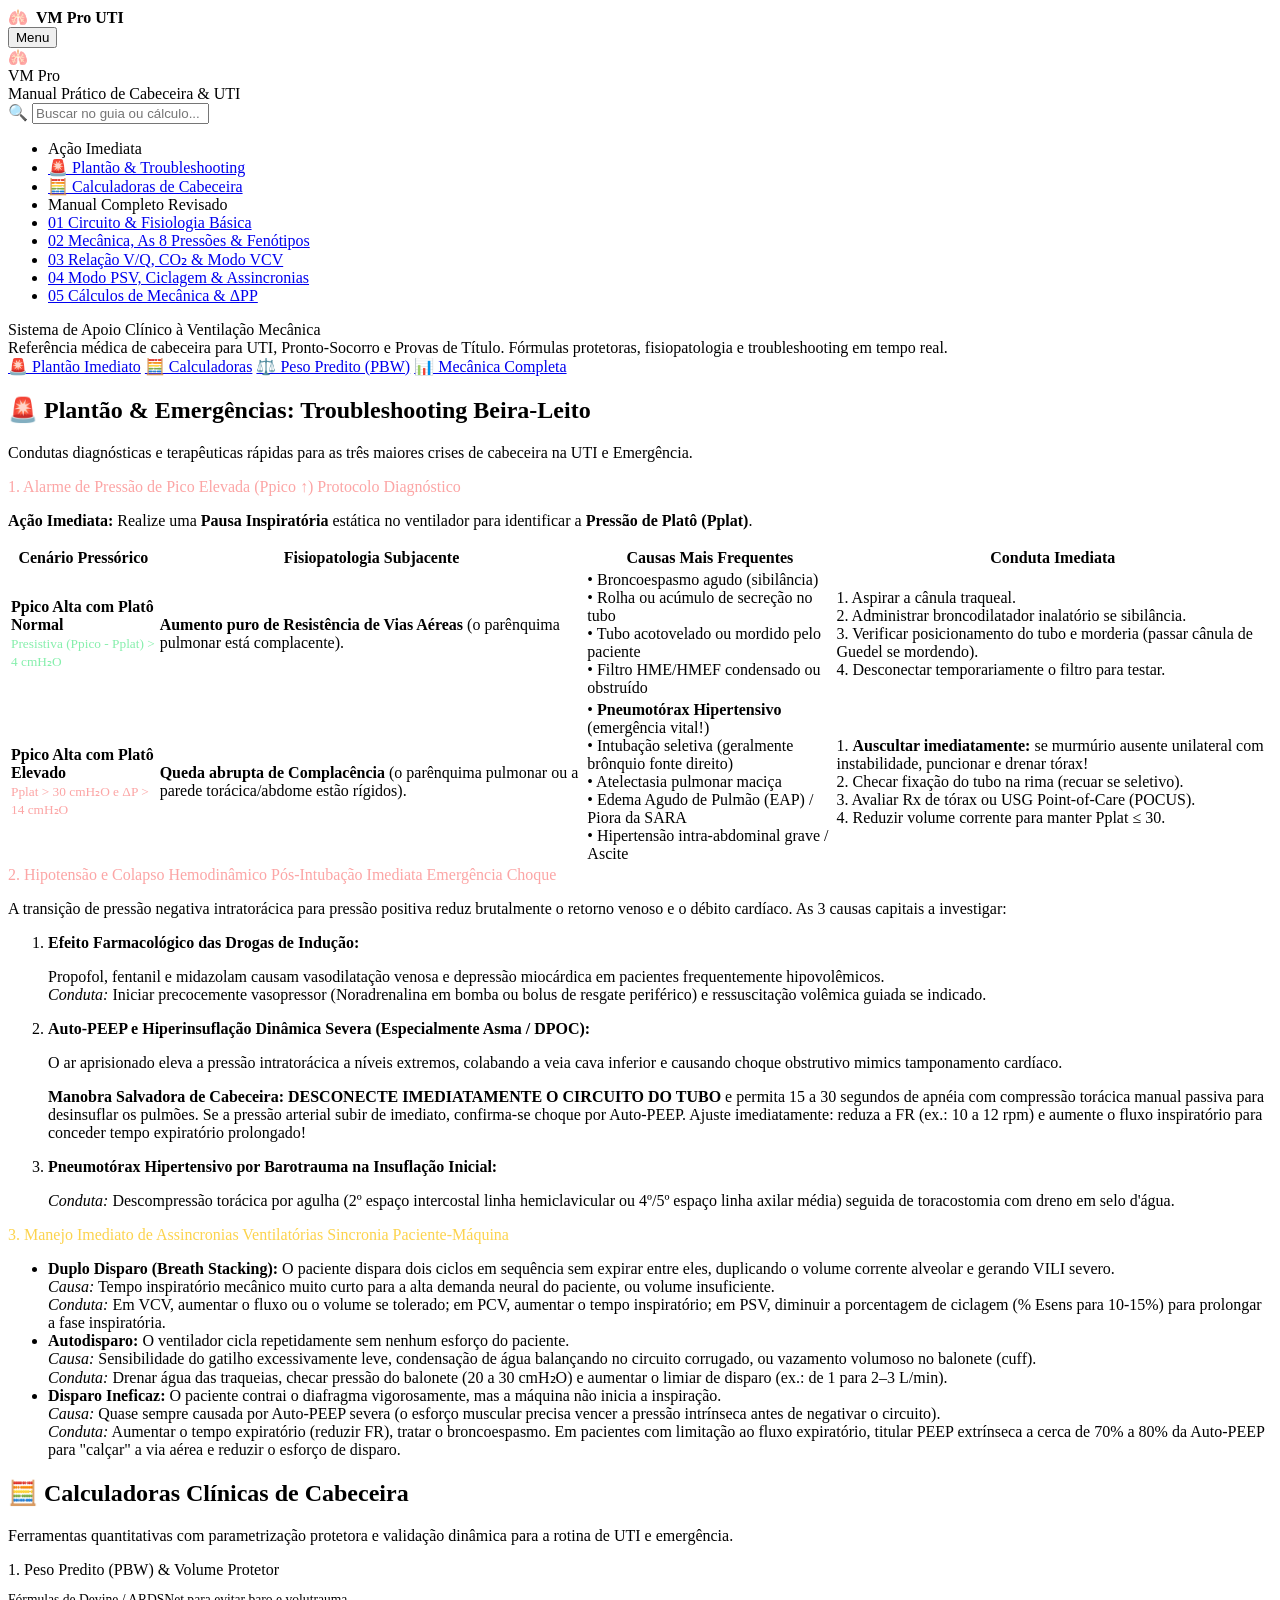
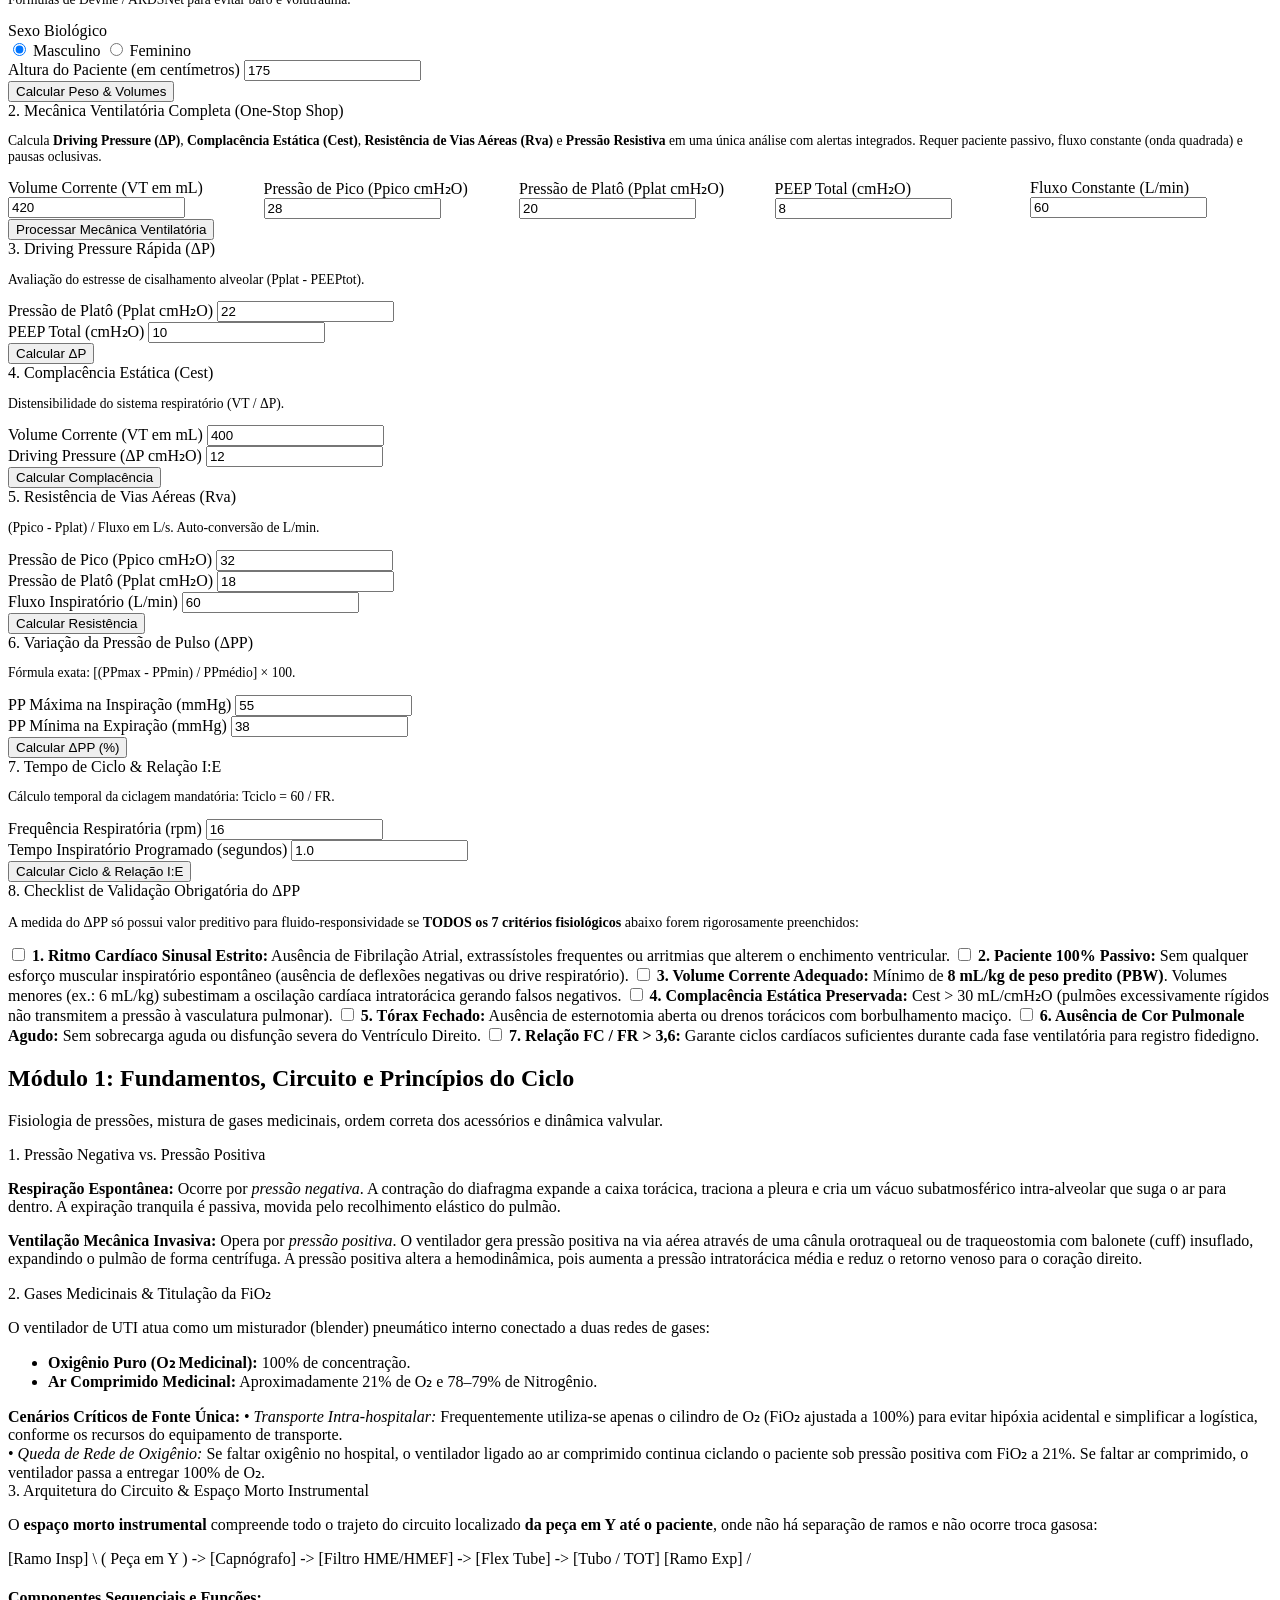
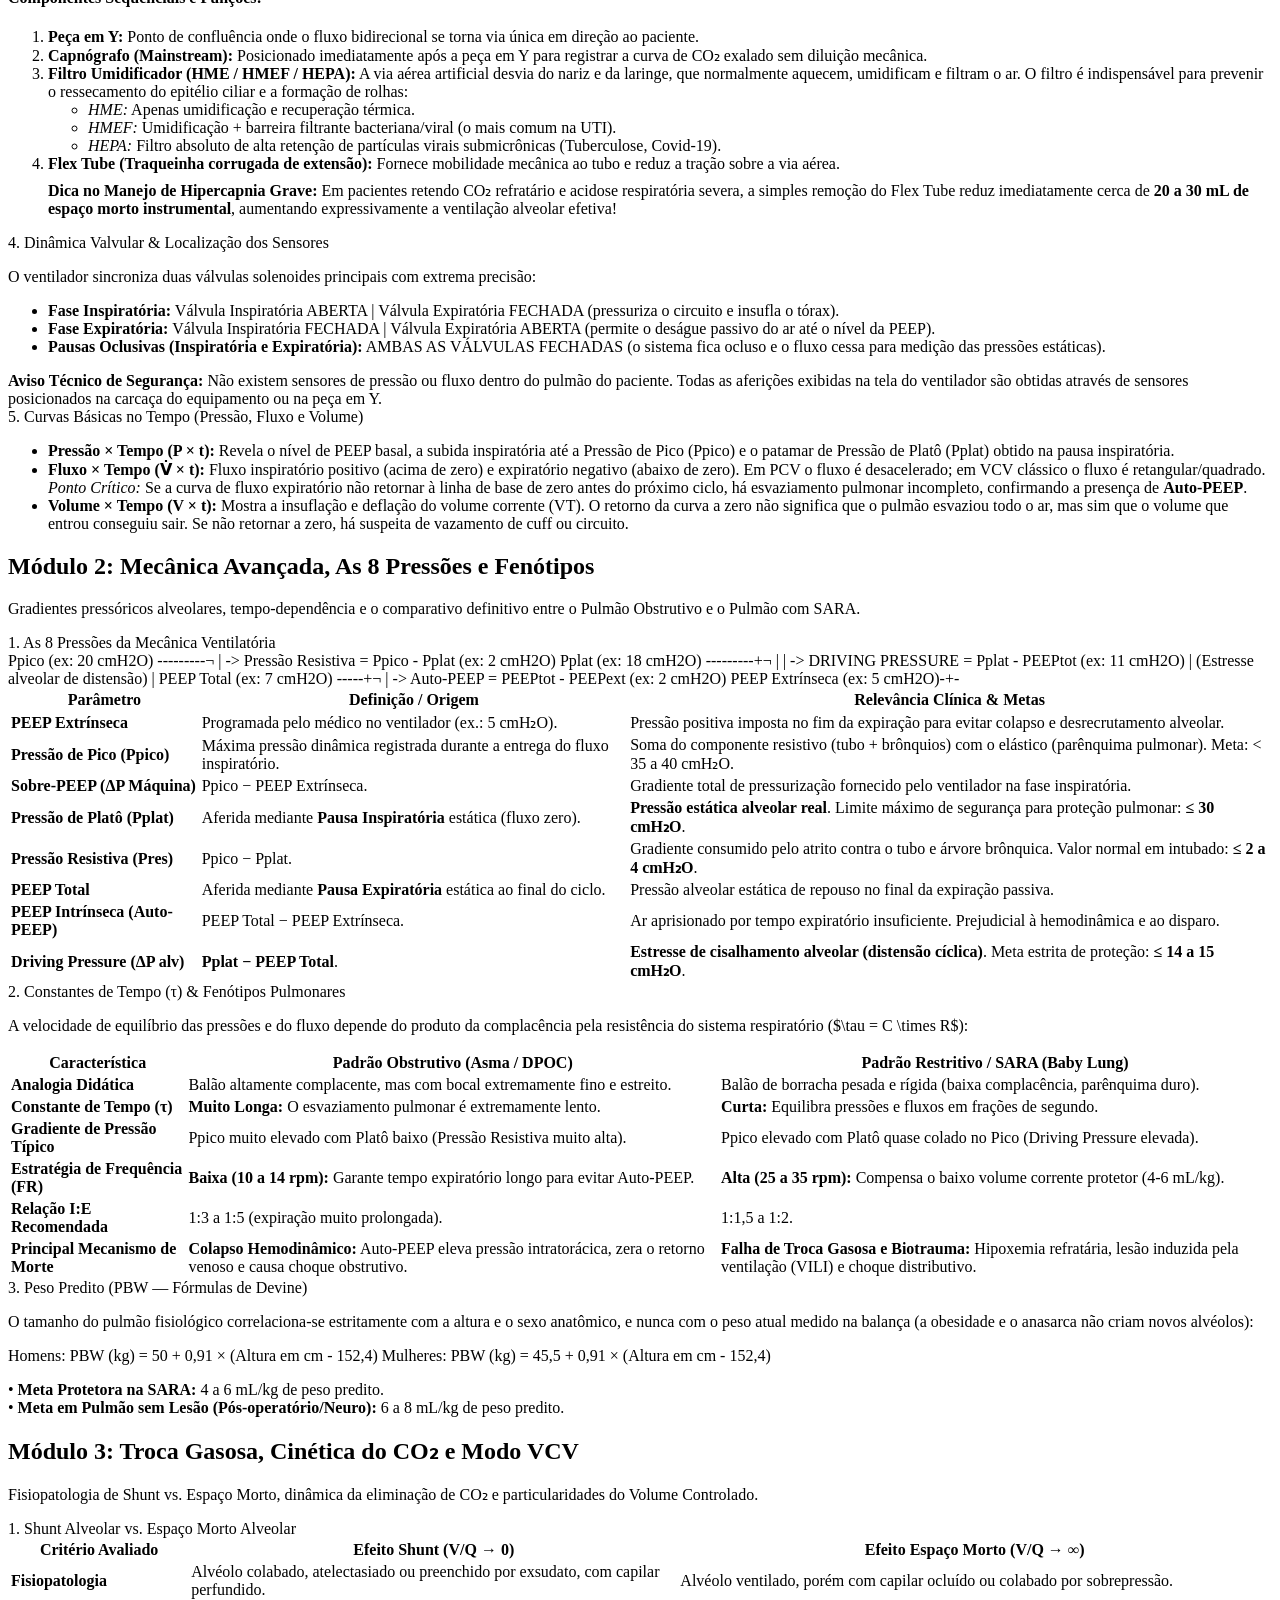
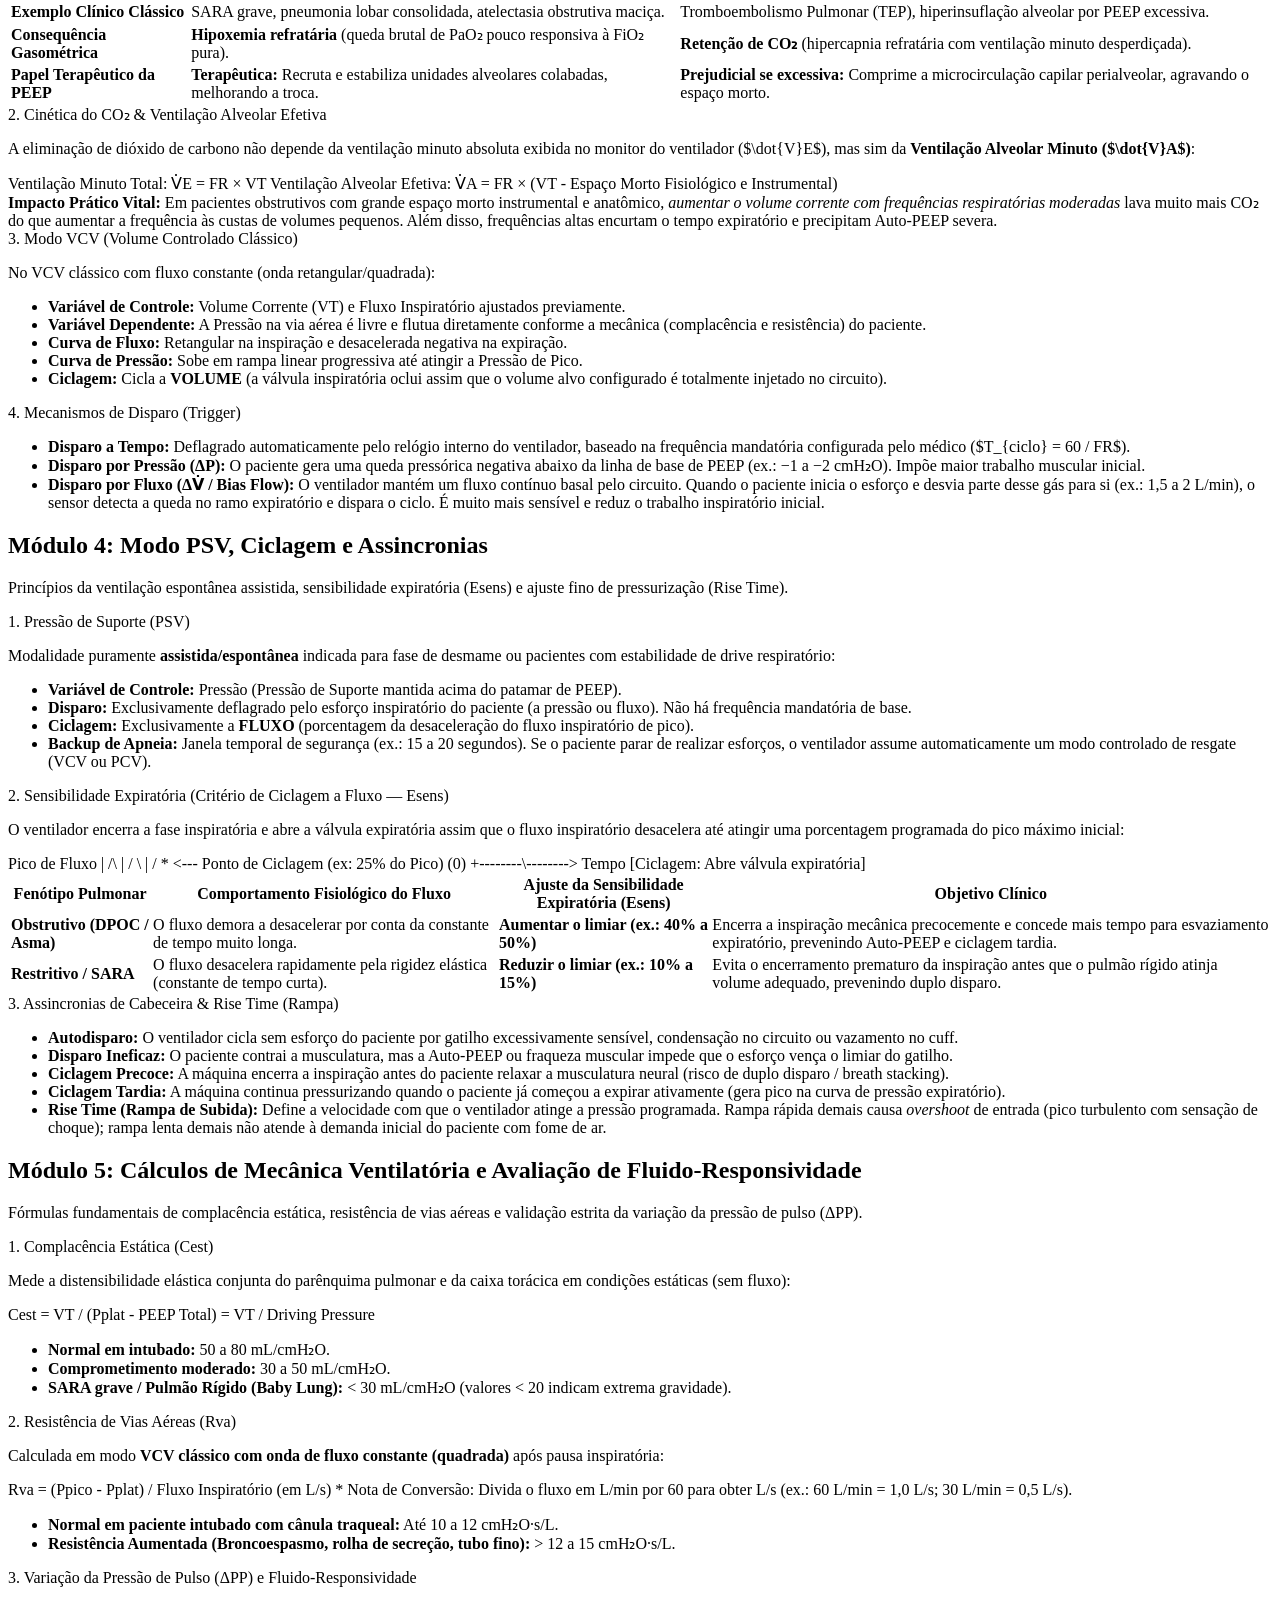
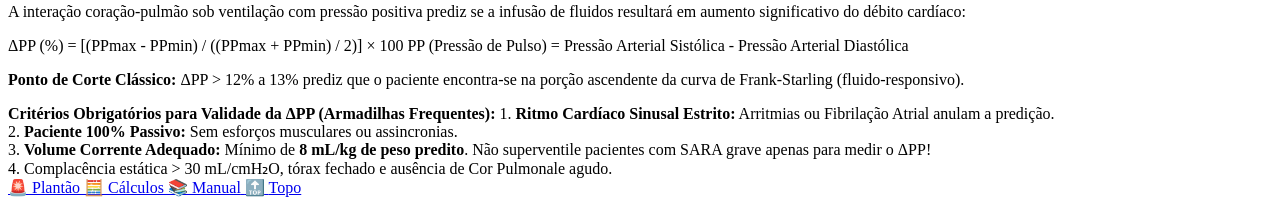
==== index.html @ 40370edd "Add files via upload" ====
<!DOCTYPE html>
<html lang="pt-BR">
<head>
  <meta charset="UTF-8">
  <meta name="viewport" content="width=device-width, initial-scale=1.0">
  <title>VM Pro — Manual Clínico & Decisão em Ventilação Mecânica</title>
  <link rel="preconnect" href="https://fonts.googleapis.com">
  <link rel="preconnect" href="https://fonts.gstatic.com" crossorigin>
  <link href="https://fonts.googleapis.com/css2?family=Inter:wght@400;500;600;700;800&family=JetBrains+Mono:wght@400;500;700&display=swap" rel="stylesheet">
  <link rel="stylesheet" href="css/styles.css">
</head>
<body>

  <!-- Top Mobile Bar -->
  <header class="mobile-header">
    <div style="display:flex; align-items:center; gap:0.5rem; font-weight: 700; font-size: 1rem;">
      <span>🫁</span> <span>VM Pro UTI</span>
    </div>
    <button class="btn-mobile-toggle" onclick="toggleSidebar()">Menu</button>
  </header>

  <!-- Navigation Sidebar -->
  <aside id="sidebar">
    <div class="brand-header">
      <div class="brand-icon">🫁</div>
      <div>
        <div class="brand-title">VM Pro</div>
        <div class="brand-sub">Manual Prático de Cabeceira & UTI</div>
      </div>
    </div>
    
    <div class="search-container">
      <div class="search-input-wrapper">
        <span class="search-icon-inside">🔍</span>
        <input type="text" id="filterNav" class="search-input" placeholder="Buscar no guia ou cálculo..." onkeyup="filterContent()">
      </div>
    </div>

    <ul class="nav-list">
      <li class="nav-category">Ação Imediata</li>
      <li class="nav-item">
        <a href="#plantao" class="nav-link">
          <span class="nav-badge danger">🚨</span> Plantão & Troubleshooting
        </a>
      </li>
      <li class="nav-item">
        <a href="#calculadoras" class="nav-link">
          <span class="nav-badge accent">🧮</span> Calculadoras de Cabeceira
        </a>
      </li>

      <li class="nav-category">Manual Completo Revisado</li>
      <li class="nav-item">
        <a href="#mod1" class="nav-link active">
          <span class="nav-badge">01</span> Circuito & Fisiologia Básica
        </a>
      </li>
      <li class="nav-item">
        <a href="#mod2" class="nav-link">
          <span class="nav-badge">02</span> Mecânica, As 8 Pressões & Fenótipos
        </a>
      </li>
      <li class="nav-item">
        <a href="#mod3" class="nav-link">
          <span class="nav-badge">03</span> Relação V/Q, CO₂ & Modo VCV
        </a>
      </li>
      <li class="nav-item">
        <a href="#mod4" class="nav-link">
          <span class="nav-badge">04</span> Modo PSV, Ciclagem & Assincronias
        </a>
      </li>
      <li class="nav-item">
        <a href="#mod5" class="nav-link">
          <span class="nav-badge">05</span> Cálculos de Mecânica & ΔPP
        </a>
      </li>
    </ul>
  </aside>

  <!-- Workspace Content -->
  <main id="main-content">

    <!-- Hero Banner -->
    <div class="hero-banner">
      <div>
        <div class="hero-banner-title">Sistema de Apoio Clínico à Ventilação Mecânica</div>
        <div class="hero-banner-desc">Referência médica de cabeceira para UTI, Pronto-Socorro e Provas de Título. Fórmulas protetoras, fisiopatologia e troubleshooting em tempo real.</div>
      </div>
      <div class="quick-action-pills">
        <a href="#plantao" class="pill-btn emergency">🚨 Plantão Imediato</a>
        <a href="#calculadoras" class="pill-btn">🧮 Calculadoras</a>
        <a href="#calc-pbw" class="pill-btn">⚖️ Peso Predito (PBW)</a>
        <a href="#calc-mech-all" class="pill-btn">📊 Mecânica Completa</a>
      </div>
    </div>

    <!-- ==================== PLANTÃO & TROUBLESHOOTING ==================== -->
    <section id="plantao" class="module-section">
      <h2 class="section-title">🚨 Plantão & Emergências: Troubleshooting Beira-Leito</h2>
      <p class="section-desc">Condutas diagnósticas e terapêuticas rápidas para as três maiores crises de cabeceira na UTI e Emergência.</p>

      <!-- Crise 1: Pressão de Pico Elevada -->
      <div class="card">
        <div class="card-header" style="color: #fca5a5;">
          <span>1. Alarme de Pressão de Pico Elevada (Ppico ↑)</span>
          <span class="nav-badge danger">Protocolo Diagnóstico</span>
        </div>
        <p><strong>Ação Imediata:</strong> Realize uma <strong>Pausa Inspiratória</strong> estática no ventilador para identificar a <strong>Pressão de Platô (Pplat)</strong>.</p>
        
        <div class="table-responsive">
          <table>
            <thead>
              <tr>
                <th>Cenário Pressórico</th>
                <th>Fisiopatologia Subjacente</th>
                <th>Causas Mais Frequentes</th>
                <th>Conduta Imediata</th>
              </tr>
            </thead>
            <tbody>
              <tr>
                <td><strong>Ppico Alta com Platô Normal</strong><br><small style="color:#86efac;">Presistiva (Ppico - Pplat) > 4 cmH₂O</small></td>
                <td><strong>Aumento puro de Resistência de Vias Aéreas</strong> (o parênquima pulmonar está complacente).</td>
                <td>
                  • Broncoespasmo agudo (sibilância)<br>
                  • Rolha ou acúmulo de secreção no tubo<br>
                  • Tubo acotovelado ou mordido pelo paciente<br>
                  • Filtro HME/HMEF condensado ou obstruído
                </td>
                <td>
                  1. Aspirar a cânula traqueal.<br>
                  2. Administrar broncodilatador inalatório se sibilância.<br>
                  3. Verificar posicionamento do tubo e morderia (passar cânula de Guedel se mordendo).<br>
                  4. Desconectar temporariamente o filtro para testar.
                </td>
              </tr>
              <tr>
                <td><strong>Ppico Alta com Platô Elevado</strong><br><small style="color:#fca5a5;">Pplat > 30 cmH₂O e ΔP > 14 cmH₂O</small></td>
                <td><strong>Queda abrupta de Complacência</strong> (o parênquima pulmonar ou a parede torácica/abdome estão rígidos).</td>
                <td>
                  • <strong>Pneumotórax Hipertensivo</strong> (emergência vital!)<br>
                  • Intubação seletiva (geralmente brônquio fonte direito)<br>
                  • Atelectasia pulmonar maciça<br>
                  • Edema Agudo de Pulmão (EAP) / Piora da SARA<br>
                  • Hipertensão intra-abdominal grave / Ascite
                </td>
                <td>
                  1. <strong>Auscultar imediatamente:</strong> se murmúrio ausente unilateral com instabilidade, puncionar e drenar tórax!<br>
                  2. Checar fixação do tubo na rima (recuar se seletivo).<br>
                  3. Avaliar Rx de tórax ou USG Point-of-Care (POCUS).<br>
                  4. Reduzir volume corrente para manter Pplat ≤ 30.
                </td>
              </tr>
            </tbody>
          </table>
        </div>
      </div>

      <!-- Crise 2: Hipotensão Pós-Intubação -->
      <div class="card">
        <div class="card-header" style="color: #fca5a5;">
          <span>2. Hipotensão e Colapso Hemodinâmico Pós-Intubação Imediata</span>
          <span class="nav-badge danger">Emergência Choque</span>
        </div>
        <p>A transição de pressão negativa intratorácica para pressão positiva reduz brutalmente o retorno venoso e o débito cardíaco. As 3 causas capitais a investigar:</p>
        <ol>
          <li>
            <strong>Efeito Farmacológico das Drogas de Indução:</strong>
            <p>Propofol, fentanil e midazolam causam vasodilatação venosa e depressão miocárdica em pacientes frequentemente hipovolêmicos.<br>
            <em>Conduta:</em> Iniciar precocemente vasopressor (Noradrenalina em bomba ou bolus de resgate periférico) e ressuscitação volêmica guiada se indicado.</p>
          </li>
          <li>
            <strong>Auto-PEEP e Hiperinsuflação Dinâmica Severa (Especialmente Asma / DPOC):</strong>
            <p>O ar aprisionado eleva a pressão intratorácica a níveis extremos, colabando a veia cava inferior e causando choque obstrutivo mimics tamponamento cardíaco.<br>
            <div class="callout callout-danger">
              <strong>Manobra Salvadora de Cabeceira:</strong> <strong>DESCONECTE IMEDIATAMENTE O CIRCUITO DO TUBO</strong> e permita 15 a 30 segundos de apnéia com compressão torácica manual passiva para desinsuflar os pulmões. Se a pressão arterial subir de imediato, confirma-se choque por Auto-PEEP. Ajuste imediatamente: reduza a FR (ex.: 10 a 12 rpm) e aumente o fluxo inspiratório para conceder tempo expiratório prolongado!
            </div>
            </p>
          </li>
          <li>
            <strong>Pneumotórax Hipertensivo por Barotrauma na Insuflação Inicial:</strong>
            <p><em>Conduta:</em> Descompressão torácica por agulha (2º espaço intercostal linha hemiclavicular ou 4º/5º espaço linha axilar média) seguida de toracostomia com dreno em selo d'água.</p>
          </li>
        </ol>
      </div>

      <!-- Crise 3: Assincronias Graves -->
      <div class="card">
        <div class="card-header" style="color: #fcd34d;">
          <span>3. Manejo Imediato de Assincronias Ventilatórias</span>
          <span class="nav-badge warning">Sincronia Paciente-Máquina</span>
        </div>
        <ul>
          <li>
            <strong>Duplo Disparo (Breath Stacking):</strong> O paciente dispara dois ciclos em sequência sem expirar entre eles, duplicando o volume corrente alveolar e gerando VILI severo.<br>
            <em>Causa:</em> Tempo inspiratório mecânico muito curto para a alta demanda neural do paciente, ou volume insuficiente.<br>
            <em>Conduta:</em> Em VCV, aumentar o fluxo ou o volume se tolerado; em PCV, aumentar o tempo inspiratório; em PSV, diminuir a porcentagem de ciclagem (% Esens para 10-15%) para prolongar a fase inspiratória.
          </li>
          <li>
            <strong>Autodisparo:</strong> O ventilador cicla repetidamente sem nenhum esforço do paciente.<br>
            <em>Causa:</em> Sensibilidade do gatilho excessivamente leve, condensação de água balançando no circuito corrugado, ou vazamento volumoso no balonete (cuff).<br>
            <em>Conduta:</em> Drenar água das traqueias, checar pressão do balonete (20 a 30 cmH₂O) e aumentar o limiar de disparo (ex.: de 1 para 2–3 L/min).
          </li>
          <li>
            <strong>Disparo Ineficaz:</strong> O paciente contrai o diafragma vigorosamente, mas a máquina não inicia a inspiração.<br>
            <em>Causa:</em> Quase sempre causada por Auto-PEEP severa (o esforço muscular precisa vencer a pressão intrínseca antes de negativar o circuito).<br>
            <em>Conduta:</em> Aumentar o tempo expiratório (reduzir FR), tratar o broncoespasmo. Em pacientes com limitação ao fluxo expiratório, titular PEEP extrínseca a cerca de 70% a 80% da Auto-PEEP para "calçar" a via aérea e reduzir o esforço de disparo.
          </li>
        </ul>
      </div>
    </section>

    <!-- ==================== CALCULADORAS ==================== -->
    <section id="calculadoras" class="module-section">
      <h2 class="section-title">🧮 Calculadoras Clínicas de Cabeceira</h2>
      <p class="section-desc">Ferramentas quantitativas com parametrização protetora e validação dinâmica para a rotina de UTI e emergência.</p>

      <div class="calc-grid">
        <!-- Calc 1: PBW -->
        <div class="calc-item" id="calc-pbw">
          <div>
            <div class="card-header">1. Peso Predito (PBW) & Volume Protetor</div>
            <p style="font-size:0.85rem; color:var(--text-muted);">Fórmulas de Devine / ARDSNet para evitar baro e volutrauma.</p>
            <div class="form-group">
              <label>Sexo Biológico</label>
              <div class="radio-group">
                <label class="radio-label"><input type="radio" name="pbw-sex" value="male" checked> Masculino</label>
                <label class="radio-label"><input type="radio" name="pbw-sex" value="female"> Feminino</label>
              </div>
            </div>
            <div class="form-group">
              <label>Altura do Paciente (em centímetros)</label>
              <input type="number" id="pbw-height" class="form-input" placeholder="Ex: 175" value="175">
            </div>
          </div>
          <div>
            <button class="btn-calc" onclick="calcPBW()">Calcular Peso & Volumes</button>
            <div id="pbw-result" class="result-badge" style="display:none;"></div>
          </div>
        </div>

        <!-- Calc 2: Mecânica All-In-One -->
        <div class="calc-item full-width" id="calc-mech-all">
          <div>
            <div class="card-header">2. Mecânica Ventilatória Completa (One-Stop Shop)</div>
            <p style="font-size:0.85rem; color:var(--text-muted);">
              Calcula <strong>Driving Pressure (ΔP)</strong>, <strong>Complacência Estática (Cest)</strong>, <strong>Resistência de Vias Aéreas (Rva)</strong> e <strong>Pressão Resistiva</strong> em uma única análise com alertas integrados. Requer paciente passivo, fluxo constante (onda quadrada) e pausas oclusivas.
            </p>
            <div style="display:grid; grid-template-columns: repeat(auto-fit, minmax(180px, 1fr)); gap: 0.85rem;">
              <div class="form-group">
                <label>Volume Corrente (VT em mL)</label>
                <input type="number" id="all-vt" class="form-input" placeholder="Ex: 420" value="420">
              </div>
              <div class="form-group">
                <label>Pressão de Pico (Ppico cmH₂O)</label>
                <input type="number" id="all-ppico" class="form-input" placeholder="Ex: 28" value="28">
              </div>
              <div class="form-group">
                <label>Pressão de Platô (Pplat cmH₂O)</label>
                <input type="number" id="all-pplat" class="form-input" placeholder="Ex: 20" value="20">
              </div>
              <div class="form-group">
                <label>PEEP Total (cmH₂O)</label>
                <input type="number" id="all-peep" class="form-input" placeholder="Ex: 8" value="8">
              </div>
              <div class="form-group">
                <label>Fluxo Constante (L/min)</label>
                <input type="number" id="all-flow" class="form-input" placeholder="Ex: 60" value="60">
              </div>
            </div>
          </div>
          <div>
            <button class="btn-calc" onclick="calcMechanicsAll()">Processar Mecânica Ventilatória</button>
            <div id="all-mech-result" class="result-badge" style="display:none;"></div>
          </div>
        </div>

        <!-- Calc 3: Driving Pressure Rápida -->
        <div class="calc-item">
          <div>
            <div class="card-header">3. Driving Pressure Rápida (ΔP)</div>
            <p style="font-size:0.85rem; color:var(--text-muted);">Avaliação do estresse de cisalhamento alveolar (Pplat - PEEPtot).</p>
            <div class="form-group">
              <label>Pressão de Platô (Pplat cmH₂O)</label>
              <input type="number" id="dp-pplat" class="form-input" placeholder="Ex: 22" value="22">
            </div>
            <div class="form-group">
              <label>PEEP Total (cmH₂O)</label>
              <input type="number" id="dp-peeptot" class="form-input" placeholder="Ex: 10" value="10">
            </div>
          </div>
          <div>
            <button class="btn-calc" onclick="calcDrivingPressure()">Calcular ΔP</button>
            <div id="dp-result" class="result-badge" style="display:none;"></div>
          </div>
        </div>

        <!-- Calc 4: Cest Rápida -->
        <div class="calc-item">
          <div>
            <div class="card-header">4. Complacência Estática (Cest)</div>
            <p style="font-size:0.85rem; color:var(--text-muted);">Distensibilidade do sistema respiratório (VT / ΔP).</p>
            <div class="form-group">
              <label>Volume Corrente (VT em mL)</label>
              <input type="number" id="cest-vt" class="form-input" placeholder="Ex: 400" value="400">
            </div>
            <div class="form-group">
              <label>Driving Pressure (ΔP cmH₂O)</label>
              <input type="number" id="cest-dp" class="form-input" placeholder="Ex: 12" value="12">
            </div>
          </div>
          <div>
            <button class="btn-calc" onclick="calcCest()">Calcular Complacência</button>
            <div id="cest-result" class="result-badge" style="display:none;"></div>
          </div>
        </div>

        <!-- Calc 5: Rva Rápida -->
        <div class="calc-item">
          <div>
            <div class="card-header">5. Resistência de Vias Aéreas (Rva)</div>
            <p style="font-size:0.85rem; color:var(--text-muted);">(Ppico - Pplat) / Fluxo em L/s. Auto-conversão de L/min.</p>
            <div class="form-group">
              <label>Pressão de Pico (Ppico cmH₂O)</label>
              <input type="number" id="rva-ppico" class="form-input" placeholder="Ex: 32" value="32">
            </div>
            <div class="form-group">
              <label>Pressão de Platô (Pplat cmH₂O)</label>
              <input type="number" id="rva-pplat" class="form-input" placeholder="Ex: 18" value="18">
            </div>
            <div class="form-group">
              <label>Fluxo Inspiratório (L/min)</label>
              <input type="number" id="rva-flow" class="form-input" placeholder="Ex: 60" value="60">
            </div>
          </div>
          <div>
            <button class="btn-calc" onclick="calcRva()">Calcular Resistência</button>
            <div id="rva-result" class="result-badge" style="display:none;"></div>
          </div>
        </div>

        <!-- Calc 6: Delta PP Numérico -->
        <div class="calc-item">
          <div>
            <div class="card-header">6. Variação da Pressão de Pulso (ΔPP)</div>
            <p style="font-size:0.85rem; color:var(--text-muted);">Fórmula exata: [(PPmax - PPmin) / PPmédio] × 100.</p>
            <div class="form-group">
              <label>PP Máxima na Inspiração (mmHg)</label>
              <input type="number" id="dpp-max" class="form-input" placeholder="Ex: 55" value="55">
            </div>
            <div class="form-group">
              <label>PP Mínima na Expiração (mmHg)</label>
              <input type="number" id="dpp-min" class="form-input" placeholder="Ex: 38" value="38">
            </div>
          </div>
          <div>
            <button class="btn-calc" onclick="calcDPP()">Calcular ΔPP (%)</button>
            <div id="dpp-result" class="result-badge" style="display:none;"></div>
          </div>
        </div>

        <!-- Calc 7: Tempo de Ciclo & Relação I:E -->
        <div class="calc-item">
          <div>
            <div class="card-header">7. Tempo de Ciclo & Relação I:E</div>
            <p style="font-size:0.85rem; color:var(--text-muted);">Cálculo temporal da ciclagem mandatória: Tciclo = 60 / FR.</p>
            <div class="form-group">
              <label>Frequência Respiratória (rpm)</label>
              <input type="number" id="cycle-fr" class="form-input" placeholder="Ex: 16" value="16">
            </div>
            <div class="form-group">
              <label>Tempo Inspiratório Programado (segundos)</label>
              <input type="number" step="0.1" id="cycle-tinsp" class="form-input" placeholder="Ex: 1.0" value="1.0">
            </div>
          </div>
          <div>
            <button class="btn-calc" onclick="calcCycleTime()">Calcular Ciclo & Relação I:E</button>
            <div id="cycle-result" class="result-badge" style="display:none;"></div>
          </div>
        </div>

        <!-- Checklist Delta PP -->
        <div class="calc-item full-width">
          <div>
            <div class="card-header">8. Checklist de Validação Obrigatória do ΔPP</div>
            <p style="font-size:0.88rem; color:var(--text-muted);">
              A medida do ΔPP só possui valor preditivo para fluido-responsividade se <strong>TODOS os 7 critérios fisiológicos</strong> abaixo forem rigorosamente preenchidos:
            </p>
            <div class="checklist-form">
              <label class="check-item"><input type="checkbox" class="deltapp-check"> <strong>1. Ritmo Cardíaco Sinusal Estrito:</strong> Ausência de Fibrilação Atrial, extrassístoles frequentes ou arritmias que alterem o enchimento ventricular.</label>
              <label class="check-item"><input type="checkbox" class="deltapp-check"> <strong>2. Paciente 100% Passivo:</strong> Sem qualquer esforço muscular inspiratório espontâneo (ausência de deflexões negativas ou drive respiratório).</label>
              <label class="check-item"><input type="checkbox" class="deltapp-check"> <strong>3. Volume Corrente Adequado:</strong> Mínimo de <strong>8 mL/kg de peso predito (PBW)</strong>. Volumes menores (ex.: 6 mL/kg) subestimam a oscilação cardíaca intratorácica gerando falsos negativos.</label>
              <label class="check-item"><input type="checkbox" class="deltapp-check"> <strong>4. Complacência Estática Preservada:</strong> Cest > 30 mL/cmH₂O (pulmões excessivamente rígidos não transmitem a pressão à vasculatura pulmonar).</label>
              <label class="check-item"><input type="checkbox" class="deltapp-check"> <strong>5. Tórax Fechado:</strong> Ausência de esternotomia aberta ou drenos torácicos com borbulhamento maciço.</label>
              <label class="check-item"><input type="checkbox" class="deltapp-check"> <strong>6. Ausência de Cor Pulmonale Agudo:</strong> Sem sobrecarga aguda ou disfunção severa do Ventrículo Direito.</label>
              <label class="check-item"><input type="checkbox" class="deltapp-check"> <strong>7. Relação FC / FR > 3,6:</strong> Garante ciclos cardíacos suficientes durante cada fase ventilatória para registro fidedigno.</label>
            </div>
          </div>
          <div id="deltapp-validation-banner" class="validation-banner invalid hidden" style="margin-top: 1rem;"></div>
        </div>

      </div>
    </section>

    <!-- ==================== MÓDULO 1 ==================== -->
    <section id="mod1" class="module-section">
      <h2 class="section-title">Módulo 1: Fundamentos, Circuito e Princípios do Ciclo</h2>
      <p class="section-desc">Fisiologia de pressões, mistura de gases medicinais, ordem correta dos acessórios e dinâmica valvular.</p>

      <div class="card">
        <div class="card-header">1. Pressão Negativa vs. Pressão Positiva</div>
        <p><strong>Respiração Espontânea:</strong> Ocorre por <em>pressão negativa</em>. A contração do diafragma expande a caixa torácica, traciona a pleura e cria um vácuo subatmosférico intra-alveolar que suga o ar para dentro. A expiração tranquila é passiva, movida pelo recolhimento elástico do pulmão.</p>
        <p><strong>Ventilação Mecânica Invasiva:</strong> Opera por <em>pressão positiva</em>. O ventilador gera pressão positiva na via aérea através de uma cânula orotraqueal ou de traqueostomia com balonete (cuff) insuflado, expandindo o pulmão de forma centrífuga. A pressão positiva altera a hemodinâmica, pois aumenta a pressão intratorácica média e reduz o retorno venoso para o coração direito.</p>
      </div>

      <div class="card">
        <div class="card-header">2. Gases Medicinais & Titulação da FiO₂</div>
        <p>O ventilador de UTI atua como um misturador (blender) pneumático interno conectado a duas redes de gases:</p>
        <ul>
          <li><strong>Oxigênio Puro (O₂ Medicinal):</strong> 100% de concentração.</li>
          <li><strong>Ar Comprimido Medicinal:</strong> Aproximadamente 21% de O₂ e 78–79% de Nitrogênio.</li>
        </ul>
        <div class="callout callout-warning">
          <strong>Cenários Críticos de Fonte Única:</strong>
          • <em>Transporte Intra-hospitalar:</em> Frequentemente utiliza-se apenas o cilindro de O₂ (FiO₂ ajustada a 100%) para evitar hipóxia acidental e simplificar a logística, conforme os recursos do equipamento de transporte.<br>
          • <em>Queda de Rede de Oxigênio:</em> Se faltar oxigênio no hospital, o ventilador ligado ao ar comprimido continua ciclando o paciente sob pressão positiva com FiO₂ a 21%. Se faltar ar comprimido, o ventilador passa a entregar 100% de O₂.
        </div>
      </div>

      <div class="card">
        <div class="card-header">3. Arquitetura do Circuito & Espaço Morto Instrumental</div>
        <p>O <strong>espaço morto instrumental</strong> compreende todo o trajeto do circuito localizado <strong>da peça em Y até o paciente</strong>, onde não há separação de ramos e não ocorre troca gasosa:</p>
        
        <div class="diagram-box">[Ramo Insp] \
             ( Peça em Y ) -> [Capnógrafo] -> [Filtro HME/HMEF] -> [Flex Tube] -> [Tubo / TOT]
[Ramo Exp]  /</div>

        <h4>Componentes Sequenciais e Funções:</h4>
        <ol>
          <li><strong>Peça em Y:</strong> Ponto de confluência onde o fluxo bidirecional se torna via única em direção ao paciente.</li>
          <li><strong>Capnógrafo (Mainstream):</strong> Posicionado imediatamente após a peça em Y para registrar a curva de CO₂ exalado sem diluição mecânica.</li>
          <li><strong>Filtro Umidificador (HME / HMEF / HEPA):</strong> A via aérea artificial desvia do nariz e da laringe, que normalmente aquecem, umidificam e filtram o ar. O filtro é indispensável para prevenir o ressecamento do epitélio ciliar e a formação de rolhas:
            <ul>
              <li><em>HME:</em> Apenas umidificação e recuperação térmica.</li>
              <li><em>HMEF:</em> Umidificação + barreira filtrante bacteriana/viral (o mais comum na UTI).</li>
              <li><em>HEPA:</em> Filtro absoluto de alta retenção de partículas virais submicrônicas (Tuberculose, Covid-19).</li>
            </ul>
          </li>
          <li><strong>Flex Tube (Traqueinha corrugada de extensão):</strong> Fornece mobilidade mecânica ao tubo e reduz a tração sobre a via aérea.
            <div class="callout callout-danger" style="margin-top: 0.5rem;">
              <strong>Dica no Manejo de Hipercapnia Grave:</strong> Em pacientes retendo CO₂ refratário e acidose respiratória severa, a simples remoção do Flex Tube reduz imediatamente cerca de <strong>20 a 30 mL de espaço morto instrumental</strong>, aumentando expressivamente a ventilação alveolar efetiva!
            </div>
          </li>
        </ol>
      </div>

      <div class="card">
        <div class="card-header">4. Dinâmica Valvular & Localização dos Sensores</div>
        <p>O ventilador sincroniza duas válvulas solenoides principais com extrema precisão:</p>
        <ul>
          <li><strong>Fase Inspiratória:</strong> Válvula Inspiratória ABERTA | Válvula Expiratória FECHADA (pressuriza o circuito e insufla o tórax).</li>
          <li><strong>Fase Expiratória:</strong> Válvula Inspiratória FECHADA | Válvula Expiratória ABERTA (permite o deságue passivo do ar até o nível da PEEP).</li>
          <li><strong>Pausas Oclusivas (Inspiratória e Expiratória):</strong> AMBAS AS VÁLVULAS FECHADAS (o sistema fica ocluso e o fluxo cessa para medição das pressões estáticas).</li>
        </ul>
        <div class="callout callout-success">
          <strong>Aviso Técnico de Segurança:</strong> Não existem sensores de pressão ou fluxo dentro do pulmão do paciente. Todas as aferições exibidas na tela do ventilador são obtidas através de sensores posicionados na carcaça do equipamento ou na peça em Y.
        </div>
      </div>

      <div class="card">
        <div class="card-header">5. Curvas Básicas no Tempo (Pressão, Fluxo e Volume)</div>
        <ul>
          <li><strong>Pressão × Tempo (P × t):</strong> Revela o nível de PEEP basal, a subida inspiratória até a Pressão de Pico (Ppico) e o patamar de Pressão de Platô (Pplat) obtido na pausa inspiratória.</li>
          <li><strong>Fluxo × Tempo (V̇ × t):</strong> Fluxo inspiratório positivo (acima de zero) e expiratório negativo (abaixo de zero). Em PCV o fluxo é desacelerado; em VCV clássico o fluxo é retangular/quadrado. <em>Ponto Crítico:</em> Se a curva de fluxo expiratório não retornar à linha de base de zero antes do próximo ciclo, há esvaziamento pulmonar incompleto, confirmando a presença de <strong>Auto-PEEP</strong>.</li>
          <li><strong>Volume × Tempo (V × t):</strong> Mostra a insuflação e deflação do volume corrente (VT). O retorno da curva a zero não significa que o pulmão esvaziou todo o ar, mas sim que o volume que entrou conseguiu sair. Se não retornar a zero, há suspeita de vazamento de cuff ou circuito.</li>
        </ul>
      </div>
    </section>

    <!-- ==================== MÓDULO 2 ==================== -->
    <section id="mod2" class="module-section">
      <h2 class="section-title">Módulo 2: Mecânica Avançada, As 8 Pressões e Fenótipos</h2>
      <p class="section-desc">Gradientes pressóricos alveolares, tempo-dependência e o comparativo definitivo entre o Pulmão Obstrutivo e o Pulmão com SARA.</p>

      <div class="card">
        <div class="card-header">1. As 8 Pressões da Mecânica Ventilatória</div>
        
        <div class="diagram-box">Ppico (ex: 20 cmH2O)  ---------¬
                                | -> Pressão Resistiva = Ppico - Pplat (ex: 2 cmH2O)
Pplat (ex: 18 cmH2O) ---------+¬
                                |
                                | -> DRIVING PRESSURE = Pplat - PEEPtot (ex: 11 cmH2O)
                                |    (Estresse alveolar de distensão)
                                |
PEEP Total (ex: 7 cmH2O) -----+¬
                                | -> Auto-PEEP = PEEPtot - PEEPext (ex: 2 cmH2O)
PEEP Extrínseca (ex: 5 cmH2O)-+-</div>

        <div class="table-responsive">
          <table>
            <thead>
              <tr>
                <th>Parâmetro</th>
                <th>Definição / Origem</th>
                <th>Relevância Clínica & Metas</th>
              </tr>
            </thead>
            <tbody>
              <tr>
                <td><strong>PEEP Extrínseca</strong></td>
                <td>Programada pelo médico no ventilador (ex.: 5 cmH₂O).</td>
                <td>Pressão positiva imposta no fim da expiração para evitar colapso e desrecrutamento alveolar.</td>
              </tr>
              <tr>
                <td><strong>Pressão de Pico (Ppico)</strong></td>
                <td>Máxima pressão dinâmica registrada durante a entrega do fluxo inspiratório.</td>
                <td>Soma do componente resistivo (tubo + brônquios) com o elástico (parênquima pulmonar). Meta: &lt; 35 a 40 cmH₂O.</td>
              </tr>
              <tr>
                <td><strong>Sobre-PEEP (ΔP Máquina)</strong></td>
                <td>Ppico − PEEP Extrínseca.</td>
                <td>Gradiente total de pressurização fornecido pelo ventilador na fase inspiratória.</td>
              </tr>
              <tr>
                <td><strong>Pressão de Platô (Pplat)</strong></td>
                <td>Aferida mediante <strong>Pausa Inspiratória</strong> estática (fluxo zero).</td>
                <td><strong>Pressão estática alveolar real</strong>. Limite máximo de segurança para proteção pulmonar: <strong>≤ 30 cmH₂O</strong>.</td>
              </tr>
              <tr>
                <td><strong>Pressão Resistiva (Pres)</strong></td>
                <td>Ppico − Pplat.</td>
                <td>Gradiente consumido pelo atrito contra o tubo e árvore brônquica. Valor normal em intubado: <strong>≤ 2 a 4 cmH₂O</strong>.</td>
              </tr>
              <tr>
                <td><strong>PEEP Total</strong></td>
                <td>Aferida mediante <strong>Pausa Expiratória</strong> estática ao final do ciclo.</td>
                <td>Pressão alveolar estática de repouso no final da expiração passiva.</td>
              </tr>
              <tr>
                <td><strong>PEEP Intrínseca (Auto-PEEP)</strong></td>
                <td>PEEP Total − PEEP Extrínseca.</td>
                <td>Ar aprisionado por tempo expiratório insuficiente. Prejudicial à hemodinâmica e ao disparo.</td>
              </tr>
              <tr>
                <td><strong>Driving Pressure (ΔP alv)</strong></td>
                <td><strong>Pplat − PEEP Total</strong>.</td>
                <td><strong>Estresse de cisalhamento alveolar (distensão cíclica)</strong>. Meta estrita de proteção: <strong>≤ 14 a 15 cmH₂O</strong>.</td>
              </tr>
            </tbody>
          </table>
        </div>
      </div>

      <div class="card">
        <div class="card-header">2. Constantes de Tempo (τ) & Fenótipos Pulmonares</div>
        <p>A velocidade de equilíbrio das pressões e do fluxo depende do produto da complacência pela resistência do sistema respiratório ($\tau = C \times R$):</p>
        
        <div class="table-responsive">
          <table>
            <thead>
              <tr>
                <th>Característica</th>
                <th>Padrão Obstrutivo (Asma / DPOC)</th>
                <th>Padrão Restritivo / SARA (Baby Lung)</th>
              </tr>
            </thead>
            <tbody>
              <tr>
                <td><strong>Analogia Didática</strong></td>
                <td>Balão altamente complacente, mas com bocal extremamente fino e estreito.</td>
                <td>Balão de borracha pesada e rígida (baixa complacência, parênquima duro).</td>
              </tr>
              <tr>
                <td><strong>Constante de Tempo (τ)</strong></td>
                <td><strong>Muito Longa:</strong> O esvaziamento pulmonar é extremamente lento.</td>
                <td><strong>Curta:</strong> Equilibra pressões e fluxos em frações de segundo.</td>
              </tr>
              <tr>
                <td><strong>Gradiente de Pressão Típico</strong></td>
                <td>Ppico muito elevado com Platô baixo (Pressão Resistiva muito alta).</td>
                <td>Ppico elevado com Platô quase colado no Pico (Driving Pressure elevada).</td>
              </tr>
              <tr>
                <td><strong>Estratégia de Frequência (FR)</strong></td>
                <td><strong>Baixa (10 a 14 rpm):</strong> Garante tempo expiratório longo para evitar Auto-PEEP.</td>
                <td><strong>Alta (25 a 35 rpm):</strong> Compensa o baixo volume corrente protetor (4-6 mL/kg).</td>
              </tr>
              <tr>
                <td><strong>Relação I:E Recomendada</strong></td>
                <td>1:3 a 1:5 (expiração muito prolongada).</td>
                <td>1:1,5 a 1:2.</td>
              </tr>
              <tr>
                <td><strong>Principal Mecanismo de Morte</strong></td>
                <td><strong>Colapso Hemodinâmico:</strong> Auto-PEEP eleva pressão intratorácica, zera o retorno venoso e causa choque obstrutivo.</td>
                <td><strong>Falha de Troca Gasosa e Biotrauma:</strong> Hipoxemia refratária, lesão induzida pela ventilação (VILI) e choque distributivo.</td>
              </tr>
            </tbody>
          </table>
        </div>
      </div>

      <div class="card">
        <div class="card-header">3. Peso Predito (PBW — Fórmulas de Devine)</div>
        <p>O tamanho do pulmão fisiológico correlaciona-se estritamente com a altura e o sexo anatômico, e nunca com o peso atual medido na balança (a obesidade e o anasarca não criam novos alvéolos):</p>
        <div class="formula-box">Homens:  PBW (kg) = 50 + 0,91 × (Altura em cm - 152,4)
Mulheres: PBW (kg) = 45,5 + 0,91 × (Altura em cm - 152,4)</div>
        <p>
          • <strong>Meta Protetora na SARA:</strong> 4 a 6 mL/kg de peso predito.<br>
          • <strong>Meta em Pulmão sem Lesão (Pós-operatório/Neuro):</strong> 6 a 8 mL/kg de peso predito.
        </p>
      </div>
    </section>

    <!-- ==================== MÓDULO 3 ==================== -->
    <section id="mod3" class="module-section">
      <h2 class="section-title">Módulo 3: Troca Gasosa, Cinética do CO₂ e Modo VCV</h2>
      <p class="section-desc">Fisiopatologia de Shunt vs. Espaço Morto, dinâmica da eliminação de CO₂ e particularidades do Volume Controlado.</p>

      <div class="card">
        <div class="card-header">1. Shunt Alveolar vs. Espaço Morto Alveolar</div>
        <div class="table-responsive">
          <table>
            <thead>
              <tr>
                <th>Critério Avaliado</th>
                <th>Efeito Shunt (V/Q → 0)</th>
                <th>Efeito Espaço Morto (V/Q → ∞)</th>
              </tr>
            </thead>
            <tbody>
              <tr>
                <td><strong>Fisiopatologia</strong></td>
                <td>Alvéolo colabado, atelectasiado ou preenchido por exsudato, com capilar perfundido.</td>
                <td>Alvéolo ventilado, porém com capilar ocluído ou colabado por sobrepressão.</td>
              </tr>
              <tr>
                <td><strong>Exemplo Clínico Clássico</strong></td>
                <td>SARA grave, pneumonia lobar consolidada, atelectasia obstrutiva maciça.</td>
                <td>Tromboembolismo Pulmonar (TEP), hiperinsuflação alveolar por PEEP excessiva.</td>
              </tr>
              <tr>
                <td><strong>Consequência Gasométrica</strong></td>
                <td><strong>Hipoxemia refratária</strong> (queda brutal de PaO₂ pouco responsiva à FiO₂ pura).</td>
                <td><strong>Retenção de CO₂</strong> (hipercapnia refratária com ventilação minuto desperdiçada).</td>
              </tr>
              <tr>
                <td><strong>Papel Terapêutico da PEEP</strong></td>
                <td><strong>Terapêutica:</strong> Recruta e estabiliza unidades alveolares colabadas, melhorando a troca.</td>
                <td><strong>Prejudicial se excessiva:</strong> Comprime a microcirculação capilar perialveolar, agravando o espaço morto.</td>
              </tr>
            </tbody>
          </table>
        </div>
      </div>

      <div class="card">
        <div class="card-header">2. Cinética do CO₂ & Ventilação Alveolar Efetiva</div>
        <p>A eliminação de dióxido de carbono não depende da ventilação minuto absoluta exibida no monitor do ventilador ($\dot{V}E$), mas sim da <strong>Ventilação Alveolar Minuto ($\dot{V}A$)</strong>:</p>
        <div class="formula-box">Ventilação Minuto Total:   V̇E = FR × VT
Ventilação Alveolar Efetiva: V̇A = FR × (VT - Espaço Morto Fisiológico e Instrumental)</div>
        
        <div class="callout callout-warning">
          <strong>Impacto Prático Vital:</strong> Em pacientes obstrutivos com grande espaço morto instrumental e anatômico, <em>aumentar o volume corrente com frequências respiratórias moderadas</em> lava muito mais CO₂ do que aumentar a frequência às custas de volumes pequenos. Além disso, frequências altas encurtam o tempo expiratório e precipitam Auto-PEEP severa.
        </div>
      </div>

      <div class="card">
        <div class="card-header">3. Modo VCV (Volume Controlado Clássico)</div>
        <p>No VCV clássico com fluxo constante (onda retangular/quadrada):</p>
        <ul>
          <li><strong>Variável de Controle:</strong> Volume Corrente (VT) e Fluxo Inspiratório ajustados previamente.</li>
          <li><strong>Variável Dependente:</strong> A Pressão na via aérea é livre e flutua diretamente conforme a mecânica (complacência e resistência) do paciente.</li>
          <li><strong>Curva de Fluxo:</strong> Retangular na inspiração e desacelerada negativa na expiração.</li>
          <li><strong>Curva de Pressão:</strong> Sobe em rampa linear progressiva até atingir a Pressão de Pico.</li>
          <li><strong>Ciclagem:</strong> Cicla a <strong>VOLUME</strong> (a válvula inspiratória oclui assim que o volume alvo configurado é totalmente injetado no circuito).</li>
        </ul>
      </div>

      <div class="card">
        <div class="card-header">4. Mecanismos de Disparo (Trigger)</div>
        <ul>
          <li><strong>Disparo a Tempo:</strong> Deflagrado automaticamente pelo relógio interno do ventilador, baseado na frequência mandatória configurada pelo médico ($T_{ciclo} = 60 / FR$).</li>
          <li><strong>Disparo por Pressão (ΔP):</strong> O paciente gera uma queda pressórica negativa abaixo da linha de base de PEEP (ex.: −1 a −2 cmH₂O). Impõe maior trabalho muscular inicial.</li>
          <li><strong>Disparo por Fluxo (ΔV̇ / Bias Flow):</strong> O ventilador mantém um fluxo contínuo basal pelo circuito. Quando o paciente inicia o esforço e desvia parte desse gás para si (ex.: 1,5 a 2 L/min), o sensor detecta a queda no ramo expiratório e dispara o ciclo. É muito mais sensível e reduz o trabalho inspiratório inicial.</li>
        </ul>
      </div>
    </section>

    <!-- ==================== MÓDULO 4 ==================== -->
    <section id="mod4" class="module-section">
      <h2 class="section-title">Módulo 4: Modo PSV, Ciclagem e Assincronias</h2>
      <p class="section-desc">Princípios da ventilação espontânea assistida, sensibilidade expiratória (Esens) e ajuste fino de pressurização (Rise Time).</p>

      <div class="card">
        <div class="card-header">1. Pressão de Suporte (PSV)</div>
        <p>Modalidade puramente <strong>assistida/espontânea</strong> indicada para fase de desmame ou pacientes com estabilidade de drive respiratório:</p>
        <ul>
          <li><strong>Variável de Controle:</strong> Pressão (Pressão de Suporte mantida acima do patamar de PEEP).</li>
          <li><strong>Disparo:</strong> Exclusivamente deflagrado pelo esforço inspiratório do paciente (a pressão ou fluxo). Não há frequência mandatória de base.</li>
          <li><strong>Ciclagem:</strong> Exclusivamente a <strong>FLUXO</strong> (porcentagem da desaceleração do fluxo inspiratório de pico).</li>
          <li><strong>Backup de Apneia:</strong> Janela temporal de segurança (ex.: 15 a 20 segundos). Se o paciente parar de realizar esforços, o ventilador assume automaticamente um modo controlado de resgate (VCV ou PCV).</li>
        </ul>
      </div>

      <div class="card">
        <div class="card-header">2. Sensibilidade Expiratória (Critério de Ciclagem a Fluxo — Esens)</div>
        <p>O ventilador encerra a fase inspiratória e abre a válvula expiratória assim que o fluxo inspiratório desacelera até atingir uma porcentagem programada do pico máximo inicial:</p>
        
        <div class="diagram-box">Pico de Fluxo |    /\
               |   /  \
               |  /    * <--- Ponto de Ciclagem (ex: 25% do Pico)
          (0)  +--------\--------> Tempo
                        [Ciclagem: Abre válvula expiratória]</div>

        <div class="table-responsive">
          <table>
            <thead>
              <tr>
                <th>Fenótipo Pulmonar</th>
                <th>Comportamento Fisiológico do Fluxo</th>
                <th>Ajuste da Sensibilidade Expiratória (Esens)</th>
                <th>Objetivo Clínico</th>
              </tr>
            </thead>
            <tbody>
              <tr>
                <td><strong>Obstrutivo (DPOC / Asma)</strong></td>
                <td>O fluxo demora a desacelerar por conta da constante de tempo muito longa.</td>
                <td><strong>Aumentar o limiar (ex.: 40% a 50%)</strong></td>
                <td>Encerra a inspiração mecânica precocemente e concede mais tempo para esvaziamento expiratório, prevenindo Auto-PEEP e ciclagem tardia.</td>
              </tr>
              <tr>
                <td><strong>Restritivo / SARA</strong></td>
                <td>O fluxo desacelera rapidamente pela rigidez elástica (constante de tempo curta).</td>
                <td><strong>Reduzir o limiar (ex.: 10% a 15%)</strong></td>
                <td>Evita o encerramento prematuro da inspiração antes que o pulmão rígido atinja volume adequado, prevenindo duplo disparo.</td>
              </tr>
            </tbody>
          </table>
        </div>
      </div>

      <div class="card">
        <div class="card-header">3. Assincronias de Cabeceira & Rise Time (Rampa)</div>
        <ul>
          <li><strong>Autodisparo:</strong> O ventilador cicla sem esforço do paciente por gatilho excessivamente sensível, condensação no circuito ou vazamento no cuff.</li>
          <li><strong>Disparo Ineficaz:</strong> O paciente contrai a musculatura, mas a Auto-PEEP ou fraqueza muscular impede que o esforço vença o limiar do gatilho.</li>
          <li><strong>Ciclagem Precoce:</strong> A máquina encerra a inspiração antes do paciente relaxar a musculatura neural (risco de duplo disparo / breath stacking).</li>
          <li><strong>Ciclagem Tardia:</strong> A máquina continua pressurizando quando o paciente já começou a expirar ativamente (gera pico na curva de pressão expiratório).</li>
          <li><strong>Rise Time (Rampa de Subida):</strong> Define a velocidade com que o ventilador atinge a pressão programada. Rampa rápida demais causa <em>overshoot</em> de entrada (pico turbulento com sensação de choque); rampa lenta demais não atende à demanda inicial do paciente com fome de ar.</li>
        </ul>
      </div>
    </section>

    <!-- ==================== MÓDULO 5 ==================== -->
    <section id="mod5" class="module-section">
      <h2 class="section-title">Módulo 5: Cálculos de Mecânica Ventilatória e Avaliação de Fluido-Responsividade</h2>
      <p class="section-desc">Fórmulas fundamentais de complacência estática, resistência de vias aéreas e validação estrita da variação da pressão de pulso (ΔPP).</p>

      <div class="card">
        <div class="card-header">1. Complacência Estática (Cest)</div>
        <p>Mede a distensibilidade elástica conjunta do parênquima pulmonar e da caixa torácica em condições estáticas (sem fluxo):</p>
        <div class="formula-box">Cest = VT / (Pplat - PEEP Total) = VT / Driving Pressure</div>
        <ul>
          <li><strong>Normal em intubado:</strong> 50 a 80 mL/cmH₂O.</li>
          <li><strong>Comprometimento moderado:</strong> 30 a 50 mL/cmH₂O.</li>
          <li><strong>SARA grave / Pulmão Rígido (Baby Lung):</strong> &lt; 30 mL/cmH₂O (valores &lt; 20 indicam extrema gravidade).</li>
        </ul>
      </div>

      <div class="card">
        <div class="card-header">2. Resistência de Vias Aéreas (Rva)</div>
        <p>Calculada em modo <strong>VCV clássico com onda de fluxo constante (quadrada)</strong> após pausa inspiratória:</p>
        <div class="formula-box">Rva = (Ppico - Pplat) / Fluxo Inspiratório (em L/s)
* Nota de Conversão: Divida o fluxo em L/min por 60 para obter L/s (ex.: 60 L/min = 1,0 L/s; 30 L/min = 0,5 L/s).</div>
        <ul>
          <li><strong>Normal em paciente intubado com cânula traqueal:</strong> Até 10 a 12 cmH₂O·s/L.</li>
          <li><strong>Resistência Aumentada (Broncoespasmo, rolha de secreção, tubo fino):</strong> &gt; 12 a 15 cmH₂O·s/L.</li>
        </ul>
      </div>

      <div class="card">
        <div class="card-header">3. Variação da Pressão de Pulso (ΔPP) e Fluido-Responsividade</div>
        <p>A interação coração-pulmão sob ventilação com pressão positiva prediz se a infusão de fluidos resultará em aumento significativo do débito cardíaco:</p>
        <div class="formula-box">ΔPP (%) = [(PPmax - PPmin) / ((PPmax + PPmin) / 2)] × 100
PP (Pressão de Pulso) = Pressão Arterial Sistólica - Pressão Arterial Diastólica</div>
        <p><strong>Ponto de Corte Clássico:</strong> ΔPP &gt; 12% a 13% prediz que o paciente encontra-se na porção ascendente da curva de Frank-Starling (fluido-responsivo).</p>
        
        <div class="callout callout-danger">
          <strong>Critérios Obrigatórios para Validade da ΔPP (Armadilhas Frequentes):</strong>
          1. <strong>Ritmo Cardíaco Sinusal Estrito:</strong> Arritmias ou Fibrilação Atrial anulam a predição.<br>
          2. <strong>Paciente 100% Passivo:</strong> Sem esforços musculares ou assincronias.<br>
          3. <strong>Volume Corrente Adequado:</strong> Mínimo de <strong>8 mL/kg de peso predito</strong>. Não superventile pacientes com SARA grave apenas para medir o ΔPP!<br>
          4. Complacência estática &gt; 30 mL/cmH₂O, tórax fechado e ausência de Cor Pulmonale agudo.
        </div>
      </div>
    </section>

  </main>

  <!-- Bottom Navigation (Mobile) -->
  <nav class="bottom-nav">
    <a href="#plantao" class="bottom-nav-item">
      <span class="icon">🚨</span>
      <span>Plantão</span>
    </a>
    <a href="#calculadoras" class="bottom-nav-item">
      <span class="icon">🧮</span>
      <span>Cálculos</span>
    </a>
    <a href="#mod1" class="bottom-nav-item active">
      <span class="icon">📚</span>
      <span>Manual</span>
    </a>
    <a href="#main-content" class="bottom-nav-item" onclick="window.scrollTo(0,0);">
      <span class="icon">🔝</span>
      <span>Topo</span>
    </a>
  </nav>

  <!-- Scripts -->
  <script src="js/app.js"></script>
</body>
</html>
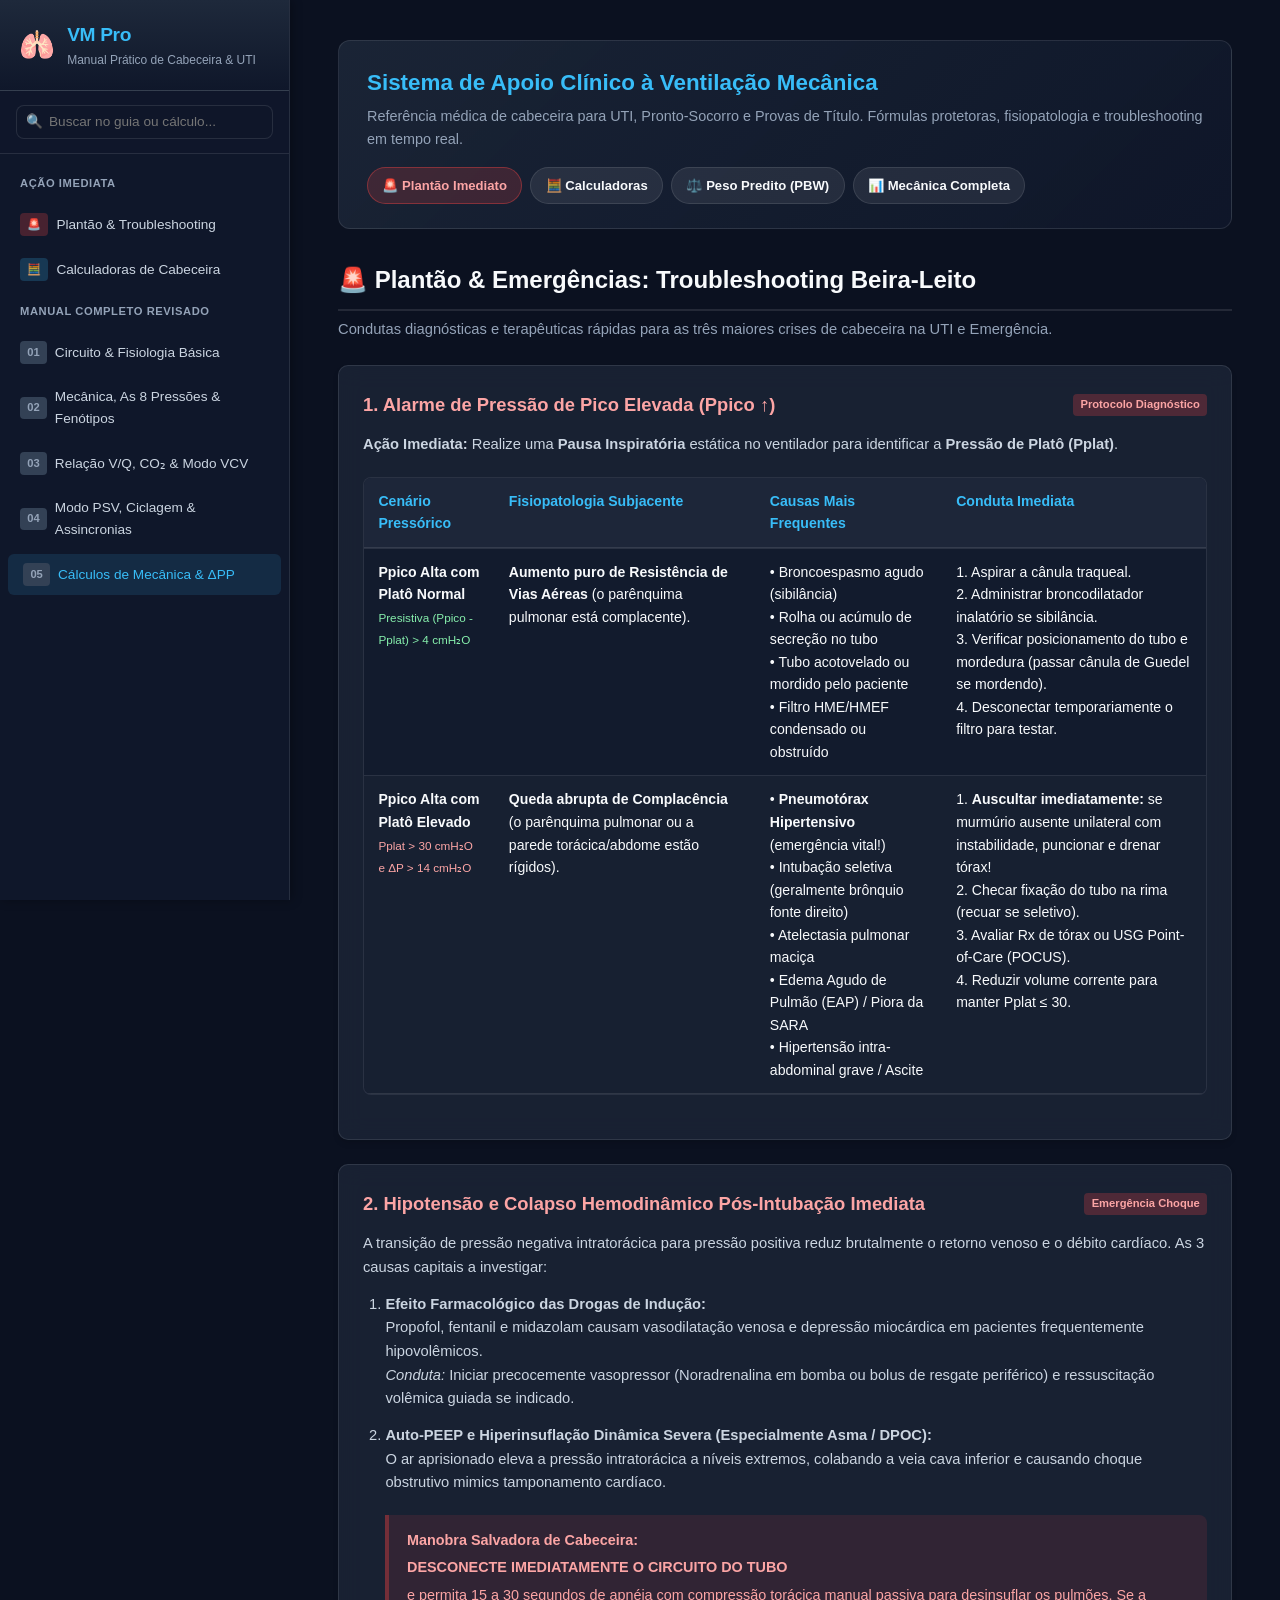
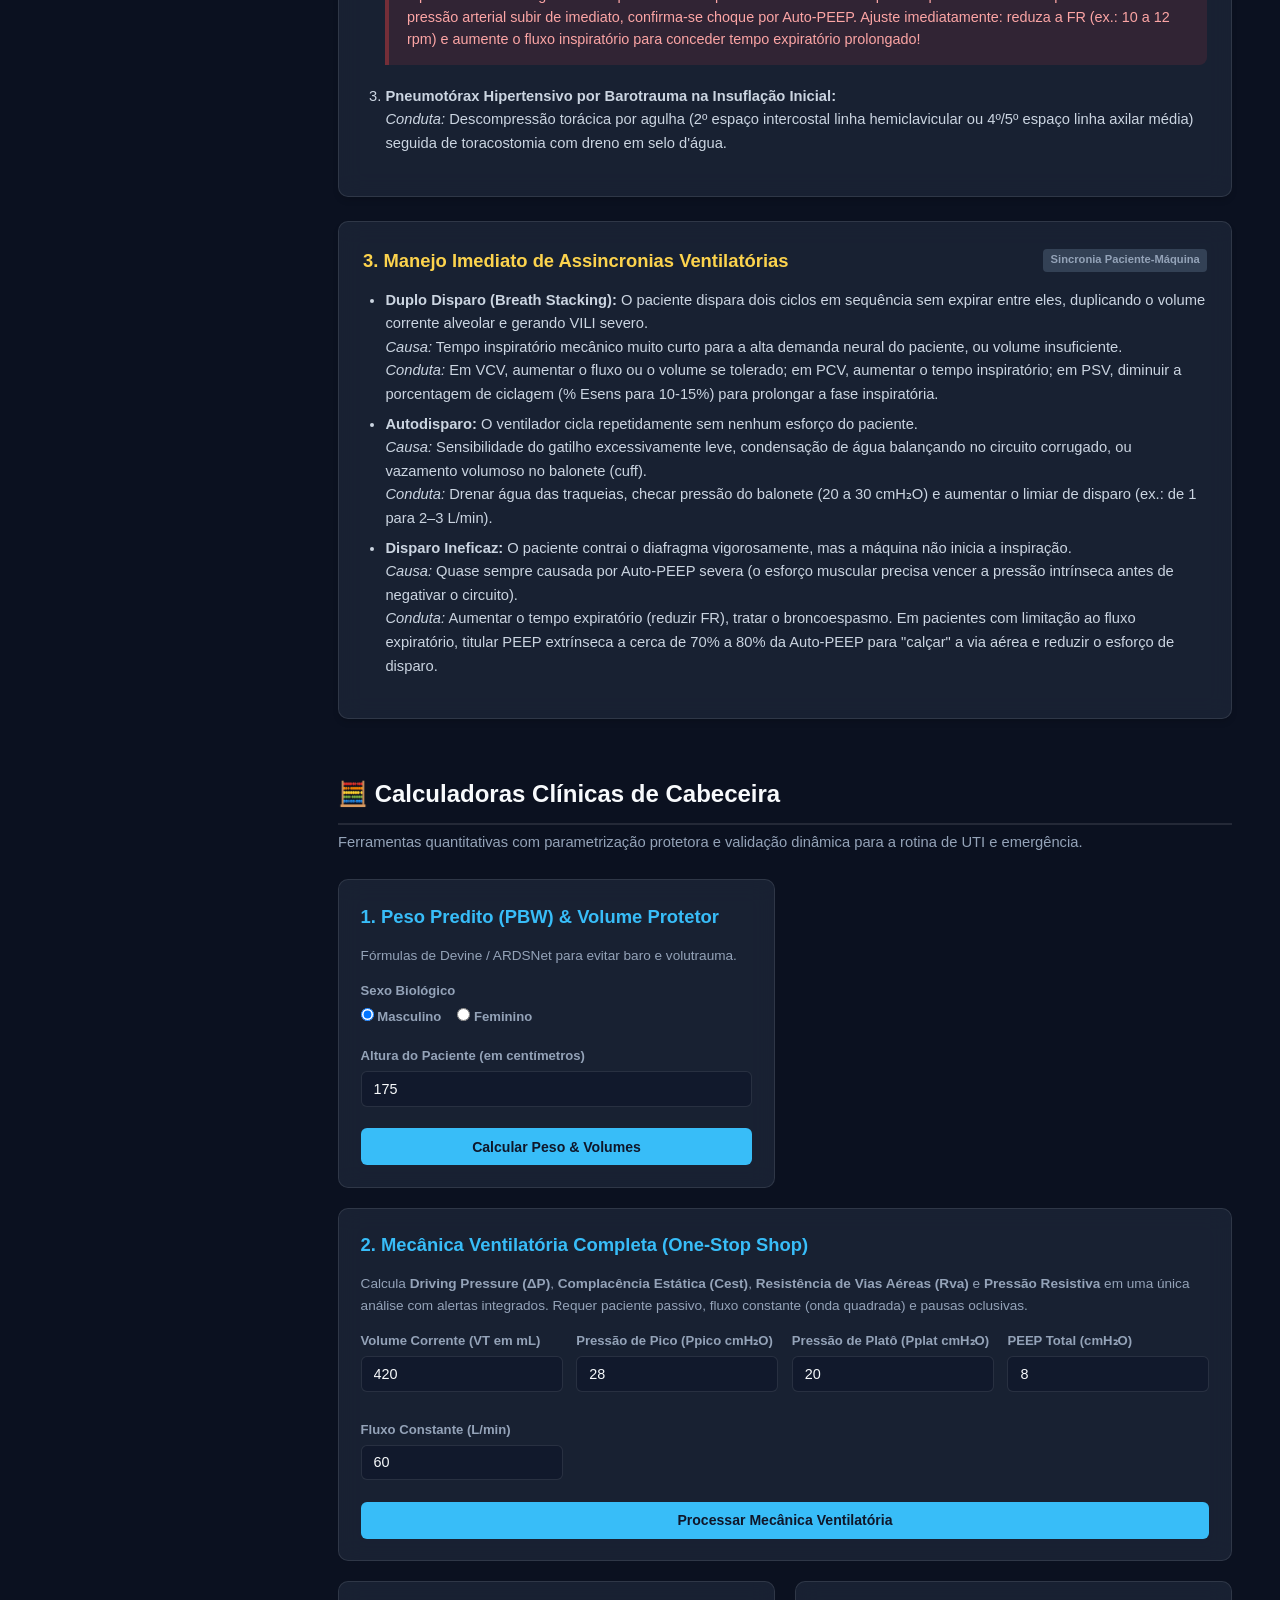
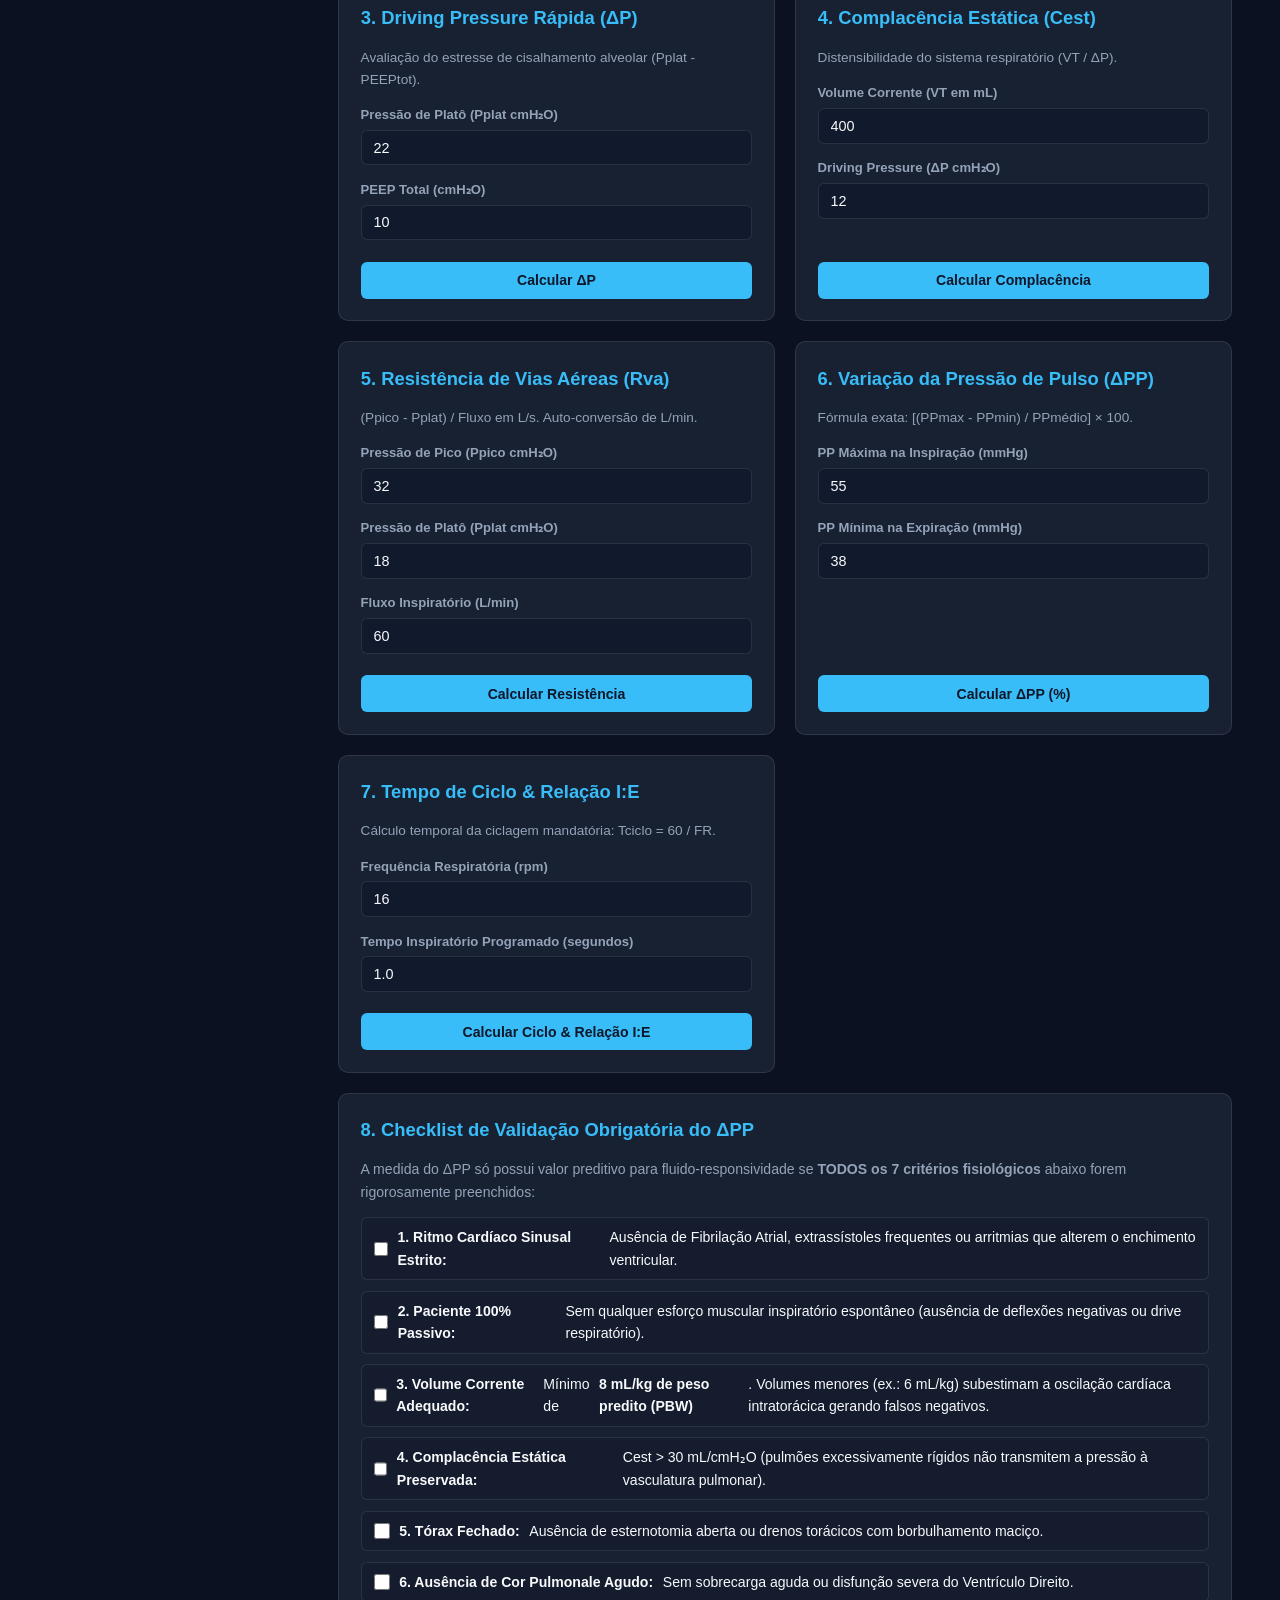
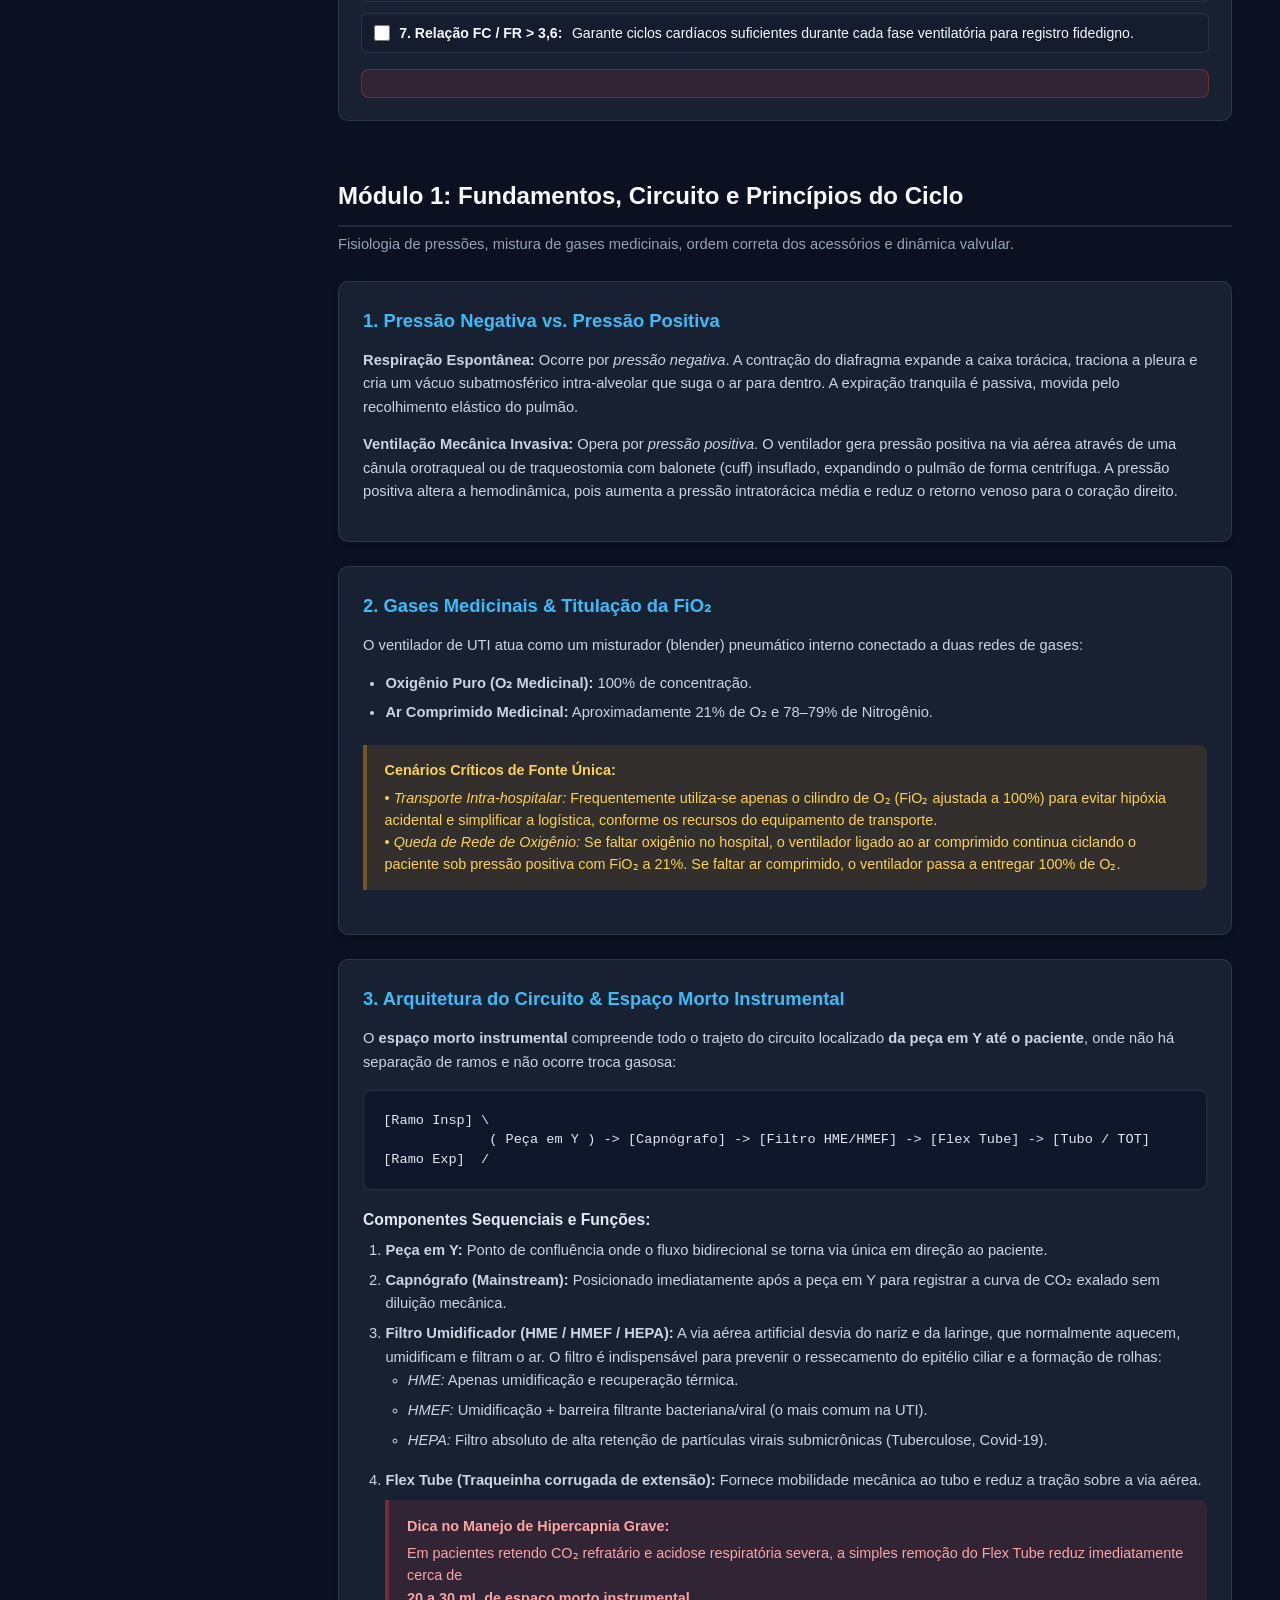
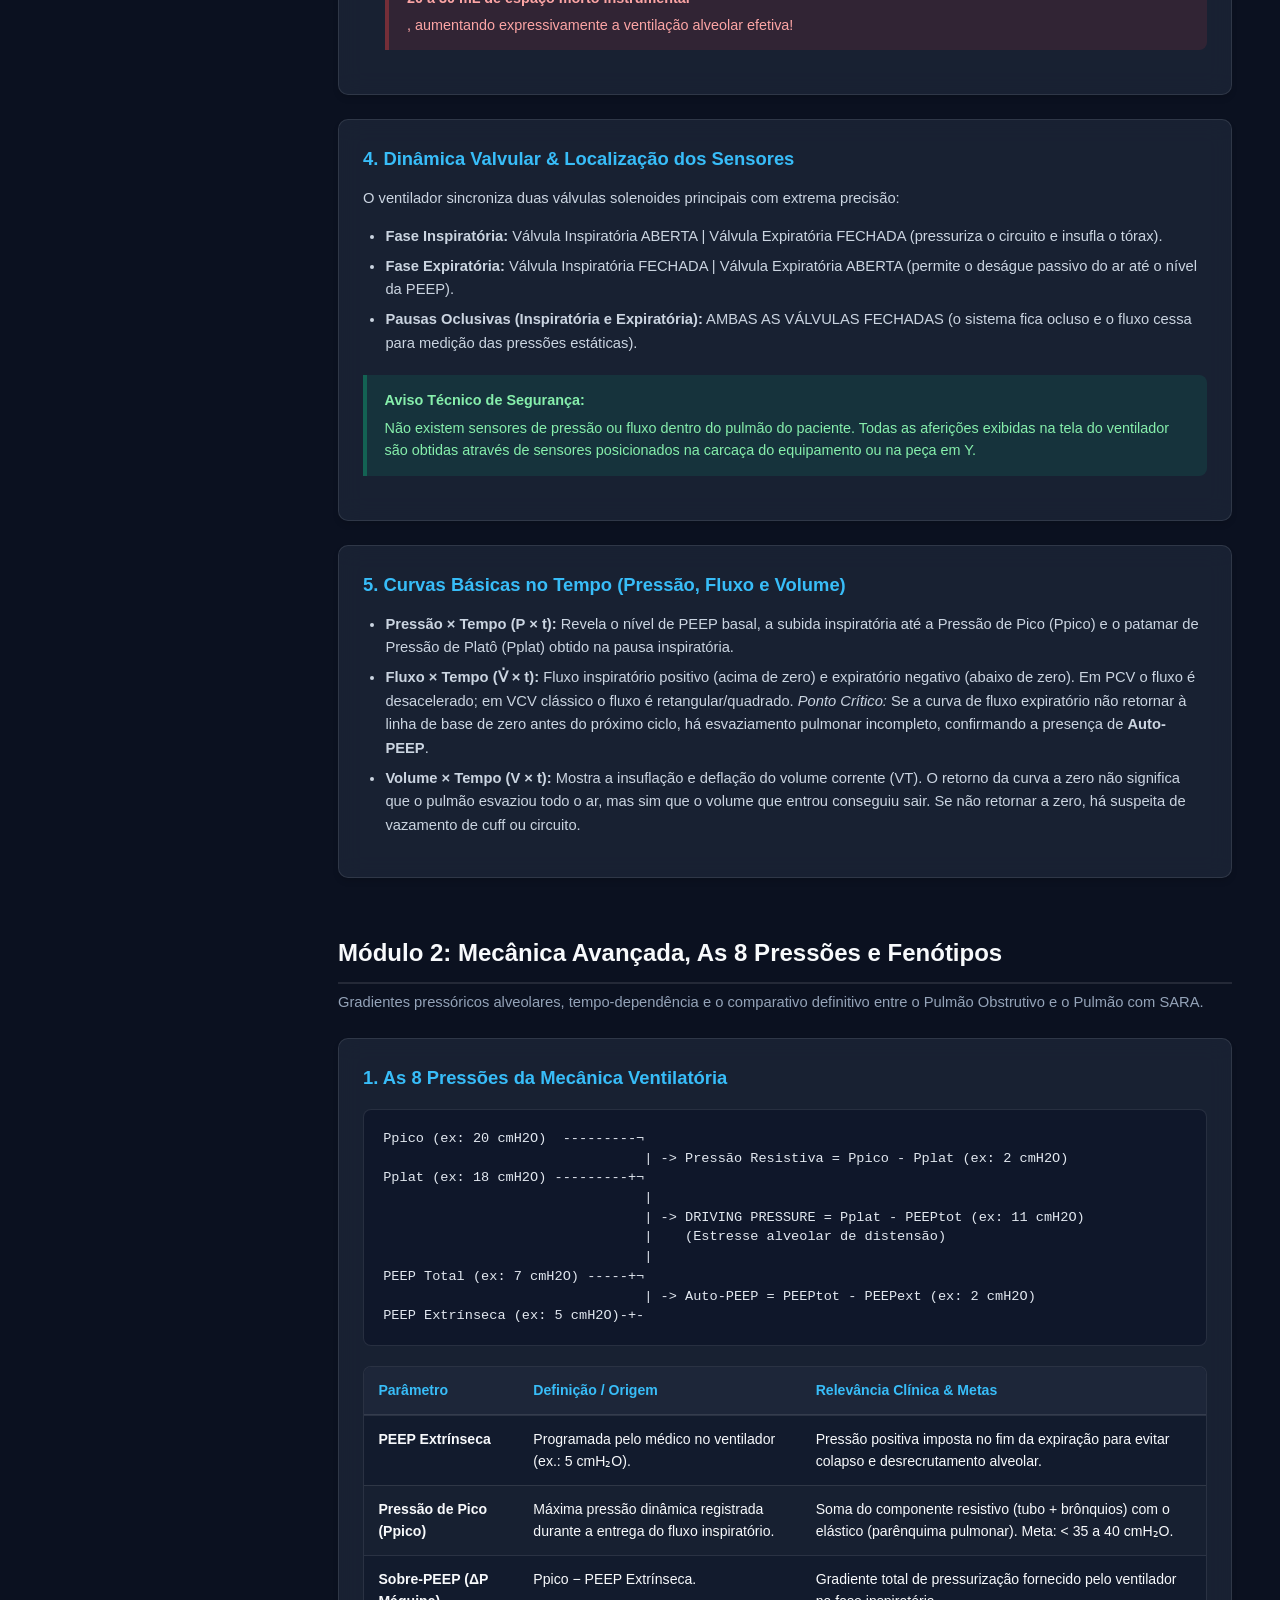
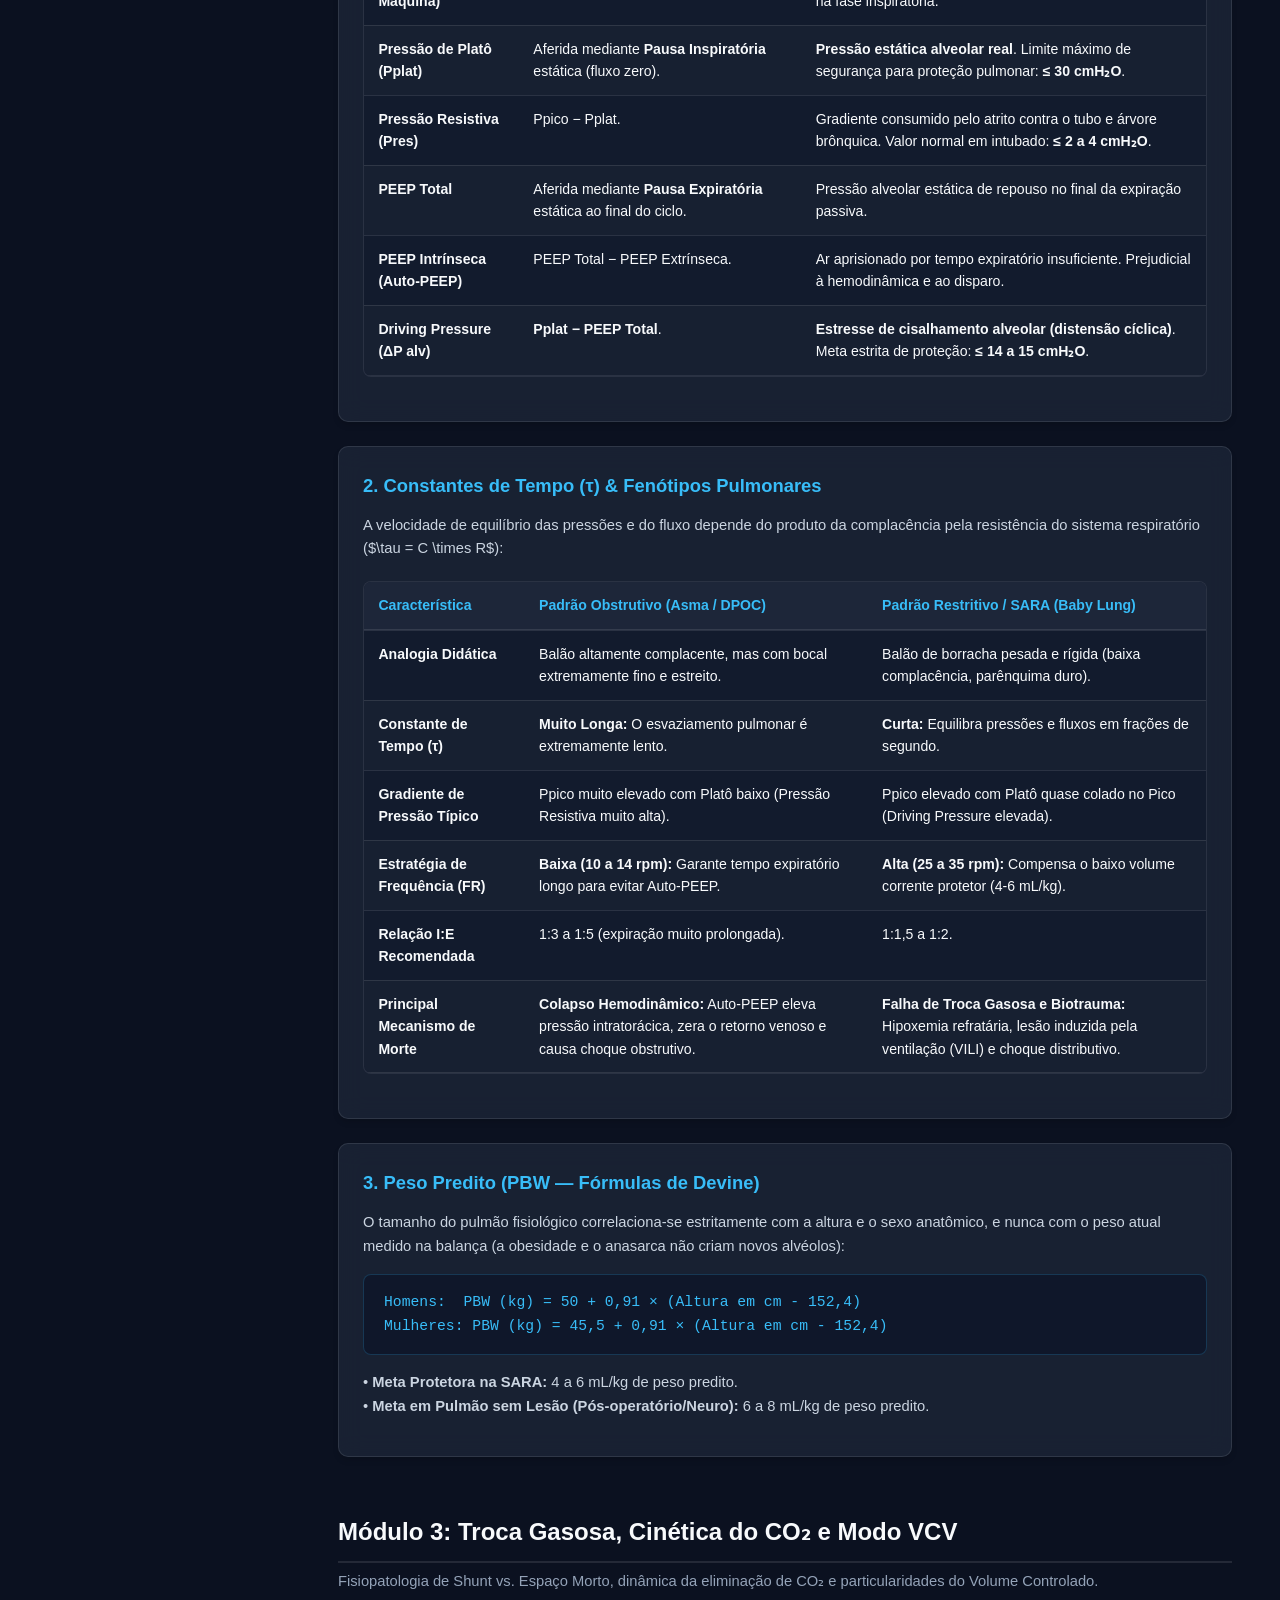
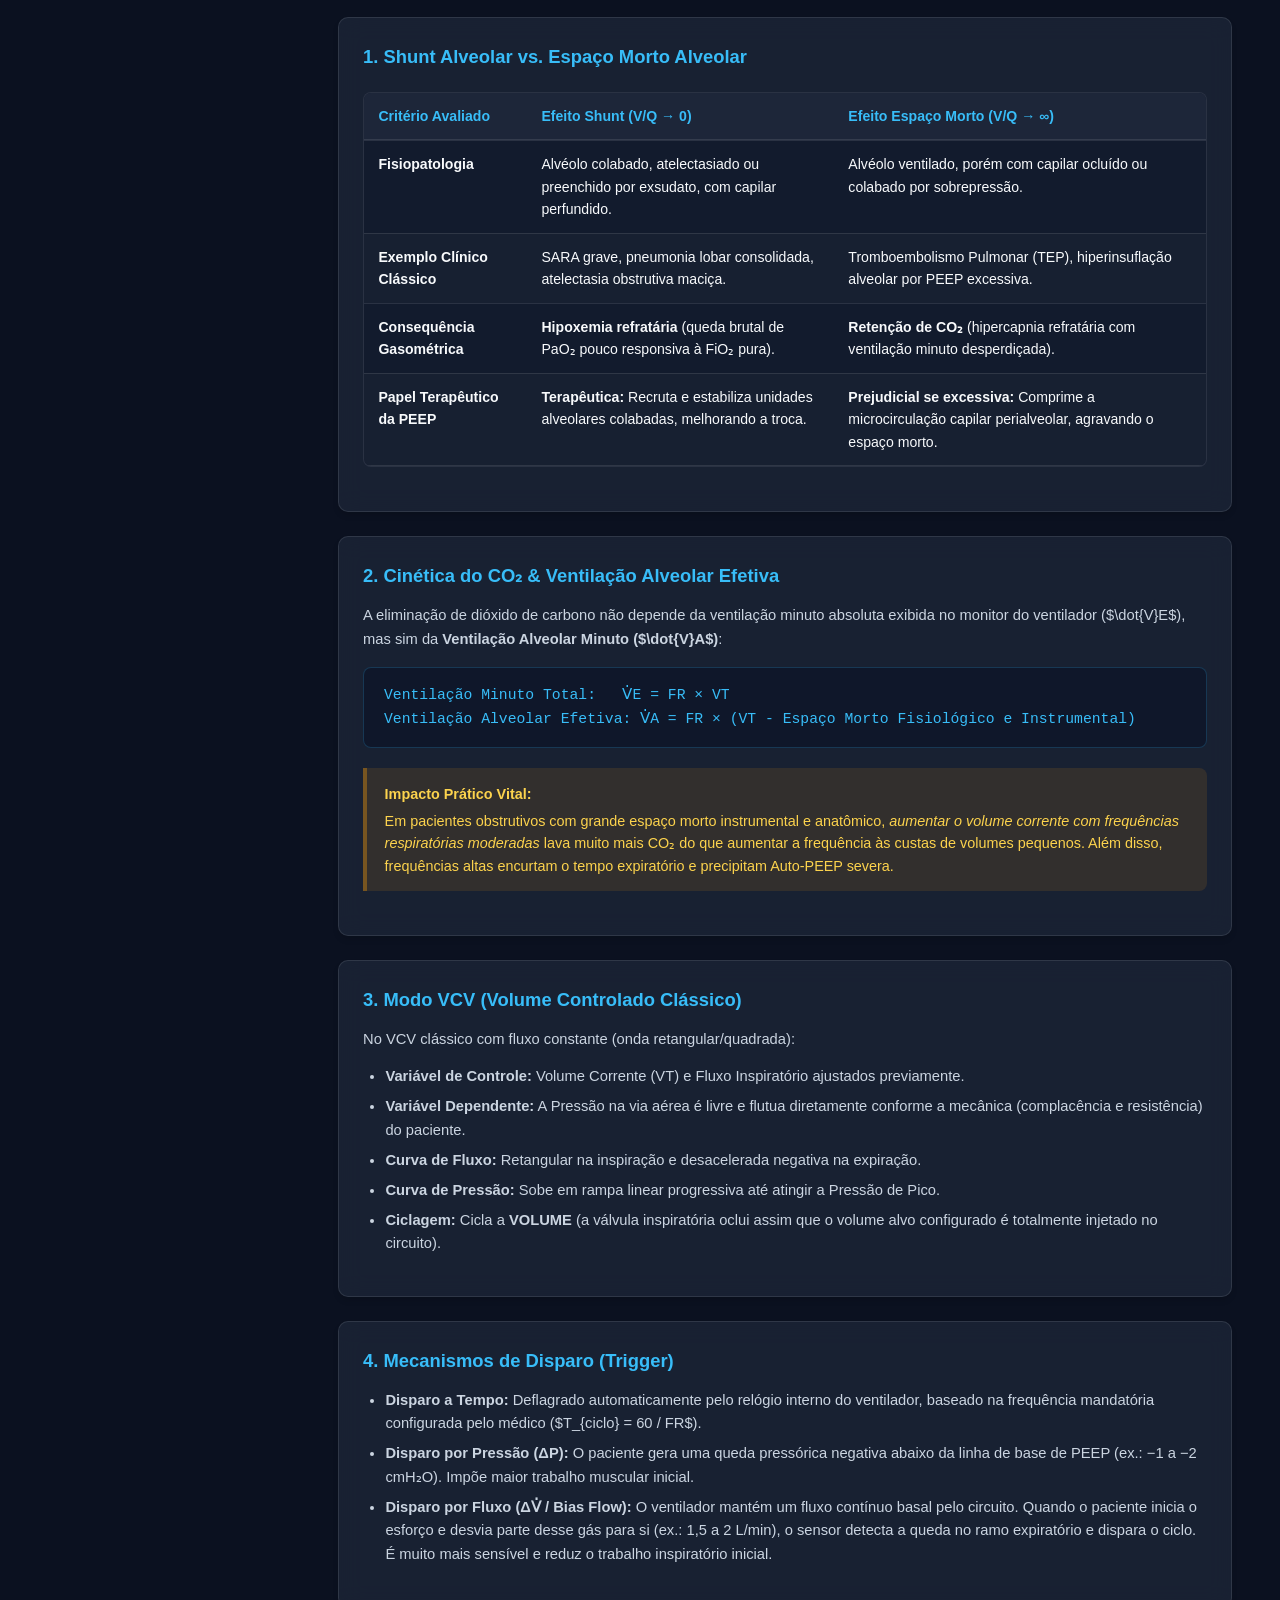
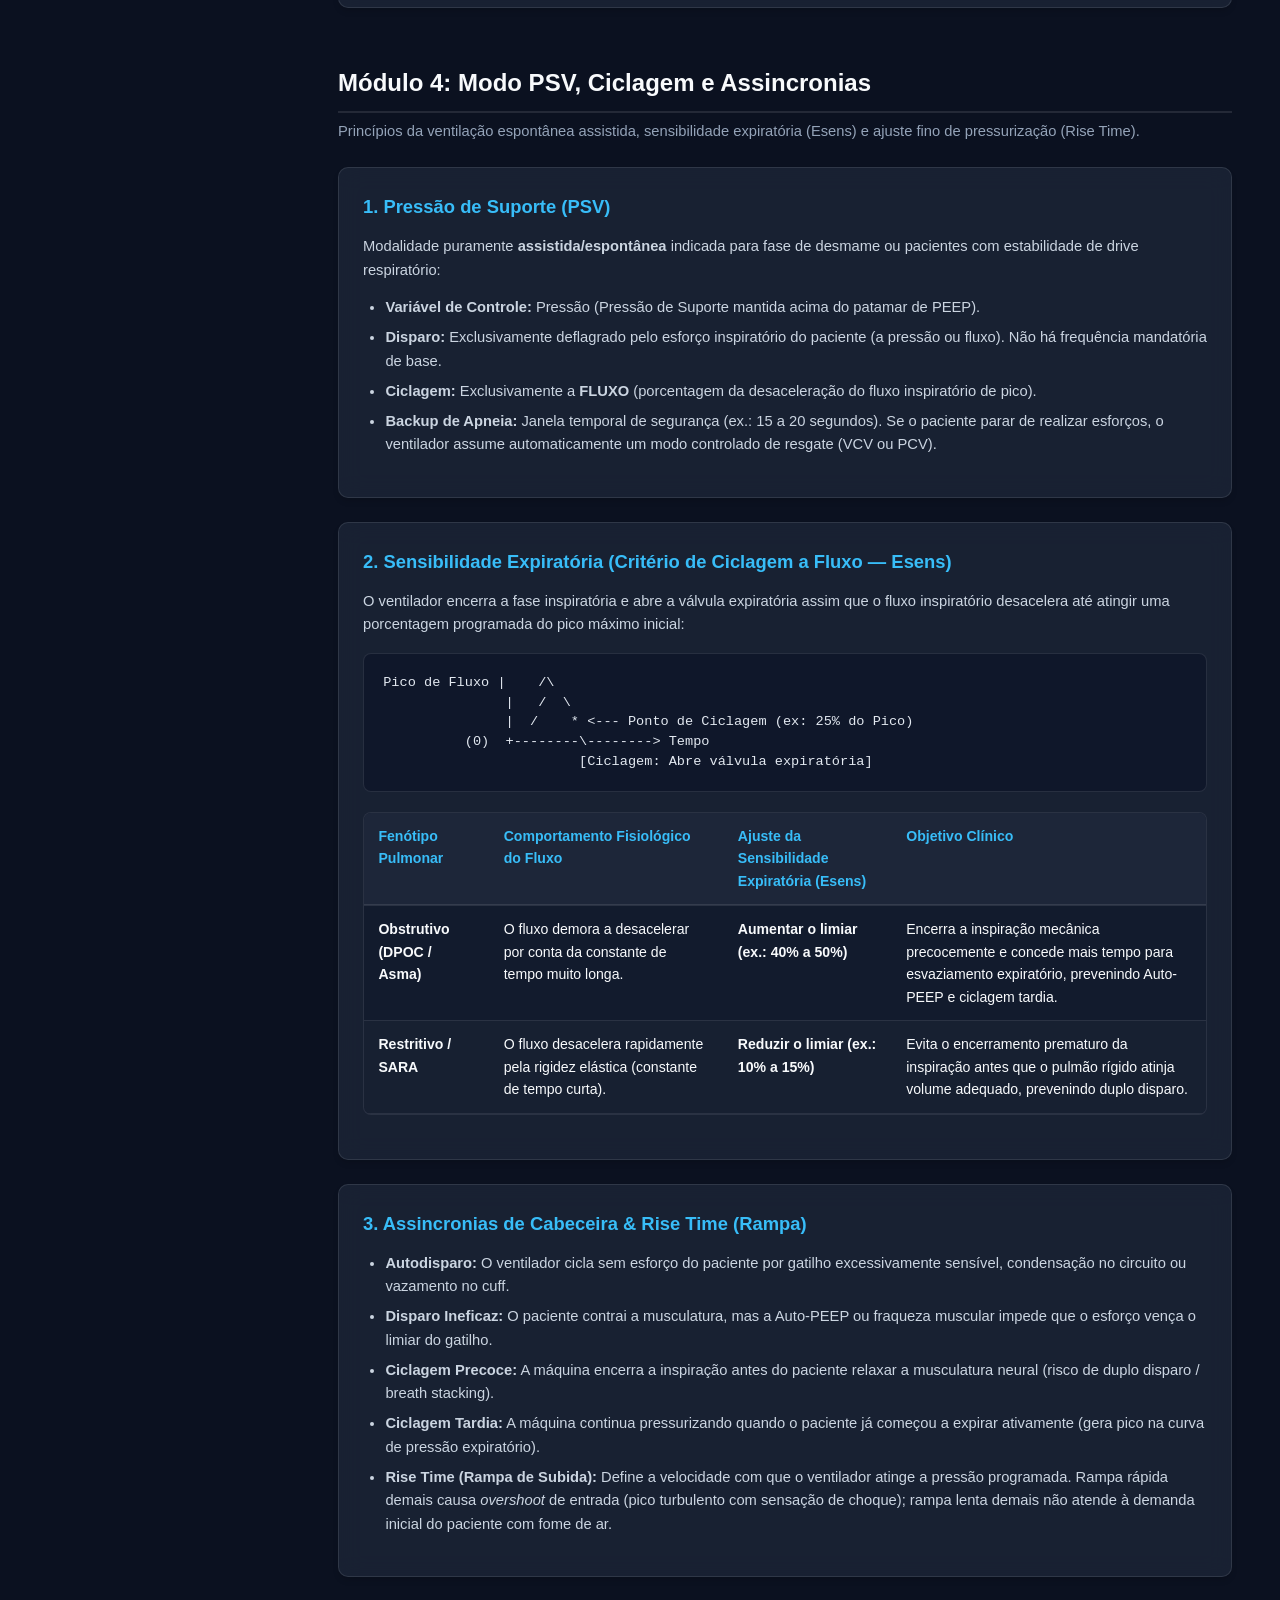
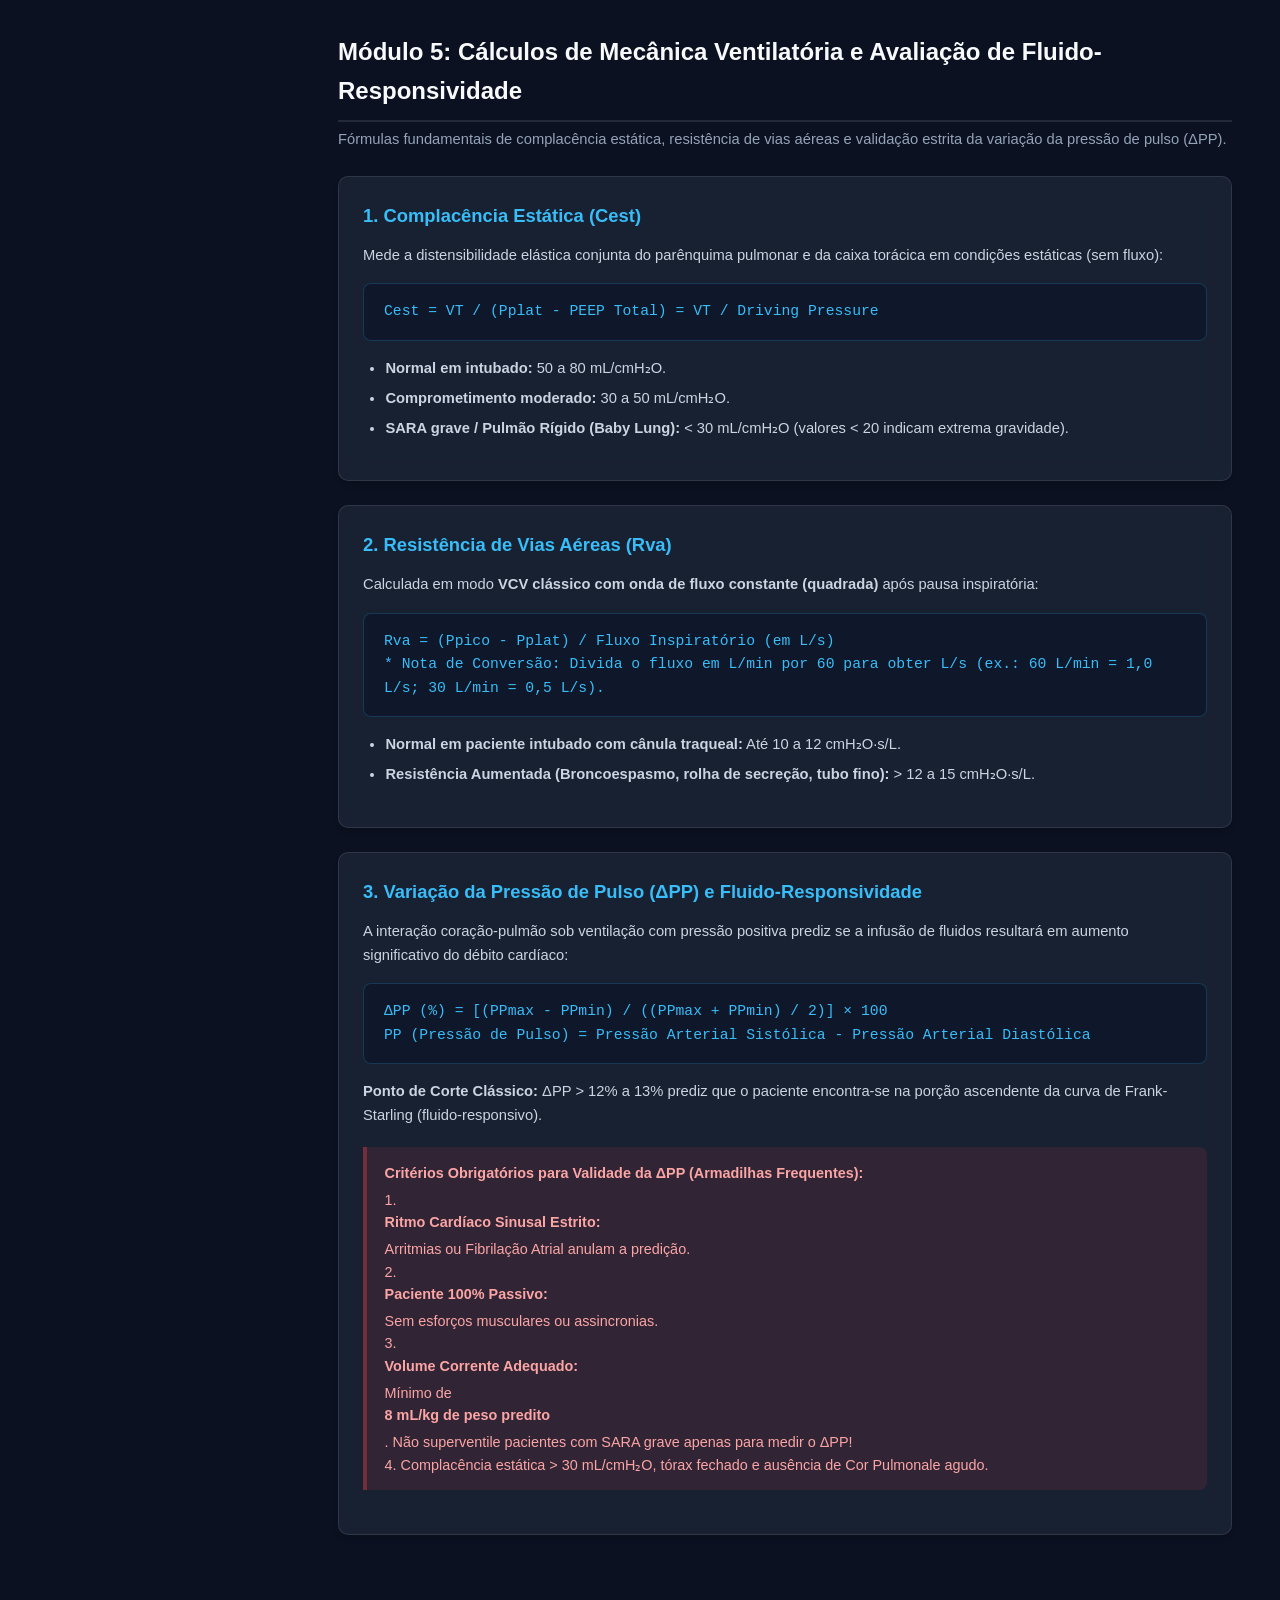
==== commit d4132e95: "Add files via upload" ====
--- a/index.html
+++ b/index.html
@@ -7,7 +7,700 @@
   <link rel="preconnect" href="https://fonts.googleapis.com">
   <link rel="preconnect" href="https://fonts.gstatic.com" crossorigin>
   <link href="https://fonts.googleapis.com/css2?family=Inter:wght@400;500;600;700;800&family=JetBrains+Mono:wght@400;500;700&display=swap" rel="stylesheet">
-  <link rel="stylesheet" href="css/styles.css">
+  <style>
+:root {
+  --bg-page: #0b1120;
+  --bg-sidebar: #0f172a;
+  --bg-card: rgba(30, 41, 59, 0.7);
+  --bg-card-hover: rgba(51, 65, 85, 0.7);
+  --bg-card-solid: #1e293b;
+  --primary-accent: #38bdf8;
+  --primary-accent-hover: #0284c7;
+  --text-main: #f8fafc;
+  --text-muted: #94a3b8;
+  --border-color: rgba(255, 255, 255, 0.1);
+  --border-focus: #38bdf8;
+  
+  --danger-bg: rgba(239, 68, 68, 0.12);
+  --danger-border: rgba(239, 68, 68, 0.35);
+  --danger-text: #fca5a5;
+  
+  --warning-bg: rgba(245, 158, 11, 0.12);
+  --warning-border: rgba(245, 158, 11, 0.35);
+  --warning-text: #fcd34d;
+  
+  --success-bg: rgba(16, 185, 129, 0.12);
+  --success-border: rgba(16, 185, 129, 0.35);
+  --success-text: #86efac;
+  
+  --glass-blur: 12px;
+  --sidebar-width: 290px;
+}
+
+* {
+  box-sizing: border-box;
+  margin: 0;
+  padding: 0;
+}
+
+html {
+  scroll-behavior: smooth;
+}
+
+body {
+  font-family: 'Inter', -apple-system, BlinkMacSystemFont, 'Segoe UI', Roboto, Helvetica, Arial, sans-serif;
+  background-color: var(--bg-page);
+  color: var(--text-main);
+  min-height: 100vh;
+  line-height: 1.6;
+  display: flex;
+  -webkit-font-smoothing: antialiased;
+}
+
+/* ================= DESKTOP SIDEBAR ================= */
+#sidebar {
+  width: var(--sidebar-width);
+  background-color: var(--bg-sidebar);
+  border-right: 1px solid var(--border-color);
+  position: fixed;
+  top: 0;
+  bottom: 0;
+  left: 0;
+  display: flex;
+  flex-direction: column;
+  z-index: 100;
+  overflow-y: auto;
+  box-shadow: 2px 0 10px rgba(0, 0, 0, 0.3);
+}
+
+.brand-header {
+  padding: 1.25rem 1.2rem;
+  border-bottom: 1px solid var(--border-color);
+  background: linear-gradient(180deg, #1e293b 0%, #0f172a 100%);
+  display: flex;
+  align-items: center;
+  gap: 0.75rem;
+}
+
+.brand-icon {
+  font-size: 1.8rem;
+  line-height: 1;
+}
+
+.brand-title {
+  font-size: 1.2rem;
+  font-weight: 700;
+  color: var(--primary-accent);
+  letter-spacing: -0.02em;
+}
+
+.brand-sub {
+  font-size: 0.75rem;
+  color: var(--text-muted);
+}
+
+.search-container {
+  padding: 0.85rem 1rem;
+  border-bottom: 1px solid var(--border-color);
+  background: rgba(15, 23, 42, 0.6);
+}
+
+.search-input-wrapper {
+  position: relative;
+  display: flex;
+  align-items: center;
+}
+
+.search-input {
+  width: 100%;
+  padding: 0.55rem 0.75rem 0.55rem 2rem;
+  border-radius: 8px;
+  border: 1px solid var(--border-color);
+  background-color: rgba(15, 23, 42, 0.8);
+  color: #f8fafc;
+  font-size: 0.85rem;
+  outline: none;
+  transition: all 0.2s;
+}
+
+.search-input:focus {
+  border-color: var(--border-focus);
+  box-shadow: 0 0 0 2px rgba(56, 189, 248, 0.2);
+}
+
+.search-icon-inside {
+  position: absolute;
+  left: 0.65rem;
+  font-size: 0.85rem;
+  color: var(--text-muted);
+  pointer-events: none;
+}
+
+.nav-list {
+  list-style: none;
+  padding: 0.75rem 0.5rem;
+  flex: 1;
+}
+
+.nav-category {
+  font-size: 0.7rem;
+  font-weight: 700;
+  text-transform: uppercase;
+  color: var(--text-muted);
+  padding: 0.6rem 0.75rem 0.25rem;
+  letter-spacing: 0.05em;
+}
+
+.nav-item {
+  margin-bottom: 0.2rem;
+}
+
+.nav-link {
+  display: flex;
+  align-items: center;
+  padding: 0.6rem 0.75rem;
+  color: #cbd5e1;
+  text-decoration: none;
+  border-radius: 6px;
+  font-size: 0.85rem;
+  font-weight: 500;
+  transition: all 0.15s ease;
+  gap: 0.5rem;
+}
+
+.nav-link:hover, .nav-link.active {
+  background-color: rgba(56, 189, 248, 0.12);
+  color: var(--primary-accent);
+  padding-left: 0.95rem;
+}
+
+.nav-badge {
+  font-size: 0.7rem;
+  font-weight: 600;
+  background-color: #334155;
+  color: #94a3b8;
+  padding: 0.15rem 0.45rem;
+  border-radius: 4px;
+}
+
+.nav-badge.danger {
+  background-color: rgba(239, 68, 68, 0.25);
+  color: #fca5a5;
+}
+
+.nav-badge.accent {
+  background-color: rgba(56, 189, 248, 0.2);
+  color: #38bdf8;
+}
+
+/* ================= MAIN CONTENT ================= */
+#main-content {
+  margin-left: var(--sidebar-width);
+  flex: 1;
+  padding: 2.5rem 3rem 6rem;
+  max-width: 1150px;
+  min-width: 0;
+}
+
+.mobile-header {
+  display: none;
+  background: rgba(15, 23, 42, 0.9);
+  backdrop-filter: blur(var(--glass-blur));
+  color: white;
+  padding: 0.85rem 1.25rem;
+  position: sticky;
+  top: 0;
+  z-index: 101;
+  justify-content: space-between;
+  align-items: center;
+  border-bottom: 1px solid var(--border-color);
+}
+
+.btn-mobile-toggle {
+  background: rgba(255, 255, 255, 0.1);
+  border: 1px solid var(--border-color);
+  color: white;
+  padding: 0.4rem 0.75rem;
+  border-radius: 6px;
+  cursor: pointer;
+  font-size: 0.85rem;
+  font-weight: 600;
+}
+
+/* Hero Banner */
+.hero-banner {
+  background: linear-gradient(135deg, rgba(30, 41, 59, 0.8) 0%, rgba(15, 23, 42, 0.9) 100%);
+  border: 1px solid var(--border-color);
+  border-radius: 12px;
+  padding: 1.5rem 1.75rem;
+  margin-bottom: 2rem;
+  display: flex;
+  justify-content: space-between;
+  align-items: center;
+  flex-wrap: wrap;
+  gap: 1rem;
+}
+
+.hero-banner-title {
+  font-size: 1.4rem;
+  font-weight: 700;
+  color: var(--primary-accent);
+}
+
+.hero-banner-desc {
+  font-size: 0.9rem;
+  color: var(--text-muted);
+  margin-top: 0.25rem;
+}
+
+.quick-action-pills {
+  display: flex;
+  gap: 0.5rem;
+  flex-wrap: wrap;
+}
+
+.pill-btn {
+  display: inline-flex;
+  align-items: center;
+  gap: 0.4rem;
+  padding: 0.45rem 0.9rem;
+  border-radius: 20px;
+  font-size: 0.82rem;
+  font-weight: 600;
+  text-decoration: none;
+  background: rgba(255, 255, 255, 0.08);
+  color: var(--text-main);
+  border: 1px solid var(--border-color);
+  transition: all 0.2s;
+}
+
+.pill-btn:hover {
+  background: var(--primary-accent);
+  color: #0f172a;
+}
+
+.pill-btn.emergency {
+  background: rgba(239, 68, 68, 0.18);
+  border-color: rgba(239, 68, 68, 0.4);
+  color: #fca5a5;
+}
+
+.pill-btn.emergency:hover {
+  background: #ef4444;
+  color: white;
+}
+
+/* Sections & Cards */
+.module-section {
+  margin-bottom: 3.5rem;
+  scroll-margin-top: 1.5rem;
+}
+
+.section-title {
+  font-size: 1.5rem;
+  font-weight: 700;
+  color: #f8fafc;
+  margin-bottom: 0.4rem;
+  display: flex;
+  align-items: center;
+  gap: 0.6rem;
+  border-bottom: 2px solid var(--border-color);
+  padding-bottom: 0.6rem;
+}
+
+.section-desc {
+  font-size: 0.92rem;
+  color: var(--text-muted);
+  margin-bottom: 1.5rem;
+}
+
+.card {
+  background: var(--bg-card);
+  backdrop-filter: blur(var(--glass-blur));
+  border: 1px solid var(--border-color);
+  border-radius: 10px;
+  padding: 1.5rem;
+  margin-bottom: 1.5rem;
+  box-shadow: 0 4px 6px -1px rgba(0, 0, 0, 0.15);
+  transition: border-color 0.2s, box-shadow 0.2s;
+}
+
+.card:hover {
+  border-color: rgba(255, 255, 255, 0.18);
+}
+
+.card-header {
+  font-size: 1.15rem;
+  font-weight: 600;
+  color: var(--primary-accent);
+  margin-bottom: 0.85rem;
+  display: flex;
+  justify-content: space-between;
+  align-items: center;
+}
+
+h4 {
+  font-size: 0.98rem;
+  font-weight: 600;
+  color: #e2e8f0;
+  margin: 1.1rem 0 0.4rem 0;
+}
+
+p {
+  margin-bottom: 0.85rem;
+  color: #cbd5e1;
+  font-size: 0.92rem;
+}
+
+ul, ol {
+  padding-left: 1.4rem;
+  margin-bottom: 1rem;
+}
+
+li {
+  margin-bottom: 0.4rem;
+  color: #cbd5e1;
+  font-size: 0.92rem;
+}
+
+/* Responsive Tables */
+.table-responsive {
+  overflow-x: auto;
+  margin: 1.25rem 0;
+  border-radius: 8px;
+  border: 1px solid var(--border-color);
+  background: rgba(15, 23, 42, 0.5);
+}
+
+table {
+  width: 100%;
+  border-collapse: collapse;
+  font-size: 0.88rem;
+  text-align: left;
+}
+
+th, td {
+  padding: 0.75rem 0.9rem;
+  border-bottom: 1px solid var(--border-color);
+  vertical-align: top;
+}
+
+th {
+  background-color: rgba(30, 41, 59, 0.9);
+  color: var(--primary-accent);
+  font-weight: 600;
+  border-bottom: 2px solid var(--border-color);
+}
+
+tr:nth-child(even) {
+  background-color: rgba(255, 255, 255, 0.02);
+}
+
+tr:hover {
+  background-color: rgba(255, 255, 255, 0.04);
+}
+
+/* Callouts & Alertas */
+.callout {
+  border-left: 4px solid;
+  padding: 0.9rem 1.1rem;
+  border-radius: 0 8px 8px 0;
+  margin: 1.25rem 0;
+  font-size: 0.9rem;
+  line-height: 1.55;
+}
+
+.callout-warning {
+  background-color: var(--warning-bg);
+  border-color: var(--warning-border);
+  color: var(--warning-text);
+}
+
+.callout-danger {
+  background-color: var(--danger-bg);
+  border-color: var(--danger-border);
+  color: var(--danger-text);
+}
+
+.callout-success {
+  background-color: var(--success-bg);
+  border-color: var(--success-border);
+  color: var(--success-text);
+}
+
+.callout strong {
+  display: block;
+  margin-bottom: 0.3rem;
+  font-weight: 700;
+}
+
+/* Formula & Diagram Boxes */
+.formula-box {
+  background-color: #0f172a;
+  border: 1px solid rgba(56, 189, 248, 0.2);
+  color: #38bdf8;
+  padding: 1rem 1.25rem;
+  border-radius: 8px;
+  font-family: 'Consolas', 'Courier New', monospace;
+  font-size: 0.92rem;
+  margin: 1rem 0;
+  overflow-x: auto;
+  white-space: pre-wrap;
+}
+
+.diagram-box {
+  background-color: #0f172a;
+  border: 1px solid var(--border-color);
+  color: #e2e8f0;
+  padding: 1.2rem;
+  border-radius: 8px;
+  font-family: 'Consolas', 'Courier New', monospace;
+  font-size: 0.85rem;
+  line-height: 1.45;
+  white-space: pre;
+  overflow-x: auto;
+  margin: 1rem 0;
+}
+
+/* Calculators Grid & Form Layout */
+.calc-grid {
+  display: grid;
+  grid-template-columns: repeat(auto-fit, minmax(320px, 1fr));
+  gap: 1.25rem;
+  margin-top: 1rem;
+}
+
+.calc-item {
+  background: var(--bg-card);
+  backdrop-filter: blur(var(--glass-blur));
+  border: 1px solid var(--border-color);
+  border-radius: 10px;
+  padding: 1.35rem;
+  display: flex;
+  flex-direction: column;
+  justify-content: space-between;
+}
+
+.calc-item.full-width {
+  grid-column: 1 / -1;
+}
+
+.form-group {
+  margin-bottom: 0.85rem;
+}
+
+.form-group label {
+  display: block;
+  font-size: 0.82rem;
+  font-weight: 600;
+  color: var(--text-muted);
+  margin-bottom: 0.3rem;
+}
+
+.form-input, .form-select {
+  width: 100%;
+  padding: 0.55rem 0.75rem;
+  border: 1px solid var(--border-color);
+  border-radius: 6px;
+  font-size: 0.9rem;
+  font-family: inherit;
+  outline: none;
+  background: rgba(15, 23, 42, 0.7);
+  color: #f8fafc;
+  transition: border-color 0.2s;
+}
+
+.form-input:focus, .form-select:focus {
+  border-color: var(--primary-accent);
+  box-shadow: 0 0 0 2px rgba(56, 189, 248, 0.2);
+}
+
+.radio-group {
+  display: flex;
+  gap: 1rem;
+  margin-top: 0.25rem;
+}
+
+.radio-label {
+  display: inline-flex;
+  align-items: center;
+  gap: 0.4rem;
+  font-size: 0.88rem;
+  color: #cbd5e1;
+  cursor: pointer;
+}
+
+.btn-calc {
+  background-color: var(--primary-accent);
+  color: #0f172a;
+  border: none;
+  padding: 0.65rem 1rem;
+  border-radius: 6px;
+  font-size: 0.88rem;
+  font-weight: 700;
+  cursor: pointer;
+  width: 100%;
+  margin-top: 0.5rem;
+  transition: background 0.15s, transform 0.1s;
+}
+
+.btn-calc:hover {
+  background-color: #7dd3fc;
+}
+
+.btn-calc:active {
+  transform: translateY(1px);
+}
+
+.result-badge {
+  margin-top: 1rem;
+  padding: 0.85rem 1rem;
+  border-radius: 6px;
+  font-size: 0.88rem;
+  line-height: 1.5;
+  background-color: rgba(15, 23, 42, 0.8);
+  border: 1px solid var(--border-color);
+}
+
+.result-badge.success {
+  background-color: var(--success-bg);
+  border-color: var(--success-border);
+  color: var(--success-text);
+}
+
+.result-badge.danger {
+  background-color: var(--danger-bg);
+  border-color: var(--danger-border);
+  color: var(--danger-text);
+}
+
+.result-badge.warning {
+  background-color: var(--warning-bg);
+  border-color: var(--warning-border);
+  color: var(--warning-text);
+}
+
+/* Checklist Form */
+.checklist-form {
+  display: flex;
+  flex-direction: column;
+  gap: 0.65rem;
+  margin-top: 0.85rem;
+}
+
+.check-item {
+  font-size: 0.88rem;
+  display: flex;
+  align-items: center;
+  gap: 0.6rem;
+  cursor: pointer;
+  background: rgba(15, 23, 42, 0.4);
+  padding: 0.5rem 0.75rem;
+  border-radius: 6px;
+  border: 1px solid var(--border-color);
+  transition: background 0.2s;
+}
+
+.check-item:hover {
+  background: rgba(15, 23, 42, 0.8);
+}
+
+.check-item input[type="checkbox"] {
+  width: 16px;
+  height: 16px;
+  accent-color: var(--primary-accent);
+}
+
+.validation-banner {
+  margin-top: 1rem;
+  padding: 0.85rem;
+  border-radius: 8px;
+  text-align: center;
+  font-weight: 700;
+  font-size: 0.9rem;
+}
+
+.validation-banner.valid {
+  background: var(--success-bg);
+  border: 1px solid var(--success-border);
+  color: var(--success-text);
+}
+
+.validation-banner.invalid {
+  background: var(--danger-bg);
+  border: 1px solid var(--danger-border);
+  color: var(--danger-text);
+}
+
+/* Bottom Navigation (Mobile) */
+.bottom-nav {
+  display: none;
+  position: fixed;
+  bottom: 0;
+  left: 0;
+  width: 100%;
+  background: rgba(15, 23, 42, 0.95);
+  backdrop-filter: blur(16px);
+  border-top: 1px solid var(--border-color);
+  justify-content: space-around;
+  padding: 0.4rem 0;
+  padding-bottom: calc(0.4rem + env(safe-area-inset-bottom));
+  z-index: 100;
+}
+
+.bottom-nav-item {
+  background: none;
+  border: none;
+  color: var(--text-muted);
+  display: flex;
+  flex-direction: column;
+  align-items: center;
+  gap: 0.2rem;
+  cursor: pointer;
+  flex: 1;
+  text-decoration: none;
+  font-size: 0.72rem;
+  font-weight: 600;
+  transition: color 0.2s;
+}
+
+.bottom-nav-item.active, .bottom-nav-item:hover {
+  color: var(--primary-accent);
+}
+
+.bottom-nav-item .icon {
+  font-size: 1.25rem;
+}
+
+/* Responsive Media Queries */
+@media (max-width: 900px) {
+  #sidebar {
+    transform: translateX(-100%);
+    transition: transform 0.25s ease;
+  }
+  
+  #sidebar.open {
+    transform: translateX(0);
+  }
+  
+  #main-content {
+    margin-left: 0;
+    padding: 1.25rem 1rem 6rem;
+  }
+  
+  .mobile-header {
+    display: flex;
+  }
+  
+  .bottom-nav {
+    display: flex;
+  }
+  
+  .calc-grid {
+    grid-template-columns: 1fr;
+  }
+}
+  </style>
 </head>
 <body>
 
@@ -131,7 +824,7 @@
                 <td>
                   1. Aspirar a cânula traqueal.<br>
                   2. Administrar broncodilatador inalatório se sibilância.<br>
-                  3. Verificar posicionamento do tubo e morderia (passar cânula de Guedel se mordendo).<br>
+                  3. Verificar posicionamento do tubo e mordedura (passar cânula de Guedel se mordendo).<br>
                   4. Desconectar temporariamente o filtro para testar.
                 </td>
               </tr>
@@ -821,6 +1514,395 @@
   </nav>
 
   <!-- Scripts -->
-  <script src="js/app.js"></script>
+  <script>
+// Navigation & UI Helpers
+document.addEventListener('DOMContentLoaded', () => {
+  setupScrollSpy();
+  setupDeltaPPChecklist();
+  setupSearch();
+});
+
+// Toggle mobile sidebar
+function toggleSidebar() {
+  const sidebar = document.getElementById('sidebar');
+  sidebar.classList.toggle('open');
+}
+
+// Close sidebar when clicking outside on mobile
+document.addEventListener('click', (e) => {
+  const sidebar = document.getElementById('sidebar');
+  const toggleBtn = document.querySelector('.btn-mobile-toggle');
+  if (sidebar && sidebar.classList.contains('open')) {
+    if (!sidebar.contains(e.target) && (!toggleBtn || !toggleBtn.contains(e.target))) {
+      sidebar.classList.remove('open');
+    }
+  }
+});
+
+// Scrollspy for sidebar links
+function setupScrollSpy() {
+  const sections = document.querySelectorAll('.module-section');
+  const navLinks = document.querySelectorAll('.nav-link');
+  const bottomNavLinks = document.querySelectorAll('.bottom-nav-item');
+
+  window.addEventListener('scroll', () => {
+    let currentId = '';
+    const scrollPos = window.pageYOffset + 140;
+
+    sections.forEach(section => {
+      const top = section.offsetTop;
+      const height = section.offsetHeight;
+      if (scrollPos >= top && scrollPos < top + height) {
+        currentId = section.getAttribute('id');
+      }
+    });
+
+    if (currentId) {
+      navLinks.forEach(link => {
+        link.classList.remove('active');
+        if (link.getAttribute('href') === `#${currentId}`) {
+          link.classList.add('active');
+        }
+      });
+
+      bottomNavLinks.forEach(link => {
+        link.classList.remove('active');
+        if (link.getAttribute('href') === `#${currentId}`) {
+          link.classList.add('active');
+        }
+      });
+    }
+  });
+}
+
+// Global Search Filter
+function setupSearch() {
+  const searchInput = document.getElementById('filterNav');
+  if (!searchInput) return;
+
+  searchInput.addEventListener('input', () => {
+    filterContent();
+  });
+}
+
+function filterContent() {
+  const query = document.getElementById('filterNav').value.toLowerCase().trim();
+  const cards = document.querySelectorAll('.card, .calc-item');
+  const sections = document.querySelectorAll('.module-section');
+
+  cards.forEach(card => {
+    const text = card.innerText.toLowerCase();
+    if (query === '' || text.includes(query)) {
+      card.style.display = '';
+    } else {
+      card.style.display = 'none';
+    }
+  });
+
+  // Ensure sections show up if any of their cards are visible
+  sections.forEach(sec => {
+    if (query === '') {
+      sec.style.display = '';
+      return;
+    }
+    const visibleCards = sec.querySelectorAll('.card:not([style*="display: none"]), .calc-item:not([style*="display: none"])');
+    if (visibleCards.length > 0 || sec.querySelector('.section-title').innerText.toLowerCase().includes(query)) {
+      sec.style.display = '';
+    } else {
+      sec.style.display = 'none';
+    }
+  });
+}
+
+function clearSearch() {
+  const input = document.getElementById('filterNav');
+  if (input) {
+    input.value = '';
+    filterContent();
+  }
+}
+
+// ================= CALCULADORAS CLÍNICAS =================
+
+// 1. PBW e Volumes Protetores
+function calcPBW() {
+  const sex = document.querySelector('input[name="pbw-sex"]:checked').value;
+  const height = parseFloat(document.getElementById('pbw-height').value);
+  const res = document.getElementById('pbw-result');
+
+  if (!height || height < 100 || height > 240) {
+    res.style.display = 'block';
+    res.className = 'result-badge danger';
+    res.innerHTML = '⚠️ Insira uma altura válida entre 100 e 240 cm.';
+    return;
+  }
+
+  const diff = height - 152.4;
+  const pbw = sex === 'male' ? (50 + 0.91 * diff) : (45.5 + 0.91 * diff);
+
+  const vt4 = Math.round(pbw * 4);
+  const vt5 = Math.round(pbw * 5);
+  const vt6 = Math.round(pbw * 6);
+  const vt7 = Math.round(pbw * 7);
+  const vt8 = Math.round(pbw * 8);
+
+  res.style.display = 'block';
+  res.className = 'result-badge success';
+  res.innerHTML = `
+    <div style="font-size: 1.05rem; font-weight:700; margin-bottom: 0.5rem; color:#38bdf8;">
+      ⚖️ Peso Predito (PBW): ${pbw.toFixed(1)} kg (${sex === 'male' ? 'Masculino' : 'Feminino'})
+    </div>
+    <div style="font-size: 0.88rem; line-height: 1.6;">
+      • <strong>4 mL/kg:</strong> <strong>${vt4} mL</strong> <span style="color:#94a3b8;">(SARA grave / Hipercapnia permissiva)</span><br>
+      • <strong>5 mL/kg:</strong> <strong>${vt5} mL</strong> <span style="color:#94a3b8;">(SARA moderada)</span><br>
+      • <strong>6 mL/kg:</strong> <strong>${vt6} mL</strong> <span style="color:#86efac; font-weight:bold;">★ Meta Protetora Ouro</span><br>
+      • <strong>7 mL/kg:</strong> <strong>${vt7} mL</strong> <span style="color:#94a3b8;">(Transição)</span><br>
+      • <strong>8 mL/kg:</strong> <strong>${vt8} mL</strong> <span style="color:#fcd34d;">(Teto máximo protetor / Não lesado)</span>
+    </div>
+  `;
+}
+
+// 2. Mecânica Ventilatória Completa (All-in-One)
+function calcMechanicsAll() {
+  const vt = parseFloat(document.getElementById('all-vt').value);
+  const ppico = parseFloat(document.getElementById('all-ppico').value);
+  const pplat = parseFloat(document.getElementById('all-pplat').value);
+  const peep = parseFloat(document.getElementById('all-peep').value);
+  const flowMin = parseFloat(document.getElementById('all-flow').value);
+  const res = document.getElementById('all-mech-result');
+
+  if (isNaN(vt) || isNaN(ppico) || isNaN(pplat) || isNaN(peep) || isNaN(flowMin) || flowMin <= 0) {
+    res.style.display = 'block';
+    res.className = 'result-badge danger';
+    res.innerHTML = '⚠️ Preencha todos os parâmetros com valores numéricos válidos.';
+    return;
+  }
+
+  if (pplat > ppico) {
+    res.style.display = 'block';
+    res.className = 'result-badge danger';
+    res.innerHTML = '⚠️ Erro fisiológico: A Pressão de Platô (Pplat) não pode ser superior à Pressão de Pico (Ppico).';
+    return;
+  }
+
+  if (peep >= pplat) {
+    res.style.display = 'block';
+    res.className = 'result-badge danger';
+    res.innerHTML = '⚠️ Erro fisiológico: A PEEP total não pode ser igual ou maior que a Pressão de Platô.';
+    return;
+  }
+
+  const dp = pplat - peep;
+  const cest = vt / dp;
+  const flowSec = flowMin / 60; // Converte L/min para L/s
+  const rva = (ppico - pplat) / flowSec;
+  const pres = ppico - pplat;
+
+  let warnings = [];
+  if (dp > 14) warnings.push('⚠️ <strong>Driving Pressure > 14 cmH₂O:</strong> Risco aumentado de VILI (estresse de cisalhamento alveolar). Avalie reduzir VT.');
+  if (pplat > 30) warnings.push('⚠️ <strong>Pressão de Platô > 30 cmH₂O:</strong> Limite de segurança ultrapassado (barotrauma/volutrauma).');
+  if (cest < 30) warnings.push('⚠️ <strong>Complacência Estática < 30 mL/cmH₂O:</strong> Pulmão extremamente rígido / SARA moderada a grave.');
+  if (rva > 12) warnings.push('⚠️ <strong>Resistência > 12 cmH₂O/L/s:</strong> Componente resistivo aumentado (broncoespasmo, secreção ou tubo fino/dobrado).');
+
+  let warningBox = '';
+  if (warnings.length > 0) {
+    warningBox = `
+      <div style="margin-top: 0.75rem; padding: 0.65rem; background: rgba(239, 68, 68, 0.15); border: 1px solid rgba(239, 68, 68, 0.35); border-radius: 6px; font-size: 0.85rem; color: #fca5a5;">
+        ${warnings.join('<br>')}
+      </div>
+    `;
+  }
+
+  res.style.display = 'block';
+  res.className = warnings.length === 0 ? 'result-badge success' : 'result-badge warning';
+  res.innerHTML = `
+    <div style="font-size: 1rem; font-weight:700; margin-bottom: 0.5rem; color:#38bdf8;">
+      📊 Resultado da Mecânica Estática:
+    </div>
+    <div style="display: grid; grid-template-columns: 1fr 1fr; gap: 0.5rem; font-size: 0.9rem;">
+      <div>• <strong>Driving Pressure (ΔP):</strong> <span style="font-weight:700; color:${dp <= 14 ? '#86efac' : '#fca5a5'}">${dp.toFixed(1)} cmH₂O</span></div>
+      <div>• <strong>Complacência (Cest):</strong> <span style="font-weight:700; color:${cest >= 50 ? '#86efac' : (cest >= 30 ? '#fcd34d' : '#fca5a5')}">${cest.toFixed(1)} mL/cmH₂O</span></div>
+      <div>• <strong>Resistência (Rva):</strong> <span style="font-weight:700; color:${rva <= 12 ? '#86efac' : '#fca5a5'}">${rva.toFixed(1)} cmH₂O·s/L</span></div>
+      <div>• <strong>Pressão Resistiva (Pres):</strong> ${pres.toFixed(1)} cmH₂O</div>
+    </div>
+    ${warningBox}
+  `;
+}
+
+// 3. Driving Pressure Isolada
+function calcDrivingPressure() {
+  const pplat = parseFloat(document.getElementById('dp-pplat').value);
+  const peeptot = parseFloat(document.getElementById('dp-peeptot').value);
+  const res = document.getElementById('dp-result');
+
+  if (isNaN(pplat) || isNaN(peeptot)) {
+    res.style.display = 'block';
+    res.className = 'result-badge danger';
+    res.innerHTML = '⚠️ Preencha os campos numéricos.';
+    return;
+  }
+
+  const dp = pplat - peeptot;
+  res.style.display = 'block';
+
+  if (dp <= 14) {
+    res.className = 'result-badge success';
+    res.innerHTML = `<strong>Driving Pressure: ${dp.toFixed(1)} cmH₂O</strong><br>Status: <strong>PROTETORA (≤ 14 cmH₂O)</strong>`;
+  } else {
+    res.className = 'result-badge danger';
+    res.innerHTML = `<strong>Driving Pressure: ${dp.toFixed(1)} cmH₂O</strong><br>Status: <strong>ELEVADA / ALTO RISCO DE VILI (> 14 cmH₂O)</strong><br><small>Conduta: Considere reduzir o volume corrente ou titular PEEP.</small>`;
+  }
+}
+
+// 4. Complacência Estática Isolada
+function calcCest() {
+  const vt = parseFloat(document.getElementById('cest-vt').value);
+  const dp = parseFloat(document.getElementById('cest-dp').value);
+  const res = document.getElementById('cest-result');
+
+  if (!vt || !dp || dp <= 0) {
+    res.style.display = 'block';
+    res.className = 'result-badge danger';
+    res.innerHTML = '⚠️ Preencha valores válidos com Driving Pressure maior que zero.';
+    return;
+  }
+
+  const cest = vt / dp;
+  res.style.display = 'block';
+
+  if (cest >= 50) {
+    res.className = 'result-badge success';
+    res.innerHTML = `<strong>Cest: ${cest.toFixed(1)} mL/cmH₂O</strong><br>Classificação: <strong>NORMAL PARA INTUBADO (≥ 50 mL/cmH₂O)</strong>`;
+  } else if (cest >= 30) {
+    res.className = 'result-badge warning';
+    res.innerHTML = `<strong>Cest: ${cest.toFixed(1)} mL/cmH₂O</strong><br>Classificação: <strong>COMPROMETIMENTO MODERADO (30 a 50 mL/cmH₂O)</strong>`;
+  } else {
+    res.className = 'result-badge danger';
+    res.innerHTML = `<strong>Cest: ${cest.toFixed(1)} mL/cmH₂O</strong><br>Classificação: <strong>PULMÃO RÍGIDO / SARA GRAVE (< 30 mL/cmH₂O)</strong>`;
+  }
+}
+
+// 5. Resistência Isolada
+function calcRva() {
+  const ppico = parseFloat(document.getElementById('rva-ppico').value);
+  const pplat = parseFloat(document.getElementById('rva-pplat').value);
+  const flowMin = parseFloat(document.getElementById('rva-flow').value);
+  const res = document.getElementById('rva-result');
+
+  if (isNaN(ppico) || isNaN(pplat) || !flowMin || flowMin <= 0) {
+    res.style.display = 'block';
+    res.className = 'result-badge danger';
+    res.innerHTML = '⚠️ Preencha valores válidos.';
+    return;
+  }
+
+  const flowSec = flowMin / 60;
+  const rva = (ppico - pplat) / flowSec;
+  res.style.display = 'block';
+
+  if (rva <= 12) {
+    res.className = 'result-badge success';
+    res.innerHTML = `<strong>Rva: ${rva.toFixed(1)} cmH₂O·s/L</strong><br>Status: <strong>NORMAL EM INTUBADO (≤ 12)</strong>`;
+  } else {
+    res.className = 'result-badge danger';
+    res.innerHTML = `<strong>Rva: ${rva.toFixed(1)} cmH₂O·s/L</strong><br>Status: <strong>AUMENTADA (> 12)</strong><br><small>Investigar broncoespasmo, secreção retida no tubo ou circuito acotovelado.</small>`;
+  }
+}
+
+// 6. Delta PP Numérico
+function calcDPP() {
+  const max = parseFloat(document.getElementById('dpp-max').value);
+  const min = parseFloat(document.getElementById('dpp-min').value);
+  const res = document.getElementById('dpp-result');
+
+  if (!max || !min || (max + min) === 0) {
+    res.style.display = 'block';
+    res.className = 'result-badge danger';
+    res.innerHTML = '⚠️ Preencha pressões de pulso válidas.';
+    return;
+  }
+
+  const mean = (max + min) / 2;
+  const dpp = ((max - min) / mean) * 100;
+  res.style.display = 'block';
+
+  if (dpp > 13) {
+    res.className = 'result-badge success';
+    res.innerHTML = `
+      <strong>ΔPP: ${dpp.toFixed(1)}%</strong><br>
+      Interpretação: <strong>PROVÁVEL FLUIDO-RESPONSIVO (> 13%)</strong><br>
+      <small>⚠️ Lembre-se de validar se o paciente cumpre TODOS os 7 critérios do checklist abaixo antes de prescrever expansão volêmica.</small>
+    `;
+  } else {
+    res.className = 'result-badge warning';
+    res.innerHTML = `
+      <strong>ΔPP: ${dpp.toFixed(1)}%</strong><br>
+      Interpretação: <strong>NÃO RESPONSIVO A VOLUME (≤ 13%)</strong><br>
+      <small>Expansão volêmica pode não gerar ganho de débito e precipitar congestão pulmonar.</small>
+    `;
+  }
+}
+
+// 7. Checklist dos 7 Critérios do Delta PP
+function setupDeltaPPChecklist() {
+  const checkboxes = document.querySelectorAll('.deltapp-check');
+  const banner = document.getElementById('deltapp-validation-banner');
+  if (!checkboxes.length || !banner) return;
+
+  function updateChecklist() {
+    let checkedCount = 0;
+    checkboxes.forEach(cb => {
+      if (cb.checked) checkedCount++;
+    });
+
+    banner.classList.remove('hidden');
+    if (checkedCount === checkboxes.length) {
+      banner.className = 'validation-banner valid';
+      banner.innerHTML = '✅ <strong>MEDIDA DE ΔPP 100% VÁLIDA:</strong> Todos os 7 critérios obrigatórios estão atendidos. O valor do ΔPP pode orientar prova volêmica.';
+    } else {
+      banner.className = 'validation-banner invalid';
+      banner.innerHTML = `❌ <strong>MEDIDA DE ΔPP INVÁLIDA (${checkedCount}/7 critérios atendidos):</strong> O valor do ΔPP não é confiável para predizer resposta volêmica. Risco de falsos positivos/negativos.`;
+    }
+  }
+
+  checkboxes.forEach(cb => {
+    cb.addEventListener('change', updateChecklist);
+  });
+}
+
+// 8. Calculadora de Tempo de Ciclo e Relação I:E
+function calcCycleTime() {
+  const fr = parseFloat(document.getElementById('cycle-fr').value);
+  const tinsp = parseFloat(document.getElementById('cycle-tinsp').value);
+  const res = document.getElementById('cycle-result');
+
+  if (!fr || fr <= 0 || !tinsp || tinsp <= 0) {
+    res.style.display = 'block';
+    res.className = 'result-badge danger';
+    res.innerHTML = '⚠️ Insira uma FR e um Tempo Inspiratório válidos.';
+    return;
+  }
+
+  const tCiclo = 60 / fr;
+
+  if (tinsp >= tCiclo) {
+    res.style.display = 'block';
+    res.className = 'result-badge danger';
+    res.innerHTML = `⚠️ Tempo Inspiratório (${tinsp}s) deve ser menor que o Tempo Total do Ciclo (${tCiclo.toFixed(2)}s).`;
+    return;
+  }
+
+  const tExp = tCiclo - tinsp;
+  const ratioE = tExp / tinsp;
+
+  res.style.display = 'block';
+  res.className = 'result-badge success';
+  res.innerHTML = `
+    <strong>Tempo do Ciclo Total:</strong> ${tCiclo.toFixed(2)} segundos<br>
+    <strong>Tempo Expiratório (Texp):</strong> ${tExp.toFixed(2)} segundos<br>
+    <strong>Relação I:E Resultante:</strong> 1 : ${ratioE.toFixed(1)}
+  `;
+}
+  </script>
 </body>
 </html>
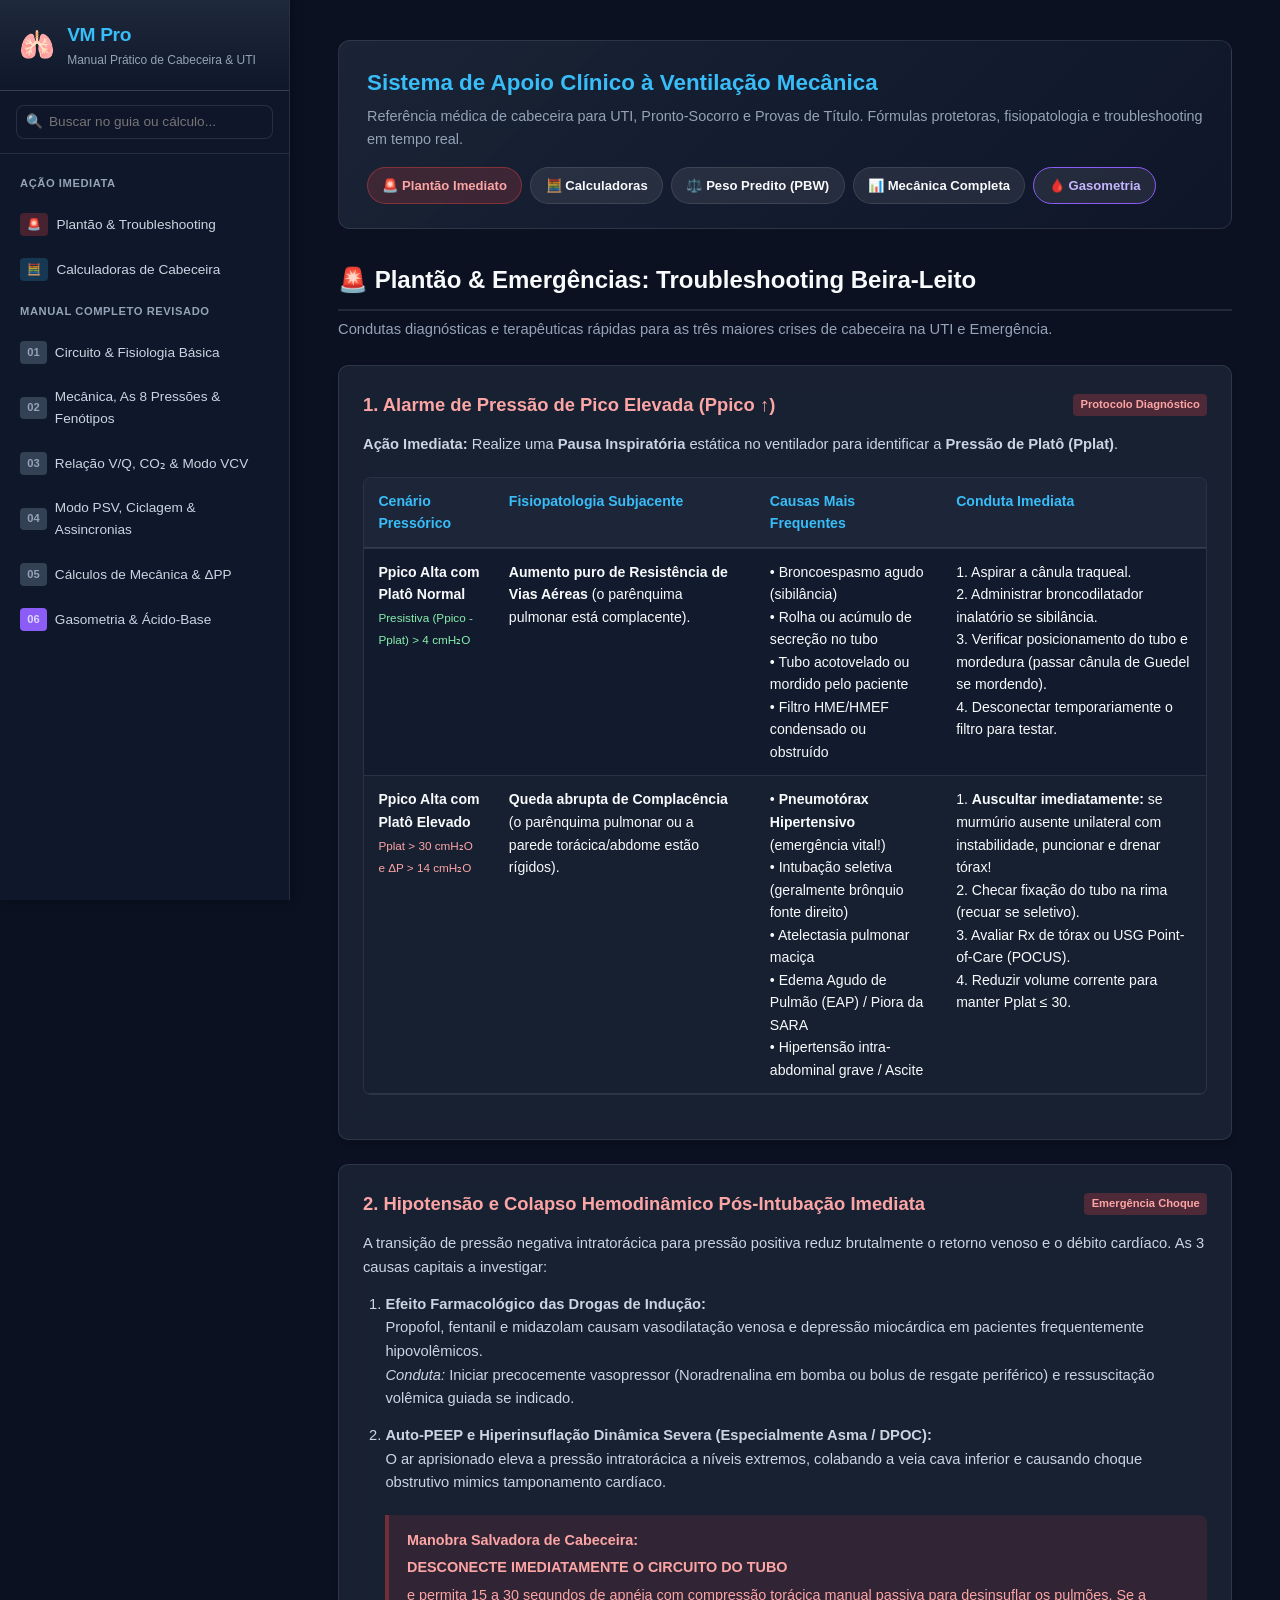
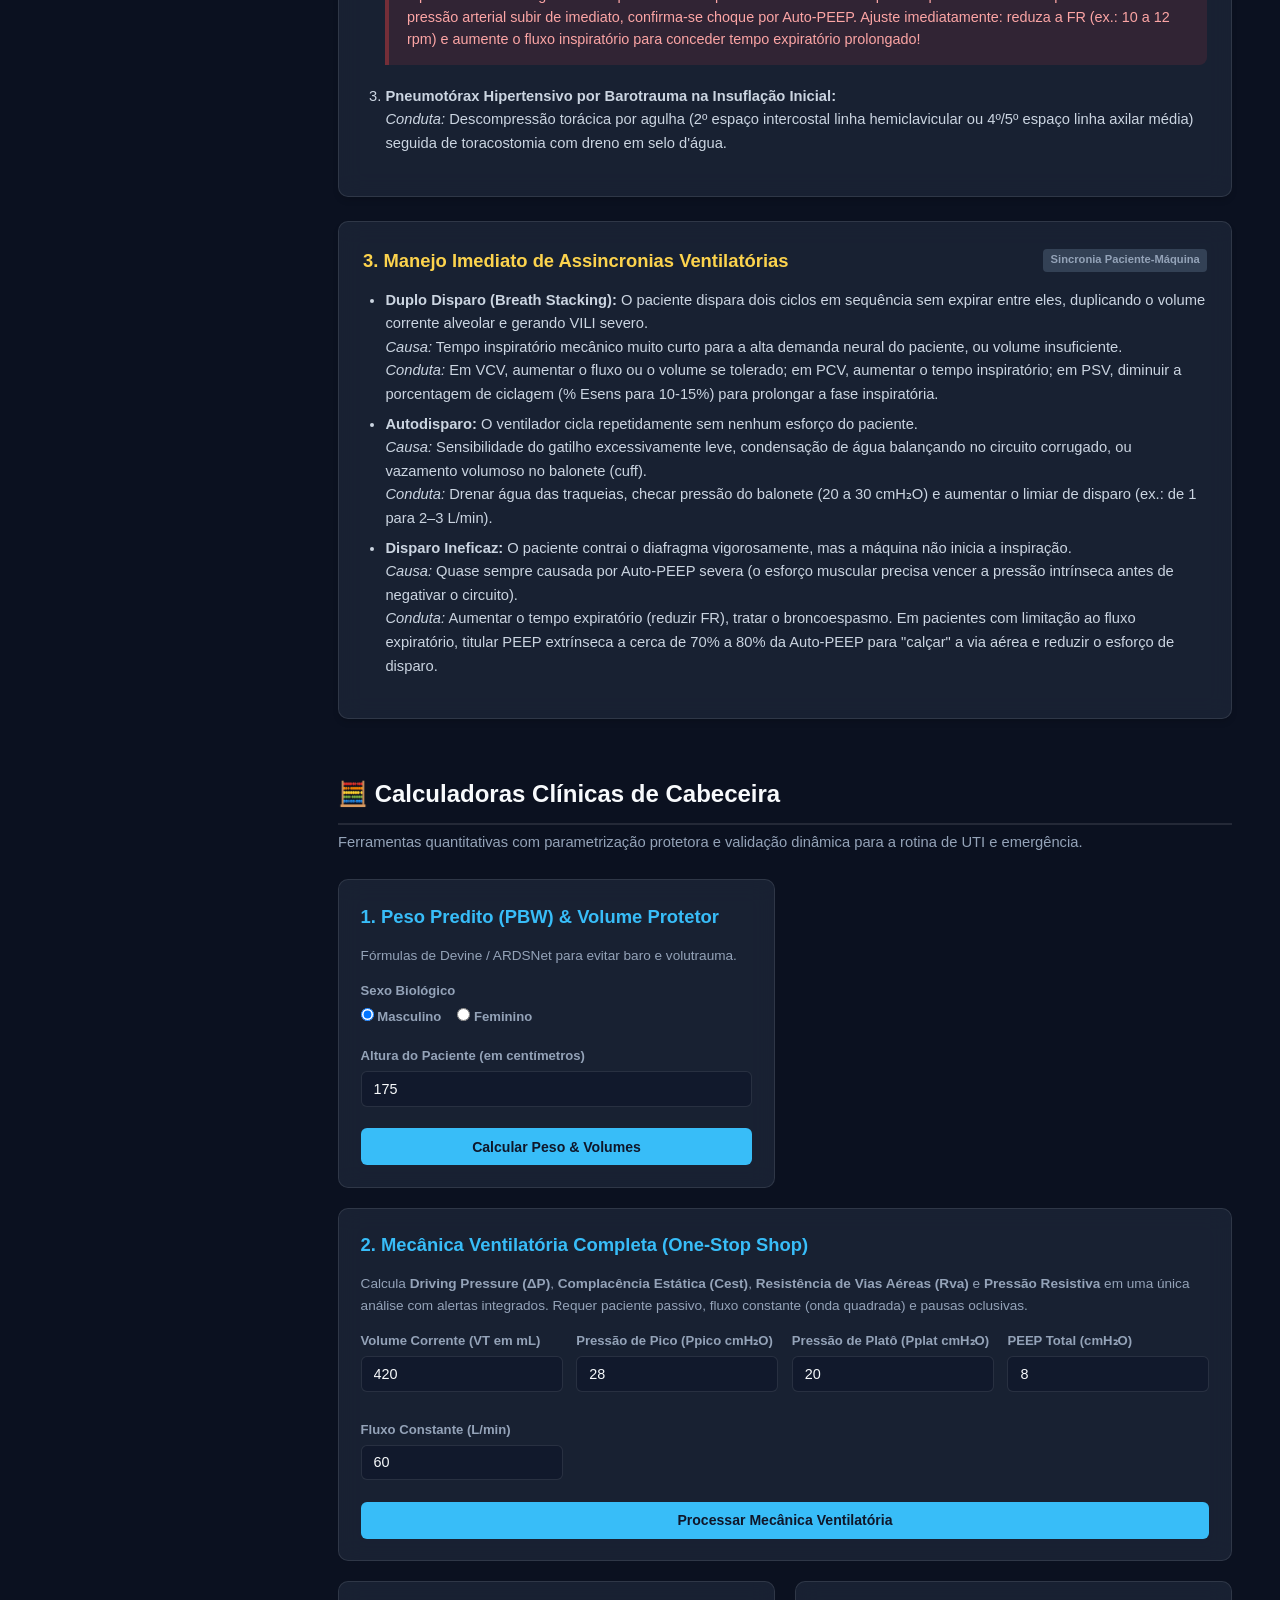
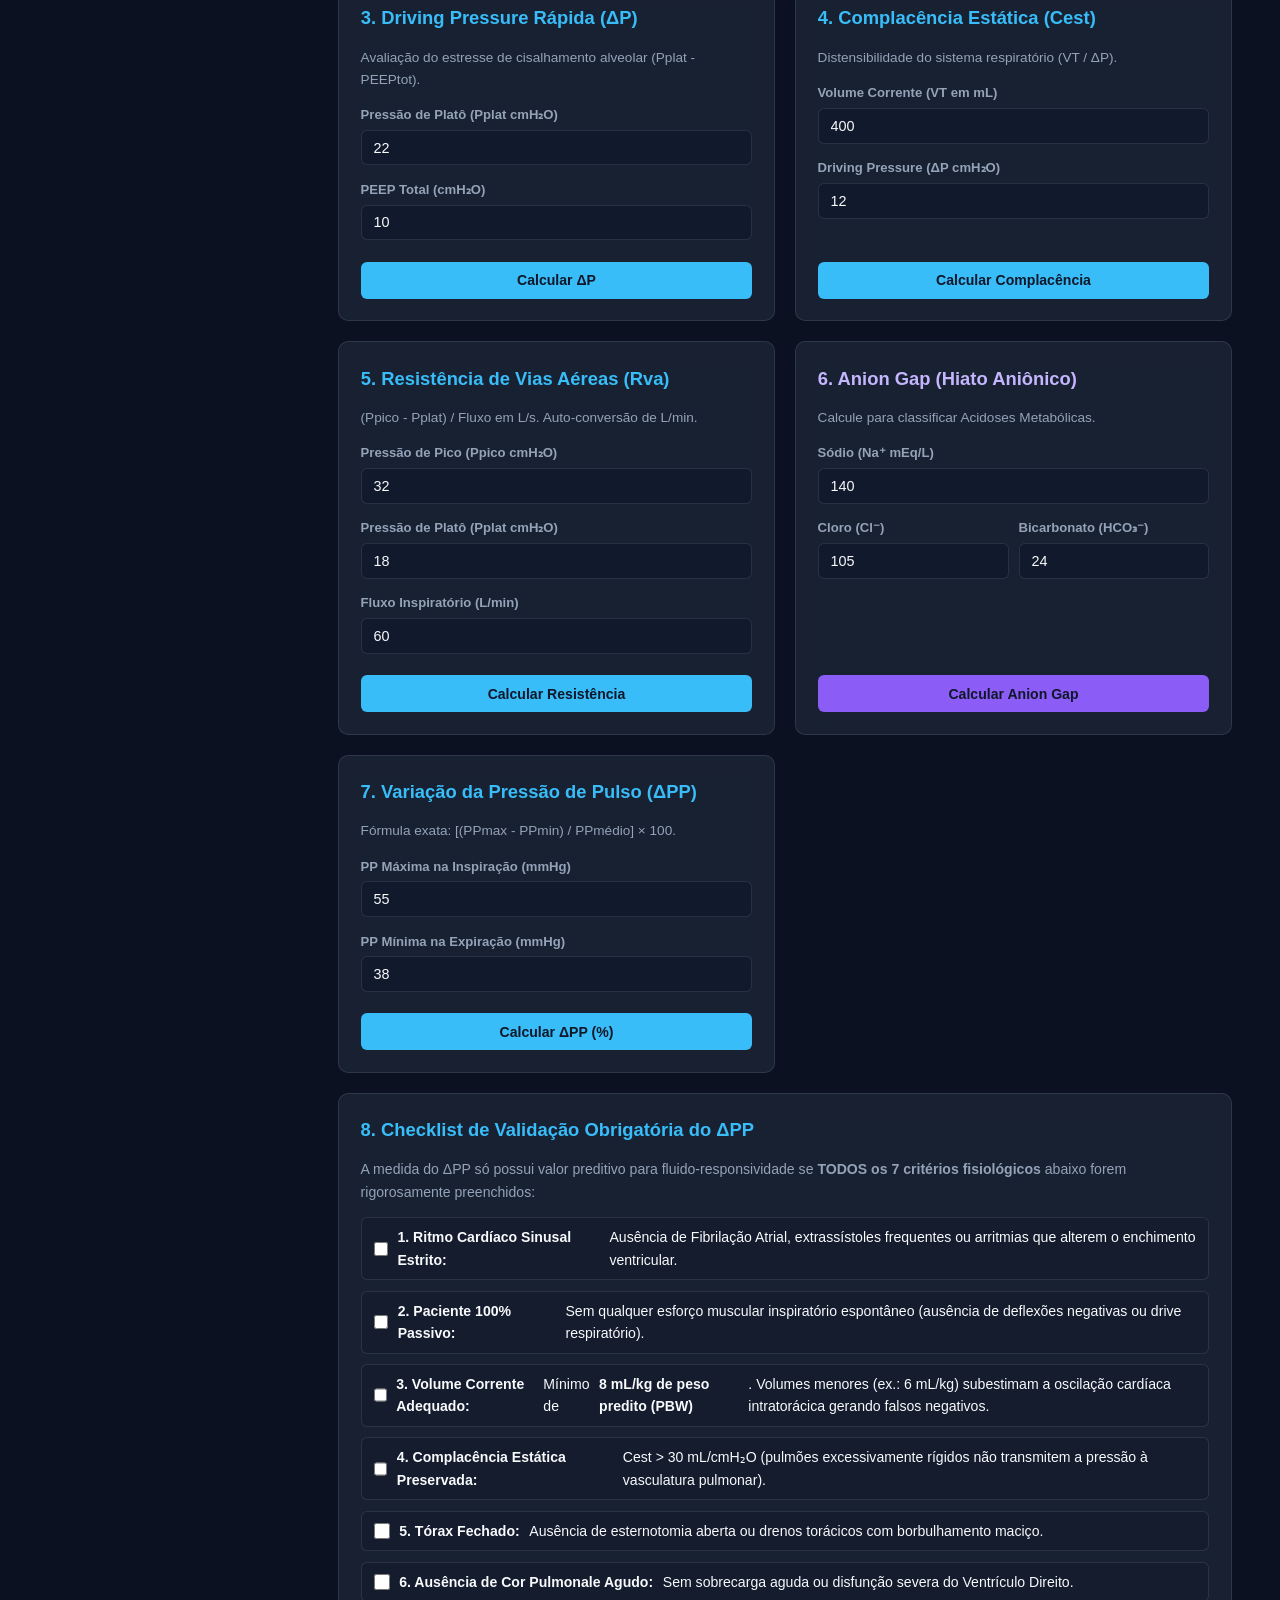
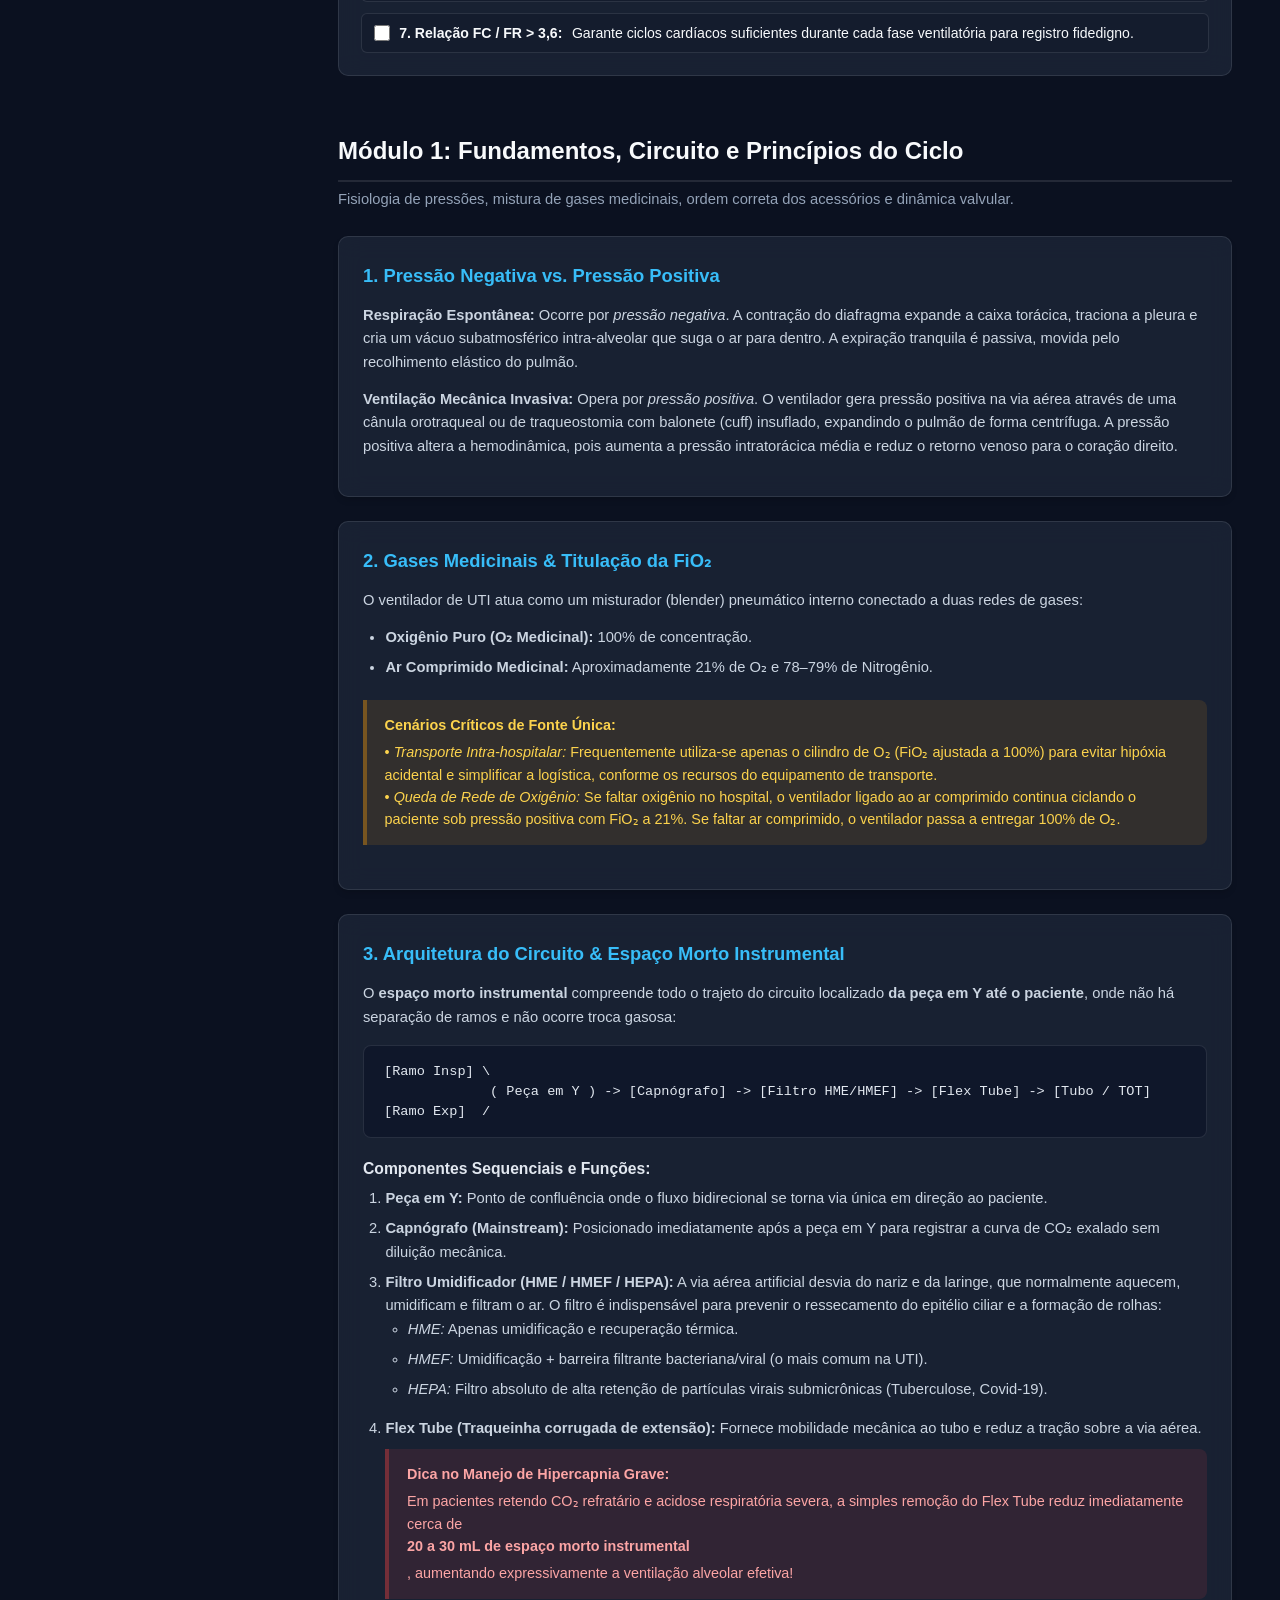
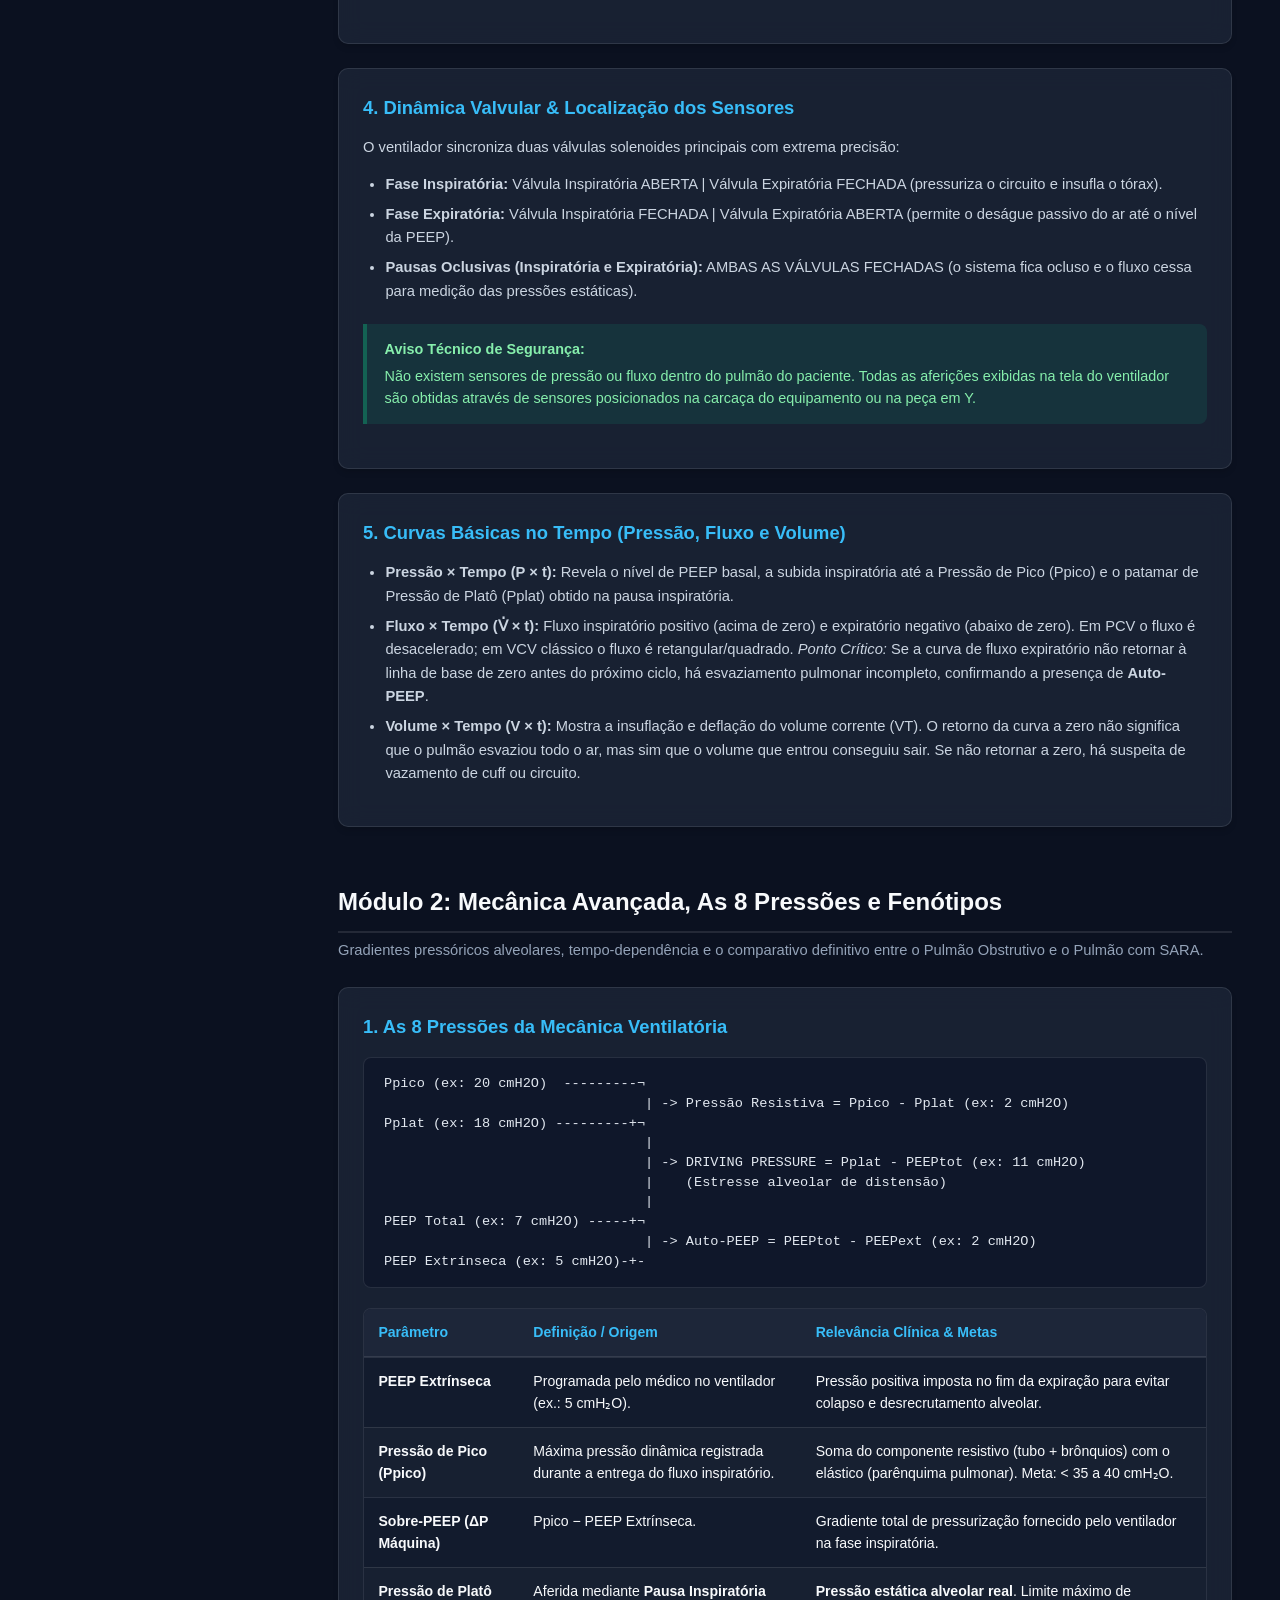
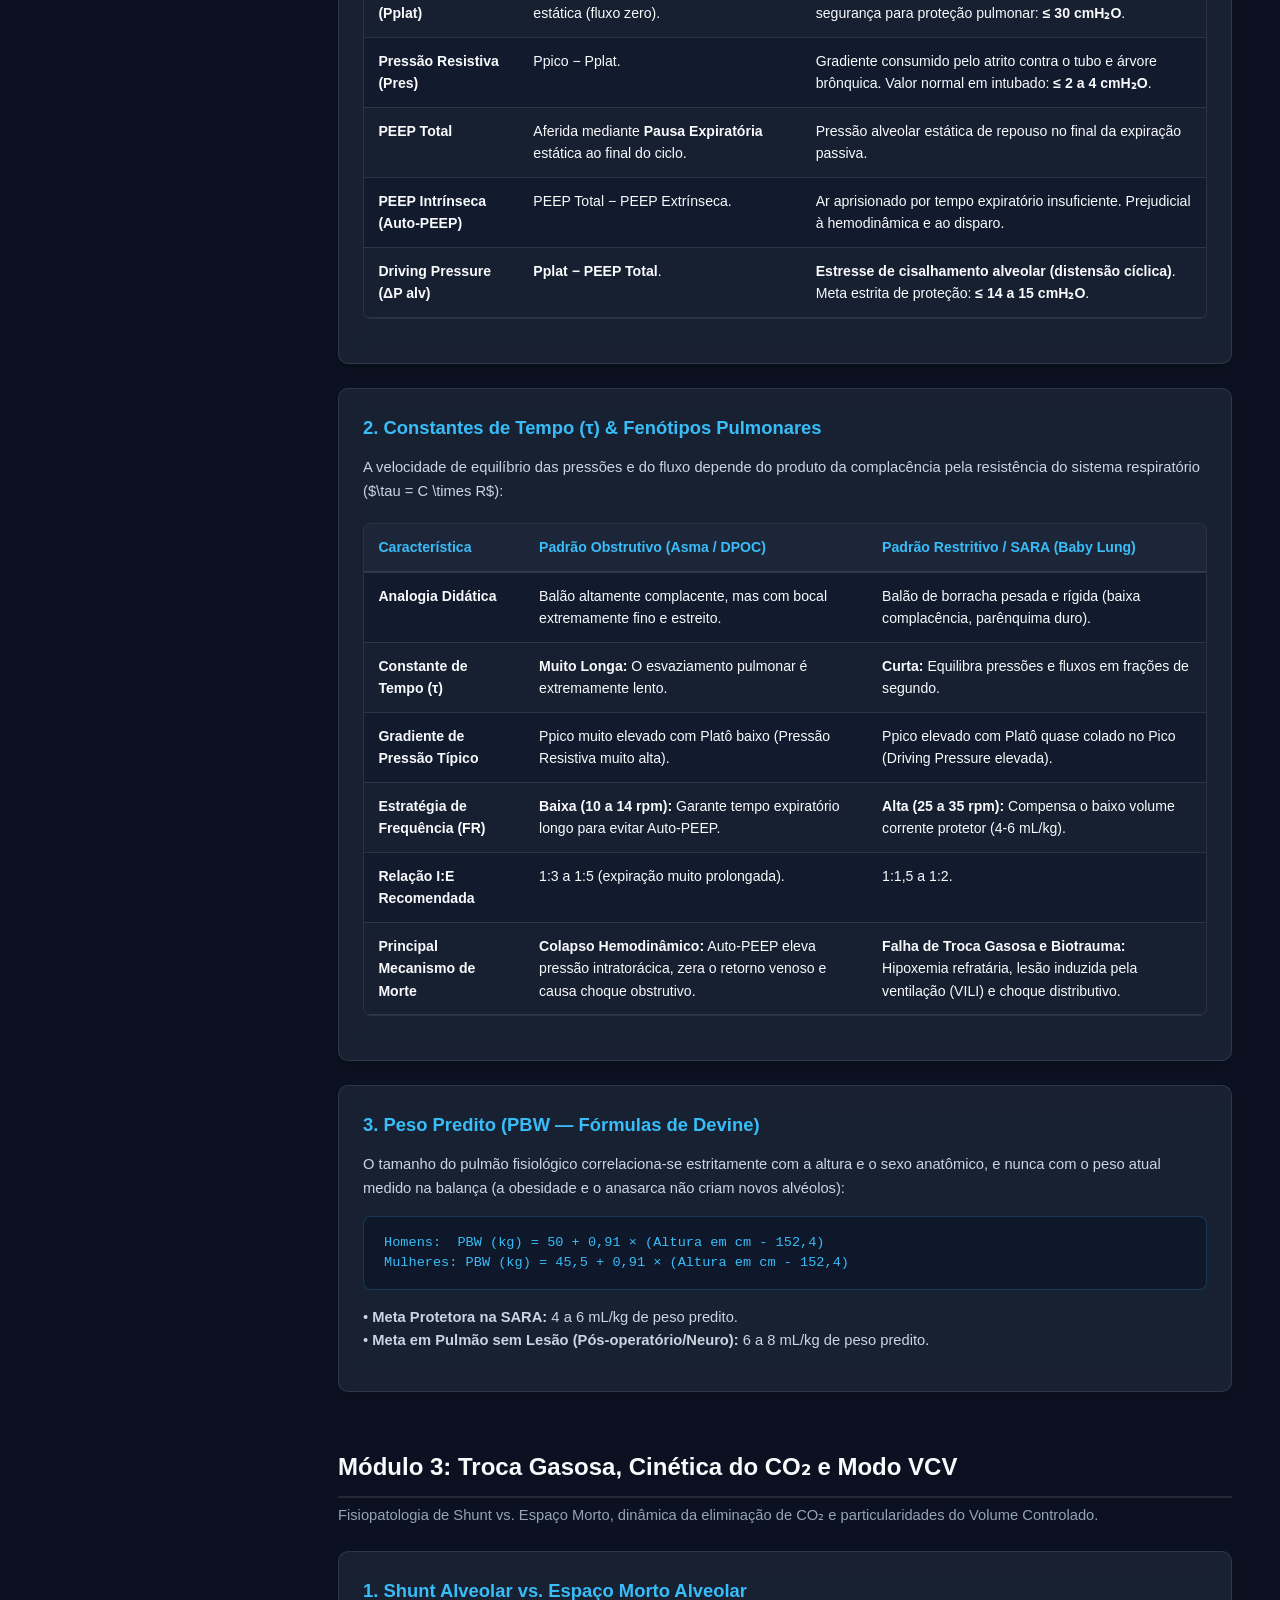
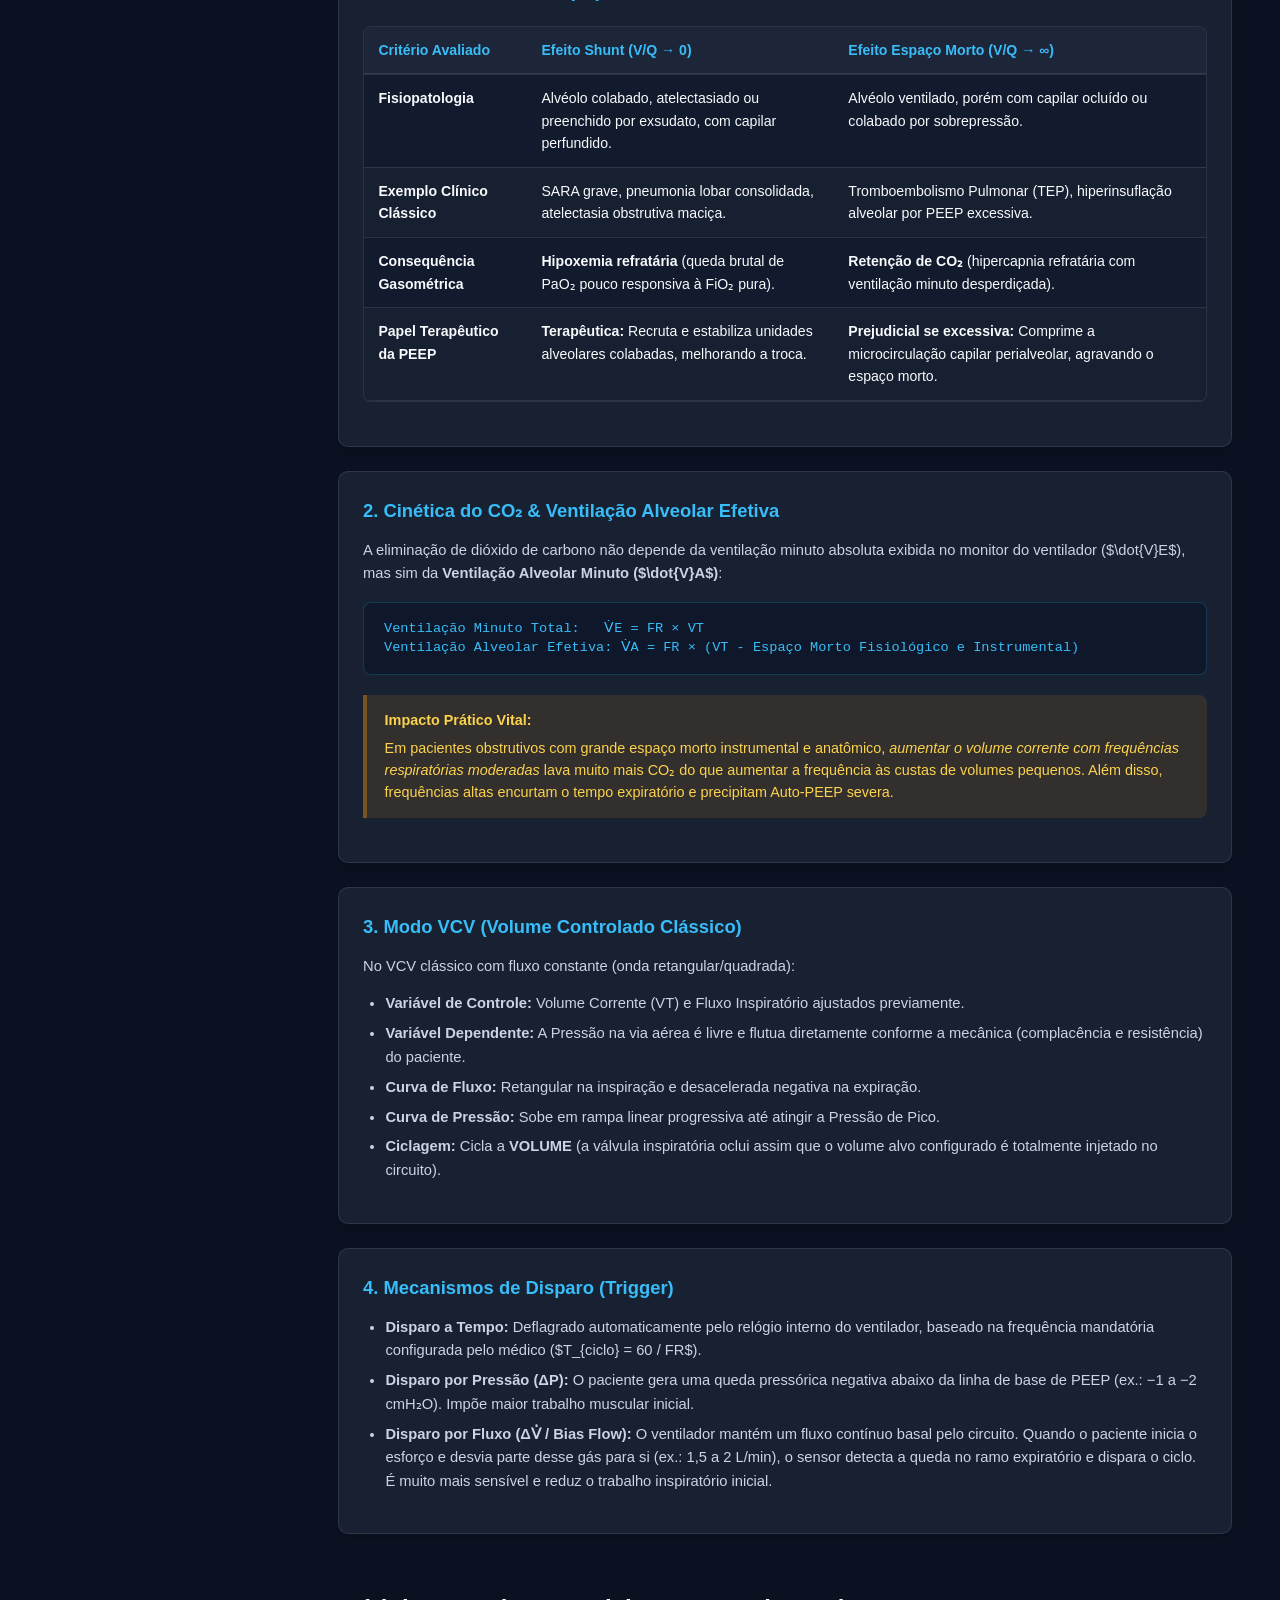
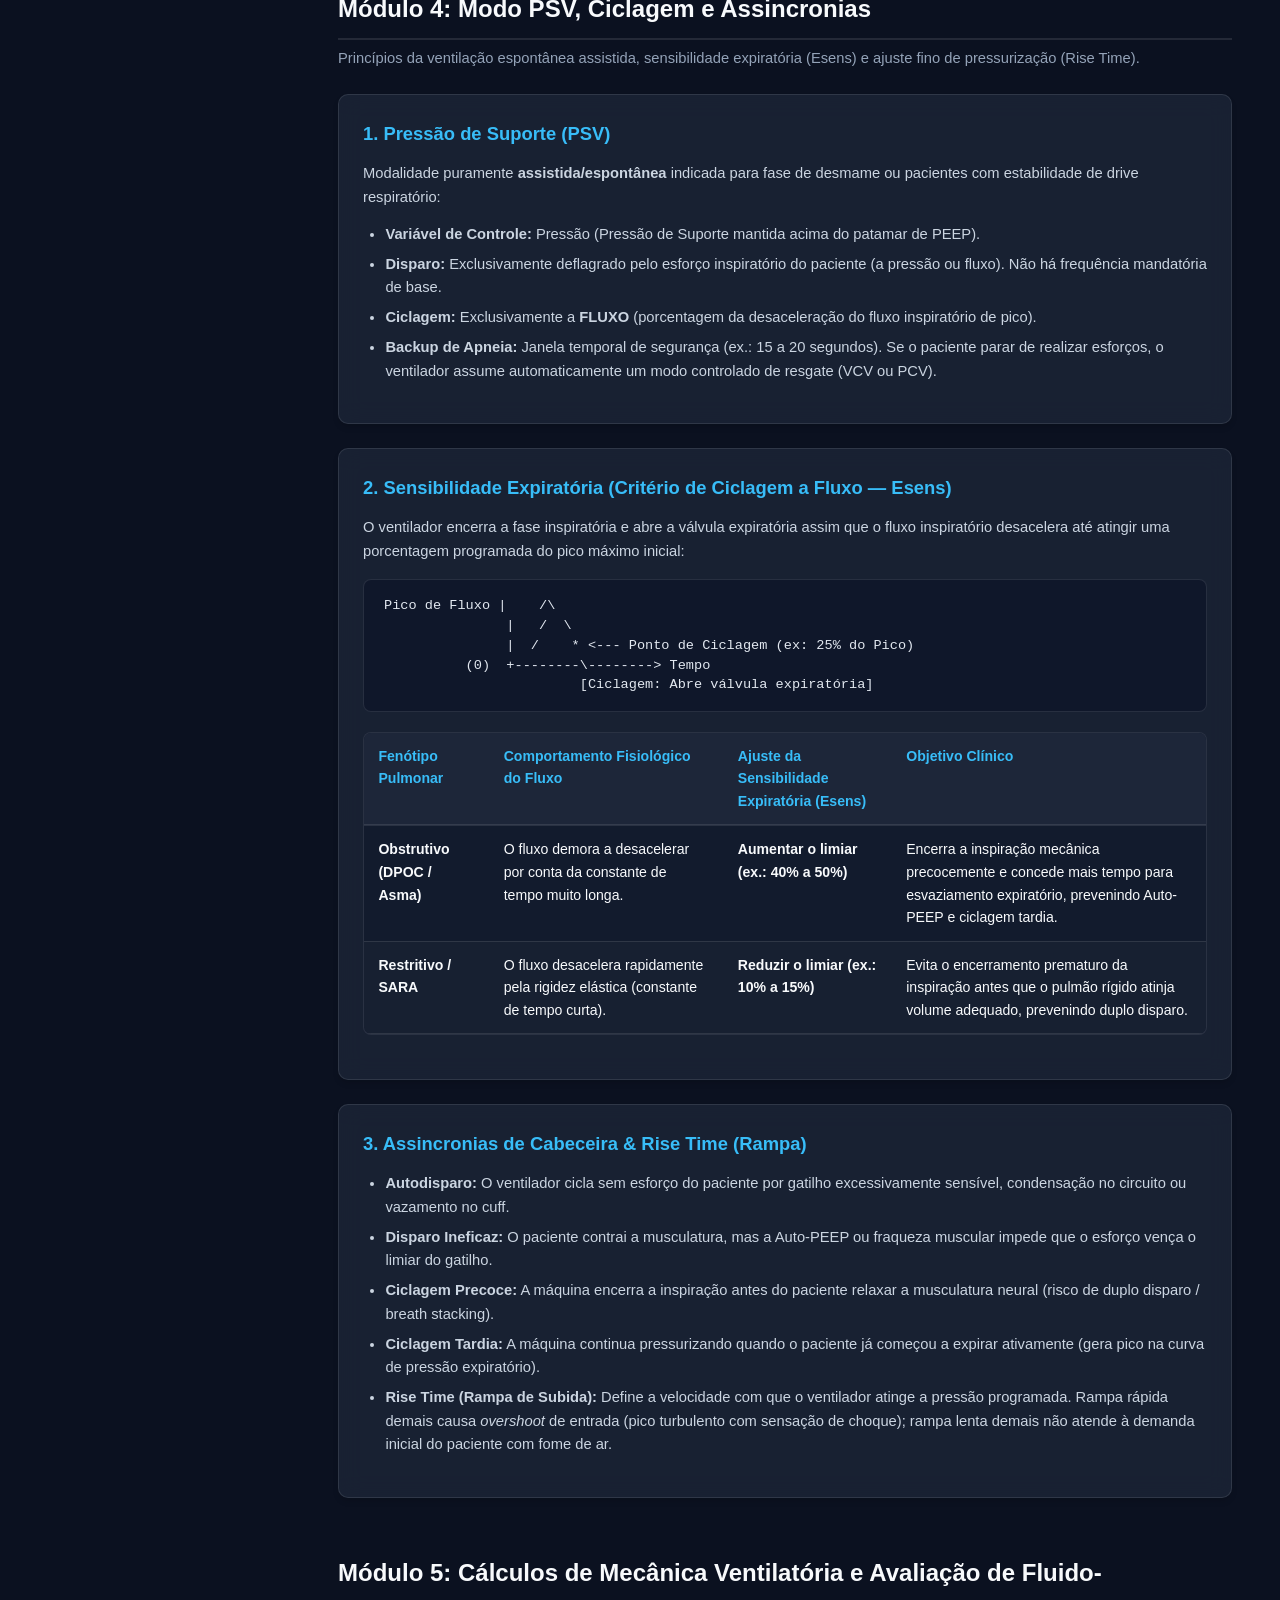
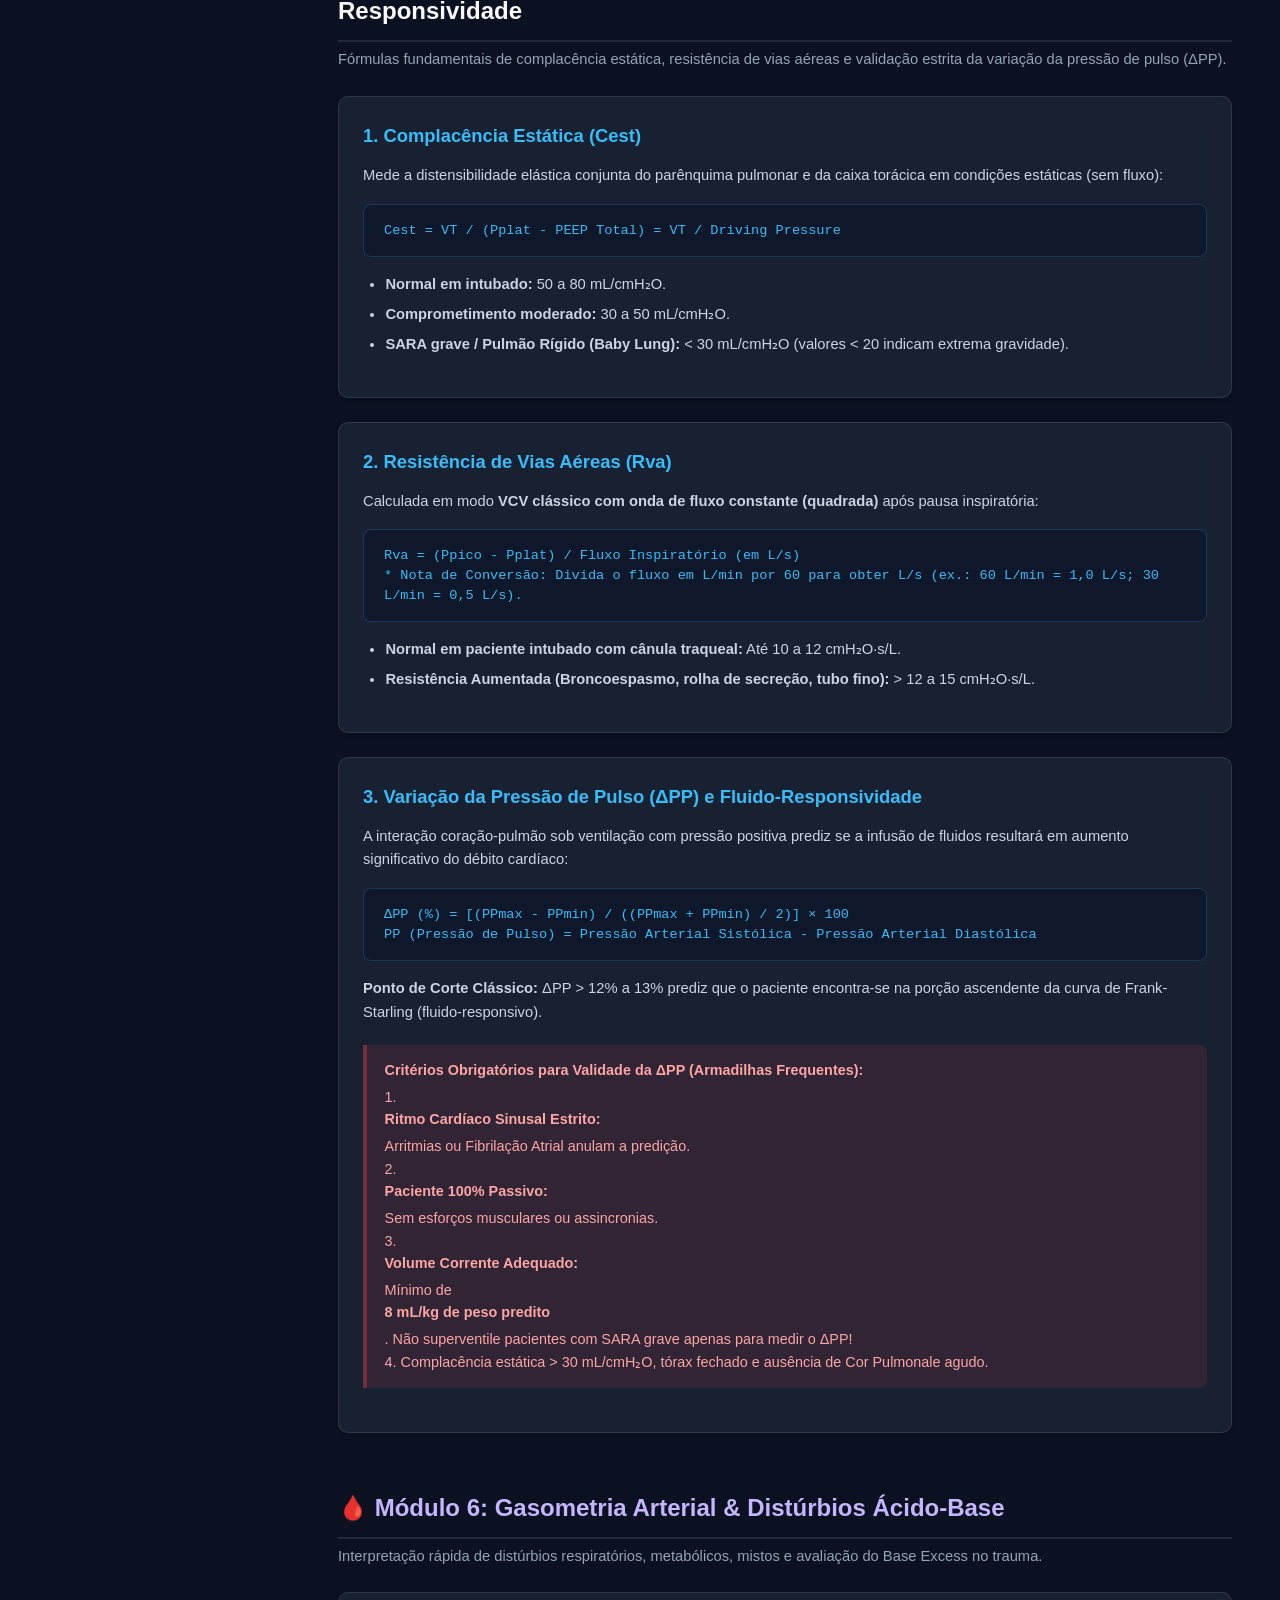
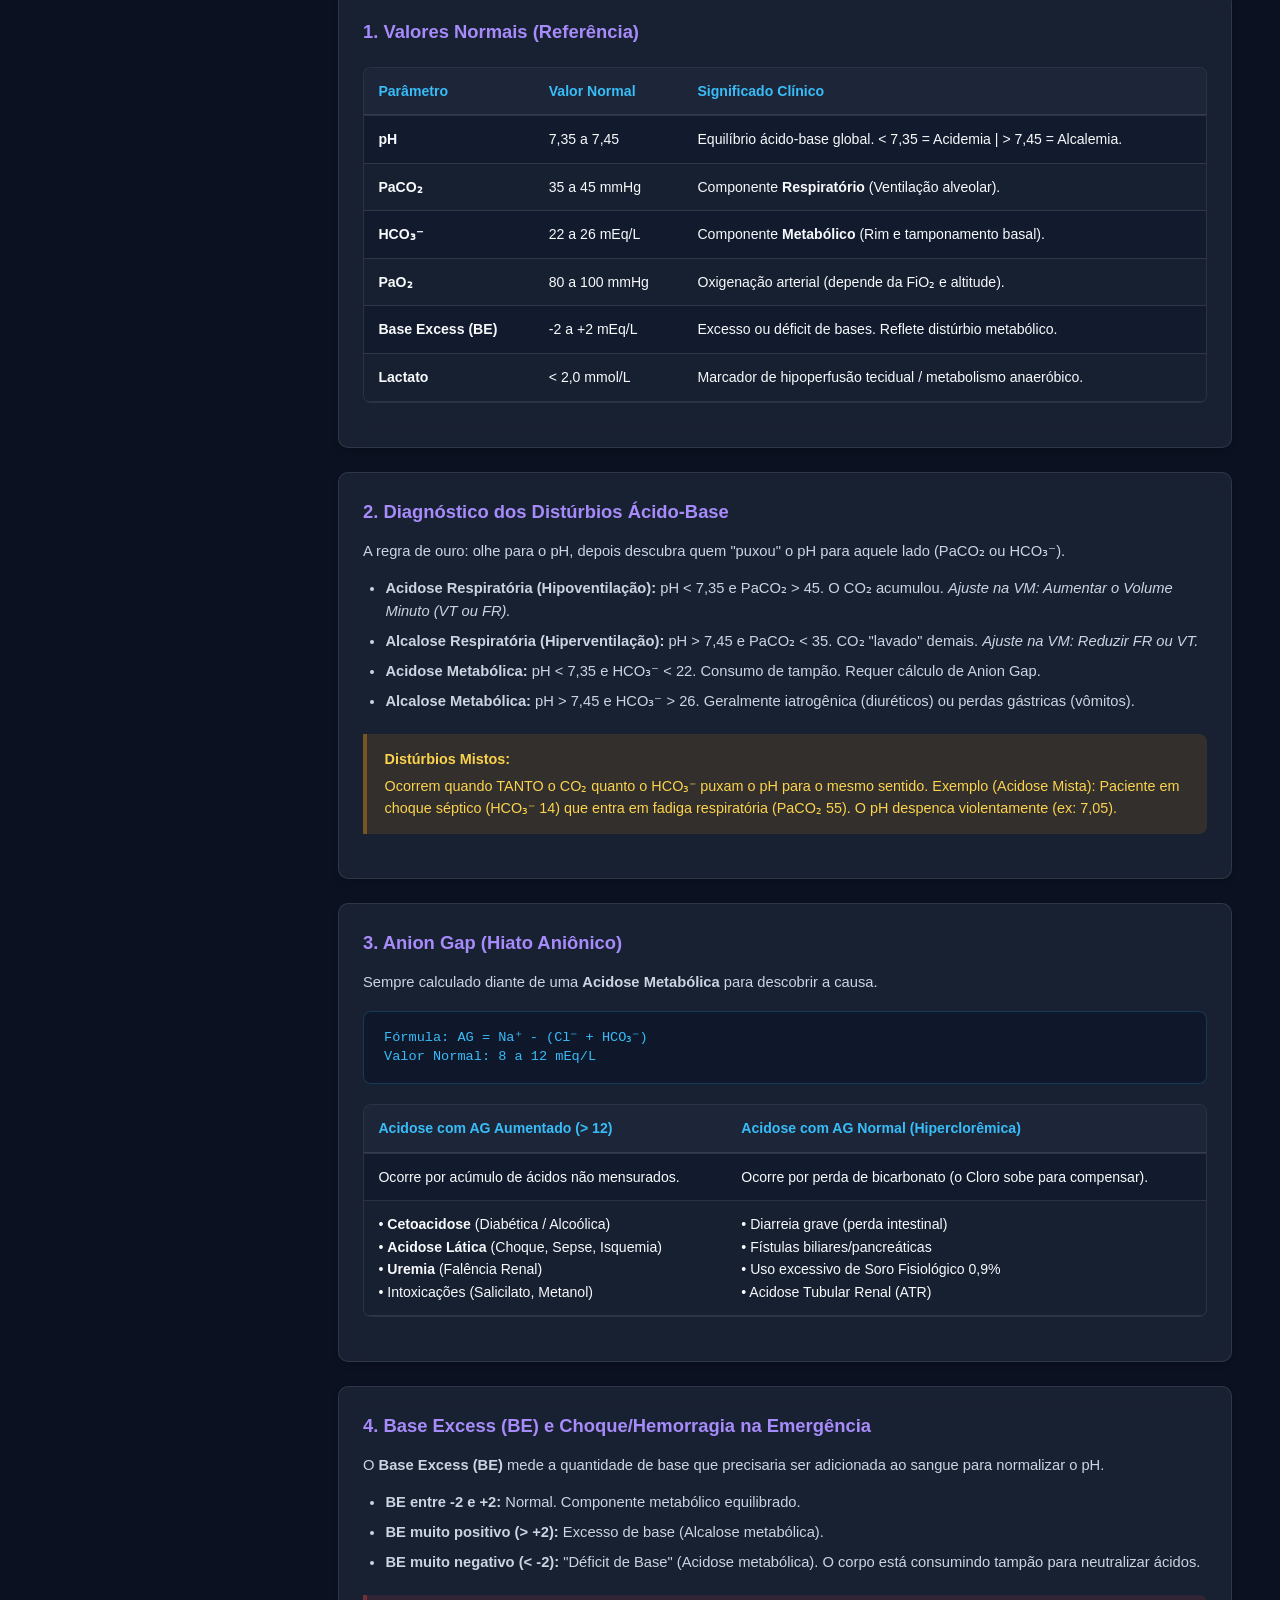
==== commit a1121a48: "Update fmt.Println message from 'Hello' to 'Goodbye'" ====
--- a/index.html
+++ b/index.html
@@ -2,7 +2,7 @@
 <html lang="pt-BR">
 <head>
   <meta charset="UTF-8">
-  <meta name="viewport" content="width=device-width, initial-scale=1.0">
+  <meta name="viewport" content="width=device-width, initial-scale=1.0, maximum-scale=1.0, user-scalable=no">
   <title>VM Pro — Manual Clínico & Decisão em Ventilação Mecânica</title>
   <link rel="preconnect" href="https://fonts.googleapis.com">
   <link rel="preconnect" href="https://fonts.gstatic.com" crossorigin>
@@ -71,6 +71,7 @@
   z-index: 100;
   overflow-y: auto;
   box-shadow: 2px 0 10px rgba(0, 0, 0, 0.3);
+  transition: transform 0.3s ease;
 }
 
 .brand-header {
@@ -337,6 +338,8 @@
   display: flex;
   justify-content: space-between;
   align-items: center;
+  flex-wrap: wrap;
+  gap: 0.5rem;
 }
 
 h4 {
@@ -370,6 +373,7 @@
   border-radius: 8px;
   border: 1px solid var(--border-color);
   background: rgba(15, 23, 42, 0.5);
+  -webkit-overflow-scrolling: touch;
 }
 
 table {
@@ -435,31 +439,24 @@
 }
 
 /* Formula & Diagram Boxes */
-.formula-box {
+.formula-box, .diagram-box {
   background-color: #0f172a;
   border: 1px solid rgba(56, 189, 248, 0.2);
   color: #38bdf8;
   padding: 1rem 1.25rem;
   border-radius: 8px;
-  font-family: 'Consolas', 'Courier New', monospace;
-  font-size: 0.92rem;
+  font-family: 'JetBrains Mono', 'Consolas', monospace;
+  font-size: 0.85rem;
   margin: 1rem 0;
   overflow-x: auto;
   white-space: pre-wrap;
+  line-height: 1.45;
 }
 
 .diagram-box {
-  background-color: #0f172a;
-  border: 1px solid var(--border-color);
   color: #e2e8f0;
-  padding: 1.2rem;
-  border-radius: 8px;
-  font-family: 'Consolas', 'Courier New', monospace;
-  font-size: 0.85rem;
-  line-height: 1.45;
+  border-color: var(--border-color);
   white-space: pre;
-  overflow-x: auto;
-  margin: 1rem 0;
 }
 
 /* Calculators Grid & Form Layout */
@@ -676,16 +673,24 @@
 @media (max-width: 900px) {
   #sidebar {
     transform: translateX(-100%);
-    transition: transform 0.25s ease;
   }
   
   #sidebar.open {
     transform: translateX(0);
   }
+
+  /* Aplica um fundo escuro quando o menu estiver aberto no mobile */
+  #sidebar.open::after {
+    content: '';
+    position: fixed;
+    top: 0; left: var(--sidebar-width); right: -100vw; bottom: 0;
+    background: rgba(0,0,0,0.5);
+    z-index: -1;
+  }
   
   #main-content {
     margin-left: 0;
-    padding: 1.25rem 1rem 6rem;
+    padding: 1rem 1rem 6rem;
   }
   
   .mobile-header {
@@ -699,6 +704,16 @@
   .calc-grid {
     grid-template-columns: 1fr;
   }
+
+  /* Melhoria no scroll das tabelas no celular */
+  .table-responsive {
+    border-right: none;
+    border-left: none;
+    border-radius: 0;
+    margin-left: -1rem;
+    margin-right: -1rem;
+    padding: 0 1rem;
+  }
 }
   </style>
 </head>
@@ -732,40 +747,45 @@
     <ul class="nav-list">
       <li class="nav-category">Ação Imediata</li>
       <li class="nav-item">
-        <a href="#plantao" class="nav-link">
+        <a href="#plantao" class="nav-link" onclick="closeSidebarMobile()">
           <span class="nav-badge danger">🚨</span> Plantão & Troubleshooting
         </a>
       </li>
       <li class="nav-item">
-        <a href="#calculadoras" class="nav-link">
+        <a href="#calculadoras" class="nav-link" onclick="closeSidebarMobile()">
           <span class="nav-badge accent">🧮</span> Calculadoras de Cabeceira
         </a>
       </li>
 
       <li class="nav-category">Manual Completo Revisado</li>
       <li class="nav-item">
-        <a href="#mod1" class="nav-link active">
+        <a href="#mod1" class="nav-link active" onclick="closeSidebarMobile()">
           <span class="nav-badge">01</span> Circuito & Fisiologia Básica
         </a>
       </li>
       <li class="nav-item">
-        <a href="#mod2" class="nav-link">
+        <a href="#mod2" class="nav-link" onclick="closeSidebarMobile()">
           <span class="nav-badge">02</span> Mecânica, As 8 Pressões & Fenótipos
         </a>
       </li>
       <li class="nav-item">
-        <a href="#mod3" class="nav-link">
+        <a href="#mod3" class="nav-link" onclick="closeSidebarMobile()">
           <span class="nav-badge">03</span> Relação V/Q, CO₂ & Modo VCV
         </a>
       </li>
       <li class="nav-item">
-        <a href="#mod4" class="nav-link">
+        <a href="#mod4" class="nav-link" onclick="closeSidebarMobile()">
           <span class="nav-badge">04</span> Modo PSV, Ciclagem & Assincronias
         </a>
       </li>
       <li class="nav-item">
-        <a href="#mod5" class="nav-link">
+        <a href="#mod5" class="nav-link" onclick="closeSidebarMobile()">
           <span class="nav-badge">05</span> Cálculos de Mecânica & ΔPP
+        </a>
+      </li>
+      <li class="nav-item">
+        <a href="#mod6" class="nav-link" onclick="closeSidebarMobile()">
+          <span class="nav-badge" style="background:#8b5cf6; color:#ddd6fe;">06</span> Gasometria & Ácido-Base
         </a>
       </li>
     </ul>
@@ -785,6 +805,7 @@
         <a href="#calculadoras" class="pill-btn">🧮 Calculadoras</a>
         <a href="#calc-pbw" class="pill-btn">⚖️ Peso Predito (PBW)</a>
         <a href="#calc-mech-all" class="pill-btn">📊 Mecânica Completa</a>
+        <a href="#mod6" class="pill-btn" style="border-color:#8b5cf6; color:#c4b5fd;">🩸 Gasometria</a>
       </div>
     </div>
 
@@ -1033,10 +1054,36 @@
           </div>
         </div>
 
-        <!-- Calc 6: Delta PP Numérico -->
+        <!-- Calc 6: Anion Gap (Gasometria) -->
         <div class="calc-item">
           <div>
-            <div class="card-header">6. Variação da Pressão de Pulso (ΔPP)</div>
+            <div class="card-header" style="color: #c4b5fd;">6. Anion Gap (Hiato Aniônico)</div>
+            <p style="font-size:0.85rem; color:var(--text-muted);">Calcule para classificar Acidoses Metabólicas.</p>
+            <div class="form-group">
+              <label>Sódio (Na⁺ mEq/L)</label>
+              <input type="number" id="ag-na" class="form-input" placeholder="Ex: 140" value="140">
+            </div>
+            <div style="display:flex; gap:10px;">
+              <div class="form-group" style="flex:1;">
+                <label>Cloro (Cl⁻)</label>
+                <input type="number" id="ag-cl" class="form-input" placeholder="Ex: 105" value="105">
+              </div>
+              <div class="form-group" style="flex:1;">
+                <label>Bicarbonato (HCO₃⁻)</label>
+                <input type="number" id="ag-hco3" class="form-input" placeholder="Ex: 24" value="24">
+              </div>
+            </div>
+          </div>
+          <div>
+            <button class="btn-calc" style="background-color:#8b5cf6;" onclick="calcAnionGap()">Calcular Anion Gap</button>
+            <div id="ag-result" class="result-badge" style="display:none;"></div>
+          </div>
+        </div>
+
+        <!-- Calc 7: Delta PP Numérico -->
+        <div class="calc-item">
+          <div>
+            <div class="card-header">7. Variação da Pressão de Pulso (ΔPP)</div>
             <p style="font-size:0.85rem; color:var(--text-muted);">Fórmula exata: [(PPmax - PPmin) / PPmédio] × 100.</p>
             <div class="form-group">
               <label>PP Máxima na Inspiração (mmHg)</label>
@@ -1050,26 +1097,6 @@
           <div>
             <button class="btn-calc" onclick="calcDPP()">Calcular ΔPP (%)</button>
             <div id="dpp-result" class="result-badge" style="display:none;"></div>
-          </div>
-        </div>
-
-        <!-- Calc 7: Tempo de Ciclo & Relação I:E -->
-        <div class="calc-item">
-          <div>
-            <div class="card-header">7. Tempo de Ciclo & Relação I:E</div>
-            <p style="font-size:0.85rem; color:var(--text-muted);">Cálculo temporal da ciclagem mandatória: Tciclo = 60 / FR.</p>
-            <div class="form-group">
-              <label>Frequência Respiratória (rpm)</label>
-              <input type="number" id="cycle-fr" class="form-input" placeholder="Ex: 16" value="16">
-            </div>
-            <div class="form-group">
-              <label>Tempo Inspiratório Programado (segundos)</label>
-              <input type="number" step="0.1" id="cycle-tinsp" class="form-input" placeholder="Ex: 1.0" value="1.0">
-            </div>
-          </div>
-          <div>
-            <button class="btn-calc" onclick="calcCycleTime()">Calcular Ciclo & Relação I:E</button>
-            <div id="cycle-result" class="result-badge" style="display:none;"></div>
           </div>
         </div>
 
@@ -1090,7 +1117,7 @@
               <label class="check-item"><input type="checkbox" class="deltapp-check"> <strong>7. Relação FC / FR > 3,6:</strong> Garante ciclos cardíacos suficientes durante cada fase ventilatória para registro fidedigno.</label>
             </div>
           </div>
-          <div id="deltapp-validation-banner" class="validation-banner invalid hidden" style="margin-top: 1rem;"></div>
+          <div id="deltapp-validation-banner" class="validation-banner invalid" style="display:none; margin-top: 1rem;"></div>
         </div>
 
       </div>
@@ -1491,418 +1518,382 @@
       </div>
     </section>
 
+    <!-- ==================== MÓDULO 6: GASOMETRIA ==================== -->
+    <section id="mod6" class="module-section">
+      <h2 class="section-title" style="color: #c4b5fd;">🩸 Módulo 6: Gasometria Arterial & Distúrbios Ácido-Base</h2>
+      <p class="section-desc">Interpretação rápida de distúrbios respiratórios, metabólicos, mistos e avaliação do Base Excess no trauma.</p>
+
+      <div class="card">
+        <div class="card-header" style="color:#a78bfa;">1. Valores Normais (Referência)</div>
+        <div class="table-responsive">
+          <table>
+            <thead>
+              <tr>
+                <th>Parâmetro</th>
+                <th>Valor Normal</th>
+                <th>Significado Clínico</th>
+              </tr>
+            </thead>
+            <tbody>
+              <tr>
+                <td><strong>pH</strong></td>
+                <td>7,35 a 7,45</td>
+                <td>Equilíbrio ácido-base global. &lt; 7,35 = Acidemia | &gt; 7,45 = Alcalemia.</td>
+              </tr>
+              <tr>
+                <td><strong>PaCO₂</strong></td>
+                <td>35 a 45 mmHg</td>
+                <td>Componente <strong>Respiratório</strong> (Ventilação alveolar).</td>
+              </tr>
+              <tr>
+                <td><strong>HCO₃⁻</strong></td>
+                <td>22 a 26 mEq/L</td>
+                <td>Componente <strong>Metabólico</strong> (Rim e tamponamento basal).</td>
+              </tr>
+              <tr>
+                <td><strong>PaO₂</strong></td>
+                <td>80 a 100 mmHg</td>
+                <td>Oxigenação arterial (depende da FiO₂ e altitude).</td>
+              </tr>
+              <tr>
+                <td><strong>Base Excess (BE)</strong></td>
+                <td>-2 a +2 mEq/L</td>
+                <td>Excesso ou déficit de bases. Reflete distúrbio metabólico.</td>
+              </tr>
+              <tr>
+                <td><strong>Lactato</strong></td>
+                <td>&lt; 2,0 mmol/L</td>
+                <td>Marcador de hipoperfusão tecidual / metabolismo anaeróbico.</td>
+              </tr>
+            </tbody>
+          </table>
+        </div>
+      </div>
+
+      <div class="card">
+        <div class="card-header" style="color:#a78bfa;">2. Diagnóstico dos Distúrbios Ácido-Base</div>
+        <p>A regra de ouro: olhe para o pH, depois descubra quem "puxou" o pH para aquele lado (PaCO₂ ou HCO₃⁻).</p>
+        <ul>
+          <li><strong>Acidose Respiratória (Hipoventilação):</strong> pH &lt; 7,35 e PaCO₂ &gt; 45. O CO₂ acumulou. <em>Ajuste na VM: Aumentar o Volume Minuto (VT ou FR).</em></li>
+          <li><strong>Alcalose Respiratória (Hiperventilação):</strong> pH &gt; 7,45 e PaCO₂ &lt; 35. CO₂ "lavado" demais. <em>Ajuste na VM: Reduzir FR ou VT.</em></li>
+          <li><strong>Acidose Metabólica:</strong> pH &lt; 7,35 e HCO₃⁻ &lt; 22. Consumo de tampão. Requer cálculo de Anion Gap.</li>
+          <li><strong>Alcalose Metabólica:</strong> pH &gt; 7,45 e HCO₃⁻ &gt; 26. Geralmente iatrogênica (diuréticos) ou perdas gástricas (vômitos).</li>
+        </ul>
+        <div class="callout callout-warning">
+          <strong>Distúrbios Mistos:</strong> Ocorrem quando TANTO o CO₂ quanto o HCO₃⁻ puxam o pH para o mesmo sentido. Exemplo (Acidose Mista): Paciente em choque séptico (HCO₃⁻ 14) que entra em fadiga respiratória (PaCO₂ 55). O pH despenca violentamente (ex: 7,05).
+        </div>
+      </div>
+
+      <div class="card">
+        <div class="card-header" style="color:#a78bfa;">3. Anion Gap (Hiato Aniônico)</div>
+        <p>Sempre calculado diante de uma <strong>Acidose Metabólica</strong> para descobrir a causa.</p>
+        <div class="formula-box">Fórmula: AG = Na⁺ - (Cl⁻ + HCO₃⁻)
+Valor Normal: 8 a 12 mEq/L</div>
+        <div class="table-responsive">
+          <table>
+            <thead>
+              <tr>
+                <th>Acidose com AG Aumentado (&gt; 12)</th>
+                <th>Acidose com AG Normal (Hiperclorêmica)</th>
+              </tr>
+            </thead>
+            <tbody>
+              <tr>
+                <td>Ocorre por acúmulo de ácidos não mensurados.</td>
+                <td>Ocorre por perda de bicarbonato (o Cloro sobe para compensar).</td>
+              </tr>
+              <tr>
+                <td>• <strong>Cetoacidose</strong> (Diabética / Alcoólica)<br>• <strong>Acidose Lática</strong> (Choque, Sepse, Isquemia)<br>• <strong>Uremia</strong> (Falência Renal)<br>• Intoxicações (Salicilato, Metanol)</td>
+                <td>• Diarreia grave (perda intestinal)<br>• Fístulas biliares/pancreáticas<br>• Uso excessivo de Soro Fisiológico 0,9%<br>• Acidose Tubular Renal (ATR)</td>
+              </tr>
+            </tbody>
+          </table>
+        </div>
+      </div>
+
+      <div class="card">
+        <div class="card-header" style="color:#a78bfa;">4. Base Excess (BE) e Choque/Hemorragia na Emergência</div>
+        <p>O <strong>Base Excess (BE)</strong> mede a quantidade de base que precisaria ser adicionada ao sangue para normalizar o pH.</p>
+        <ul>
+          <li><strong>BE entre -2 e +2:</strong> Normal. Componente metabólico equilibrado.</li>
+          <li><strong>BE muito positivo (&gt; +2):</strong> Excesso de base (Alcalose metabólica).</li>
+          <li><strong>BE muito negativo (&lt; -2):</strong> "Déficit de Base" (Acidose metabólica). O corpo está consumindo tampão para neutralizar ácidos.</li>
+        </ul>
+        <div class="callout callout-danger">
+          <strong>A Regra de Ouro do Trauma (Dica de Emergência):</strong>
+          <br>No paciente vítima de trauma, um <strong>BE muito negativo (ex: -6, -10, -15)</strong> é um dos marcadores mais sensíveis e precoces de <strong>hipoperfusão tecidual e choque hemorrágico oculto</strong>. Antes mesmo da pressão arterial cair (devido à taquicardia compensatória), os tecidos mal perfundidos por falta de sangue iniciam metabolismo anaeróbio, gerando lactato, que consome o bicarbonato e afunda o BE. 
+          <br><br><em>Conduta prática:</em> Paciente traumatizado com BE muito negativo tem sangramento ativo até que se prove o contrário. Preparar protocolo de transfusão maciça e controle cirúrgico de danos!
+        </div>
+      </div>
+    </section>
+
   </main>
 
   <!-- Bottom Navigation (Mobile) -->
   <nav class="bottom-nav">
-    <a href="#plantao" class="bottom-nav-item">
+    <a href="#plantao" class="bottom-nav-item" onclick="closeSidebarMobile()">
       <span class="icon">🚨</span>
       <span>Plantão</span>
     </a>
-    <a href="#calculadoras" class="bottom-nav-item">
+    <a href="#calculadoras" class="bottom-nav-item" onclick="closeSidebarMobile()">
       <span class="icon">🧮</span>
       <span>Cálculos</span>
     </a>
-    <a href="#mod1" class="bottom-nav-item active">
-      <span class="icon">📚</span>
-      <span>Manual</span>
+    <a href="#mod6" class="bottom-nav-item" onclick="closeSidebarMobile()" style="color:#a78bfa;">
+      <span class="icon">🩸</span>
+      <span>Gaso</span>
     </a>
-    <a href="#main-content" class="bottom-nav-item" onclick="window.scrollTo(0,0);">
+    <a href="#main-content" class="bottom-nav-item" onclick="window.scrollTo(0,0); closeSidebarMobile();">
       <span class="icon">🔝</span>
       <span>Topo</span>
     </a>
   </nav>
 
-  <!-- Scripts -->
+  <!-- ================= JAVASCRIPT ================= -->
   <script>
-// Navigation & UI Helpers
-document.addEventListener('DOMContentLoaded', () => {
-  setupScrollSpy();
-  setupDeltaPPChecklist();
-  setupSearch();
-});
-
-// Toggle mobile sidebar
-function toggleSidebar() {
-  const sidebar = document.getElementById('sidebar');
-  sidebar.classList.toggle('open');
-}
-
-// Close sidebar when clicking outside on mobile
-document.addEventListener('click', (e) => {
-  const sidebar = document.getElementById('sidebar');
-  const toggleBtn = document.querySelector('.btn-mobile-toggle');
-  if (sidebar && sidebar.classList.contains('open')) {
-    if (!sidebar.contains(e.target) && (!toggleBtn || !toggleBtn.contains(e.target))) {
-      sidebar.classList.remove('open');
+    // Controle do Menu Mobile
+    const sidebar = document.getElementById('sidebar');
+
+    function toggleSidebar() {
+      sidebar.classList.toggle('open');
     }
-  }
-});
-
-// Scrollspy for sidebar links
-function setupScrollSpy() {
-  const sections = document.querySelectorAll('.module-section');
-  const navLinks = document.querySelectorAll('.nav-link');
-  const bottomNavLinks = document.querySelectorAll('.bottom-nav-item');
-
-  window.addEventListener('scroll', () => {
-    let currentId = '';
-    const scrollPos = window.pageYOffset + 140;
-
-    sections.forEach(section => {
-      const top = section.offsetTop;
-      const height = section.offsetHeight;
-      if (scrollPos >= top && scrollPos < top + height) {
-        currentId = section.getAttribute('id');
+
+    function closeSidebarMobile() {
+      if (window.innerWidth <= 900) {
+        sidebar.classList.remove('open');
       }
-    });
-
-    if (currentId) {
+    }
+
+    // Filtro de Busca
+    function filterContent() {
+      const query = document.getElementById('filterNav').value.toLowerCase();
+      const cards = document.querySelectorAll('.card, .calc-item');
+
+      cards.forEach(card => {
+        const text = card.innerText.toLowerCase();
+        if (text.includes(query) || query === '') {
+          card.style.display = 'flex'; 
+          if(card.classList.contains('card')) card.style.display = 'block';
+        } else {
+          card.style.display = 'none';
+        }
+      });
+    }
+
+    // Scroll Highlights no Menu
+    window.addEventListener('scroll', () => {
+      const sections = document.querySelectorAll('.module-section');
+      const navLinks = document.querySelectorAll('.nav-link');
+      let currentId = '';
+
+      sections.forEach(section => {
+        const top = section.offsetTop - 150;
+        if (window.pageYOffset >= top) {
+          currentId = section.getAttribute('id');
+        }
+      });
+
       navLinks.forEach(link => {
         link.classList.remove('active');
         if (link.getAttribute('href') === `#${currentId}`) {
           link.classList.add('active');
         }
       });
-
-      bottomNavLinks.forEach(link => {
-        link.classList.remove('active');
-        if (link.getAttribute('href') === `#${currentId}`) {
-          link.classList.add('active');
-        }
-      });
+    });
+
+    // Calculadoras
+    function calcPBW() {
+      const sexInput = document.querySelector('input[name="pbw-sex"]:checked');
+      const height = parseFloat(document.getElementById('pbw-height').value);
+      const res = document.getElementById('pbw-result');
+
+      if (!height || height < 120) {
+        alert('Insira uma altura válida em centímetros.');
+        return;
+      }
+
+      const diff = height - 152.4;
+      const pbw = sexInput.value === 'male' ? (50 + 0.91 * diff) : (45.5 + 0.91 * diff);
+      const vt4 = Math.round(pbw * 4);
+      const vt6 = Math.round(pbw * 6);
+      const vt8 = Math.round(pbw * 8);
+
+      res.style.display = 'block';
+      res.className = 'result-badge success';
+      res.innerHTML = `
+        <strong>Peso Predito:</strong> ${pbw.toFixed(1)} kg<br>
+        • Protetor SARA (4 mL/kg): <strong>${vt4} mL</strong><br>
+        • Protetor SARA (6 mL/kg): <strong>${vt6} mL</strong><br>
+        • Convencional (8 mL/kg): <strong>${vt8} mL</strong>
+      `;
     }
-  });
-}
-
-// Global Search Filter
-function setupSearch() {
-  const searchInput = document.getElementById('filterNav');
-  if (!searchInput) return;
-
-  searchInput.addEventListener('input', () => {
-    filterContent();
-  });
-}
-
-function filterContent() {
-  const query = document.getElementById('filterNav').value.toLowerCase().trim();
-  const cards = document.querySelectorAll('.card, .calc-item');
-  const sections = document.querySelectorAll('.module-section');
-
-  cards.forEach(card => {
-    const text = card.innerText.toLowerCase();
-    if (query === '' || text.includes(query)) {
-      card.style.display = '';
-    } else {
-      card.style.display = 'none';
+
+    function calcMechanicsAll() {
+      const vt = parseFloat(document.getElementById('all-vt').value);
+      const ppico = parseFloat(document.getElementById('all-ppico').value);
+      const pplat = parseFloat(document.getElementById('all-pplat').value);
+      const peeptot = parseFloat(document.getElementById('all-peep').value);
+      const flow = parseFloat(document.getElementById('all-flow').value);
+      const res = document.getElementById('all-mech-result');
+
+      if (isNaN(vt) || isNaN(ppico) || isNaN(pplat) || isNaN(peeptot) || isNaN(flow)) {
+        alert("Preencha todos os campos para a análise completa.");
+        return;
+      }
+
+      const dp = pplat - peeptot;
+      const pres = ppico - pplat;
+      const cest = vt / dp;
+      const rva = pres / (flow / 60);
+
+      res.style.display = 'block';
+      res.className = 'result-badge';
+      res.style.backgroundColor = '#1e293b';
+      res.style.color = '#f8fafc';
+
+      let html = `<div style="display:grid; grid-template-columns: 1fr 1fr; gap:1rem; text-align:left;">`;
+      
+      // DP
+      html += `<div><strong>ΔP:</strong> ${dp.toFixed(1)} cmH₂O<br>`;
+      html += dp <= 14 ? `<span style="color:#86efac;">✅ Protetora</span></div>` : `<span style="color:#fca5a5;">🚨 Risco VILI</span></div>`;
+      
+      // Cest
+      html += `<div><strong>Cest:</strong> ${cest.toFixed(1)} mL/cmH₂O<br>`;
+      html += cest >= 50 ? `<span style="color:#86efac;">✅ Normal</span></div>` : `<span style="color:#fcd34d;">⚠️ Rígido/SARA</span></div>`;
+      
+      // Pres
+      html += `<div><strong>Pres:</strong> ${pres.toFixed(1)} cmH₂O<br>`;
+      html += pres <= 4 ? `<span style="color:#86efac;">✅ Normal</span></div>` : `<span style="color:#fca5a5;">🚨 Aumentada</span></div>`;
+      
+      // Rva
+      html += `<div><strong>Rva:</strong> ${rva.toFixed(1)} cmH₂O/L/s<br>`;
+      html += rva <= 12 ? `<span style="color:#86efac;">✅ Normal</span></div>` : `<span style="color:#fca5a5;">🚨 Obstrução</span></div>`;
+
+      html += `</div>`;
+      res.innerHTML = html;
     }
-  });
-
-  // Ensure sections show up if any of their cards are visible
-  sections.forEach(sec => {
-    if (query === '') {
-      sec.style.display = '';
-      return;
+
+    function calcDrivingPressure() {
+      const pplat = parseFloat(document.getElementById('dp-pplat').value);
+      const peeptot = parseFloat(document.getElementById('dp-peeptot').value);
+      const res = document.getElementById('dp-result');
+
+      if (isNaN(pplat) || isNaN(peeptot)) return;
+
+      const dp = pplat - peeptot;
+      res.style.display = 'block';
+
+      if (dp <= 14) {
+        res.className = 'result-badge success';
+        res.innerHTML = `ΔP: <strong>${dp.toFixed(1)} cmH₂O</strong><br>Status: PROTETORA (≤ 14)`;
+      } else {
+        res.className = 'result-badge danger';
+        res.innerHTML = `ΔP: <strong>${dp.toFixed(1)} cmH₂O</strong><br>Status: RISCO VILI (&gt; 14)`;
+      }
     }
-    const visibleCards = sec.querySelectorAll('.card:not([style*="display: none"]), .calc-item:not([style*="display: none"])');
-    if (visibleCards.length > 0 || sec.querySelector('.section-title').innerText.toLowerCase().includes(query)) {
-      sec.style.display = '';
-    } else {
-      sec.style.display = 'none';
+
+    function calcCest() {
+      const vt = parseFloat(document.getElementById('cest-vt').value);
+      const dp = parseFloat(document.getElementById('cest-dp').value);
+      const res = document.getElementById('cest-result');
+
+      if (!vt || !dp || dp <= 0) return;
+
+      const cest = vt / dp;
+      res.style.display = 'block';
+
+      if (cest >= 50) {
+        res.className = 'result-badge success';
+        res.innerHTML = `Cest: <strong>${cest.toFixed(1)} mL/cmH₂O</strong> (Normal)`;
+      } else if (cest >= 30) {
+        res.className = 'result-badge warning';
+        res.innerHTML = `Cest: <strong>${cest.toFixed(1)} mL/cmH₂O</strong> (Moderada)`;
+      } else {
+        res.className = 'result-badge danger';
+        res.innerHTML = `Cest: <strong>${cest.toFixed(1)} mL/cmH₂O</strong> (SARA/Rígido)`;
+      }
     }
-  });
-}
-
-function clearSearch() {
-  const input = document.getElementById('filterNav');
-  if (input) {
-    input.value = '';
-    filterContent();
-  }
-}
-
-// ================= CALCULADORAS CLÍNICAS =================
-
-// 1. PBW e Volumes Protetores
-function calcPBW() {
-  const sex = document.querySelector('input[name="pbw-sex"]:checked').value;
-  const height = parseFloat(document.getElementById('pbw-height').value);
-  const res = document.getElementById('pbw-result');
-
-  if (!height || height < 100 || height > 240) {
-    res.style.display = 'block';
-    res.className = 'result-badge danger';
-    res.innerHTML = '⚠️ Insira uma altura válida entre 100 e 240 cm.';
-    return;
-  }
-
-  const diff = height - 152.4;
-  const pbw = sex === 'male' ? (50 + 0.91 * diff) : (45.5 + 0.91 * diff);
-
-  const vt4 = Math.round(pbw * 4);
-  const vt5 = Math.round(pbw * 5);
-  const vt6 = Math.round(pbw * 6);
-  const vt7 = Math.round(pbw * 7);
-  const vt8 = Math.round(pbw * 8);
-
-  res.style.display = 'block';
-  res.className = 'result-badge success';
-  res.innerHTML = `
-    <div style="font-size: 1.05rem; font-weight:700; margin-bottom: 0.5rem; color:#38bdf8;">
-      ⚖️ Peso Predito (PBW): ${pbw.toFixed(1)} kg (${sex === 'male' ? 'Masculino' : 'Feminino'})
-    </div>
-    <div style="font-size: 0.88rem; line-height: 1.6;">
-      • <strong>4 mL/kg:</strong> <strong>${vt4} mL</strong> <span style="color:#94a3b8;">(SARA grave / Hipercapnia permissiva)</span><br>
-      • <strong>5 mL/kg:</strong> <strong>${vt5} mL</strong> <span style="color:#94a3b8;">(SARA moderada)</span><br>
-      • <strong>6 mL/kg:</strong> <strong>${vt6} mL</strong> <span style="color:#86efac; font-weight:bold;">★ Meta Protetora Ouro</span><br>
-      • <strong>7 mL/kg:</strong> <strong>${vt7} mL</strong> <span style="color:#94a3b8;">(Transição)</span><br>
-      • <strong>8 mL/kg:</strong> <strong>${vt8} mL</strong> <span style="color:#fcd34d;">(Teto máximo protetor / Não lesado)</span>
-    </div>
-  `;
-}
-
-// 2. Mecânica Ventilatória Completa (All-in-One)
-function calcMechanicsAll() {
-  const vt = parseFloat(document.getElementById('all-vt').value);
-  const ppico = parseFloat(document.getElementById('all-ppico').value);
-  const pplat = parseFloat(document.getElementById('all-pplat').value);
-  const peep = parseFloat(document.getElementById('all-peep').value);
-  const flowMin = parseFloat(document.getElementById('all-flow').value);
-  const res = document.getElementById('all-mech-result');
-
-  if (isNaN(vt) || isNaN(ppico) || isNaN(pplat) || isNaN(peep) || isNaN(flowMin) || flowMin <= 0) {
-    res.style.display = 'block';
-    res.className = 'result-badge danger';
-    res.innerHTML = '⚠️ Preencha todos os parâmetros com valores numéricos válidos.';
-    return;
-  }
-
-  if (pplat > ppico) {
-    res.style.display = 'block';
-    res.className = 'result-badge danger';
-    res.innerHTML = '⚠️ Erro fisiológico: A Pressão de Platô (Pplat) não pode ser superior à Pressão de Pico (Ppico).';
-    return;
-  }
-
-  if (peep >= pplat) {
-    res.style.display = 'block';
-    res.className = 'result-badge danger';
-    res.innerHTML = '⚠️ Erro fisiológico: A PEEP total não pode ser igual ou maior que a Pressão de Platô.';
-    return;
-  }
-
-  const dp = pplat - peep;
-  const cest = vt / dp;
-  const flowSec = flowMin / 60; // Converte L/min para L/s
-  const rva = (ppico - pplat) / flowSec;
-  const pres = ppico - pplat;
-
-  let warnings = [];
-  if (dp > 14) warnings.push('⚠️ <strong>Driving Pressure > 14 cmH₂O:</strong> Risco aumentado de VILI (estresse de cisalhamento alveolar). Avalie reduzir VT.');
-  if (pplat > 30) warnings.push('⚠️ <strong>Pressão de Platô > 30 cmH₂O:</strong> Limite de segurança ultrapassado (barotrauma/volutrauma).');
-  if (cest < 30) warnings.push('⚠️ <strong>Complacência Estática < 30 mL/cmH₂O:</strong> Pulmão extremamente rígido / SARA moderada a grave.');
-  if (rva > 12) warnings.push('⚠️ <strong>Resistência > 12 cmH₂O/L/s:</strong> Componente resistivo aumentado (broncoespasmo, secreção ou tubo fino/dobrado).');
-
-  let warningBox = '';
-  if (warnings.length > 0) {
-    warningBox = `
-      <div style="margin-top: 0.75rem; padding: 0.65rem; background: rgba(239, 68, 68, 0.15); border: 1px solid rgba(239, 68, 68, 0.35); border-radius: 6px; font-size: 0.85rem; color: #fca5a5;">
-        ${warnings.join('<br>')}
-      </div>
-    `;
-  }
-
-  res.style.display = 'block';
-  res.className = warnings.length === 0 ? 'result-badge success' : 'result-badge warning';
-  res.innerHTML = `
-    <div style="font-size: 1rem; font-weight:700; margin-bottom: 0.5rem; color:#38bdf8;">
-      📊 Resultado da Mecânica Estática:
-    </div>
-    <div style="display: grid; grid-template-columns: 1fr 1fr; gap: 0.5rem; font-size: 0.9rem;">
-      <div>• <strong>Driving Pressure (ΔP):</strong> <span style="font-weight:700; color:${dp <= 14 ? '#86efac' : '#fca5a5'}">${dp.toFixed(1)} cmH₂O</span></div>
-      <div>• <strong>Complacência (Cest):</strong> <span style="font-weight:700; color:${cest >= 50 ? '#86efac' : (cest >= 30 ? '#fcd34d' : '#fca5a5')}">${cest.toFixed(1)} mL/cmH₂O</span></div>
-      <div>• <strong>Resistência (Rva):</strong> <span style="font-weight:700; color:${rva <= 12 ? '#86efac' : '#fca5a5'}">${rva.toFixed(1)} cmH₂O·s/L</span></div>
-      <div>• <strong>Pressão Resistiva (Pres):</strong> ${pres.toFixed(1)} cmH₂O</div>
-    </div>
-    ${warningBox}
-  `;
-}
-
-// 3. Driving Pressure Isolada
-function calcDrivingPressure() {
-  const pplat = parseFloat(document.getElementById('dp-pplat').value);
-  const peeptot = parseFloat(document.getElementById('dp-peeptot').value);
-  const res = document.getElementById('dp-result');
-
-  if (isNaN(pplat) || isNaN(peeptot)) {
-    res.style.display = 'block';
-    res.className = 'result-badge danger';
-    res.innerHTML = '⚠️ Preencha os campos numéricos.';
-    return;
-  }
-
-  const dp = pplat - peeptot;
-  res.style.display = 'block';
-
-  if (dp <= 14) {
-    res.className = 'result-badge success';
-    res.innerHTML = `<strong>Driving Pressure: ${dp.toFixed(1)} cmH₂O</strong><br>Status: <strong>PROTETORA (≤ 14 cmH₂O)</strong>`;
-  } else {
-    res.className = 'result-badge danger';
-    res.innerHTML = `<strong>Driving Pressure: ${dp.toFixed(1)} cmH₂O</strong><br>Status: <strong>ELEVADA / ALTO RISCO DE VILI (> 14 cmH₂O)</strong><br><small>Conduta: Considere reduzir o volume corrente ou titular PEEP.</small>`;
-  }
-}
-
-// 4. Complacência Estática Isolada
-function calcCest() {
-  const vt = parseFloat(document.getElementById('cest-vt').value);
-  const dp = parseFloat(document.getElementById('cest-dp').value);
-  const res = document.getElementById('cest-result');
-
-  if (!vt || !dp || dp <= 0) {
-    res.style.display = 'block';
-    res.className = 'result-badge danger';
-    res.innerHTML = '⚠️ Preencha valores válidos com Driving Pressure maior que zero.';
-    return;
-  }
-
-  const cest = vt / dp;
-  res.style.display = 'block';
-
-  if (cest >= 50) {
-    res.className = 'result-badge success';
-    res.innerHTML = `<strong>Cest: ${cest.toFixed(1)} mL/cmH₂O</strong><br>Classificação: <strong>NORMAL PARA INTUBADO (≥ 50 mL/cmH₂O)</strong>`;
-  } else if (cest >= 30) {
-    res.className = 'result-badge warning';
-    res.innerHTML = `<strong>Cest: ${cest.toFixed(1)} mL/cmH₂O</strong><br>Classificação: <strong>COMPROMETIMENTO MODERADO (30 a 50 mL/cmH₂O)</strong>`;
-  } else {
-    res.className = 'result-badge danger';
-    res.innerHTML = `<strong>Cest: ${cest.toFixed(1)} mL/cmH₂O</strong><br>Classificação: <strong>PULMÃO RÍGIDO / SARA GRAVE (< 30 mL/cmH₂O)</strong>`;
-  }
-}
-
-// 5. Resistência Isolada
-function calcRva() {
-  const ppico = parseFloat(document.getElementById('rva-ppico').value);
-  const pplat = parseFloat(document.getElementById('rva-pplat').value);
-  const flowMin = parseFloat(document.getElementById('rva-flow').value);
-  const res = document.getElementById('rva-result');
-
-  if (isNaN(ppico) || isNaN(pplat) || !flowMin || flowMin <= 0) {
-    res.style.display = 'block';
-    res.className = 'result-badge danger';
-    res.innerHTML = '⚠️ Preencha valores válidos.';
-    return;
-  }
-
-  const flowSec = flowMin / 60;
-  const rva = (ppico - pplat) / flowSec;
-  res.style.display = 'block';
-
-  if (rva <= 12) {
-    res.className = 'result-badge success';
-    res.innerHTML = `<strong>Rva: ${rva.toFixed(1)} cmH₂O·s/L</strong><br>Status: <strong>NORMAL EM INTUBADO (≤ 12)</strong>`;
-  } else {
-    res.className = 'result-badge danger';
-    res.innerHTML = `<strong>Rva: ${rva.toFixed(1)} cmH₂O·s/L</strong><br>Status: <strong>AUMENTADA (> 12)</strong><br><small>Investigar broncoespasmo, secreção retida no tubo ou circuito acotovelado.</small>`;
-  }
-}
-
-// 6. Delta PP Numérico
-function calcDPP() {
-  const max = parseFloat(document.getElementById('dpp-max').value);
-  const min = parseFloat(document.getElementById('dpp-min').value);
-  const res = document.getElementById('dpp-result');
-
-  if (!max || !min || (max + min) === 0) {
-    res.style.display = 'block';
-    res.className = 'result-badge danger';
-    res.innerHTML = '⚠️ Preencha pressões de pulso válidas.';
-    return;
-  }
-
-  const mean = (max + min) / 2;
-  const dpp = ((max - min) / mean) * 100;
-  res.style.display = 'block';
-
-  if (dpp > 13) {
-    res.className = 'result-badge success';
-    res.innerHTML = `
-      <strong>ΔPP: ${dpp.toFixed(1)}%</strong><br>
-      Interpretação: <strong>PROVÁVEL FLUIDO-RESPONSIVO (> 13%)</strong><br>
-      <small>⚠️ Lembre-se de validar se o paciente cumpre TODOS os 7 critérios do checklist abaixo antes de prescrever expansão volêmica.</small>
-    `;
-  } else {
-    res.className = 'result-badge warning';
-    res.innerHTML = `
-      <strong>ΔPP: ${dpp.toFixed(1)}%</strong><br>
-      Interpretação: <strong>NÃO RESPONSIVO A VOLUME (≤ 13%)</strong><br>
-      <small>Expansão volêmica pode não gerar ganho de débito e precipitar congestão pulmonar.</small>
-    `;
-  }
-}
-
-// 7. Checklist dos 7 Critérios do Delta PP
-function setupDeltaPPChecklist() {
-  const checkboxes = document.querySelectorAll('.deltapp-check');
-  const banner = document.getElementById('deltapp-validation-banner');
-  if (!checkboxes.length || !banner) return;
-
-  function updateChecklist() {
-    let checkedCount = 0;
-    checkboxes.forEach(cb => {
-      if (cb.checked) checkedCount++;
-    });
-
-    banner.classList.remove('hidden');
-    if (checkedCount === checkboxes.length) {
-      banner.className = 'validation-banner valid';
-      banner.innerHTML = '✅ <strong>MEDIDA DE ΔPP 100% VÁLIDA:</strong> Todos os 7 critérios obrigatórios estão atendidos. O valor do ΔPP pode orientar prova volêmica.';
-    } else {
-      banner.className = 'validation-banner invalid';
-      banner.innerHTML = `❌ <strong>MEDIDA DE ΔPP INVÁLIDA (${checkedCount}/7 critérios atendidos):</strong> O valor do ΔPP não é confiável para predizer resposta volêmica. Risco de falsos positivos/negativos.`;
+
+    function calcRva() {
+      const ppico = parseFloat(document.getElementById('rva-ppico').value);
+      const pplat = parseFloat(document.getElementById('rva-pplat').value);
+      const flow = parseFloat(document.getElementById('rva-flow').value);
+      const res = document.getElementById('rva-result');
+
+      if (isNaN(ppico) || isNaN(pplat) || isNaN(flow) || flow <= 0) return;
+
+      const rva = (ppico - pplat) / (flow / 60);
+      res.style.display = 'block';
+
+      if (rva <= 12) {
+        res.className = 'result-badge success';
+        res.innerHTML = `Rva: <strong>${rva.toFixed(1)} cmH₂O/L/s</strong> (Normal)`;
+      } else {
+        res.className = 'result-badge danger';
+        res.innerHTML = `Rva: <strong>${rva.toFixed(1)} cmH₂O/L/s</strong> (Aumentada)`;
+      }
     }
-  }
-
-  checkboxes.forEach(cb => {
-    cb.addEventListener('change', updateChecklist);
-  });
-}
-
-// 8. Calculadora de Tempo de Ciclo e Relação I:E
-function calcCycleTime() {
-  const fr = parseFloat(document.getElementById('cycle-fr').value);
-  const tinsp = parseFloat(document.getElementById('cycle-tinsp').value);
-  const res = document.getElementById('cycle-result');
-
-  if (!fr || fr <= 0 || !tinsp || tinsp <= 0) {
-    res.style.display = 'block';
-    res.className = 'result-badge danger';
-    res.innerHTML = '⚠️ Insira uma FR e um Tempo Inspiratório válidos.';
-    return;
-  }
-
-  const tCiclo = 60 / fr;
-
-  if (tinsp >= tCiclo) {
-    res.style.display = 'block';
-    res.className = 'result-badge danger';
-    res.innerHTML = `⚠️ Tempo Inspiratório (${tinsp}s) deve ser menor que o Tempo Total do Ciclo (${tCiclo.toFixed(2)}s).`;
-    return;
-  }
-
-  const tExp = tCiclo - tinsp;
-  const ratioE = tExp / tinsp;
-
-  res.style.display = 'block';
-  res.className = 'result-badge success';
-  res.innerHTML = `
-    <strong>Tempo do Ciclo Total:</strong> ${tCiclo.toFixed(2)} segundos<br>
-    <strong>Tempo Expiratório (Texp):</strong> ${tExp.toFixed(2)} segundos<br>
-    <strong>Relação I:E Resultante:</strong> 1 : ${ratioE.toFixed(1)}
-  `;
-}
+
+    function calcDPP() {
+      const max = parseFloat(document.getElementById('dpp-max').value);
+      const min = parseFloat(document.getElementById('dpp-min').value);
+      const res = document.getElementById('dpp-result');
+
+      if (isNaN(max) || isNaN(min)) return;
+
+      const dpp = ((max - min) / ((max + min) / 2)) * 100;
+      res.style.display = 'block';
+
+      if (dpp > 13) {
+        res.className = 'result-badge success';
+        res.innerHTML = `ΔPP: <strong>${dpp.toFixed(1)}%</strong><br>FLUIDO-RESPONSIVO (&gt; 13%)`;
+      } else {
+        res.className = 'result-badge warning';
+        res.innerHTML = `ΔPP: <strong>${dpp.toFixed(1)}%</strong><br>NÃO RESPONSIVO (≤ 13%)`;
+      }
+    }
+
+    function calcAnionGap() {
+      const na = parseFloat(document.getElementById('ag-na').value);
+      const cl = parseFloat(document.getElementById('ag-cl').value);
+      const hco3 = parseFloat(document.getElementById('ag-hco3').value);
+      const res = document.getElementById('ag-result');
+
+      if (isNaN(na) || isNaN(cl) || isNaN(hco3)) {
+        alert("Preencha todos os íons para calcular o Anion Gap.");
+        return;
+      }
+
+      const ag = na - (cl + hco3);
+      res.style.display = 'block';
+
+      if (ag > 12) {
+        res.className = 'result-badge danger';
+        res.innerHTML = `Anion Gap: <strong>${ag.toFixed(1)} mEq/L</strong><br>Status: <strong>AUMENTADO</strong> (Acúmulo de Ácidos). Checar lactato, cetonas, uremia.`;
+      } else {
+        res.className = 'result-badge success';
+        res.innerHTML = `Anion Gap: <strong>${ag.toFixed(1)} mEq/L</strong><br>Status: <strong>NORMAL</strong> (Acidose Hiperclorêmica). Suspeitar de perda digestiva/renal de HCO₃⁻ ou SF 0,9%.`;
+      }
+    }
+
+    // Validador Checkboxes Delta PP
+    const checkboxes = document.querySelectorAll('.deltapp-check');
+    const validationBanner = document.getElementById('deltapp-validation-banner');
+
+    function checkValidation() {
+      const allChecked = Array.from(checkboxes).every(cb => cb.checked);
+      validationBanner.style.display = 'block';
+      if (allChecked) {
+        validationBanner.className = 'validation-banner valid';
+        validationBanner.innerHTML = '✅ Todos os critérios preenchidos. O valor do ΔPP é confiável!';
+      } else {
+        validationBanner.className = 'validation-banner invalid';
+        validationBanner.innerHTML = '🚨 Critérios pendentes! O valor do ΔPP pode ser falso-negativo/positivo.';
+      }
+    }
+
+    checkboxes.forEach(cb => cb.addEventListener('change', checkValidation));
+
   </script>
 </body>
 </html>
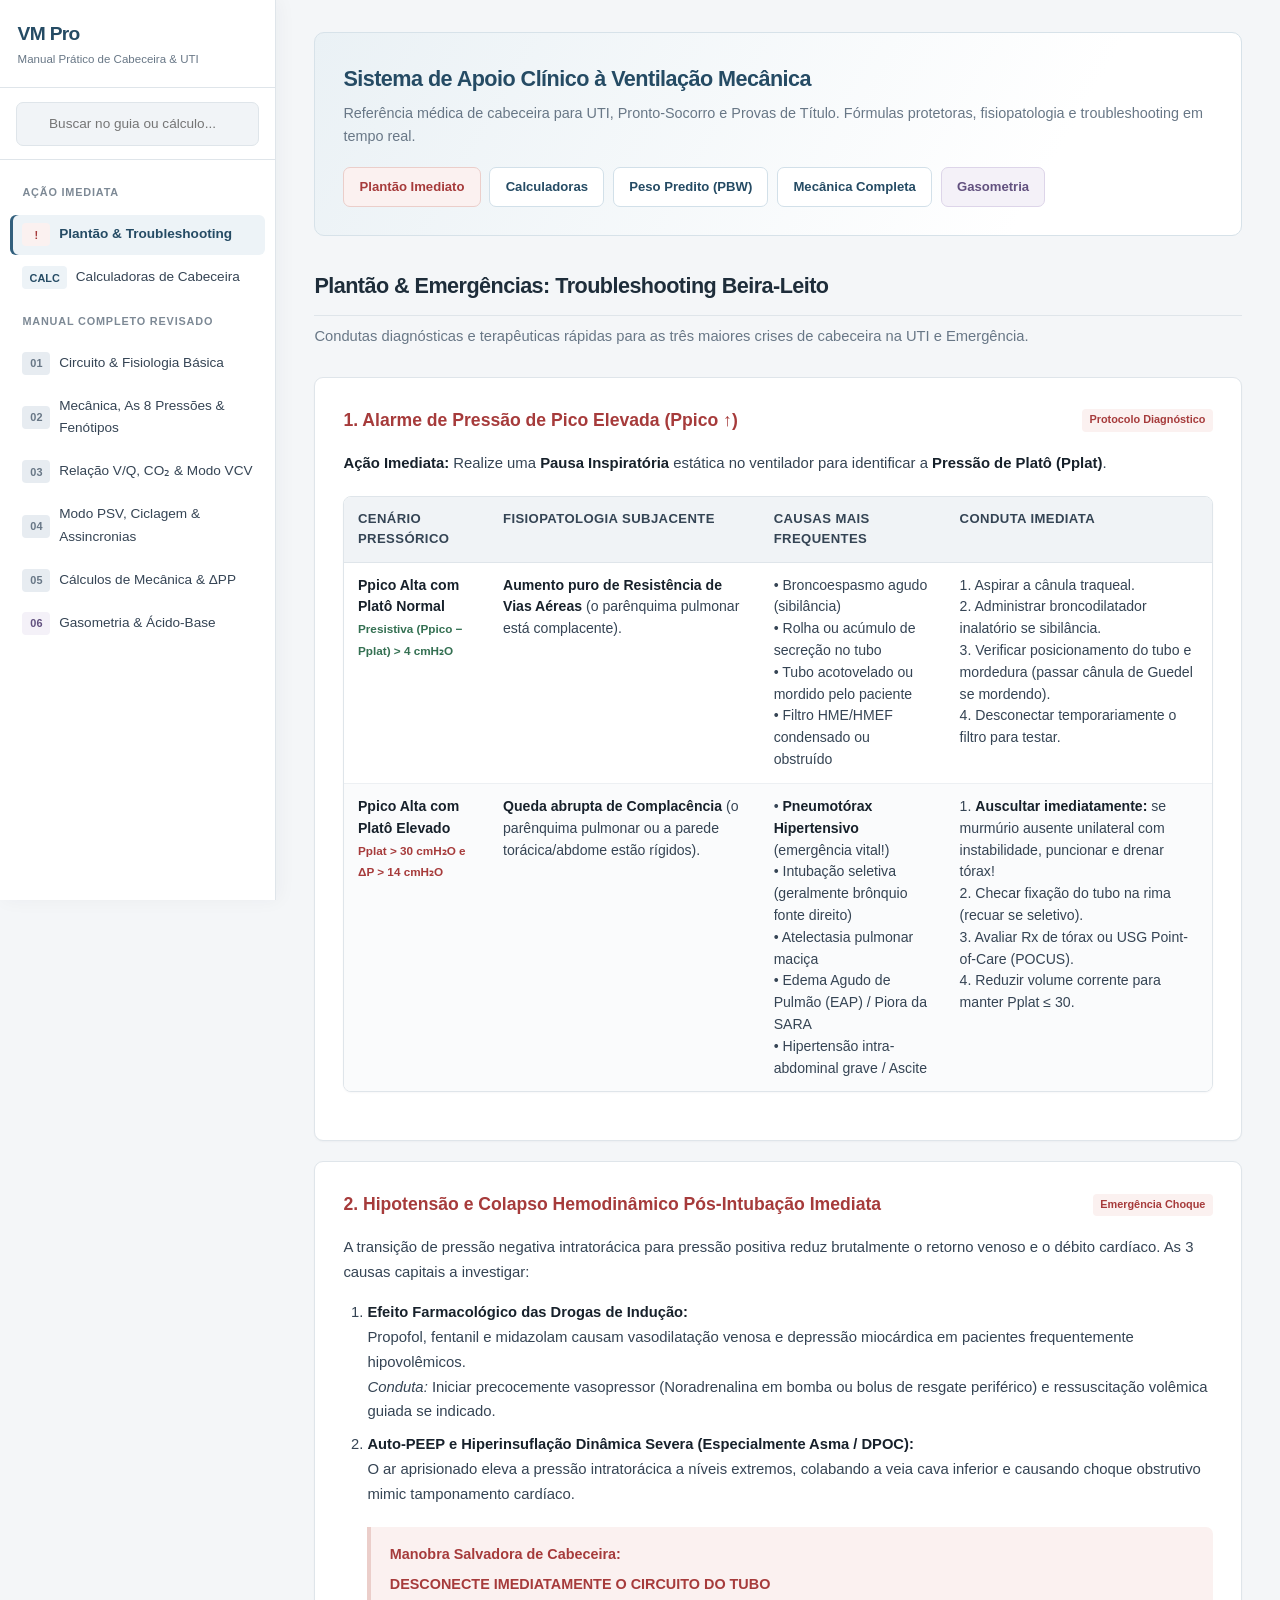
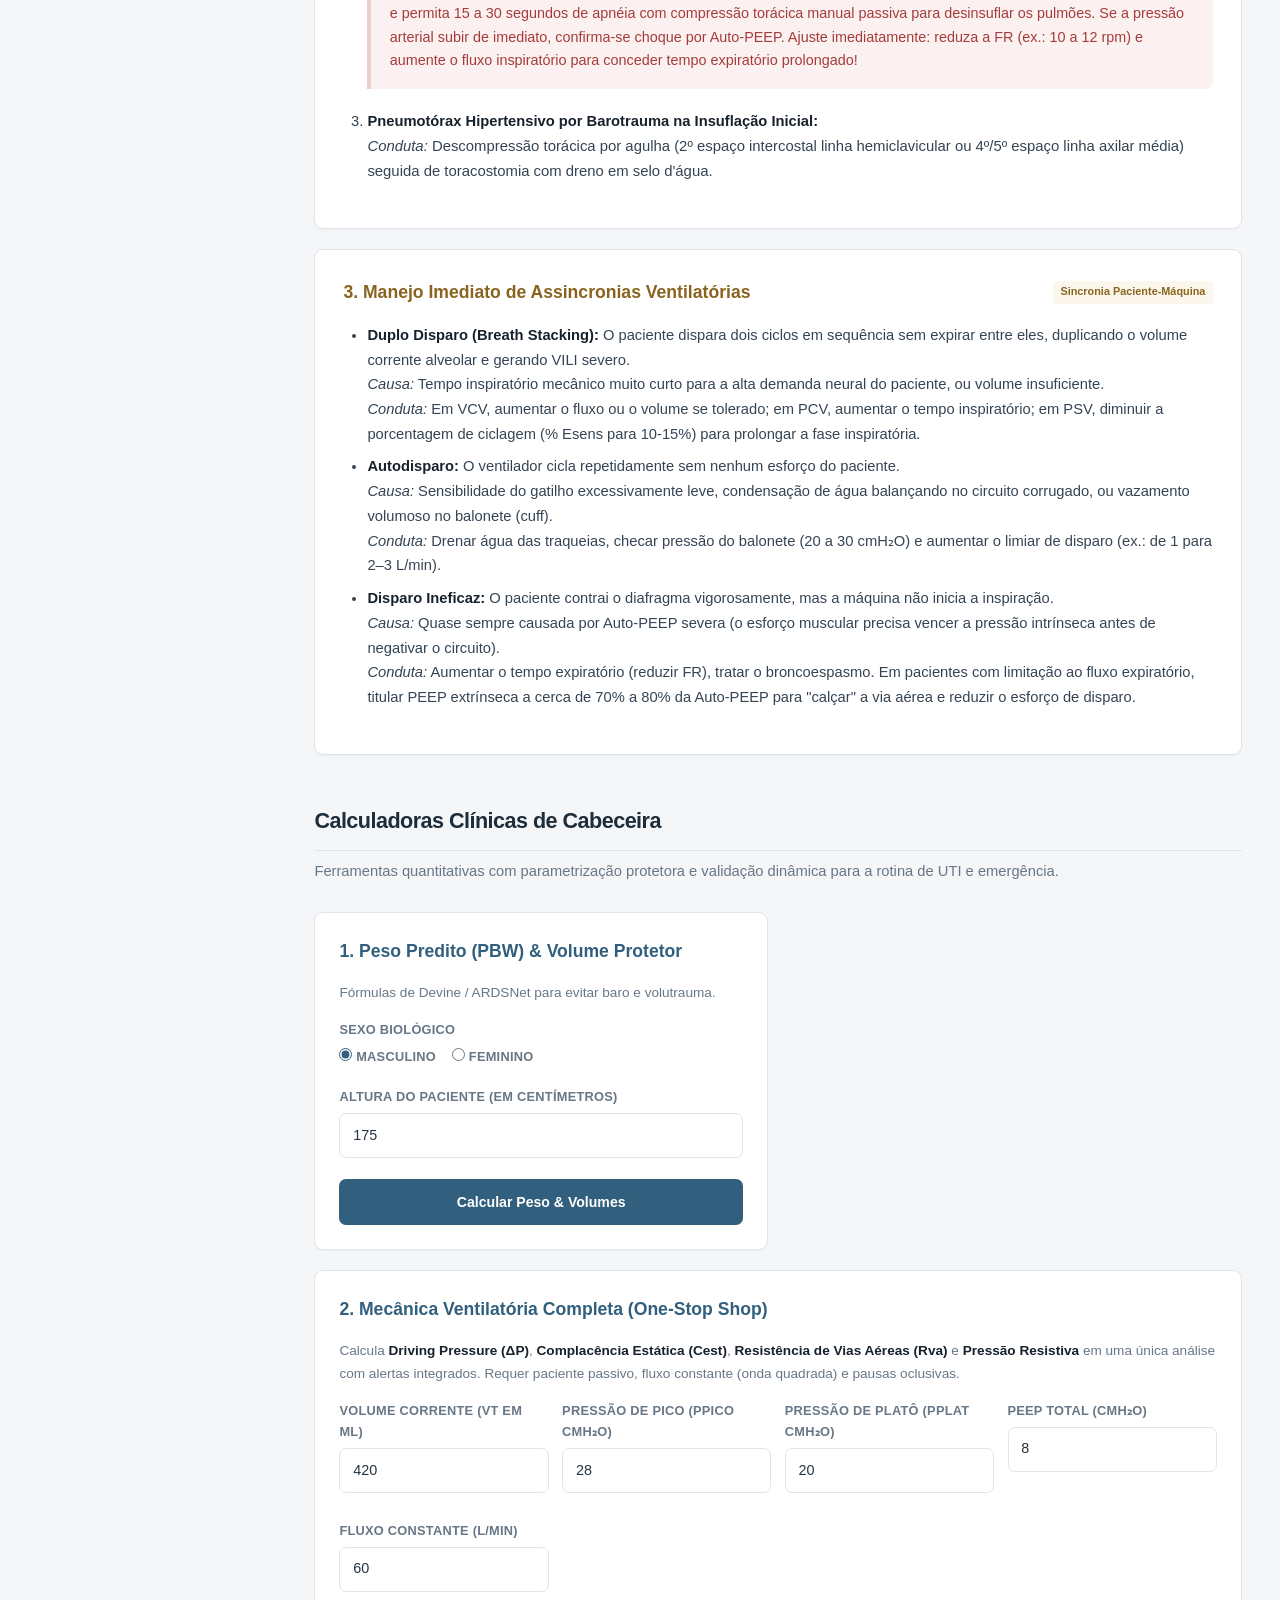
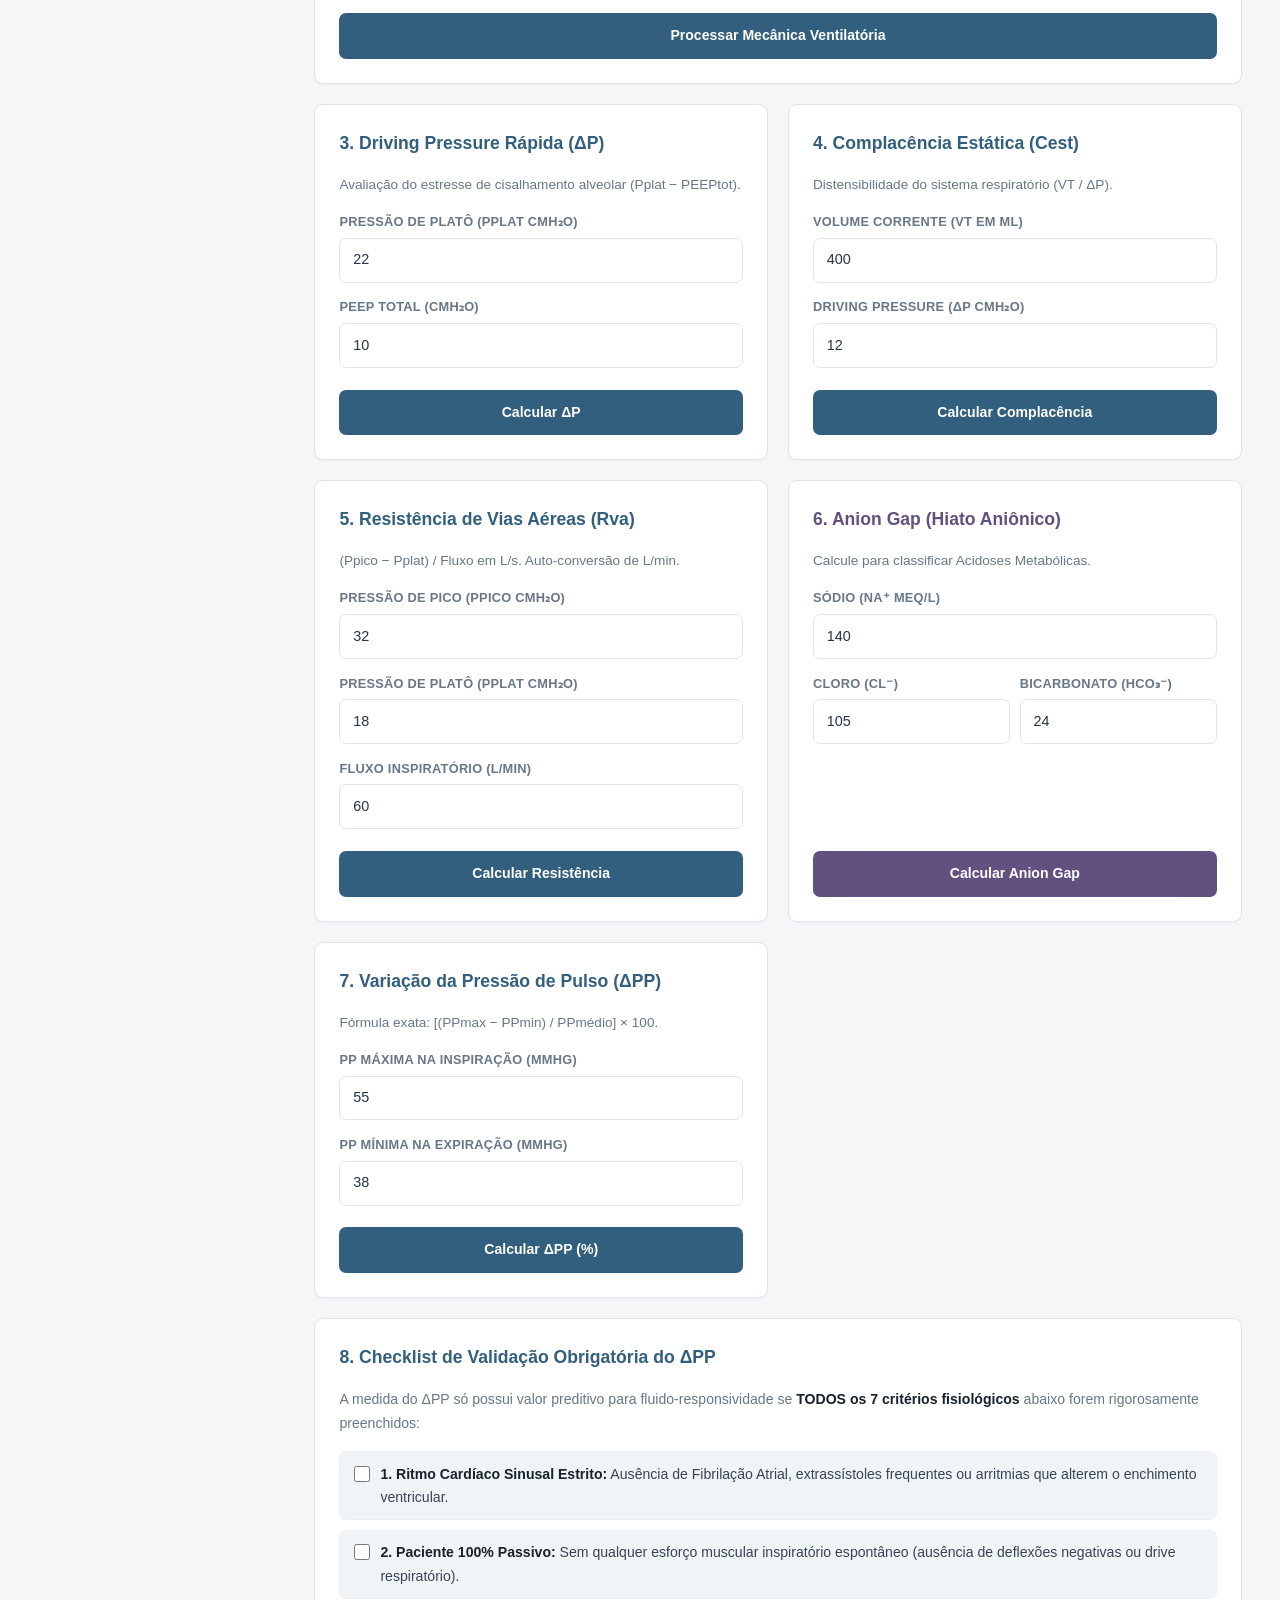
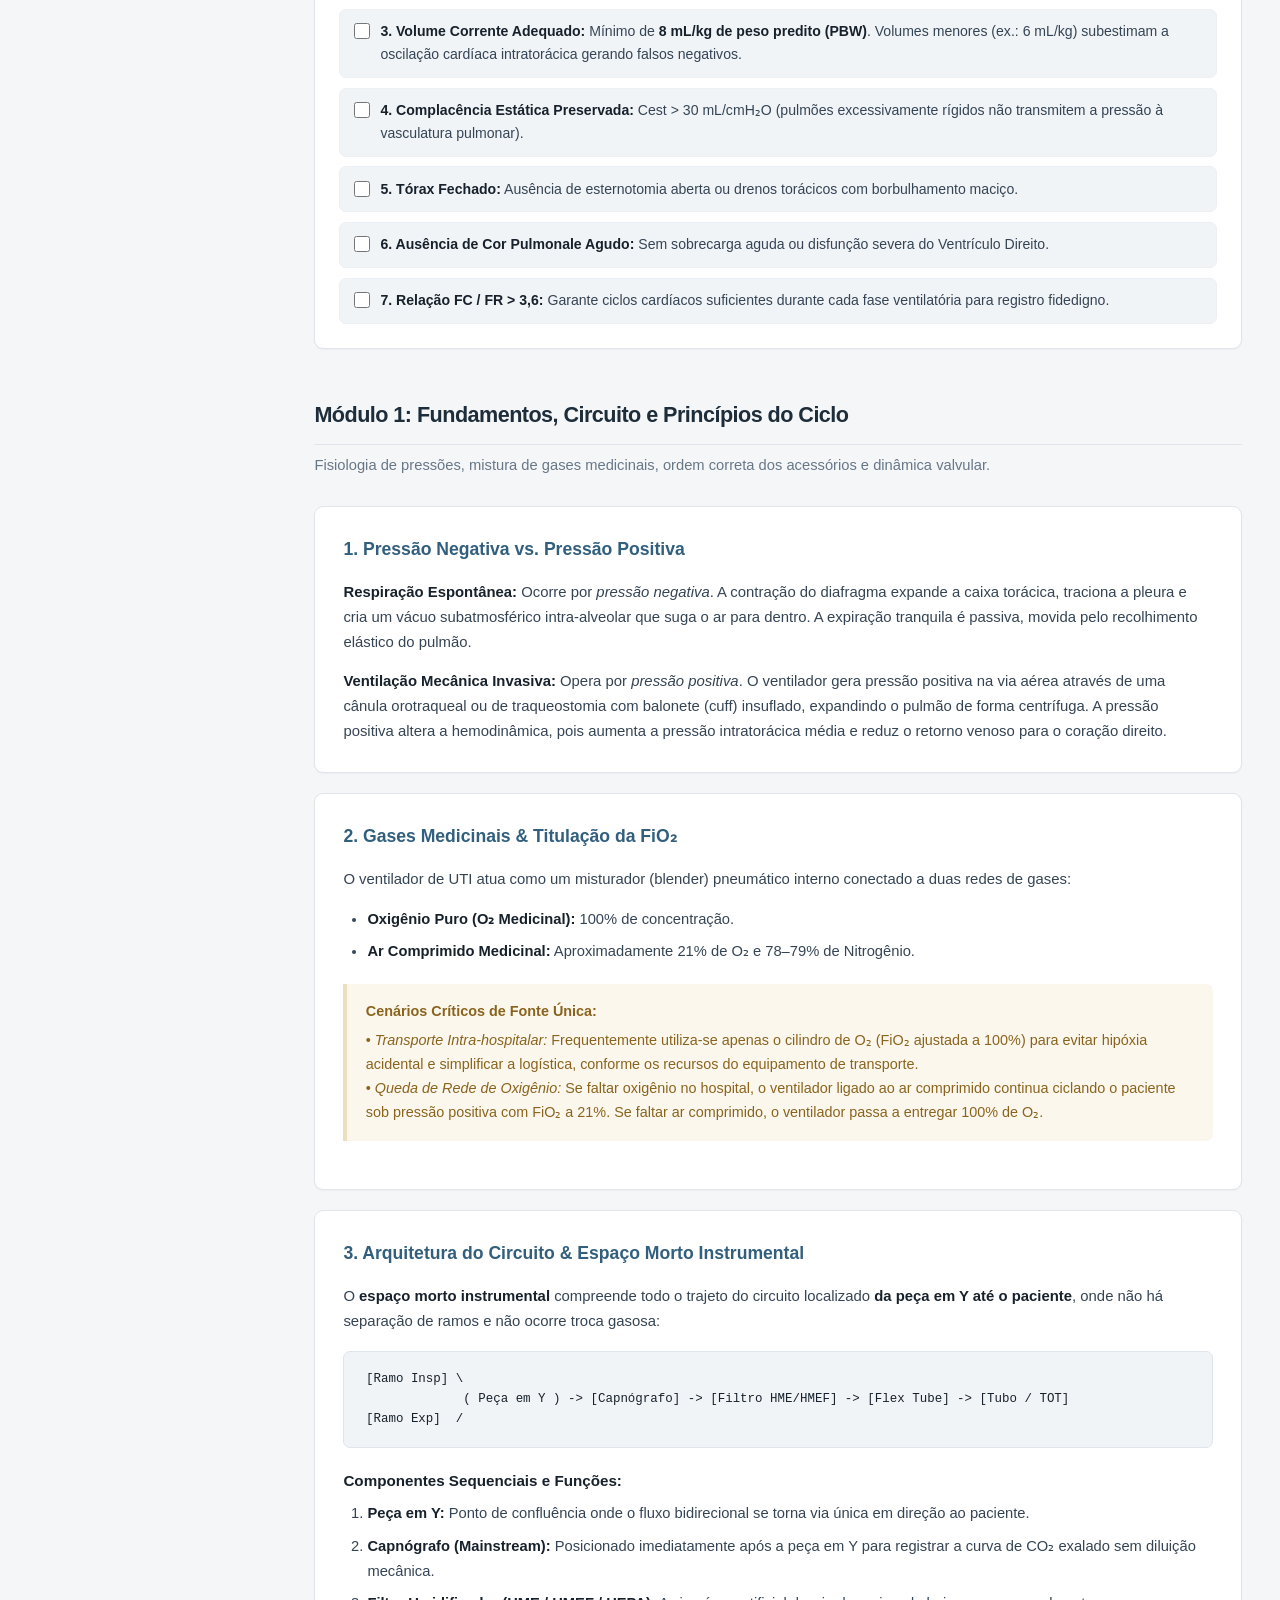
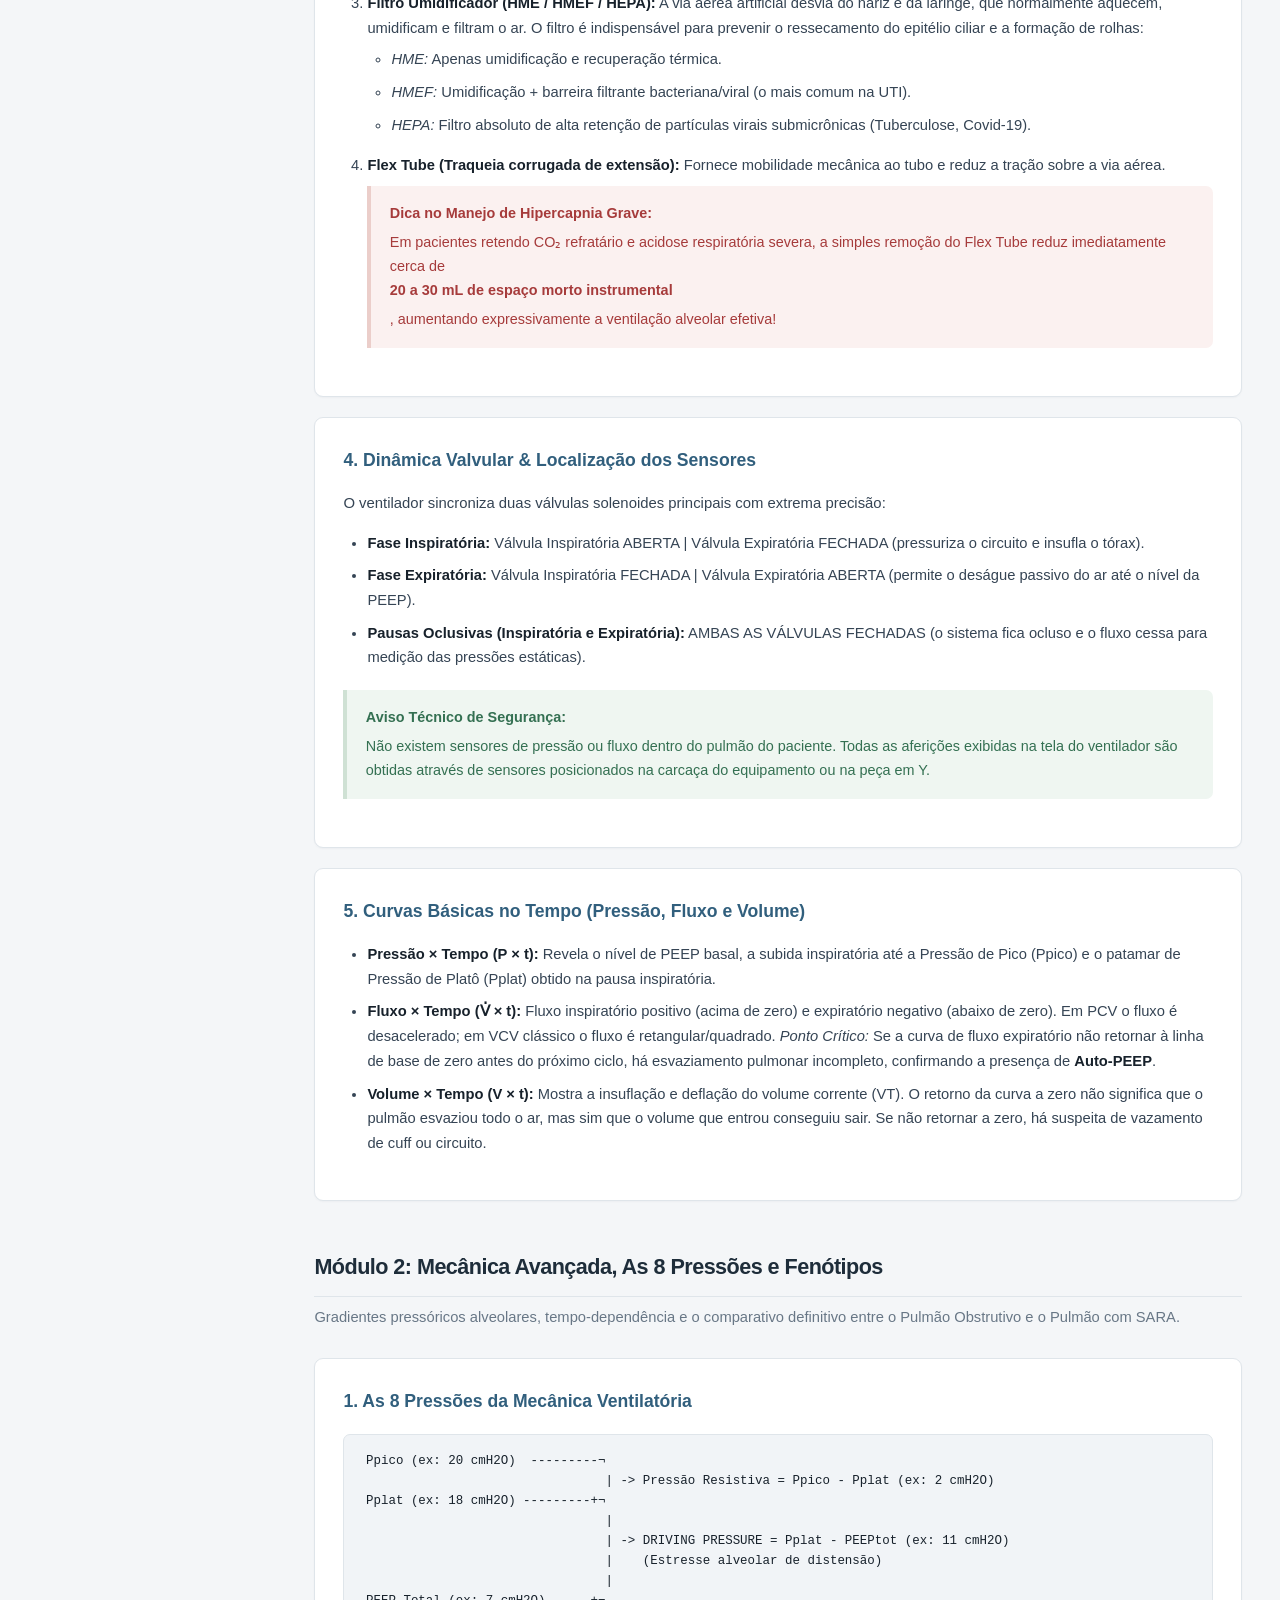
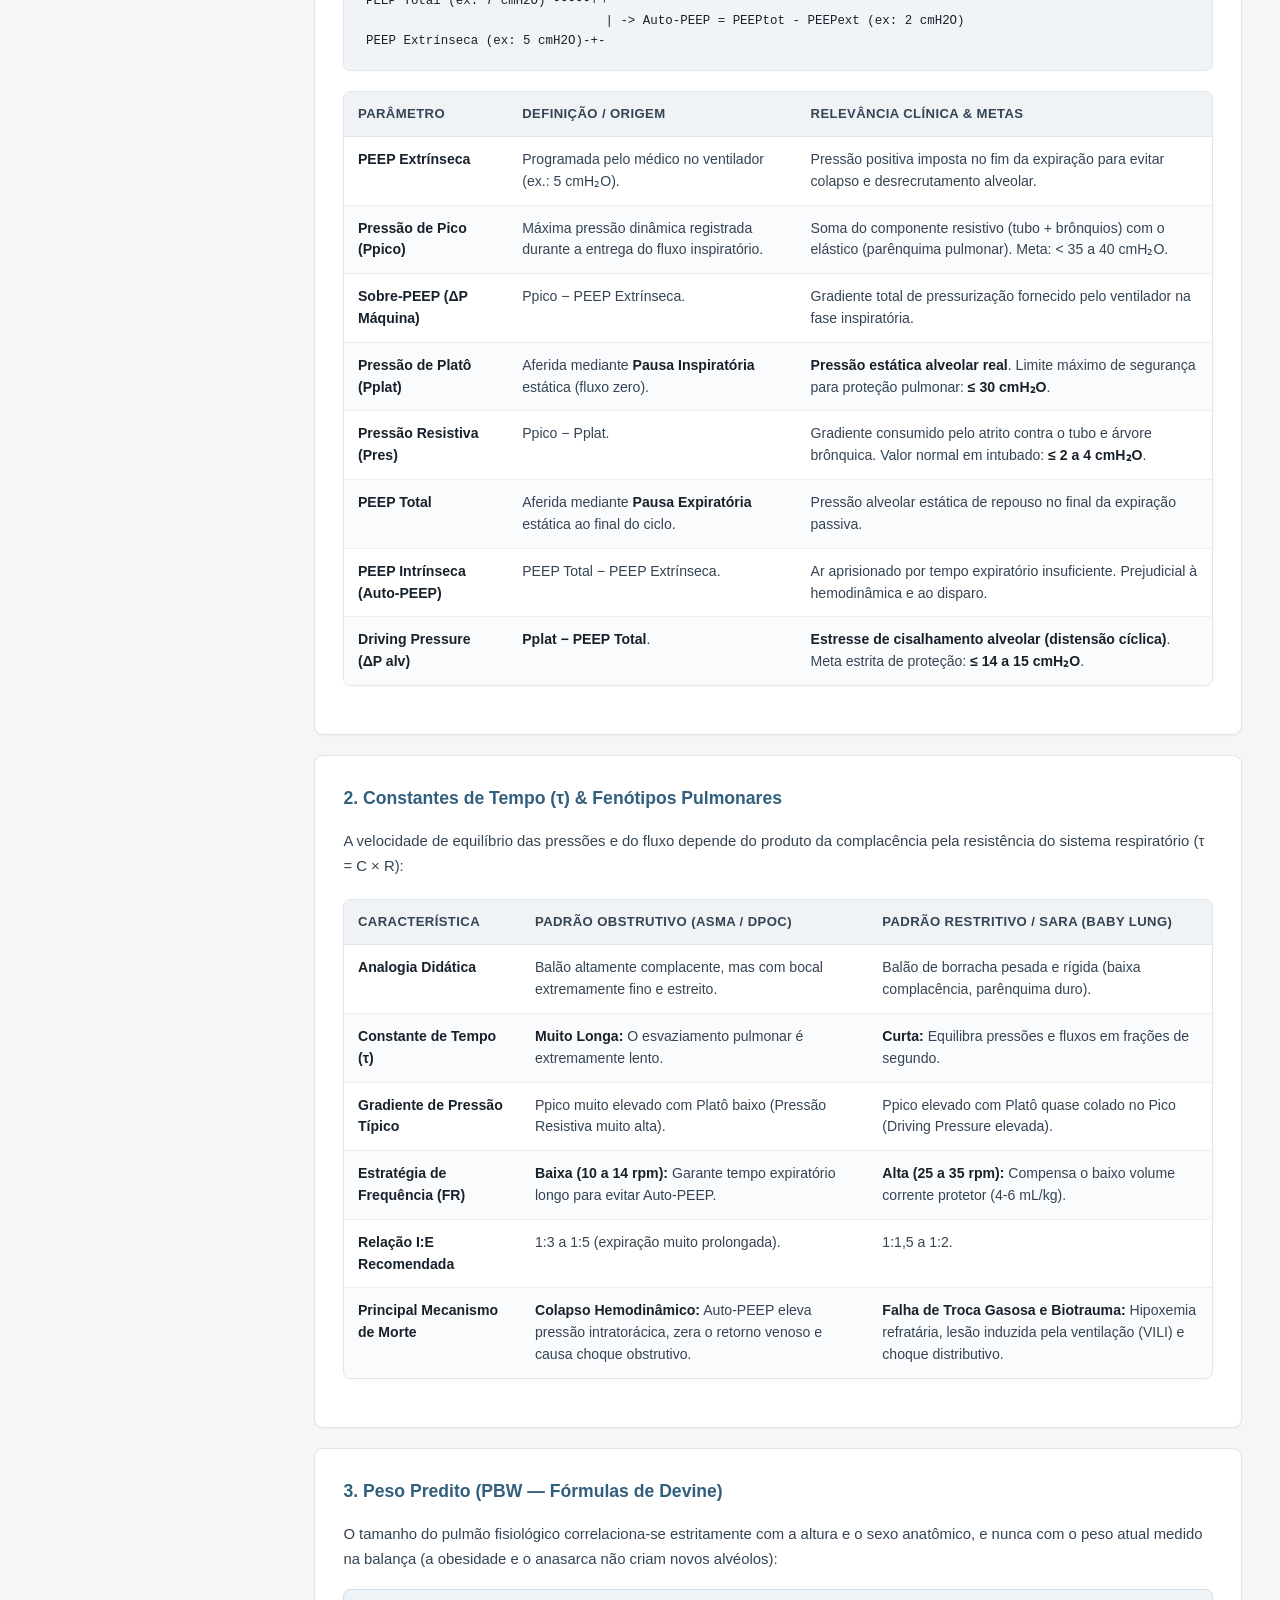
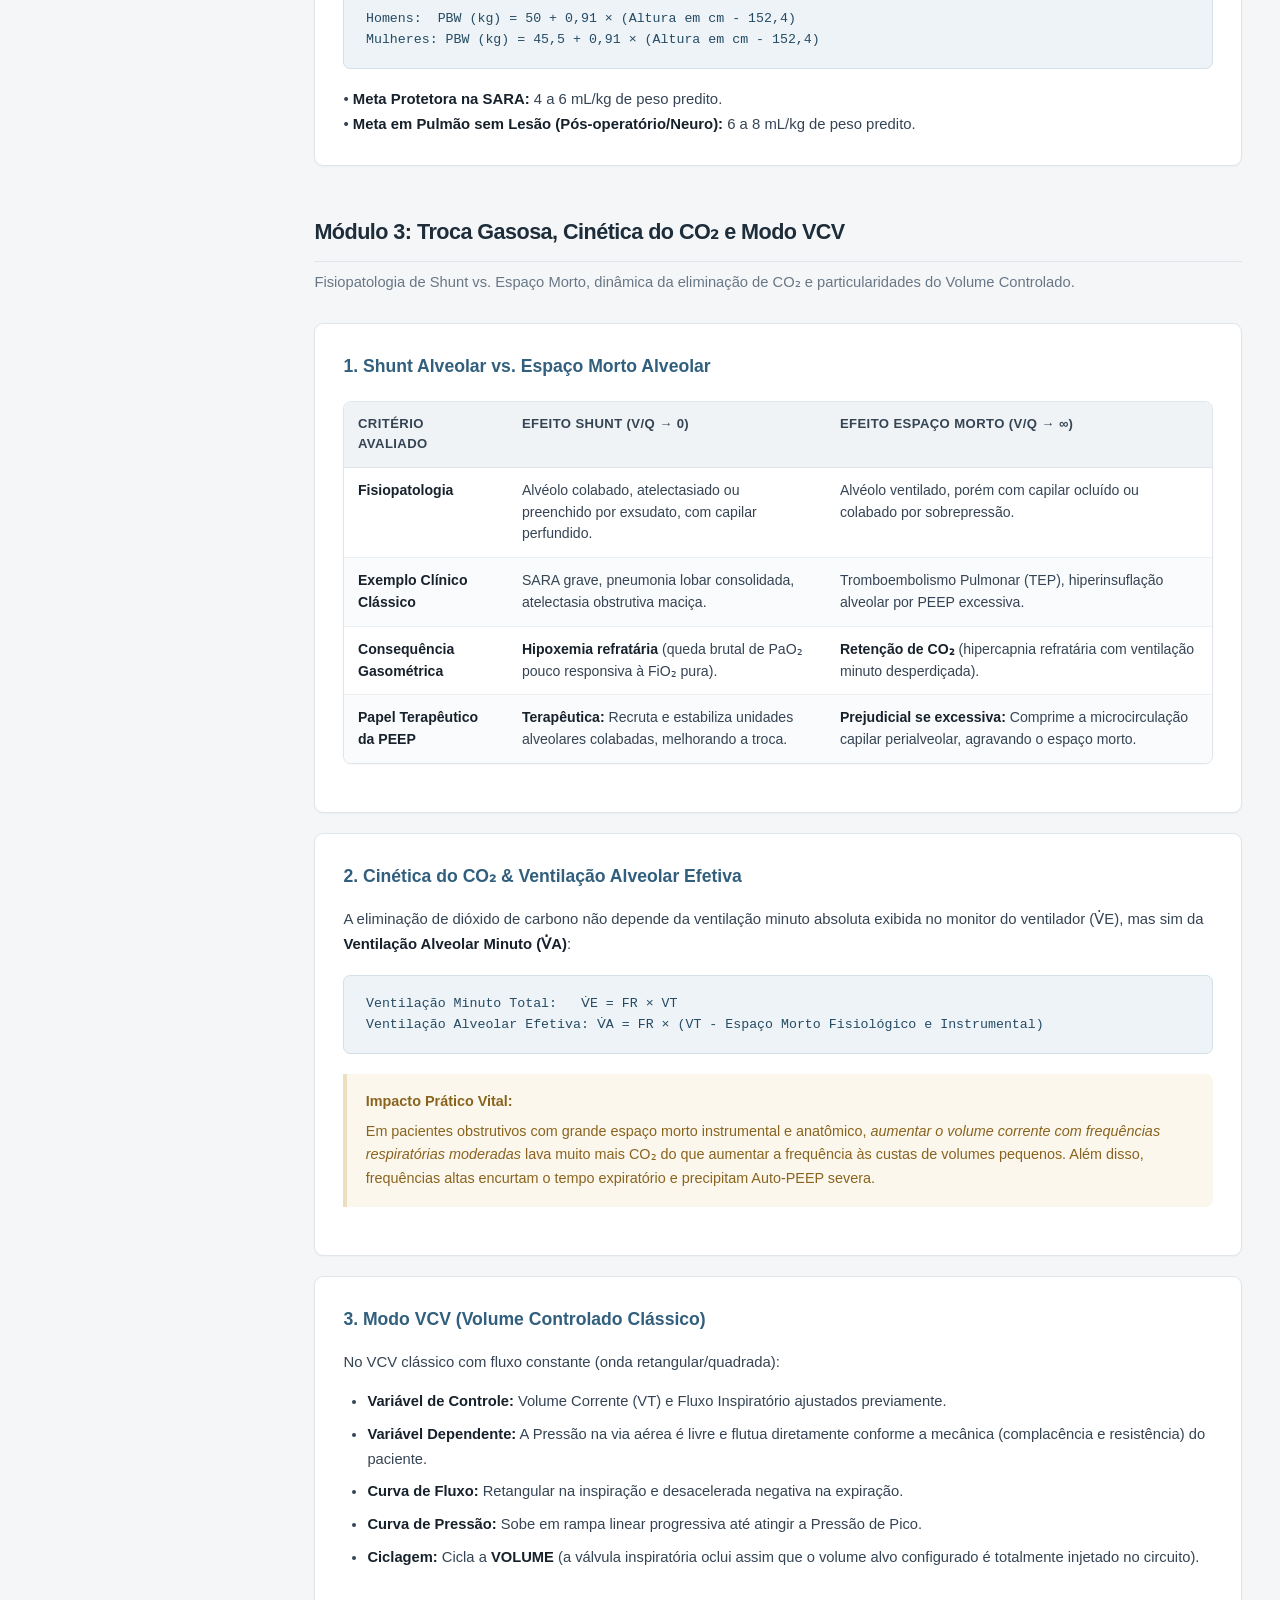
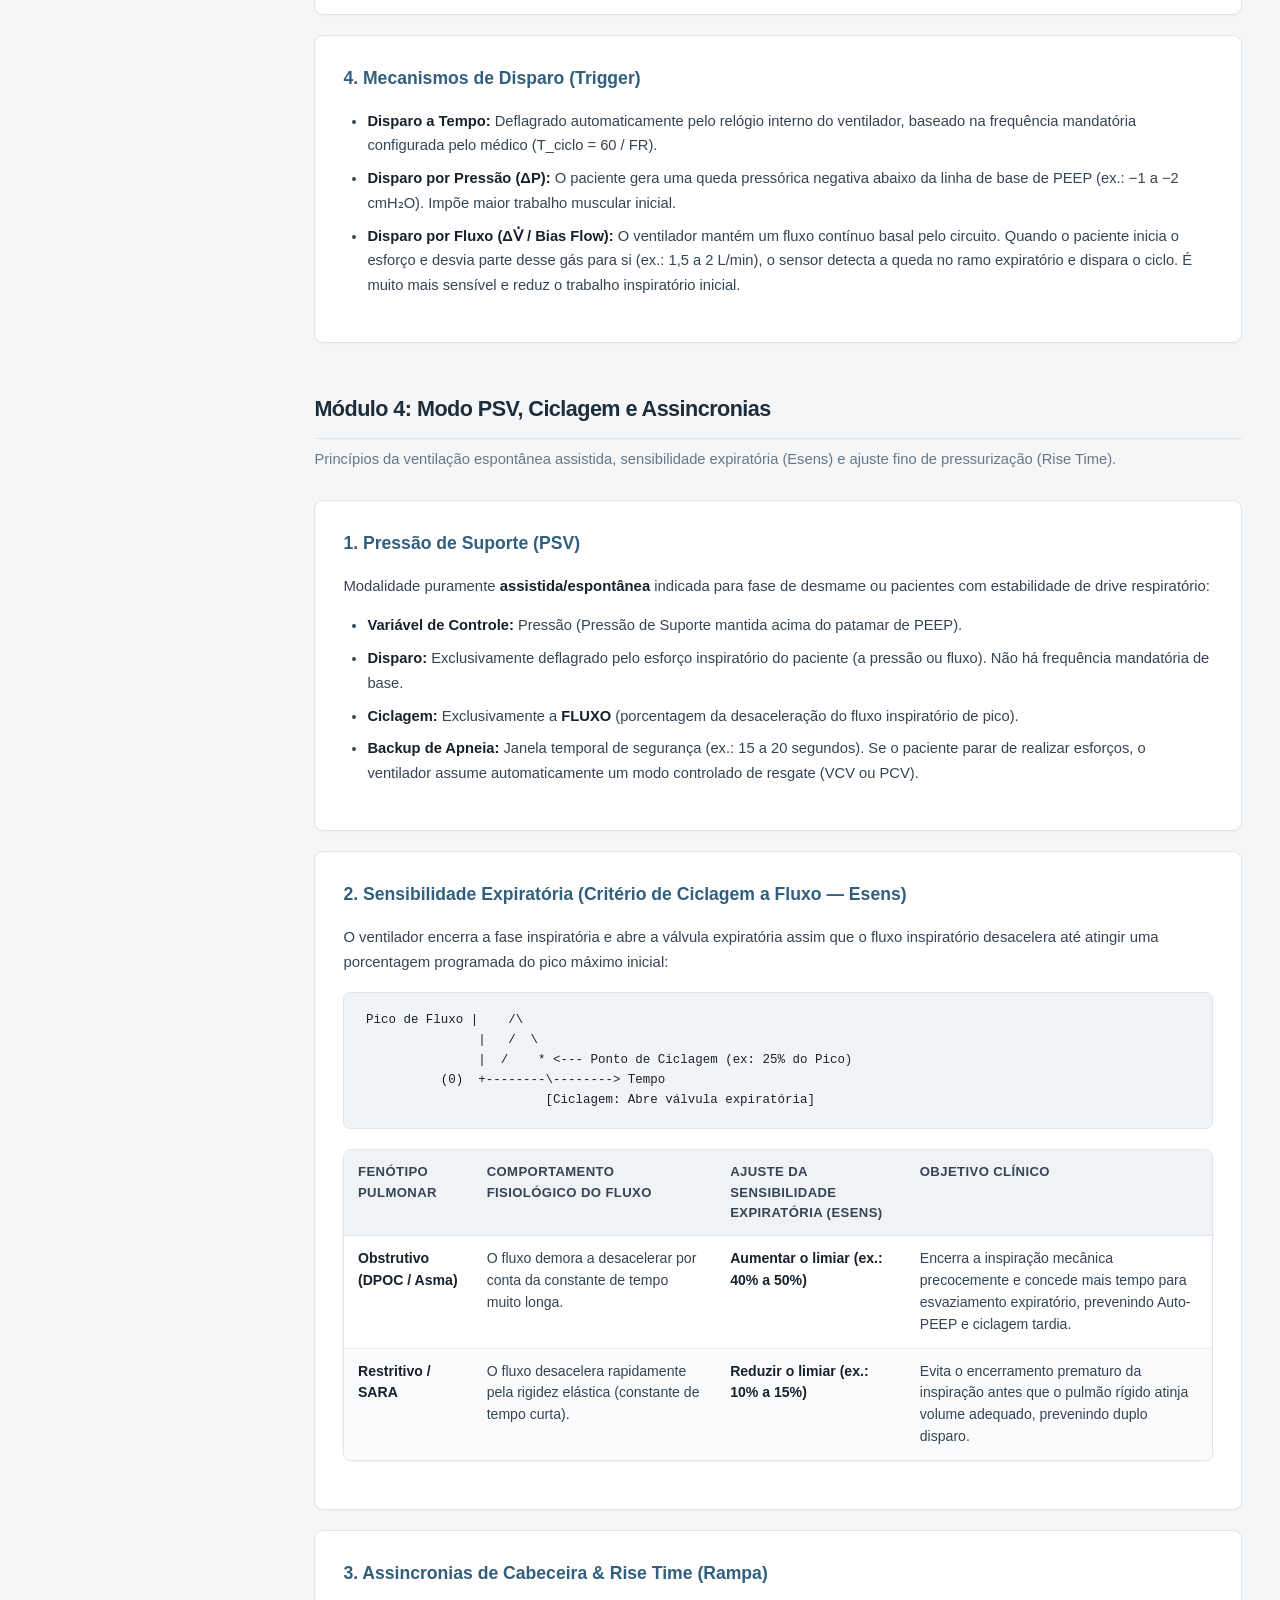
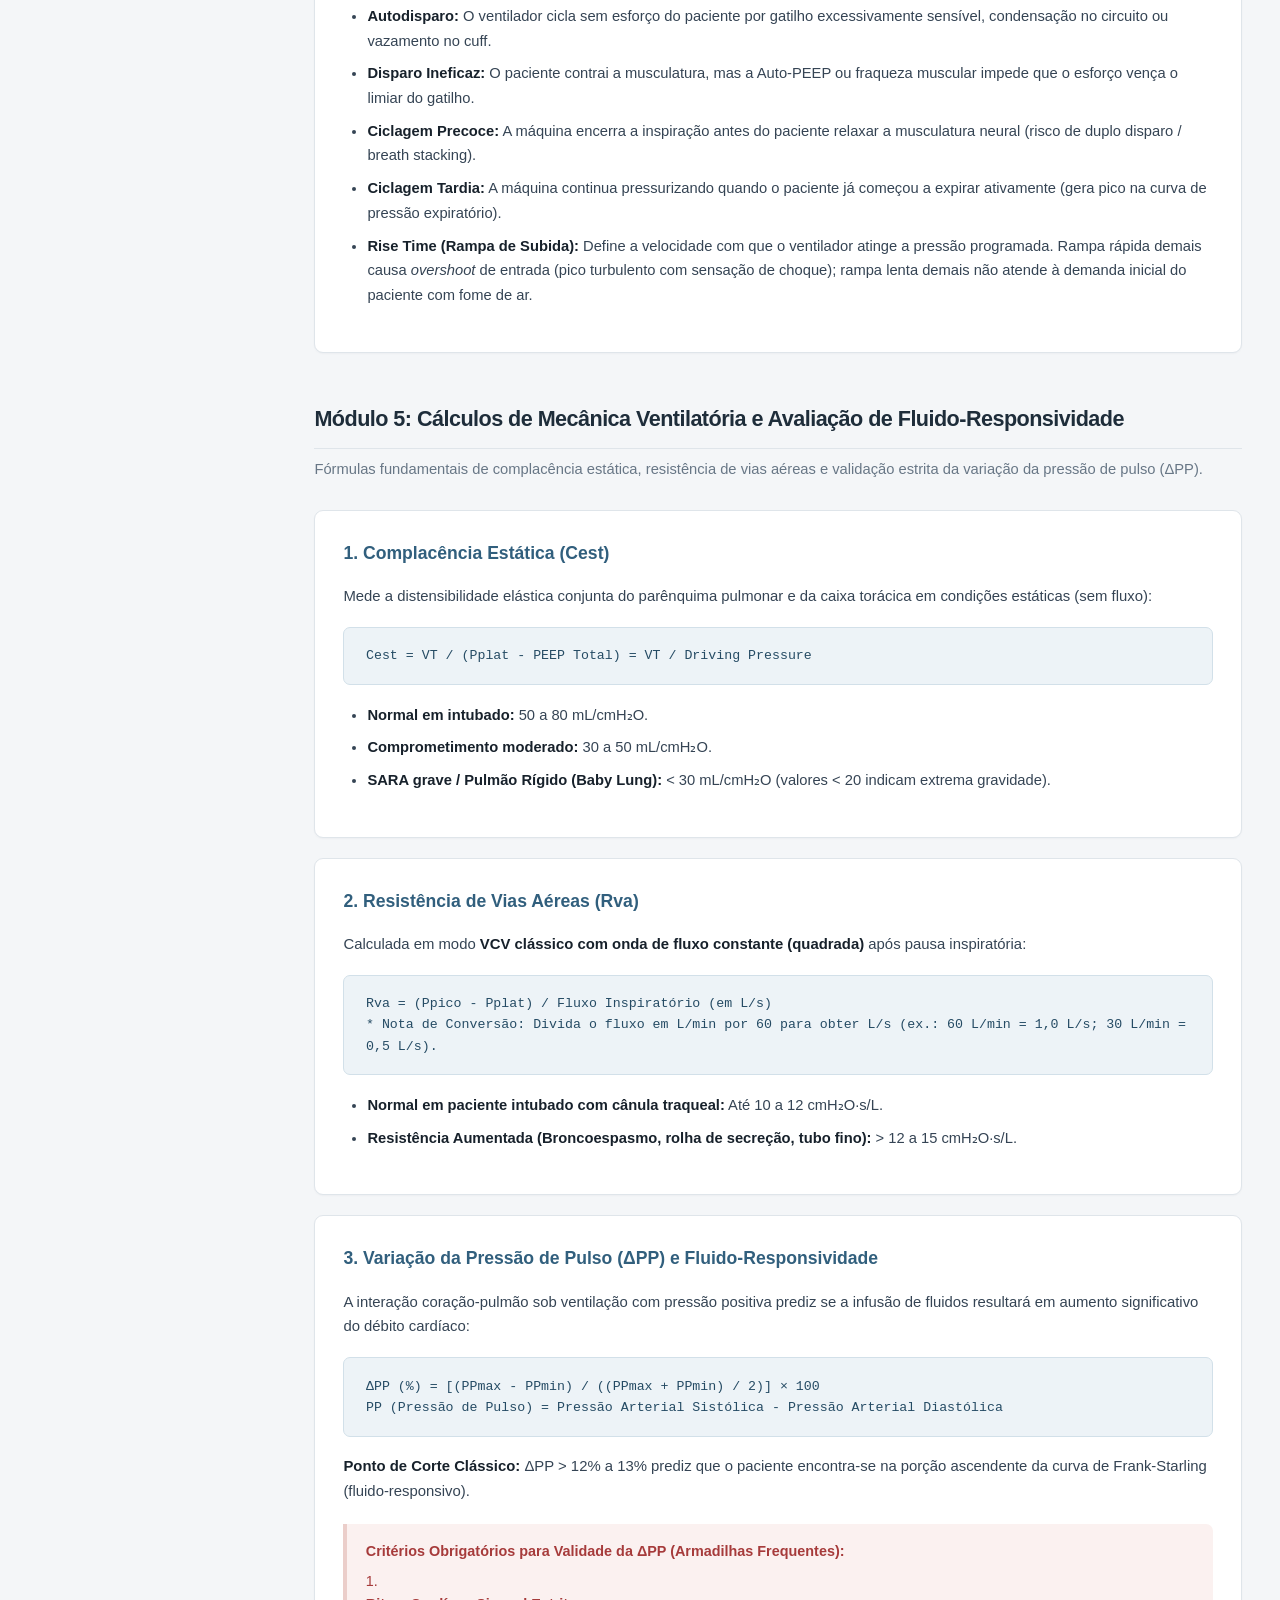
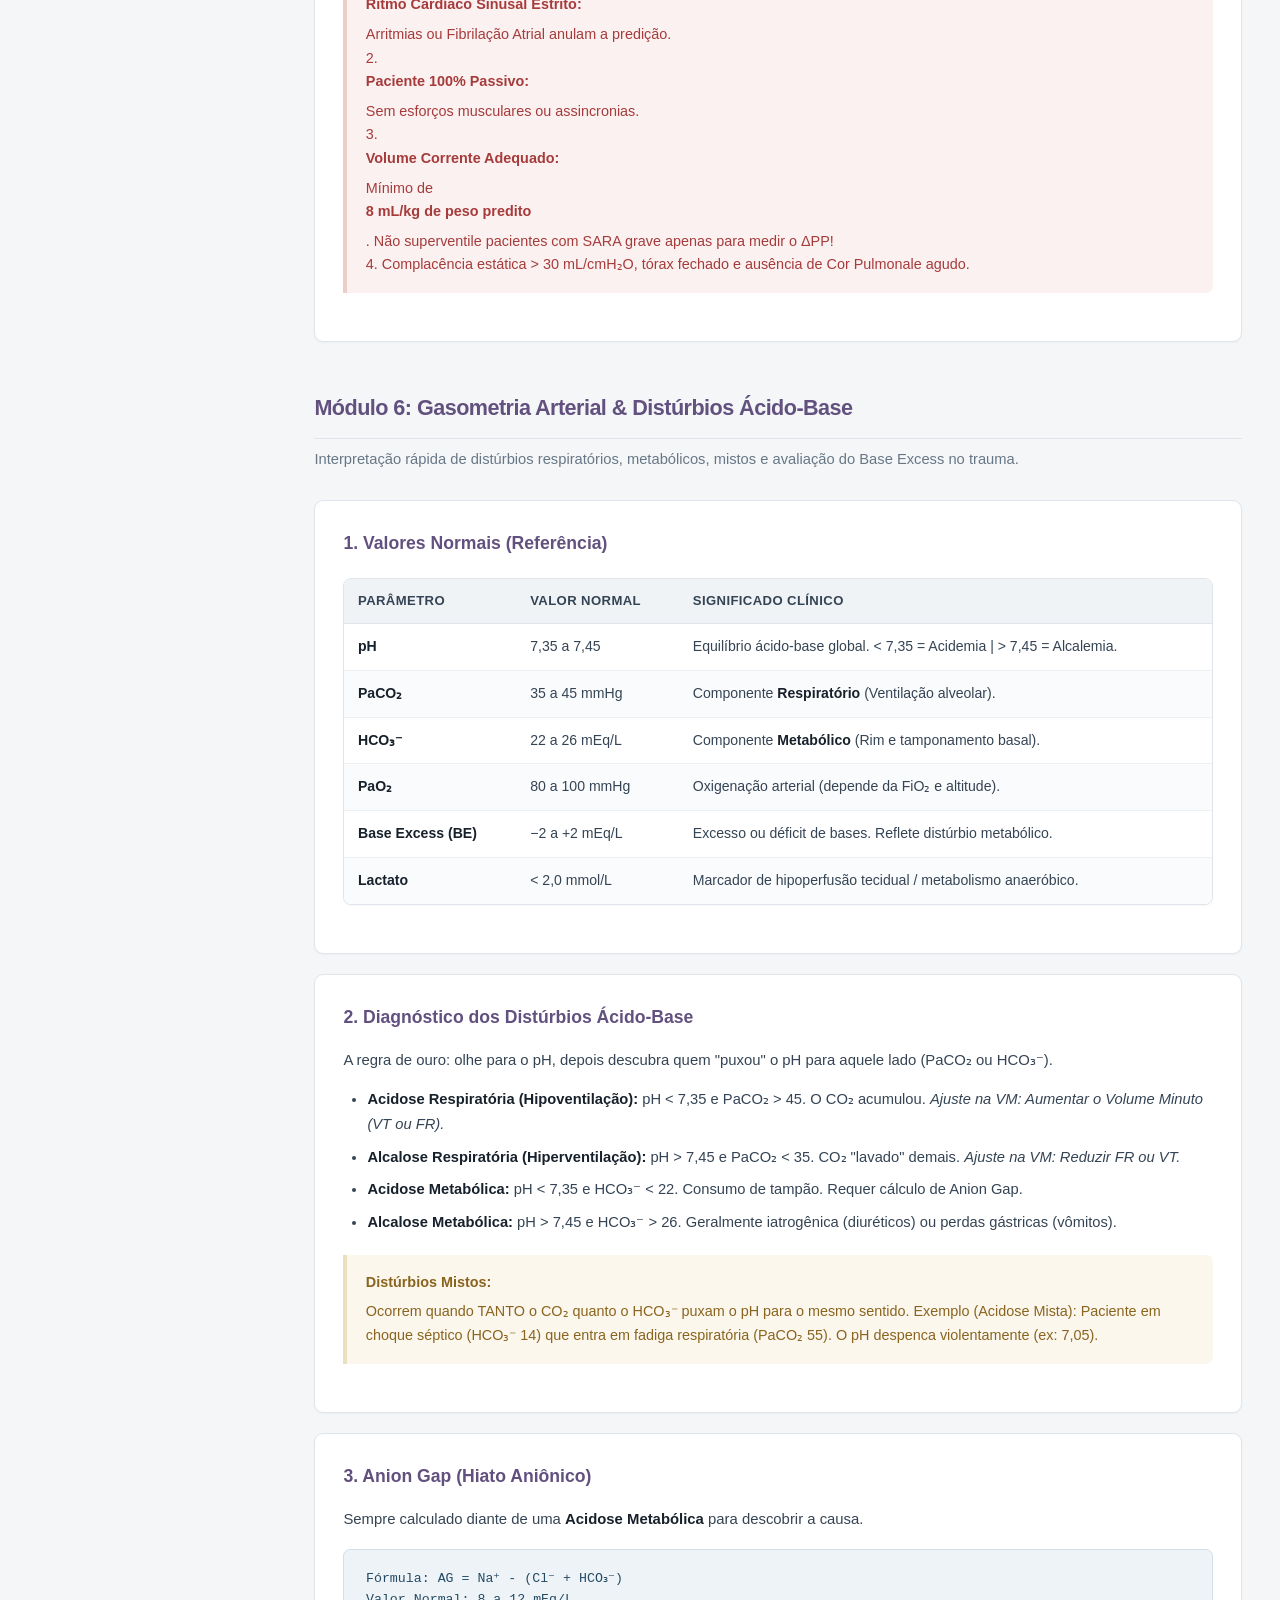
==== commit d3709a38: "Update print statement from 'Hello' to 'Goodbye'" ====
--- a/index.html
+++ b/index.html
@@ -2,649 +2,595 @@
 <html lang="pt-BR">
 <head>
   <meta charset="UTF-8">
-  <meta name="viewport" content="width=device-width, initial-scale=1.0, maximum-scale=1.0, user-scalable=no">
+  <meta name="viewport" content="width=device-width, initial-scale=1.0">
   <title>VM Pro — Manual Clínico & Decisão em Ventilação Mecânica</title>
   <link rel="preconnect" href="https://fonts.googleapis.com">
   <link rel="preconnect" href="https://fonts.gstatic.com" crossorigin>
   <link href="https://fonts.googleapis.com/css2?family=Inter:wght@400;500;600;700;800&family=JetBrains+Mono:wght@400;500;700&display=swap" rel="stylesheet">
   <style>
 :root {
-  --bg-page: #0b1120;
-  --bg-sidebar: #0f172a;
-  --bg-card: rgba(30, 41, 59, 0.7);
-  --bg-card-hover: rgba(51, 65, 85, 0.7);
-  --bg-card-solid: #1e293b;
-  --primary-accent: #38bdf8;
-  --primary-accent-hover: #0284c7;
-  --text-main: #f8fafc;
-  --text-muted: #94a3b8;
-  --border-color: rgba(255, 255, 255, 0.1);
-  --border-focus: #38bdf8;
-  
-  --danger-bg: rgba(239, 68, 68, 0.12);
-  --danger-border: rgba(239, 68, 68, 0.35);
-  --danger-text: #fca5a5;
-  
-  --warning-bg: rgba(245, 158, 11, 0.12);
-  --warning-border: rgba(245, 158, 11, 0.35);
-  --warning-text: #fcd34d;
-  
-  --success-bg: rgba(16, 185, 129, 0.12);
-  --success-border: rgba(16, 185, 129, 0.35);
-  --success-text: #86efac;
-  
-  --glass-blur: 12px;
+  /* ========== BACKGROUNDS ========== */
+  --bg-page: #f6f8fb;
+  --bg-sidebar: #ffffff;
+  --bg-card: #ffffff;
+  --bg-card-hover: #fbfcfe;
+  --bg-subtle: #f1f4f9;
+  --bg-subtle-2: #e8edf4;
+
+  /* ========== PRIMARY (soft professional blue) ========== */
+  --primary: #3b7dd8;
+  --primary-hover: #2a68bf;
+  --primary-soft: #ebf2fb;
+  --primary-border: #c5daf3;
+  --primary-text: #1e4b8f;
+
+  /* ========== TEXT ========== */
+  --text-strong: #0f172a;
+  --text-main: #1f2937;
+  --text-body: #374151;
+  --text-muted: #6b7280;
+  --text-light: #9ca3af;
+
+  /* ========== BORDERS ========== */
+  --border: #e5e8ed;
+  --border-strong: #d1d6de;
+  --border-subtle: #eef1f5;
+
+  /* ========== SEMANTIC ========== */
+  --danger-text: #b91c1c;
+  --danger-bg: #fef2f2;
+  --danger-border: #fecaca;
+
+  --warning-text: #a16207;
+  --warning-bg: #fefce8;
+  --warning-border: #fde68a;
+
+  --success-text: #15803d;
+  --success-bg: #f0fdf4;
+  --success-border: #bbf7d0;
+
+  --purple-text: #6d28d9;
+  --purple-bg: #faf5ff;
+  --purple-border: #e9d5ff;
+
+  /* ========== SHADOWS ========== */
+  --shadow-xs: 0 1px 2px rgba(15, 23, 42, 0.04);
+  --shadow-sm: 0 1px 3px rgba(15, 23, 42, 0.06), 0 1px 2px rgba(15, 23, 42, 0.03);
+  --shadow-md: 0 4px 6px -1px rgba(15, 23, 42, 0.06), 0 2px 4px -1px rgba(15, 23, 42, 0.03);
+  --shadow-lg: 0 10px 15px -3px rgba(15, 23, 42, 0.07), 0 4px 6px -2px rgba(15, 23, 42, 0.03);
+
   --sidebar-width: 290px;
 }
 
-* {
-  box-sizing: border-box;
-  margin: 0;
-  padding: 0;
-}
-
-html {
-  scroll-behavior: smooth;
-}
+* { box-sizing: border-box; margin: 0; padding: 0; }
+html { scroll-behavior: smooth; }
 
 body {
   font-family: 'Inter', -apple-system, BlinkMacSystemFont, 'Segoe UI', Roboto, Helvetica, Arial, sans-serif;
   background-color: var(--bg-page);
-  color: var(--text-main);
+  color: var(--text-body);
   min-height: 100vh;
-  line-height: 1.6;
-  display: flex;
+  line-height: 1.65;
   -webkit-font-smoothing: antialiased;
-}
-
-/* ================= DESKTOP SIDEBAR ================= */
+  overflow-x: hidden;
+}
+
+/* ================= SIDEBAR ================= */
 #sidebar {
-  width: var(--sidebar-width);
+  width: min(var(--sidebar-width), 85vw);
   background-color: var(--bg-sidebar);
-  border-right: 1px solid var(--border-color);
+  border-right: 1px solid var(--border);
   position: fixed;
-  top: 0;
-  bottom: 0;
-  left: 0;
+  top: 0; bottom: 0; left: 0;
   display: flex;
   flex-direction: column;
-  z-index: 100;
+  z-index: 120;
   overflow-y: auto;
-  box-shadow: 2px 0 10px rgba(0, 0, 0, 0.3);
+  box-shadow: 2px 0 12px rgba(15, 23, 42, 0.04);
   transition: transform 0.3s ease;
 }
 
 .brand-header {
   padding: 1.25rem 1.2rem;
-  border-bottom: 1px solid var(--border-color);
-  background: linear-gradient(180deg, #1e293b 0%, #0f172a 100%);
+  border-bottom: 1px solid var(--border);
   display: flex;
   align-items: center;
   gap: 0.75rem;
 }
-
-.brand-icon {
-  font-size: 1.8rem;
-  line-height: 1;
-}
-
-.brand-title {
-  font-size: 1.2rem;
-  font-weight: 700;
-  color: var(--primary-accent);
-  letter-spacing: -0.02em;
-}
-
-.brand-sub {
-  font-size: 0.75rem;
-  color: var(--text-muted);
-}
-
-.search-container {
-  padding: 0.85rem 1rem;
-  border-bottom: 1px solid var(--border-color);
-  background: rgba(15, 23, 42, 0.6);
-}
-
-.search-input-wrapper {
-  position: relative;
-  display: flex;
+.brand-icon { font-size: 1.8rem; line-height: 1; }
+.brand-title { font-size: 1.2rem; font-weight: 700; color: var(--primary-text); letter-spacing: -0.02em; }
+.brand-sub { font-size: 0.72rem; color: var(--text-muted); }
+
+.btn-sidebar-close {
+  display: none;
+  margin-left: auto;
+  width: 32px; height: 32px;
+  border-radius: 6px;
+  border: 1px solid var(--border);
+  background: var(--bg-subtle);
+  color: var(--text-body);
+  cursor: pointer;
+  font-size: 0.95rem;
   align-items: center;
-}
-
+  justify-content: center;
+  flex-shrink: 0;
+}
+.btn-sidebar-close:hover { background: var(--danger-bg); color: var(--danger-text); }
+
+.search-container { padding: 0.85rem 1rem; border-bottom: 1px solid var(--border); }
+.search-input-wrapper { position: relative; display: flex; align-items: center; }
 .search-input {
   width: 100%;
-  padding: 0.55rem 0.75rem 0.55rem 2rem;
+  padding: 0.6rem 0.75rem 0.6rem 2rem;
   border-radius: 8px;
-  border: 1px solid var(--border-color);
-  background-color: rgba(15, 23, 42, 0.8);
-  color: #f8fafc;
+  border: 1px solid var(--border);
+  background-color: var(--bg-subtle);
+  color: var(--text-main);
   font-size: 0.85rem;
   outline: none;
   transition: all 0.2s;
 }
-
 .search-input:focus {
-  border-color: var(--border-focus);
-  box-shadow: 0 0 0 2px rgba(56, 189, 248, 0.2);
-}
-
-.search-icon-inside {
-  position: absolute;
-  left: 0.65rem;
-  font-size: 0.85rem;
-  color: var(--text-muted);
-  pointer-events: none;
-}
-
-.nav-list {
-  list-style: none;
-  padding: 0.75rem 0.5rem;
-  flex: 1;
-}
-
+  border-color: var(--primary);
+  background-color: #fff;
+  box-shadow: 0 0 0 3px var(--primary-soft);
+}
+.search-icon-inside { position: absolute; left: 0.7rem; font-size: 0.85rem; color: var(--text-muted); pointer-events: none; }
+
+.nav-list { list-style: none; padding: 0.75rem 0.5rem; flex: 1; }
 .nav-category {
-  font-size: 0.7rem;
+  font-size: 0.68rem;
   font-weight: 700;
   text-transform: uppercase;
-  color: var(--text-muted);
-  padding: 0.6rem 0.75rem 0.25rem;
-  letter-spacing: 0.05em;
-}
-
-.nav-item {
-  margin-bottom: 0.2rem;
-}
-
+  color: var(--text-light);
+  padding: 0.7rem 0.75rem 0.3rem;
+  letter-spacing: 0.06em;
+}
+.nav-item { margin-bottom: 0.15rem; }
 .nav-link {
-  display: flex;
-  align-items: center;
-  padding: 0.6rem 0.75rem;
-  color: #cbd5e1;
+  display: flex; align-items: center;
+  padding: 0.55rem 0.75rem;
+  color: var(--text-body);
   text-decoration: none;
   border-radius: 6px;
   font-size: 0.85rem;
   font-weight: 500;
   transition: all 0.15s ease;
-  gap: 0.5rem;
-}
-
-.nav-link:hover, .nav-link.active {
-  background-color: rgba(56, 189, 248, 0.12);
-  color: var(--primary-accent);
-  padding-left: 0.95rem;
-}
-
+  gap: 0.55rem;
+}
+.nav-link:hover {
+  background-color: var(--bg-subtle);
+  color: var(--primary-text);
+}
+.nav-link.active {
+  background-color: var(--primary-soft);
+  color: var(--primary-text);
+  font-weight: 600;
+}
 .nav-badge {
-  font-size: 0.7rem;
-  font-weight: 600;
-  background-color: #334155;
-  color: #94a3b8;
+  font-size: 0.68rem;
+  font-weight: 700;
+  background-color: var(--bg-subtle-2);
+  color: var(--text-muted);
   padding: 0.15rem 0.45rem;
   border-radius: 4px;
-}
-
-.nav-badge.danger {
-  background-color: rgba(239, 68, 68, 0.25);
-  color: #fca5a5;
-}
-
-.nav-badge.accent {
-  background-color: rgba(56, 189, 248, 0.2);
-  color: #38bdf8;
-}
-
-/* ================= MAIN CONTENT ================= */
+  flex-shrink: 0;
+  text-align: center;
+  min-width: 28px;
+}
+.nav-badge.danger { background-color: var(--danger-bg); color: var(--danger-text); }
+.nav-badge.accent { background-color: var(--primary-soft); color: var(--primary-text); }
+.nav-badge.purple { background-color: var(--purple-bg); color: var(--purple-text); }
+
+/* ================= MAIN ================= */
 #main-content {
   margin-left: var(--sidebar-width);
-  flex: 1;
   padding: 2.5rem 3rem 6rem;
   max-width: 1150px;
   min-width: 0;
 }
 
+.sidebar-backdrop {
+  display: none;
+  position: fixed;
+  inset: 0;
+  background: rgba(15, 23, 42, 0.35);
+  z-index: 110;
+  opacity: 0;
+  transition: opacity 0.3s ease;
+}
+.sidebar-backdrop.active { display: block; opacity: 1; }
+
 .mobile-header {
   display: none;
-  background: rgba(15, 23, 42, 0.9);
-  backdrop-filter: blur(var(--glass-blur));
-  color: white;
+  background: rgba(255, 255, 255, 0.95);
+  backdrop-filter: blur(12px);
+  -webkit-backdrop-filter: blur(12px);
+  color: var(--text-main);
   padding: 0.85rem 1.25rem;
   position: sticky;
   top: 0;
   z-index: 101;
   justify-content: space-between;
   align-items: center;
-  border-bottom: 1px solid var(--border-color);
-}
-
+  border-bottom: 1px solid var(--border);
+}
+.mobile-header .brand-title { font-size: 1rem; color: var(--primary-text); }
 .btn-mobile-toggle {
-  background: rgba(255, 255, 255, 0.1);
-  border: 1px solid var(--border-color);
+  background: var(--primary);
+  border: none;
   color: white;
-  padding: 0.4rem 0.75rem;
+  padding: 0.45rem 0.85rem;
   border-radius: 6px;
   cursor: pointer;
-  font-size: 0.85rem;
+  font-size: 0.82rem;
   font-weight: 600;
-}
-
-/* Hero Banner */
+  transition: background 0.2s;
+}
+.btn-mobile-toggle:hover { background: var(--primary-hover); }
+
+/* ================= HERO ================= */
 .hero-banner {
-  background: linear-gradient(135deg, rgba(30, 41, 59, 0.8) 0%, rgba(15, 23, 42, 0.9) 100%);
-  border: 1px solid var(--border-color);
+  background: linear-gradient(135deg, var(--primary-soft) 0%, #ffffff 100%);
+  border: 1px solid var(--primary-border);
   border-radius: 12px;
-  padding: 1.5rem 1.75rem;
+  padding: 1.75rem;
   margin-bottom: 2rem;
   display: flex;
   justify-content: space-between;
   align-items: center;
   flex-wrap: wrap;
-  gap: 1rem;
-}
-
-.hero-banner-title {
-  font-size: 1.4rem;
-  font-weight: 700;
-  color: var(--primary-accent);
-}
-
-.hero-banner-desc {
-  font-size: 0.9rem;
-  color: var(--text-muted);
-  margin-top: 0.25rem;
-}
-
-.quick-action-pills {
-  display: flex;
-  gap: 0.5rem;
-  flex-wrap: wrap;
-}
-
+  gap: 1.25rem;
+  box-shadow: var(--shadow-sm);
+}
+.hero-banner-title { font-size: 1.35rem; font-weight: 700; color: var(--primary-text); margin-bottom: 0.35rem; }
+.hero-banner-desc { font-size: 0.9rem; color: var(--text-muted); line-height: 1.55; }
+
+.quick-action-pills { display: flex; gap: 0.5rem; flex-wrap: wrap; }
 .pill-btn {
-  display: inline-flex;
-  align-items: center;
-  gap: 0.4rem;
-  padding: 0.45rem 0.9rem;
+  display: inline-flex; align-items: center; gap: 0.4rem;
+  padding: 0.5rem 0.95rem;
   border-radius: 20px;
   font-size: 0.82rem;
   font-weight: 600;
   text-decoration: none;
-  background: rgba(255, 255, 255, 0.08);
-  color: var(--text-main);
-  border: 1px solid var(--border-color);
+  background: #ffffff;
+  color: var(--primary-text);
+  border: 1px solid var(--primary-border);
   transition: all 0.2s;
 }
-
 .pill-btn:hover {
-  background: var(--primary-accent);
-  color: #0f172a;
-}
-
+  background: var(--primary);
+  color: #ffffff;
+  border-color: var(--primary);
+}
 .pill-btn.emergency {
-  background: rgba(239, 68, 68, 0.18);
-  border-color: rgba(239, 68, 68, 0.4);
-  color: #fca5a5;
-}
-
-.pill-btn.emergency:hover {
-  background: #ef4444;
-  color: white;
-}
-
-/* Sections & Cards */
-.module-section {
-  margin-bottom: 3.5rem;
-  scroll-margin-top: 1.5rem;
-}
-
+  background: var(--danger-bg);
+  border-color: var(--danger-border);
+  color: var(--danger-text);
+}
+.pill-btn.emergency:hover { background: var(--danger-text); color: #ffffff; border-color: var(--danger-text); }
+.pill-btn.purple {
+  background: var(--purple-bg);
+  border-color: var(--purple-border);
+  color: var(--purple-text);
+}
+.pill-btn.purple:hover { background: var(--purple-text); color: #ffffff; border-color: var(--purple-text); }
+
+/* ================= SECTIONS & CARDS ================= */
+.module-section { margin-bottom: 3.5rem; scroll-margin-top: 1.5rem; }
 .section-title {
-  font-size: 1.5rem;
+  font-size: 1.45rem;
   font-weight: 700;
-  color: #f8fafc;
-  margin-bottom: 0.4rem;
+  color: var(--text-strong);
+  margin-bottom: 0.5rem;
   display: flex;
   align-items: center;
   gap: 0.6rem;
-  border-bottom: 2px solid var(--border-color);
-  padding-bottom: 0.6rem;
-}
-
-.section-desc {
-  font-size: 0.92rem;
-  color: var(--text-muted);
-  margin-bottom: 1.5rem;
-}
+  padding-bottom: 0.75rem;
+  border-bottom: 1px solid var(--border);
+}
+.section-desc { font-size: 0.92rem; color: var(--text-muted); margin-bottom: 1.75rem; }
 
 .card {
   background: var(--bg-card);
-  backdrop-filter: blur(var(--glass-blur));
-  border: 1px solid var(--border-color);
-  border-radius: 10px;
-  padding: 1.5rem;
-  margin-bottom: 1.5rem;
-  box-shadow: 0 4px 6px -1px rgba(0, 0, 0, 0.15);
-  transition: border-color 0.2s, box-shadow 0.2s;
-}
-
+  border: 1px solid var(--border);
+  border-radius: 12px;
+  padding: 1.75rem;
+  margin-bottom: 1.25rem;
+  box-shadow: var(--shadow-xs);
+  transition: box-shadow 0.2s, border-color 0.2s;
+}
 .card:hover {
-  border-color: rgba(255, 255, 255, 0.18);
-}
-
+  box-shadow: var(--shadow-sm);
+  border-color: var(--border-strong);
+}
 .card-header {
-  font-size: 1.15rem;
+  font-size: 1.1rem;
   font-weight: 600;
-  color: var(--primary-accent);
-  margin-bottom: 0.85rem;
+  color: var(--primary-text);
+  margin-bottom: 1rem;
   display: flex;
   justify-content: space-between;
   align-items: center;
   flex-wrap: wrap;
   gap: 0.5rem;
 }
+.card-header.danger { color: var(--danger-text); }
+.card-header.warning { color: var(--warning-text); }
+.card-header.purple { color: var(--purple-text); }
 
 h4 {
-  font-size: 0.98rem;
+  font-size: 0.95rem;
   font-weight: 600;
-  color: #e2e8f0;
-  margin: 1.1rem 0 0.4rem 0;
+  color: var(--text-strong);
+  margin: 1.25rem 0 0.5rem 0;
 }
 
 p {
-  margin-bottom: 0.85rem;
-  color: #cbd5e1;
+  margin-bottom: 0.9rem;
+  color: var(--text-body);
+  font-size: 0.93rem;
+  line-height: 1.7;
+}
+p:last-child { margin-bottom: 0; }
+
+ul, ol {
+  padding-left: 1.5rem;
+  margin-bottom: 1rem;
+  color: var(--text-body);
+}
+li {
+  margin-bottom: 0.5rem;
+  color: var(--text-body);
   font-size: 0.92rem;
-}
-
-ul, ol {
-  padding-left: 1.4rem;
-  margin-bottom: 1rem;
-}
-
-li {
-  margin-bottom: 0.4rem;
-  color: #cbd5e1;
-  font-size: 0.92rem;
-}
-
-/* Responsive Tables */
+  line-height: 1.65;
+}
+li > ul, li > ol { margin-top: 0.4rem; }
+
+strong { color: var(--text-strong); font-weight: 600; }
+em { color: var(--text-body); font-style: italic; }
+
+/* ================= TABLES ================= */
 .table-responsive {
   overflow-x: auto;
   margin: 1.25rem 0;
-  border-radius: 8px;
-  border: 1px solid var(--border-color);
-  background: rgba(15, 23, 42, 0.5);
+  border-radius: 10px;
+  border: 1px solid var(--border);
+  background: #ffffff;
   -webkit-overflow-scrolling: touch;
-}
-
+  box-shadow: var(--shadow-xs);
+}
 table {
   width: 100%;
   border-collapse: collapse;
   font-size: 0.88rem;
   text-align: left;
-}
-
+  min-width: 500px;
+}
 th, td {
-  padding: 0.75rem 0.9rem;
-  border-bottom: 1px solid var(--border-color);
+  padding: 0.85rem 1rem;
+  border-bottom: 1px solid var(--border-subtle);
   vertical-align: top;
-}
-
+  line-height: 1.55;
+}
 th {
-  background-color: rgba(30, 41, 59, 0.9);
-  color: var(--primary-accent);
+  background-color: var(--bg-subtle);
+  color: var(--text-strong);
   font-weight: 600;
-  border-bottom: 2px solid var(--border-color);
-}
-
-tr:nth-child(even) {
-  background-color: rgba(255, 255, 255, 0.02);
-}
-
-tr:hover {
-  background-color: rgba(255, 255, 255, 0.04);
-}
-
-/* Callouts & Alertas */
+  font-size: 0.82rem;
+  text-transform: uppercase;
+  letter-spacing: 0.03em;
+  border-bottom: 1px solid var(--border);
+}
+tr:nth-child(even) td { background-color: #fbfcfe; }
+tr:hover td { background-color: var(--bg-subtle); }
+tr:last-child td { border-bottom: none; }
+
+/* ================= CALLOUTS ================= */
 .callout {
   border-left: 4px solid;
-  padding: 0.9rem 1.1rem;
+  padding: 1rem 1.15rem;
   border-radius: 0 8px 8px 0;
   margin: 1.25rem 0;
   font-size: 0.9rem;
-  line-height: 1.55;
-}
-
+  line-height: 1.65;
+}
 .callout-warning {
   background-color: var(--warning-bg);
   border-color: var(--warning-border);
   color: var(--warning-text);
 }
-
 .callout-danger {
   background-color: var(--danger-bg);
   border-color: var(--danger-border);
   color: var(--danger-text);
 }
-
 .callout-success {
   background-color: var(--success-bg);
   border-color: var(--success-border);
   color: var(--success-text);
 }
-
 .callout strong {
   display: block;
-  margin-bottom: 0.3rem;
+  margin-bottom: 0.35rem;
   font-weight: 700;
-}
-
-/* Formula & Diagram Boxes */
+  color: inherit;
+}
+.callout em { color: inherit; }
+
+/* ================= FORMULA / DIAGRAM BOXES ================= */
 .formula-box, .diagram-box {
-  background-color: #0f172a;
-  border: 1px solid rgba(56, 189, 248, 0.2);
-  color: #38bdf8;
-  padding: 1rem 1.25rem;
+  background-color: var(--primary-soft);
+  border: 1px solid var(--primary-border);
+  color: var(--primary-text);
+  padding: 1.1rem 1.35rem;
   border-radius: 8px;
   font-family: 'JetBrains Mono', 'Consolas', monospace;
-  font-size: 0.85rem;
-  margin: 1rem 0;
+  font-size: 0.83rem;
+  margin: 1.1rem 0;
   overflow-x: auto;
   white-space: pre-wrap;
-  line-height: 1.45;
-}
-
+  line-height: 1.6;
+  -webkit-overflow-scrolling: touch;
+}
 .diagram-box {
-  color: #e2e8f0;
-  border-color: var(--border-color);
+  background-color: var(--bg-subtle);
+  border-color: var(--border);
+  color: var(--text-strong);
   white-space: pre;
-}
-
-/* Calculators Grid & Form Layout */
+  font-size: 0.78rem;
+}
+
+/* ================= CALCULATORS ================= */
 .calc-grid {
   display: grid;
   grid-template-columns: repeat(auto-fit, minmax(320px, 1fr));
   gap: 1.25rem;
   margin-top: 1rem;
 }
-
 .calc-item {
   background: var(--bg-card);
-  backdrop-filter: blur(var(--glass-blur));
-  border: 1px solid var(--border-color);
-  border-radius: 10px;
-  padding: 1.35rem;
+  border: 1px solid var(--border);
+  border-radius: 12px;
+  padding: 1.5rem;
   display: flex;
   flex-direction: column;
   justify-content: space-between;
-}
-
-.calc-item.full-width {
-  grid-column: 1 / -1;
-}
-
-.form-group {
-  margin-bottom: 0.85rem;
-}
-
+  box-shadow: var(--shadow-xs);
+  transition: box-shadow 0.2s, border-color 0.2s;
+}
+.calc-item:hover { box-shadow: var(--shadow-sm); border-color: var(--border-strong); }
+.calc-item.full-width { grid-column: 1 / -1; }
+
+.form-group { margin-bottom: 0.85rem; }
 .form-group label {
   display: block;
-  font-size: 0.82rem;
+  font-size: 0.8rem;
   font-weight: 600;
   color: var(--text-muted);
-  margin-bottom: 0.3rem;
-}
-
+  margin-bottom: 0.35rem;
+  text-transform: uppercase;
+  letter-spacing: 0.02em;
+}
 .form-input, .form-select {
   width: 100%;
-  padding: 0.55rem 0.75rem;
-  border: 1px solid var(--border-color);
-  border-radius: 6px;
+  padding: 0.6rem 0.8rem;
+  border: 1px solid var(--border);
+  border-radius: 7px;
   font-size: 0.9rem;
   font-family: inherit;
   outline: none;
-  background: rgba(15, 23, 42, 0.7);
-  color: #f8fafc;
-  transition: border-color 0.2s;
-}
-
+  background: #ffffff;
+  color: var(--text-main);
+  transition: border-color 0.2s, box-shadow 0.2s;
+}
 .form-input:focus, .form-select:focus {
-  border-color: var(--primary-accent);
-  box-shadow: 0 0 0 2px rgba(56, 189, 248, 0.2);
-}
-
-.radio-group {
-  display: flex;
-  gap: 1rem;
-  margin-top: 0.25rem;
-}
-
+  border-color: var(--primary);
+  box-shadow: 0 0 0 3px var(--primary-soft);
+}
+
+.radio-group { display: flex; gap: 1rem; margin-top: 0.25rem; flex-wrap: wrap; }
 .radio-label {
   display: inline-flex;
   align-items: center;
   gap: 0.4rem;
   font-size: 0.88rem;
-  color: #cbd5e1;
+  color: var(--text-body);
   cursor: pointer;
 }
+.radio-label input { accent-color: var(--primary); }
 
 .btn-calc {
-  background-color: var(--primary-accent);
-  color: #0f172a;
+  background-color: var(--primary);
+  color: #ffffff;
   border: none;
-  padding: 0.65rem 1rem;
-  border-radius: 6px;
+  padding: 0.7rem 1rem;
+  border-radius: 7px;
   font-size: 0.88rem;
-  font-weight: 700;
+  font-weight: 600;
   cursor: pointer;
   width: 100%;
   margin-top: 0.5rem;
   transition: background 0.15s, transform 0.1s;
 }
-
-.btn-calc:hover {
-  background-color: #7dd3fc;
-}
-
-.btn-calc:active {
-  transform: translateY(1px);
-}
+.btn-calc:hover { background-color: var(--primary-hover); }
+.btn-calc:active { transform: translateY(1px); }
+.btn-calc.purple { background-color: var(--purple-text); }
+.btn-calc.purple:hover { background-color: #5b21b6; }
 
 .result-badge {
   margin-top: 1rem;
-  padding: 0.85rem 1rem;
-  border-radius: 6px;
+  padding: 0.9rem 1rem;
+  border-radius: 8px;
   font-size: 0.88rem;
-  line-height: 1.5;
-  background-color: rgba(15, 23, 42, 0.8);
-  border: 1px solid var(--border-color);
-}
-
-.result-badge.success {
-  background-color: var(--success-bg);
-  border-color: var(--success-border);
-  color: var(--success-text);
-}
-
-.result-badge.danger {
-  background-color: var(--danger-bg);
-  border-color: var(--danger-border);
-  color: var(--danger-text);
-}
-
-.result-badge.warning {
-  background-color: var(--warning-bg);
-  border-color: var(--warning-border);
-  color: var(--warning-text);
-}
-
-/* Checklist Form */
-.checklist-form {
-  display: flex;
-  flex-direction: column;
-  gap: 0.65rem;
-  margin-top: 0.85rem;
-}
-
+  line-height: 1.6;
+  background-color: var(--bg-subtle);
+  border: 1px solid var(--border);
+  color: var(--text-body);
+}
+.result-badge.success { background-color: var(--success-bg); border-color: var(--success-border); color: var(--success-text); }
+.result-badge.danger { background-color: var(--danger-bg); border-color: var(--danger-border); color: var(--danger-text); }
+.result-badge.warning { background-color: var(--warning-bg); border-color: var(--warning-border); color: var(--warning-text); }
+.result-badge strong { color: inherit; }
+
+/* ================= CHECKLIST ================= */
+.checklist-form { display: flex; flex-direction: column; gap: 0.6rem; margin-top: 1rem; }
 .check-item {
   font-size: 0.88rem;
   display: flex;
-  align-items: center;
-  gap: 0.6rem;
+  align-items: flex-start;
+  gap: 0.65rem;
   cursor: pointer;
-  background: rgba(15, 23, 42, 0.4);
-  padding: 0.5rem 0.75rem;
-  border-radius: 6px;
-  border: 1px solid var(--border-color);
-  transition: background 0.2s;
-}
-
-.check-item:hover {
-  background: rgba(15, 23, 42, 0.8);
-}
-
+  background: var(--bg-subtle);
+  padding: 0.65rem 0.85rem;
+  border-radius: 7px;
+  border: 1px solid var(--border-subtle);
+  transition: background 0.2s, border-color 0.2s;
+  color: var(--text-body);
+}
+.check-item:hover { background: var(--bg-subtle-2); border-color: var(--border); }
 .check-item input[type="checkbox"] {
-  width: 16px;
-  height: 16px;
-  accent-color: var(--primary-accent);
+  width: 16px; height: 16px;
+  accent-color: var(--primary);
+  flex-shrink: 0;
+  margin-top: 3px;
+  cursor: pointer;
 }
 
 .validation-banner {
   margin-top: 1rem;
-  padding: 0.85rem;
+  padding: 0.9rem;
   border-radius: 8px;
   text-align: center;
-  font-weight: 700;
+  font-weight: 600;
   font-size: 0.9rem;
 }
-
 .validation-banner.valid {
   background: var(--success-bg);
   border: 1px solid var(--success-border);
   color: var(--success-text);
 }
-
 .validation-banner.invalid {
   background: var(--danger-bg);
   border: 1px solid var(--danger-border);
   color: var(--danger-text);
 }
 
-/* Bottom Navigation (Mobile) */
+/* ================= BOTTOM NAV ================= */
 .bottom-nav {
   display: none;
   position: fixed;
-  bottom: 0;
-  left: 0;
-  width: 100%;
-  background: rgba(15, 23, 42, 0.95);
+  bottom: 0; left: 0; width: 100%;
+  background: rgba(255, 255, 255, 0.97);
   backdrop-filter: blur(16px);
-  border-top: 1px solid var(--border-color);
+  -webkit-backdrop-filter: blur(16px);
+  border-top: 1px solid var(--border);
   justify-content: space-around;
-  padding: 0.4rem 0;
-  padding-bottom: calc(0.4rem + env(safe-area-inset-bottom));
-  z-index: 100;
-}
-
+  padding: 0.45rem 0;
+  padding-bottom: calc(0.45rem + env(safe-area-inset-bottom));
+  z-index: 95;
+}
 .bottom-nav-item {
   background: none;
   border: none;
@@ -656,110 +602,260 @@
   cursor: pointer;
   flex: 1;
   text-decoration: none;
-  font-size: 0.72rem;
+  font-size: 0.7rem;
   font-weight: 600;
   transition: color 0.2s;
-}
-
-.bottom-nav-item.active, .bottom-nav-item:hover {
-  color: var(--primary-accent);
-}
-
-.bottom-nav-item .icon {
-  font-size: 1.25rem;
-}
-
-/* Responsive Media Queries */
+  padding: 0.25rem 0;
+}
+.bottom-nav-item.active, .bottom-nav-item:hover { color: var(--primary); }
+.bottom-nav-item .icon { font-size: 1.2rem; }
+.bottom-nav-item.purple.active, .bottom-nav-item.purple:hover { color: var(--purple-text); }
+
+/* ================= RESPONSIVE ================= */
 @media (max-width: 900px) {
-  #sidebar {
-    transform: translateX(-100%);
-  }
-  
-  #sidebar.open {
-    transform: translateX(0);
-  }
-
-  /* Aplica um fundo escuro quando o menu estiver aberto no mobile */
-  #sidebar.open::after {
-    content: '';
-    position: fixed;
-    top: 0; left: var(--sidebar-width); right: -100vw; bottom: 0;
-    background: rgba(0,0,0,0.5);
-    z-index: -1;
-  }
-  
-  #main-content {
-    margin-left: 0;
-    padding: 1rem 1rem 6rem;
-  }
-  
-  .mobile-header {
-    display: flex;
-  }
-  
-  .bottom-nav {
-    display: flex;
-  }
-  
-  .calc-grid {
-    grid-template-columns: 1fr;
-  }
-
-  /* Melhoria no scroll das tabelas no celular */
+  #sidebar { transform: translateX(-100%); }
+  #sidebar.open { transform: translateX(0); }
+  .btn-sidebar-close { display: flex; }
+  #main-content { margin-left: 0; padding: 1rem 1rem 6rem; max-width: 100%; }
+  .mobile-header { display: flex; }
+  .bottom-nav { display: flex; }
+  .calc-grid { grid-template-columns: 1fr; }
+  .module-section { scroll-margin-top: 5rem; }
   .table-responsive {
+    border-left: none;
     border-right: none;
-    border-left: none;
     border-radius: 0;
     margin-left: -1rem;
     margin-right: -1rem;
     padding: 0 1rem;
   }
-}
+  table { min-width: 460px; }
+  .hero-banner { padding: 1.35rem; }
+  .hero-banner-title { font-size: 1.15rem; }
+  .card { padding: 1.25rem; }
+  .section-title { font-size: 1.2rem; }
+  .formula-box, .diagram-box { font-size: 0.75rem; }
+}
+
+@media (max-width: 380px) {
+  .brand-sub { display: none; }
+  .bottom-nav-item { font-size: 0.65rem; }
+}
+  
+/* ================= REFINAMENTO VISUAL E RESPONSIVIDADE ================= */
+:root {
+  --bg-page: #f4f6f8;
+  --bg-sidebar: #ffffff;
+  --bg-card: #ffffff;
+  --bg-card-hover: #f8fafc;
+  --bg-subtle: #f1f4f7;
+  --bg-subtle-2: #e7ecf1;
+  --primary: #315f7d;
+  --primary-hover: #254b64;
+  --primary-soft: #edf3f7;
+  --primary-border: #d2e0e9;
+  --primary-text: #254b64;
+  --text-strong: #17212b;
+  --text-main: #263442;
+  --text-body: #354454;
+  --text-muted: #687786;
+  --text-light: #8793a0;
+  --border: #dfe5ea;
+  --border-strong: #cbd4dc;
+  --border-subtle: #edf0f3;
+  --danger-text: #a63b3b;
+  --danger-bg: #fbf1f0;
+  --danger-border: #ebceca;
+  --warning-text: #8a641e;
+  --warning-bg: #fbf7ed;
+  --warning-border: #eadfbe;
+  --success-text: #347052;
+  --success-bg: #eff6f1;
+  --success-border: #cfe1d4;
+  --purple-text: #62517f;
+  --purple-bg: #f4f1f8;
+  --purple-border: #ddd5e9;
+  --sidebar-width: 276px;
+  --shadow-xs: 0 1px 2px rgba(25, 42, 58, .035);
+  --shadow-sm: 0 2px 8px rgba(25, 42, 58, .055);
+  --shadow-md: 0 5px 16px rgba(25, 42, 58, .07);
+}
+html { scroll-padding-top: 1rem; }
+body { background: var(--bg-page); color: var(--text-body); }
+button, input, select { font: inherit; }
+:focus-visible { outline: 3px solid rgba(49,95,125,.28); outline-offset: 2px; }
+#sidebar {
+  width: var(--sidebar-width);
+  box-shadow: 3px 0 18px rgba(25,42,58,.045);
+}
+.brand-header { padding: 1.15rem 1.1rem; }
+.brand-title { letter-spacing: -.035em; }
+.nav-list { padding-inline: .65rem; }
+.nav-category { color: #7d8995; letter-spacing: .075em; }
+.nav-link { min-height: 40px; }
+.nav-link.active { box-shadow: inset 3px 0 0 var(--primary); }
+.nav-badge { font-family: 'Inter', sans-serif; }
+#main-content {
+  width: min(100% - var(--sidebar-width), 1320px);
+  max-width: 1320px;
+  padding: 2rem clamp(1.25rem, 3vw, 3rem) 6rem;
+}
+.hero-banner {
+  background: linear-gradient(120deg, #eaf1f5 0%, #ffffff 78%);
+  border-color: #d7e2e9;
+  border-radius: 10px;
+  box-shadow: none;
+}
+.hero-banner-title { color: #254b64; letter-spacing: -.025em; }
+.quick-action-pills { gap: .55rem; }
+.pill-btn { border-radius: 7px; box-shadow: none; }
+.pill-btn.emergency { background: #fbf1f0; }
+.module-section { margin-bottom: 3rem; }
+.section-title {
+  color: #1e2d3a;
+  font-size: 1.35rem;
+  letter-spacing: -.025em;
+  gap: .45rem;
+}
+.card, .calc-item {
+  border-radius: 9px;
+  box-shadow: 0 1px 2px rgba(25,42,58,.035);
+}
+.card:hover, .calc-item:hover { box-shadow: 0 3px 12px rgba(25,42,58,.055); }
+.card-header { color: #315f7d; }
+.card-header.danger { color: var(--danger-text); }
+.card-header.warning { color: var(--warning-text); }
+.card-header.purple { color: var(--purple-text); }
+p, li { line-height: 1.68; }
+.table-responsive { border-radius: 8px; }
+table { min-width: 560px; }
+th { background: #f0f3f6; color: #344454; }
+th, td { padding: .75rem .85rem; }
+tr:nth-child(even) td { background: #fafbfc; }
+.callout { border-radius: 0 7px 7px 0; }
+.formula-box, .diagram-box {
+  border-radius: 7px;
+  overflow-wrap: anywhere;
+}
+.calc-grid { grid-template-columns: repeat(auto-fit, minmax(min(100%, 300px), 1fr)); }
+.calc-item { min-width: 0; }
+.form-input, .form-select, .search-input {
+  min-height: 42px;
+  border-radius: 7px;
+}
+.btn-calc { min-height: 44px; border-radius: 7px; }
+.result-badge { border-radius: 7px; overflow-wrap: anywhere; }
+.check-item { border-radius: 7px; }
+.bottom-nav-item { min-width: 0; }
+.bottom-nav-item .icon { display: none; }
+.mobile-header { min-height: 58px; padding-inline: 1rem; }
+.btn-mobile-toggle {
+  background: #315f7d;
+  border-radius: 7px;
+  min-height: 38px;
+}
+@media (min-width: 901px) {
+  #sidebar { width: var(--sidebar-width); }
+  #main-content { margin-left: var(--sidebar-width); }
+}
+@media (max-width: 900px) {
+  #main-content {
+    width: 100%;
+    margin-left: 0;
+    padding: 1rem 1rem calc(6.5rem + env(safe-area-inset-bottom));
+  }
+  .mobile-header { position: sticky; top: 0; }
+  .hero-banner { padding: 1.2rem; gap: 1rem; }
+  .hero-banner > div:first-child { min-width: 0 !important; }
+  .quick-action-pills { width: 100%; }
+  .pill-btn { flex: 1 1 auto; justify-content: center; }
+  .calc-grid { grid-template-columns: minmax(0, 1fr); }
+  .calc-item { padding: 1.1rem; }
+  .card { padding: 1.1rem; }
+  .table-responsive {
+    max-width: calc(100vw - 2rem);
+    margin-left: 0;
+    margin-right: 0;
+    padding: 0;
+    border: 1px solid var(--border);
+    border-radius: 7px;
+  }
+  table { min-width: 560px; }
+  .bottom-nav {
+    padding: .45rem .25rem calc(.45rem + env(safe-area-inset-bottom));
+    gap: .15rem;
+  }
+  .bottom-nav-item {
+    font-size: .72rem;
+    min-height: 42px;
+    justify-content: center;
+  }
+}
+@media (max-width: 480px) {
+  #main-content { padding-inline: .8rem; }
+  .mobile-header { padding-inline: .8rem; }
+  .hero-banner-title { font-size: 1.05rem; }
+  .hero-banner-desc, .section-desc { font-size: .86rem; }
+  .section-title { font-size: 1.08rem; align-items: flex-start; }
+  .card-header { font-size: 1rem; }
+  .quick-action-pills { display: grid; grid-template-columns: 1fr 1fr; }
+  .pill-btn { font-size: .76rem; padding: .5rem .55rem; }
+  .form-group label { font-size: .74rem; }
+  .formula-box, .diagram-box { font-size: .72rem; padding: .85rem; }
+  .bottom-nav-item { font-size: .66rem; }
+}
+@media (prefers-reduced-motion: reduce) {
+  *, *::before, *::after { scroll-behavior: auto !important; transition-duration: .01ms !important; }
+}
+
   </style>
 </head>
 <body>
 
-  <!-- Top Mobile Bar -->
+  <!-- ================= MOBILE HEADER ================= -->
   <header class="mobile-header">
-    <div style="display:flex; align-items:center; gap:0.5rem; font-weight: 700; font-size: 1rem;">
-      <span>🫁</span> <span>VM Pro UTI</span>
+    <div style="display:flex; align-items:center; gap:0.5rem;">
+      <span class="brand-title">VM Pro UTI</span>
     </div>
-    <button class="btn-mobile-toggle" onclick="toggleSidebar()">Menu</button>
+    <button class="btn-mobile-toggle" onclick="toggleSidebar()" aria-label="Abrir menu"> Menu</button>
   </header>
 
-  <!-- Navigation Sidebar -->
+  <div id="sidebarBackdrop" class="sidebar-backdrop" onclick="closeSidebarMobile()"></div>
+
+  <!-- ================= SIDEBAR ================= -->
   <aside id="sidebar">
     <div class="brand-header">
-      <div class="brand-icon">🫁</div>
+      
       <div>
         <div class="brand-title">VM Pro</div>
         <div class="brand-sub">Manual Prático de Cabeceira & UTI</div>
       </div>
+      <button class="btn-sidebar-close" onclick="closeSidebarMobile()" aria-label="Fechar menu"></button>
     </div>
-    
+
     <div class="search-container">
       <div class="search-input-wrapper">
-        <span class="search-icon-inside">🔍</span>
-        <input type="text" id="filterNav" class="search-input" placeholder="Buscar no guia ou cálculo..." onkeyup="filterContent()">
+        
+        <input type="text" id="filterNav" class="search-input" placeholder="Buscar no guia ou cálculo..." oninput="filterContent()">
       </div>
     </div>
 
     <ul class="nav-list">
       <li class="nav-category">Ação Imediata</li>
       <li class="nav-item">
-        <a href="#plantao" class="nav-link" onclick="closeSidebarMobile()">
-          <span class="nav-badge danger">🚨</span> Plantão & Troubleshooting
+        <a href="#plantao" class="nav-link active" onclick="closeSidebarMobile()">
+          <span class="nav-badge danger">!</span> Plantão &amp; Troubleshooting
         </a>
       </li>
       <li class="nav-item">
         <a href="#calculadoras" class="nav-link" onclick="closeSidebarMobile()">
-          <span class="nav-badge accent">🧮</span> Calculadoras de Cabeceira
+          <span class="nav-badge accent">CALC</span> Calculadoras de Cabeceira
         </a>
       </li>
 
       <li class="nav-category">Manual Completo Revisado</li>
       <li class="nav-item">
-        <a href="#mod1" class="nav-link active" onclick="closeSidebarMobile()">
+        <a href="#mod1" class="nav-link" onclick="closeSidebarMobile()">
           <span class="nav-badge">01</span> Circuito & Fisiologia Básica
         </a>
       </li>
@@ -785,43 +881,43 @@
       </li>
       <li class="nav-item">
         <a href="#mod6" class="nav-link" onclick="closeSidebarMobile()">
-          <span class="nav-badge" style="background:#8b5cf6; color:#ddd6fe;">06</span> Gasometria & Ácido-Base
+          <span class="nav-badge purple">06</span> Gasometria & Ácido-Base
         </a>
       </li>
     </ul>
   </aside>
 
-  <!-- Workspace Content -->
+  <!-- ================= MAIN CONTENT ================= -->
   <main id="main-content">
 
-    <!-- Hero Banner -->
+    <!-- HERO -->
     <div class="hero-banner">
-      <div>
+      <div style="flex:1; min-width:280px;">
         <div class="hero-banner-title">Sistema de Apoio Clínico à Ventilação Mecânica</div>
         <div class="hero-banner-desc">Referência médica de cabeceira para UTI, Pronto-Socorro e Provas de Título. Fórmulas protetoras, fisiopatologia e troubleshooting em tempo real.</div>
       </div>
       <div class="quick-action-pills">
-        <a href="#plantao" class="pill-btn emergency">🚨 Plantão Imediato</a>
-        <a href="#calculadoras" class="pill-btn">🧮 Calculadoras</a>
-        <a href="#calc-pbw" class="pill-btn">⚖️ Peso Predito (PBW)</a>
-        <a href="#calc-mech-all" class="pill-btn">📊 Mecânica Completa</a>
-        <a href="#mod6" class="pill-btn" style="border-color:#8b5cf6; color:#c4b5fd;">🩸 Gasometria</a>
+        <a href="#plantao" class="pill-btn emergency"> Plantão Imediato</a>
+        <a href="#calculadoras" class="pill-btn"> Calculadoras</a>
+        <a href="#calc-pbw" class="pill-btn"> Peso Predito (PBW)</a>
+        <a href="#calc-mech-all" class="pill-btn"> Mecânica Completa</a>
+        <a href="#mod6" class="pill-btn purple"> Gasometria</a>
       </div>
     </div>
 
-    <!-- ==================== PLANTÃO & TROUBLESHOOTING ==================== -->
+    <!-- ==================== PLANTÃO ==================== -->
     <section id="plantao" class="module-section">
-      <h2 class="section-title">🚨 Plantão & Emergências: Troubleshooting Beira-Leito</h2>
+      <h2 class="section-title"> Plantão & Emergências: Troubleshooting Beira-Leito</h2>
       <p class="section-desc">Condutas diagnósticas e terapêuticas rápidas para as três maiores crises de cabeceira na UTI e Emergência.</p>
 
-      <!-- Crise 1: Pressão de Pico Elevada -->
-      <div class="card">
-        <div class="card-header" style="color: #fca5a5;">
+      <!-- Crise 1 -->
+      <div class="card">
+        <div class="card-header danger">
           <span>1. Alarme de Pressão de Pico Elevada (Ppico ↑)</span>
           <span class="nav-badge danger">Protocolo Diagnóstico</span>
         </div>
         <p><strong>Ação Imediata:</strong> Realize uma <strong>Pausa Inspiratória</strong> estática no ventilador para identificar a <strong>Pressão de Platô (Pplat)</strong>.</p>
-        
+
         <div class="table-responsive">
           <table>
             <thead>
@@ -834,7 +930,7 @@
             </thead>
             <tbody>
               <tr>
-                <td><strong>Ppico Alta com Platô Normal</strong><br><small style="color:#86efac;">Presistiva (Ppico - Pplat) > 4 cmH₂O</small></td>
+                <td><strong>Ppico Alta com Platô Normal</strong><br><small style="color: var(--success-text); font-weight: 600;">Presistiva (Ppico − Pplat) &gt; 4 cmH₂O</small></td>
                 <td><strong>Aumento puro de Resistência de Vias Aéreas</strong> (o parênquima pulmonar está complacente).</td>
                 <td>
                   • Broncoespasmo agudo (sibilância)<br>
@@ -850,7 +946,7 @@
                 </td>
               </tr>
               <tr>
-                <td><strong>Ppico Alta com Platô Elevado</strong><br><small style="color:#fca5a5;">Pplat > 30 cmH₂O e ΔP > 14 cmH₂O</small></td>
+                <td><strong>Ppico Alta com Platô Elevado</strong><br><small style="color: var(--danger-text); font-weight: 600;">Pplat &gt; 30 cmH₂O e ΔP &gt; 14 cmH₂O</small></td>
                 <td><strong>Queda abrupta de Complacência</strong> (o parênquima pulmonar ou a parede torácica/abdome estão rígidos).</td>
                 <td>
                   • <strong>Pneumotórax Hipertensivo</strong> (emergência vital!)<br>
@@ -871,9 +967,9 @@
         </div>
       </div>
 
-      <!-- Crise 2: Hipotensão Pós-Intubação -->
-      <div class="card">
-        <div class="card-header" style="color: #fca5a5;">
+      <!-- Crise 2 -->
+      <div class="card">
+        <div class="card-header danger">
           <span>2. Hipotensão e Colapso Hemodinâmico Pós-Intubação Imediata</span>
           <span class="nav-badge danger">Emergência Choque</span>
         </div>
@@ -886,11 +982,10 @@
           </li>
           <li>
             <strong>Auto-PEEP e Hiperinsuflação Dinâmica Severa (Especialmente Asma / DPOC):</strong>
-            <p>O ar aprisionado eleva a pressão intratorácica a níveis extremos, colabando a veia cava inferior e causando choque obstrutivo mimics tamponamento cardíaco.<br>
+            <p>O ar aprisionado eleva a pressão intratorácica a níveis extremos, colabando a veia cava inferior e causando choque obstrutivo mimic tamponamento cardíaco.</p>
             <div class="callout callout-danger">
               <strong>Manobra Salvadora de Cabeceira:</strong> <strong>DESCONECTE IMEDIATAMENTE O CIRCUITO DO TUBO</strong> e permita 15 a 30 segundos de apnéia com compressão torácica manual passiva para desinsuflar os pulmões. Se a pressão arterial subir de imediato, confirma-se choque por Auto-PEEP. Ajuste imediatamente: reduza a FR (ex.: 10 a 12 rpm) e aumente o fluxo inspiratório para conceder tempo expiratório prolongado!
             </div>
-            </p>
           </li>
           <li>
             <strong>Pneumotórax Hipertensivo por Barotrauma na Insuflação Inicial:</strong>
@@ -899,11 +994,11 @@
         </ol>
       </div>
 
-      <!-- Crise 3: Assincronias Graves -->
-      <div class="card">
-        <div class="card-header" style="color: #fcd34d;">
+      <!-- Crise 3 -->
+      <div class="card">
+        <div class="card-header warning">
           <span>3. Manejo Imediato de Assincronias Ventilatórias</span>
-          <span class="nav-badge warning">Sincronia Paciente-Máquina</span>
+          <span class="nav-badge" style="background-color: var(--warning-bg); color: var(--warning-text);">Sincronia Paciente-Máquina</span>
         </div>
         <ul>
           <li>
@@ -927,15 +1022,16 @@
 
     <!-- ==================== CALCULADORAS ==================== -->
     <section id="calculadoras" class="module-section">
-      <h2 class="section-title">🧮 Calculadoras Clínicas de Cabeceira</h2>
+      <h2 class="section-title"> Calculadoras Clínicas de Cabeceira</h2>
       <p class="section-desc">Ferramentas quantitativas com parametrização protetora e validação dinâmica para a rotina de UTI e emergência.</p>
 
       <div class="calc-grid">
+
         <!-- Calc 1: PBW -->
         <div class="calc-item" id="calc-pbw">
           <div>
             <div class="card-header">1. Peso Predito (PBW) & Volume Protetor</div>
-            <p style="font-size:0.85rem; color:var(--text-muted);">Fórmulas de Devine / ARDSNet para evitar baro e volutrauma.</p>
+            <p style="font-size:0.85rem; color: var(--text-muted);">Fórmulas de Devine / ARDSNet para evitar baro e volutrauma.</p>
             <div class="form-group">
               <label>Sexo Biológico</label>
               <div class="radio-group">
@@ -958,7 +1054,7 @@
         <div class="calc-item full-width" id="calc-mech-all">
           <div>
             <div class="card-header">2. Mecânica Ventilatória Completa (One-Stop Shop)</div>
-            <p style="font-size:0.85rem; color:var(--text-muted);">
+            <p style="font-size:0.85rem; color: var(--text-muted);">
               Calcula <strong>Driving Pressure (ΔP)</strong>, <strong>Complacência Estática (Cest)</strong>, <strong>Resistência de Vias Aéreas (Rva)</strong> e <strong>Pressão Resistiva</strong> em uma única análise com alertas integrados. Requer paciente passivo, fluxo constante (onda quadrada) e pausas oclusivas.
             </p>
             <div style="display:grid; grid-template-columns: repeat(auto-fit, minmax(180px, 1fr)); gap: 0.85rem;">
@@ -990,11 +1086,11 @@
           </div>
         </div>
 
-        <!-- Calc 3: Driving Pressure Rápida -->
+        <!-- Calc 3: Driving Pressure -->
         <div class="calc-item">
           <div>
             <div class="card-header">3. Driving Pressure Rápida (ΔP)</div>
-            <p style="font-size:0.85rem; color:var(--text-muted);">Avaliação do estresse de cisalhamento alveolar (Pplat - PEEPtot).</p>
+            <p style="font-size:0.85rem; color: var(--text-muted);">Avaliação do estresse de cisalhamento alveolar (Pplat − PEEPtot).</p>
             <div class="form-group">
               <label>Pressão de Platô (Pplat cmH₂O)</label>
               <input type="number" id="dp-pplat" class="form-input" placeholder="Ex: 22" value="22">
@@ -1010,11 +1106,11 @@
           </div>
         </div>
 
-        <!-- Calc 4: Cest Rápida -->
+        <!-- Calc 4: Cest -->
         <div class="calc-item">
           <div>
             <div class="card-header">4. Complacência Estática (Cest)</div>
-            <p style="font-size:0.85rem; color:var(--text-muted);">Distensibilidade do sistema respiratório (VT / ΔP).</p>
+            <p style="font-size:0.85rem; color: var(--text-muted);">Distensibilidade do sistema respiratório (VT / ΔP).</p>
             <div class="form-group">
               <label>Volume Corrente (VT em mL)</label>
               <input type="number" id="cest-vt" class="form-input" placeholder="Ex: 400" value="400">
@@ -1030,11 +1126,11 @@
           </div>
         </div>
 
-        <!-- Calc 5: Rva Rápida -->
+        <!-- Calc 5: Rva -->
         <div class="calc-item">
           <div>
             <div class="card-header">5. Resistência de Vias Aéreas (Rva)</div>
-            <p style="font-size:0.85rem; color:var(--text-muted);">(Ppico - Pplat) / Fluxo em L/s. Auto-conversão de L/min.</p>
+            <p style="font-size:0.85rem; color: var(--text-muted);">(Ppico − Pplat) / Fluxo em L/s. Auto-conversão de L/min.</p>
             <div class="form-group">
               <label>Pressão de Pico (Ppico cmH₂O)</label>
               <input type="number" id="rva-ppico" class="form-input" placeholder="Ex: 32" value="32">
@@ -1054,11 +1150,11 @@
           </div>
         </div>
 
-        <!-- Calc 6: Anion Gap (Gasometria) -->
+        <!-- Calc 6: Anion Gap -->
         <div class="calc-item">
           <div>
-            <div class="card-header" style="color: #c4b5fd;">6. Anion Gap (Hiato Aniônico)</div>
-            <p style="font-size:0.85rem; color:var(--text-muted);">Calcule para classificar Acidoses Metabólicas.</p>
+            <div class="card-header purple">6. Anion Gap (Hiato Aniônico)</div>
+            <p style="font-size:0.85rem; color: var(--text-muted);">Calcule para classificar Acidoses Metabólicas.</p>
             <div class="form-group">
               <label>Sódio (Na⁺ mEq/L)</label>
               <input type="number" id="ag-na" class="form-input" placeholder="Ex: 140" value="140">
@@ -1075,16 +1171,16 @@
             </div>
           </div>
           <div>
-            <button class="btn-calc" style="background-color:#8b5cf6;" onclick="calcAnionGap()">Calcular Anion Gap</button>
+            <button class="btn-calc purple" onclick="calcAnionGap()">Calcular Anion Gap</button>
             <div id="ag-result" class="result-badge" style="display:none;"></div>
           </div>
         </div>
 
-        <!-- Calc 7: Delta PP Numérico -->
+        <!-- Calc 7: ΔPP -->
         <div class="calc-item">
           <div>
             <div class="card-header">7. Variação da Pressão de Pulso (ΔPP)</div>
-            <p style="font-size:0.85rem; color:var(--text-muted);">Fórmula exata: [(PPmax - PPmin) / PPmédio] × 100.</p>
+            <p style="font-size:0.85rem; color: var(--text-muted);">Fórmula exata: [(PPmax − PPmin) / PPmédio] × 100.</p>
             <div class="form-group">
               <label>PP Máxima na Inspiração (mmHg)</label>
               <input type="number" id="dpp-max" class="form-input" placeholder="Ex: 55" value="55">
@@ -1100,21 +1196,21 @@
           </div>
         </div>
 
-        <!-- Checklist Delta PP -->
+        <!-- Checklist ΔPP -->
         <div class="calc-item full-width">
           <div>
             <div class="card-header">8. Checklist de Validação Obrigatória do ΔPP</div>
-            <p style="font-size:0.88rem; color:var(--text-muted);">
+            <p style="font-size:0.88rem; color: var(--text-muted);">
               A medida do ΔPP só possui valor preditivo para fluido-responsividade se <strong>TODOS os 7 critérios fisiológicos</strong> abaixo forem rigorosamente preenchidos:
             </p>
             <div class="checklist-form">
-              <label class="check-item"><input type="checkbox" class="deltapp-check"> <strong>1. Ritmo Cardíaco Sinusal Estrito:</strong> Ausência de Fibrilação Atrial, extrassístoles frequentes ou arritmias que alterem o enchimento ventricular.</label>
-              <label class="check-item"><input type="checkbox" class="deltapp-check"> <strong>2. Paciente 100% Passivo:</strong> Sem qualquer esforço muscular inspiratório espontâneo (ausência de deflexões negativas ou drive respiratório).</label>
-              <label class="check-item"><input type="checkbox" class="deltapp-check"> <strong>3. Volume Corrente Adequado:</strong> Mínimo de <strong>8 mL/kg de peso predito (PBW)</strong>. Volumes menores (ex.: 6 mL/kg) subestimam a oscilação cardíaca intratorácica gerando falsos negativos.</label>
-              <label class="check-item"><input type="checkbox" class="deltapp-check"> <strong>4. Complacência Estática Preservada:</strong> Cest > 30 mL/cmH₂O (pulmões excessivamente rígidos não transmitem a pressão à vasculatura pulmonar).</label>
-              <label class="check-item"><input type="checkbox" class="deltapp-check"> <strong>5. Tórax Fechado:</strong> Ausência de esternotomia aberta ou drenos torácicos com borbulhamento maciço.</label>
-              <label class="check-item"><input type="checkbox" class="deltapp-check"> <strong>6. Ausência de Cor Pulmonale Agudo:</strong> Sem sobrecarga aguda ou disfunção severa do Ventrículo Direito.</label>
-              <label class="check-item"><input type="checkbox" class="deltapp-check"> <strong>7. Relação FC / FR > 3,6:</strong> Garante ciclos cardíacos suficientes durante cada fase ventilatória para registro fidedigno.</label>
+              <label class="check-item"><input type="checkbox" class="deltapp-check"> <span><strong>1. Ritmo Cardíaco Sinusal Estrito:</strong> Ausência de Fibrilação Atrial, extrassístoles frequentes ou arritmias que alterem o enchimento ventricular.</span></label>
+              <label class="check-item"><input type="checkbox" class="deltapp-check"> <span><strong>2. Paciente 100% Passivo:</strong> Sem qualquer esforço muscular inspiratório espontâneo (ausência de deflexões negativas ou drive respiratório).</span></label>
+              <label class="check-item"><input type="checkbox" class="deltapp-check"> <span><strong>3. Volume Corrente Adequado:</strong> Mínimo de <strong>8 mL/kg de peso predito (PBW)</strong>. Volumes menores (ex.: 6 mL/kg) subestimam a oscilação cardíaca intratorácica gerando falsos negativos.</span></label>
+              <label class="check-item"><input type="checkbox" class="deltapp-check"> <span><strong>4. Complacência Estática Preservada:</strong> Cest &gt; 30 mL/cmH₂O (pulmões excessivamente rígidos não transmitem a pressão à vasculatura pulmonar).</span></label>
+              <label class="check-item"><input type="checkbox" class="deltapp-check"> <span><strong>5. Tórax Fechado:</strong> Ausência de esternotomia aberta ou drenos torácicos com borbulhamento maciço.</span></label>
+              <label class="check-item"><input type="checkbox" class="deltapp-check"> <span><strong>6. Ausência de Cor Pulmonale Agudo:</strong> Sem sobrecarga aguda ou disfunção severa do Ventrículo Direito.</span></label>
+              <label class="check-item"><input type="checkbox" class="deltapp-check"> <span><strong>7. Relação FC / FR &gt; 3,6:</strong> Garante ciclos cardíacos suficientes durante cada fase ventilatória para registro fidedigno.</span></label>
             </div>
           </div>
           <div id="deltapp-validation-banner" class="validation-banner invalid" style="display:none; margin-top: 1rem;"></div>
@@ -1151,7 +1247,7 @@
       <div class="card">
         <div class="card-header">3. Arquitetura do Circuito & Espaço Morto Instrumental</div>
         <p>O <strong>espaço morto instrumental</strong> compreende todo o trajeto do circuito localizado <strong>da peça em Y até o paciente</strong>, onde não há separação de ramos e não ocorre troca gasosa:</p>
-        
+
         <div class="diagram-box">[Ramo Insp] \
              ( Peça em Y ) -> [Capnógrafo] -> [Filtro HME/HMEF] -> [Flex Tube] -> [Tubo / TOT]
 [Ramo Exp]  /</div>
@@ -1167,7 +1263,7 @@
               <li><em>HEPA:</em> Filtro absoluto de alta retenção de partículas virais submicrônicas (Tuberculose, Covid-19).</li>
             </ul>
           </li>
-          <li><strong>Flex Tube (Traqueinha corrugada de extensão):</strong> Fornece mobilidade mecânica ao tubo e reduz a tração sobre a via aérea.
+          <li><strong>Flex Tube (Traqueia corrugada de extensão):</strong> Fornece mobilidade mecânica ao tubo e reduz a tração sobre a via aérea.
             <div class="callout callout-danger" style="margin-top: 0.5rem;">
               <strong>Dica no Manejo de Hipercapnia Grave:</strong> Em pacientes retendo CO₂ refratário e acidose respiratória severa, a simples remoção do Flex Tube reduz imediatamente cerca de <strong>20 a 30 mL de espaço morto instrumental</strong>, aumentando expressivamente a ventilação alveolar efetiva!
             </div>
@@ -1205,7 +1301,7 @@
 
       <div class="card">
         <div class="card-header">1. As 8 Pressões da Mecânica Ventilatória</div>
-        
+
         <div class="diagram-box">Ppico (ex: 20 cmH2O)  ---------¬
                                 | -> Pressão Resistiva = Ppico - Pplat (ex: 2 cmH2O)
 Pplat (ex: 18 cmH2O) ---------+¬
@@ -1274,8 +1370,8 @@
 
       <div class="card">
         <div class="card-header">2. Constantes de Tempo (τ) & Fenótipos Pulmonares</div>
-        <p>A velocidade de equilíbrio das pressões e do fluxo depende do produto da complacência pela resistência do sistema respiratório ($\tau = C \times R$):</p>
-        
+        <p>A velocidade de equilíbrio das pressões e do fluxo depende do produto da complacência pela resistência do sistema respiratório (τ = C × R):</p>
+
         <div class="table-responsive">
           <table>
             <thead>
@@ -1377,10 +1473,10 @@
 
       <div class="card">
         <div class="card-header">2. Cinética do CO₂ & Ventilação Alveolar Efetiva</div>
-        <p>A eliminação de dióxido de carbono não depende da ventilação minuto absoluta exibida no monitor do ventilador ($\dot{V}E$), mas sim da <strong>Ventilação Alveolar Minuto ($\dot{V}A$)</strong>:</p>
+        <p>A eliminação de dióxido de carbono não depende da ventilação minuto absoluta exibida no monitor do ventilador (V̇E), mas sim da <strong>Ventilação Alveolar Minuto (V̇A)</strong>:</p>
         <div class="formula-box">Ventilação Minuto Total:   V̇E = FR × VT
 Ventilação Alveolar Efetiva: V̇A = FR × (VT - Espaço Morto Fisiológico e Instrumental)</div>
-        
+
         <div class="callout callout-warning">
           <strong>Impacto Prático Vital:</strong> Em pacientes obstrutivos com grande espaço morto instrumental e anatômico, <em>aumentar o volume corrente com frequências respiratórias moderadas</em> lava muito mais CO₂ do que aumentar a frequência às custas de volumes pequenos. Além disso, frequências altas encurtam o tempo expiratório e precipitam Auto-PEEP severa.
         </div>
@@ -1401,7 +1497,7 @@
       <div class="card">
         <div class="card-header">4. Mecanismos de Disparo (Trigger)</div>
         <ul>
-          <li><strong>Disparo a Tempo:</strong> Deflagrado automaticamente pelo relógio interno do ventilador, baseado na frequência mandatória configurada pelo médico ($T_{ciclo} = 60 / FR$).</li>
+          <li><strong>Disparo a Tempo:</strong> Deflagrado automaticamente pelo relógio interno do ventilador, baseado na frequência mandatória configurada pelo médico (T_ciclo = 60 / FR).</li>
           <li><strong>Disparo por Pressão (ΔP):</strong> O paciente gera uma queda pressórica negativa abaixo da linha de base de PEEP (ex.: −1 a −2 cmH₂O). Impõe maior trabalho muscular inicial.</li>
           <li><strong>Disparo por Fluxo (ΔV̇ / Bias Flow):</strong> O ventilador mantém um fluxo contínuo basal pelo circuito. Quando o paciente inicia o esforço e desvia parte desse gás para si (ex.: 1,5 a 2 L/min), o sensor detecta a queda no ramo expiratório e dispara o ciclo. É muito mais sensível e reduz o trabalho inspiratório inicial.</li>
         </ul>
@@ -1427,7 +1523,7 @@
       <div class="card">
         <div class="card-header">2. Sensibilidade Expiratória (Critério de Ciclagem a Fluxo — Esens)</div>
         <p>O ventilador encerra a fase inspiratória e abre a válvula expiratória assim que o fluxo inspiratório desacelera até atingir uma porcentagem programada do pico máximo inicial:</p>
-        
+
         <div class="diagram-box">Pico de Fluxo |    /\
                |   /  \
                |  /    * <--- Ponto de Ciclagem (ex: 25% do Pico)
@@ -1507,7 +1603,7 @@
         <div class="formula-box">ΔPP (%) = [(PPmax - PPmin) / ((PPmax + PPmin) / 2)] × 100
 PP (Pressão de Pulso) = Pressão Arterial Sistólica - Pressão Arterial Diastólica</div>
         <p><strong>Ponto de Corte Clássico:</strong> ΔPP &gt; 12% a 13% prediz que o paciente encontra-se na porção ascendente da curva de Frank-Starling (fluido-responsivo).</p>
-        
+
         <div class="callout callout-danger">
           <strong>Critérios Obrigatórios para Validade da ΔPP (Armadilhas Frequentes):</strong>
           1. <strong>Ritmo Cardíaco Sinusal Estrito:</strong> Arritmias ou Fibrilação Atrial anulam a predição.<br>
@@ -1518,13 +1614,13 @@
       </div>
     </section>
 
-    <!-- ==================== MÓDULO 6: GASOMETRIA ==================== -->
+    <!-- ==================== MÓDULO 6 ==================== -->
     <section id="mod6" class="module-section">
-      <h2 class="section-title" style="color: #c4b5fd;">🩸 Módulo 6: Gasometria Arterial & Distúrbios Ácido-Base</h2>
+      <h2 class="section-title" style="color: var(--purple-text);"> Módulo 6: Gasometria Arterial & Distúrbios Ácido-Base</h2>
       <p class="section-desc">Interpretação rápida de distúrbios respiratórios, metabólicos, mistos e avaliação do Base Excess no trauma.</p>
 
       <div class="card">
-        <div class="card-header" style="color:#a78bfa;">1. Valores Normais (Referência)</div>
+        <div class="card-header purple">1. Valores Normais (Referência)</div>
         <div class="table-responsive">
           <table>
             <thead>
@@ -1557,7 +1653,7 @@
               </tr>
               <tr>
                 <td><strong>Base Excess (BE)</strong></td>
-                <td>-2 a +2 mEq/L</td>
+                <td>−2 a +2 mEq/L</td>
                 <td>Excesso ou déficit de bases. Reflete distúrbio metabólico.</td>
               </tr>
               <tr>
@@ -1571,7 +1667,7 @@
       </div>
 
       <div class="card">
-        <div class="card-header" style="color:#a78bfa;">2. Diagnóstico dos Distúrbios Ácido-Base</div>
+        <div class="card-header purple">2. Diagnóstico dos Distúrbios Ácido-Base</div>
         <p>A regra de ouro: olhe para o pH, depois descubra quem "puxou" o pH para aquele lado (PaCO₂ ou HCO₃⁻).</p>
         <ul>
           <li><strong>Acidose Respiratória (Hipoventilação):</strong> pH &lt; 7,35 e PaCO₂ &gt; 45. O CO₂ acumulou. <em>Ajuste na VM: Aumentar o Volume Minuto (VT ou FR).</em></li>
@@ -1585,7 +1681,7 @@
       </div>
 
       <div class="card">
-        <div class="card-header" style="color:#a78bfa;">3. Anion Gap (Hiato Aniônico)</div>
+        <div class="card-header purple">3. Anion Gap (Hiato Aniônico)</div>
         <p>Sempre calculado diante de uma <strong>Acidose Metabólica</strong> para descobrir a causa.</p>
         <div class="formula-box">Fórmula: AG = Na⁺ - (Cl⁻ + HCO₃⁻)
 Valor Normal: 8 a 12 mEq/L</div>
@@ -1612,16 +1708,16 @@
       </div>
 
       <div class="card">
-        <div class="card-header" style="color:#a78bfa;">4. Base Excess (BE) e Choque/Hemorragia na Emergência</div>
+        <div class="card-header purple">4. Base Excess (BE) e Choque/Hemorragia na Emergência</div>
         <p>O <strong>Base Excess (BE)</strong> mede a quantidade de base que precisaria ser adicionada ao sangue para normalizar o pH.</p>
         <ul>
-          <li><strong>BE entre -2 e +2:</strong> Normal. Componente metabólico equilibrado.</li>
+          <li><strong>BE entre −2 e +2:</strong> Normal. Componente metabólico equilibrado.</li>
           <li><strong>BE muito positivo (&gt; +2):</strong> Excesso de base (Alcalose metabólica).</li>
-          <li><strong>BE muito negativo (&lt; -2):</strong> "Déficit de Base" (Acidose metabólica). O corpo está consumindo tampão para neutralizar ácidos.</li>
+          <li><strong>BE muito negativo (&lt; −2):</strong> "Déficit de Base" (Acidose metabólica). O corpo está consumindo tampão para neutralizar ácidos.</li>
         </ul>
         <div class="callout callout-danger">
           <strong>A Regra de Ouro do Trauma (Dica de Emergência):</strong>
-          <br>No paciente vítima de trauma, um <strong>BE muito negativo (ex: -6, -10, -15)</strong> é um dos marcadores mais sensíveis e precoces de <strong>hipoperfusão tecidual e choque hemorrágico oculto</strong>. Antes mesmo da pressão arterial cair (devido à taquicardia compensatória), os tecidos mal perfundidos por falta de sangue iniciam metabolismo anaeróbio, gerando lactato, que consome o bicarbonato e afunda o BE. 
+          <br>No paciente vítima de trauma, um <strong>BE muito negativo (ex: −6, −10, −15)</strong> é um dos marcadores mais sensíveis e precoces de <strong>hipoperfusão tecidual e choque hemorrágico oculto</strong>. Antes mesmo da pressão arterial cair (devido à taquicardia compensatória), os tecidos mal perfundidos por falta de sangue iniciam metabolismo anaeróbio, gerando lactato, que consome o bicarbonato e afunda o BE.
           <br><br><em>Conduta prática:</em> Paciente traumatizado com BE muito negativo tem sangramento ativo até que se prove o contrário. Preparar protocolo de transfusão maciça e controle cirúrgico de danos!
         </div>
       </div>
@@ -1629,160 +1725,146 @@
 
   </main>
 
-  <!-- Bottom Navigation (Mobile) -->
+  <!-- ================= BOTTOM NAV (Mobile) ================= -->
   <nav class="bottom-nav">
     <a href="#plantao" class="bottom-nav-item" onclick="closeSidebarMobile()">
-      <span class="icon">🚨</span>
       <span>Plantão</span>
     </a>
     <a href="#calculadoras" class="bottom-nav-item" onclick="closeSidebarMobile()">
-      <span class="icon">🧮</span>
       <span>Cálculos</span>
     </a>
-    <a href="#mod6" class="bottom-nav-item" onclick="closeSidebarMobile()" style="color:#a78bfa;">
-      <span class="icon">🩸</span>
+    <a href="#mod6" class="bottom-nav-item purple" onclick="closeSidebarMobile()">
       <span>Gaso</span>
     </a>
-    <a href="#main-content" class="bottom-nav-item" onclick="window.scrollTo(0,0); closeSidebarMobile();">
-      <span class="icon">🔝</span>
+    <a href="#main-content" class="bottom-nav-item" onclick="window.scrollTo({top:0,behavior:'smooth'}); closeSidebarMobile();">
       <span>Topo</span>
     </a>
   </nav>
 
   <!-- ================= JAVASCRIPT ================= -->
   <script>
-    // Controle do Menu Mobile
     const sidebar = document.getElementById('sidebar');
+    const backdrop = document.getElementById('sidebarBackdrop');
+    const toggleBtn = document.querySelector('.btn-mobile-toggle');
 
     function toggleSidebar() {
-      sidebar.classList.toggle('open');
+      const isOpen = sidebar.classList.toggle('open');
+      backdrop.classList.toggle('active', isOpen);
+      if (toggleBtn) toggleBtn.textContent = isOpen ? 'Fechar' : 'Menu';
     }
 
     function closeSidebarMobile() {
       if (window.innerWidth <= 900) {
         sidebar.classList.remove('open');
+        backdrop.classList.remove('active');
+        if (toggleBtn) toggleBtn.textContent = 'Menu';
       }
     }
 
-    // Filtro de Busca
+    window.addEventListener('resize', () => {
+      if (window.innerWidth > 900) {
+        sidebar.classList.remove('open');
+        backdrop.classList.remove('active');
+        if (toggleBtn) toggleBtn.textContent = 'Menu';
+      }
+    });
+
+    // Filtro de busca
     function filterContent() {
-      const query = document.getElementById('filterNav').value.toLowerCase();
+      const query = document.getElementById('filterNav').value.toLowerCase().trim();
       const cards = document.querySelectorAll('.card, .calc-item');
+      const sections = document.querySelectorAll('.module-section');
 
       cards.forEach(card => {
-        const text = card.innerText.toLowerCase();
-        if (text.includes(query) || query === '') {
-          card.style.display = 'flex'; 
-          if(card.classList.contains('card')) card.style.display = 'block';
+        const matches = query === '' || card.innerText.toLowerCase().includes(query);
+        if (card.classList.contains('calc-item')) {
+          card.style.display = matches ? 'flex' : 'none';
         } else {
-          card.style.display = 'none';
+          card.style.display = matches ? 'block' : 'none';
         }
       });
+
+      sections.forEach(section => {
+        if (query === '') { section.style.display = ''; return; }
+        const visible = Array.from(section.querySelectorAll('.card, .calc-item'))
+          .some(c => c.style.display !== 'none');
+        section.style.display = visible ? '' : 'none';
+      });
     }
 
-    // Scroll Highlights no Menu
-    window.addEventListener('scroll', () => {
+    // Scroll spy
+    function updateActiveNav() {
       const sections = document.querySelectorAll('.module-section');
       const navLinks = document.querySelectorAll('.nav-link');
-      let currentId = '';
+      let currentId = sections[0]?.getAttribute('id') || '';
 
       sections.forEach(section => {
+        if (section.style.display === 'none') return;
         const top = section.offsetTop - 150;
-        if (window.pageYOffset >= top) {
-          currentId = section.getAttribute('id');
-        }
+        if (window.pageYOffset >= top) currentId = section.getAttribute('id');
       });
 
       navLinks.forEach(link => {
-        link.classList.remove('active');
-        if (link.getAttribute('href') === `#${currentId}`) {
-          link.classList.add('active');
-        }
+        link.classList.toggle('active', link.getAttribute('href') === `#${currentId}`);
       });
-    });
-
-    // Calculadoras
+    }
+
+    window.addEventListener('scroll', updateActiveNav);
+    window.addEventListener('DOMContentLoaded', updateActiveNav);
+    updateActiveNav();
+
+    // ================= CALCULADORAS =================
     function calcPBW() {
-      const sexInput = document.querySelector('input[name="pbw-sex"]:checked');
-      const height = parseFloat(document.getElementById('pbw-height').value);
+      const sex = document.querySelector('input[name="pbw-sex"]:checked');
+      const h = parseFloat(document.getElementById('pbw-height').value);
       const res = document.getElementById('pbw-result');
-
-      if (!height || height < 120) {
-        alert('Insira uma altura válida em centímetros.');
-        return;
-      }
-
-      const diff = height - 152.4;
-      const pbw = sexInput.value === 'male' ? (50 + 0.91 * diff) : (45.5 + 0.91 * diff);
-      const vt4 = Math.round(pbw * 4);
-      const vt6 = Math.round(pbw * 6);
-      const vt8 = Math.round(pbw * 8);
-
+      if (!h || h < 120) { alert('Altura inválida.'); return; }
+      const diff = h - 152.4;
+      const pbw = sex.value === 'male' ? (50 + 0.91 * diff) : (45.5 + 0.91 * diff);
       res.style.display = 'block';
       res.className = 'result-badge success';
       res.innerHTML = `
         <strong>Peso Predito:</strong> ${pbw.toFixed(1)} kg<br>
-        • Protetor SARA (4 mL/kg): <strong>${vt4} mL</strong><br>
-        • Protetor SARA (6 mL/kg): <strong>${vt6} mL</strong><br>
-        • Convencional (8 mL/kg): <strong>${vt8} mL</strong>
-      `;
+        • Protetor SARA (4 mL/kg): <strong>${Math.round(pbw * 4)} mL</strong><br>
+        • Protetor SARA (6 mL/kg): <strong>${Math.round(pbw * 6)} mL</strong><br>
+        • Convencional (8 mL/kg): <strong>${Math.round(pbw * 8)} mL</strong>`;
     }
 
     function calcMechanicsAll() {
       const vt = parseFloat(document.getElementById('all-vt').value);
       const ppico = parseFloat(document.getElementById('all-ppico').value);
       const pplat = parseFloat(document.getElementById('all-pplat').value);
-      const peeptot = parseFloat(document.getElementById('all-peep').value);
+      const peep = parseFloat(document.getElementById('all-peep').value);
       const flow = parseFloat(document.getElementById('all-flow').value);
       const res = document.getElementById('all-mech-result');
-
-      if (isNaN(vt) || isNaN(ppico) || isNaN(pplat) || isNaN(peeptot) || isNaN(flow)) {
-        alert("Preencha todos os campos para a análise completa.");
-        return;
-      }
-
-      const dp = pplat - peeptot;
+      if ([vt, ppico, pplat, peep, flow].some(isNaN)) { alert('Preencha todos os campos.'); return; }
+
+      const dp = pplat - peep;
       const pres = ppico - pplat;
       const cest = vt / dp;
       const rva = pres / (flow / 60);
 
       res.style.display = 'block';
       res.className = 'result-badge';
-      res.style.backgroundColor = '#1e293b';
-      res.style.color = '#f8fafc';
-
-      let html = `<div style="display:grid; grid-template-columns: 1fr 1fr; gap:1rem; text-align:left;">`;
-      
-      // DP
-      html += `<div><strong>ΔP:</strong> ${dp.toFixed(1)} cmH₂O<br>`;
-      html += dp <= 14 ? `<span style="color:#86efac;">✅ Protetora</span></div>` : `<span style="color:#fca5a5;">🚨 Risco VILI</span></div>`;
-      
-      // Cest
-      html += `<div><strong>Cest:</strong> ${cest.toFixed(1)} mL/cmH₂O<br>`;
-      html += cest >= 50 ? `<span style="color:#86efac;">✅ Normal</span></div>` : `<span style="color:#fcd34d;">⚠️ Rígido/SARA</span></div>`;
-      
-      // Pres
-      html += `<div><strong>Pres:</strong> ${pres.toFixed(1)} cmH₂O<br>`;
-      html += pres <= 4 ? `<span style="color:#86efac;">✅ Normal</span></div>` : `<span style="color:#fca5a5;">🚨 Aumentada</span></div>`;
-      
-      // Rva
-      html += `<div><strong>Rva:</strong> ${rva.toFixed(1)} cmH₂O/L/s<br>`;
-      html += rva <= 12 ? `<span style="color:#86efac;">✅ Normal</span></div>` : `<span style="color:#fca5a5;">🚨 Obstrução</span></div>`;
-
-      html += `</div>`;
-      res.innerHTML = html;
+      res.style.backgroundColor = '#ffffff';
+      res.style.color = 'var(--text-body)';
+
+      res.innerHTML = `
+        <div style="display:grid; grid-template-columns:1fr 1fr; gap:1rem; text-align:left;">
+          <div><strong>ΔP:</strong> ${dp.toFixed(1)} cmH₂O<br>${dp <= 14 ? '<span style="color:var(--success-text);"> Protetora</span>' : '<span style="color:var(--danger-text);"> Risco VILI</span>'}</div>
+          <div><strong>Cest:</strong> ${cest.toFixed(1)} mL/cmH₂O<br>${cest >= 50 ? '<span style="color:var(--success-text);"> Normal</span>' : '<span style="color:var(--warning-text);"> Rígido</span>'}</div>
+          <div><strong>Pres:</strong> ${pres.toFixed(1)} cmH₂O<br>${pres <= 4 ? '<span style="color:var(--success-text);"> Normal</span>' : '<span style="color:var(--danger-text);"> Aumentada</span>'}</div>
+          <div><strong>Rva:</strong> ${rva.toFixed(1)} cmH₂O/L/s<br>${rva <= 12 ? '<span style="color:var(--success-text);"> Normal</span>' : '<span style="color:var(--danger-text);"> Obstrução</span>'}</div>
+        </div>`;
     }
 
     function calcDrivingPressure() {
       const pplat = parseFloat(document.getElementById('dp-pplat').value);
-      const peeptot = parseFloat(document.getElementById('dp-peeptot').value);
+      const peep = parseFloat(document.getElementById('dp-peeptot').value);
       const res = document.getElementById('dp-result');
-
-      if (isNaN(pplat) || isNaN(peeptot)) return;
-
-      const dp = pplat - peeptot;
+      if (isNaN(pplat) || isNaN(peep)) return;
+      const dp = pplat - peep;
       res.style.display = 'block';
-
       if (dp <= 14) {
         res.className = 'result-badge success';
         res.innerHTML = `ΔP: <strong>${dp.toFixed(1)} cmH₂O</strong><br>Status: PROTETORA (≤ 14)`;
@@ -1796,22 +1878,12 @@
       const vt = parseFloat(document.getElementById('cest-vt').value);
       const dp = parseFloat(document.getElementById('cest-dp').value);
       const res = document.getElementById('cest-result');
-
       if (!vt || !dp || dp <= 0) return;
-
       const cest = vt / dp;
       res.style.display = 'block';
-
-      if (cest >= 50) {
-        res.className = 'result-badge success';
-        res.innerHTML = `Cest: <strong>${cest.toFixed(1)} mL/cmH₂O</strong> (Normal)`;
-      } else if (cest >= 30) {
-        res.className = 'result-badge warning';
-        res.innerHTML = `Cest: <strong>${cest.toFixed(1)} mL/cmH₂O</strong> (Moderada)`;
-      } else {
-        res.className = 'result-badge danger';
-        res.innerHTML = `Cest: <strong>${cest.toFixed(1)} mL/cmH₂O</strong> (SARA/Rígido)`;
-      }
+      if (cest >= 50) { res.className = 'result-badge success'; res.innerHTML = `Cest: <strong>${cest.toFixed(1)} mL/cmH₂O</strong> (Normal)`; }
+      else if (cest >= 30) { res.className = 'result-badge warning'; res.innerHTML = `Cest: <strong>${cest.toFixed(1)} mL/cmH₂O</strong> (Moderada)`; }
+      else { res.className = 'result-badge danger'; res.innerHTML = `Cest: <strong>${cest.toFixed(1)} mL/cmH₂O</strong> (SARA/Rígido)`; }
     }
 
     function calcRva() {
@@ -1819,38 +1891,22 @@
       const pplat = parseFloat(document.getElementById('rva-pplat').value);
       const flow = parseFloat(document.getElementById('rva-flow').value);
       const res = document.getElementById('rva-result');
-
-      if (isNaN(ppico) || isNaN(pplat) || isNaN(flow) || flow <= 0) return;
-
+      if ([ppico, pplat, flow].some(isNaN) || flow <= 0) return;
       const rva = (ppico - pplat) / (flow / 60);
       res.style.display = 'block';
-
-      if (rva <= 12) {
-        res.className = 'result-badge success';
-        res.innerHTML = `Rva: <strong>${rva.toFixed(1)} cmH₂O/L/s</strong> (Normal)`;
-      } else {
-        res.className = 'result-badge danger';
-        res.innerHTML = `Rva: <strong>${rva.toFixed(1)} cmH₂O/L/s</strong> (Aumentada)`;
-      }
+      if (rva <= 12) { res.className = 'result-badge success'; res.innerHTML = `Rva: <strong>${rva.toFixed(1)} cmH₂O/L/s</strong> (Normal)`; }
+      else { res.className = 'result-badge danger'; res.innerHTML = `Rva: <strong>${rva.toFixed(1)} cmH₂O/L/s</strong> (Aumentada)`; }
     }
 
     function calcDPP() {
       const max = parseFloat(document.getElementById('dpp-max').value);
       const min = parseFloat(document.getElementById('dpp-min').value);
       const res = document.getElementById('dpp-result');
-
       if (isNaN(max) || isNaN(min)) return;
-
       const dpp = ((max - min) / ((max + min) / 2)) * 100;
       res.style.display = 'block';
-
-      if (dpp > 13) {
-        res.className = 'result-badge success';
-        res.innerHTML = `ΔPP: <strong>${dpp.toFixed(1)}%</strong><br>FLUIDO-RESPONSIVO (&gt; 13%)`;
-      } else {
-        res.className = 'result-badge warning';
-        res.innerHTML = `ΔPP: <strong>${dpp.toFixed(1)}%</strong><br>NÃO RESPONSIVO (≤ 13%)`;
-      }
+      if (dpp > 13) { res.className = 'result-badge success'; res.innerHTML = `ΔPP: <strong>${dpp.toFixed(1)}%</strong><br>FLUIDO-RESPONSIVO (&gt; 13%)`; }
+      else { res.className = 'result-badge warning'; res.innerHTML = `ΔPP: <strong>${dpp.toFixed(1)}%</strong><br>NÃO RESPONSIVO (≤ 13%)`; }
     }
 
     function calcAnionGap() {
@@ -1858,42 +1914,30 @@
       const cl = parseFloat(document.getElementById('ag-cl').value);
       const hco3 = parseFloat(document.getElementById('ag-hco3').value);
       const res = document.getElementById('ag-result');
-
-      if (isNaN(na) || isNaN(cl) || isNaN(hco3)) {
-        alert("Preencha todos os íons para calcular o Anion Gap.");
-        return;
-      }
-
+      if ([na, cl, hco3].some(isNaN)) { alert('Preencha todos os íons.'); return; }
       const ag = na - (cl + hco3);
       res.style.display = 'block';
-
       if (ag > 12) {
         res.className = 'result-badge danger';
-        res.innerHTML = `Anion Gap: <strong>${ag.toFixed(1)} mEq/L</strong><br>Status: <strong>AUMENTADO</strong> (Acúmulo de Ácidos). Checar lactato, cetonas, uremia.`;
+        res.innerHTML = `Anion Gap: <strong>${ag.toFixed(1)} mEq/L</strong><br>Status: <strong>AUMENTADO</strong>. Checar lactato, cetonas, uremia.`;
       } else {
         res.className = 'result-badge success';
-        res.innerHTML = `Anion Gap: <strong>${ag.toFixed(1)} mEq/L</strong><br>Status: <strong>NORMAL</strong> (Acidose Hiperclorêmica). Suspeitar de perda digestiva/renal de HCO₃⁻ ou SF 0,9%.`;
+        res.innerHTML = `Anion Gap: <strong>${ag.toFixed(1)} mEq/L</strong><br>Status: <strong>NORMAL</strong>. Suspeitar de perda digestiva/renal de HCO₃⁻ ou SF 0,9%.`;
       }
     }
 
-    // Validador Checkboxes Delta PP
+    // Validador ΔPP
     const checkboxes = document.querySelectorAll('.deltapp-check');
-    const validationBanner = document.getElementById('deltapp-validation-banner');
-
+    const banner = document.getElementById('deltapp-validation-banner');
     function checkValidation() {
-      const allChecked = Array.from(checkboxes).every(cb => cb.checked);
-      validationBanner.style.display = 'block';
-      if (allChecked) {
-        validationBanner.className = 'validation-banner valid';
-        validationBanner.innerHTML = '✅ Todos os critérios preenchidos. O valor do ΔPP é confiável!';
-      } else {
-        validationBanner.className = 'validation-banner invalid';
-        validationBanner.innerHTML = '🚨 Critérios pendentes! O valor do ΔPP pode ser falso-negativo/positivo.';
-      }
+      const all = Array.from(checkboxes).every(cb => cb.checked);
+      banner.style.display = 'block';
+      banner.className = 'validation-banner ' + (all ? 'valid' : 'invalid');
+      banner.innerHTML = all
+        ? ' Todos os critérios preenchidos. O valor do ΔPP é confiável!'
+        : ' Critérios pendentes! O valor do ΔPP pode ser falso-negativo/positivo.';
     }
-
     checkboxes.forEach(cb => cb.addEventListener('change', checkValidation));
-
   </script>
 </body>
 </html>
